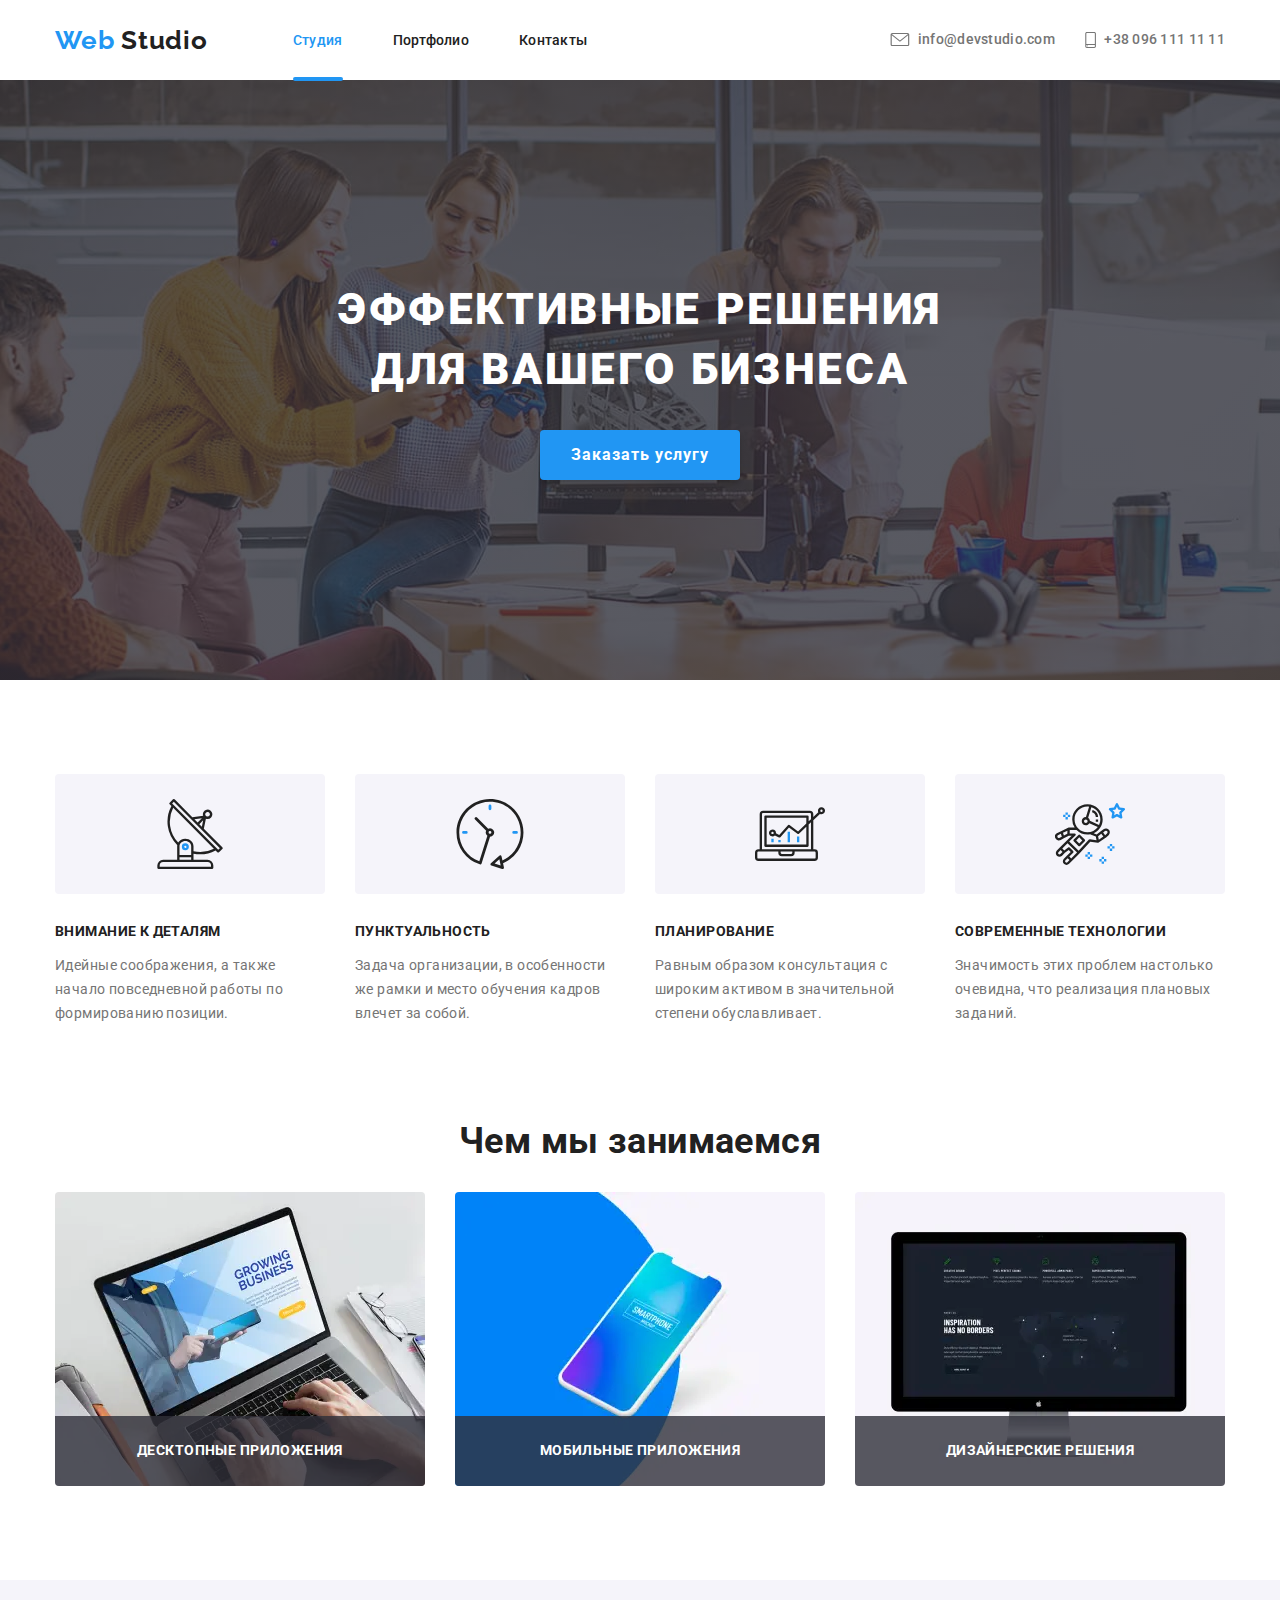
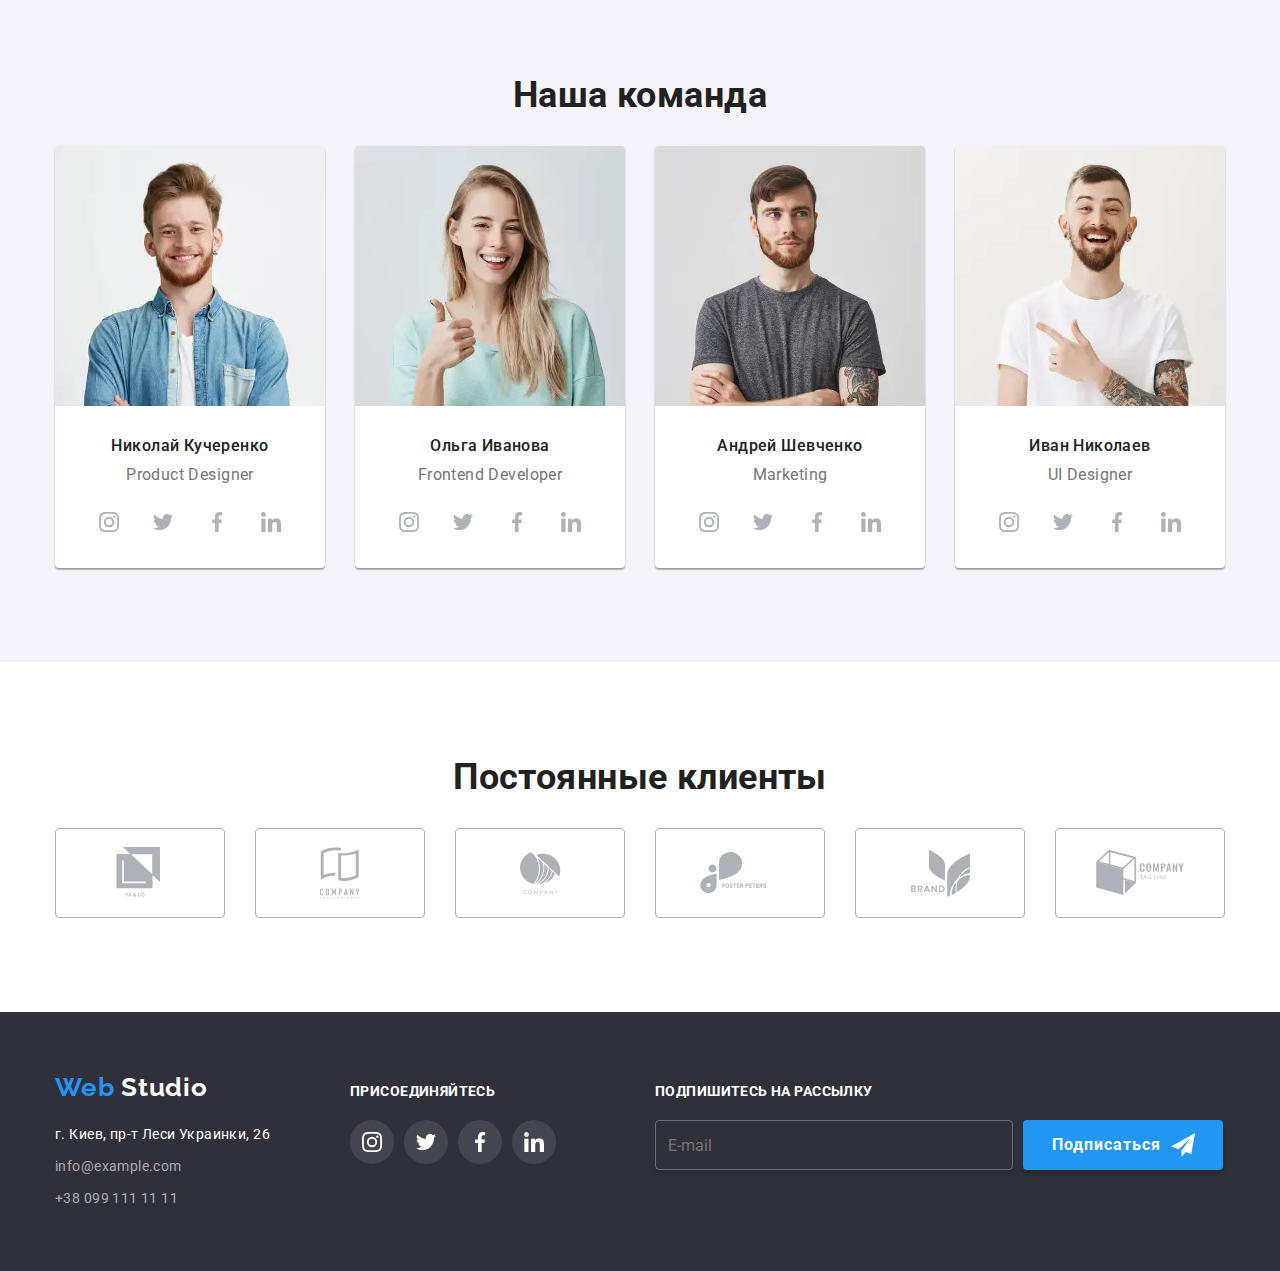
==== index.html @ d432ac3d "Добавляет тип картинок в их теги" ====
<!DOCTYPE html>
<html lang="ru">
<head>
    <meta charset="UTF-8">
    <meta name="viewport" content="width=device-width, initial-scale=1.0">
    <link href="https://fonts.googleapis.com/css2?family=Raleway:wght@700&family=Roboto:wght@400;500;700;900&display=swap" rel="stylesheet">
    <link rel="stylesheet" href="./css/main.min.css">
    <title>Web Studio</title>
</head>
<body>
    <!-- Шапка сайта -->
    <header class="page-header">
        <div class="header__container container">
            <a href="./index.html" class="logo-header logo" id="back-to-web" aria-current="true">
                <span class="logo-style">Web </span>Studio</a>
            <button type="button" class="menu-button" aria-expanded="false" aria-controls="menu" data-menu-button>
                <svg
                  width="40"
                  height="40"
                  aria-label="Переключатель мобильного меню"
                >
                  <use class="icon-cross" href="./images/sprite.svg#icon-cross-menu"></use>
                  <use class="icon-menu" href="./images/sprite.svg#icon-burger-menu"></use>
                </svg>
            </button>
            <div class="menu" id="menu" data-menu>
                <nav class="nav">
                    <ul class="site-nav">
                        <li class="site-nav__item">
                            <a href="./index.html" aria-current="true" class="site-nav__link site-nav__link--current">
                                Студия
                            </a>
                        </li>
                        <li class="site-nav__item">
                            <a href="./portfolio.html" class="site-nav__link">
                                Портфолио
                            </a>
                        </li>
                        <li class="site-nav__item">
                            <a href="#" class="site-nav__link">
                                Контакты
                            </a>
                        </li>
                    </ul>
                </nav>
                <ul class="contacts">
                    <li class="contacts__item">
                        <a href="mailto:info@devstudio.com" class="contacts__link link-envelope" title="Отравить Email">
                            <svg class="icon-envelope icon-contacts" width="17" height="12">
                                <use href="./images/sprite.svg#icon-envelope"></use>
                            </svg>
                            info@devstudio.com
                        </a>
                    </li>
                    <li class="contacts__item">
                        <a href="tel:+380961111111" class="contacts__link link-smartphone" title="Позвонить">
                            <svg class="icon-smartphone icon-contacts" width="10" height="14.94">
                                <use href="./images/sprite.svg#icon-smartphone" class="use"></use>
                            </svg>                        
                            +38 096 111 11 11
                        </a>
                    </li>
                </ul>
            </div>
        </div>
    </header>
    <main>
    <!-- Герой -->
    <section class="hero">
        <div class="hero__container container">
            <div class="hero__content">
                <h1 class="hero__title">Эффективные решения<br> для вашего бизнеса</h1>
                <button class="button-primary" data-modal-open>Заказать услугу</button>
            </div>
        </div>
        <div class="backdrop is-hidden" data-modal>
            <div class="modal">
                <button class="close-button" data-modal-close>
                    <svg class="icon-close-btn" width="11" height="11">
                        <use href="./images/sprite.svg#icon-close-btn" class="use"></use>
                    </svg>
                </button>
                <form class="form"></form>
                    <b class="form__caption">
                     Оставьте свои данные, мы вам перезвоним
                    </b>
                    <div class="form__input-container">                    
                        <label class="form__field">
                            <input class="form__input" type="text" name="name" placeholder=" " autofocus/>
                            <span class="form__label">Имя</span>
                            <span class="icon-input">
                                <svg class="icon-person" width="18" height="18">
                                    <use href="./images/sprite.svg#icon-person" class="use"></use>
                                </svg>
                            </span>
                        </label>
                        <label class="form__field">
                            <input class="form__input" type="tel" name="tel" placeholder=" "/>
                            <span class="form__label">Телефон</span>
                            <span class="icon-input">
                                <svg class="icon-phone" width="18" height="18">
                                    <use href="./images/sprite.svg#icon-phone" class="use"></use>
                                </svg>
                            </span>
                        </label>
                        <label class="form__field">
                            <input class="form__input" type="email" name="email" placeholder=" " required/>
                            <span class="form__label">Почта</span>
                            <span class="icon-input">
                                <svg class="icon-email" width="18" height="18">
                                    <use href="./images/sprite.svg#icon-email" class="use"></use>
                                </svg>
                            </span>
                        </label>                        
                        <label class="form__field">
                            <textarea class="form__input comment" name="comment" placeholder=" "></textarea>
                            <span class="form__label comment__label">Комментарий</span>                            
                        </label>
                    </div>
                    <div class="form__checkbox-container">
                        <label class="form__field">
                            <input type="checkbox" name="policy" class="form__checkbox"/>
                            <span class="icon-checkbox"></span>
                            <span class="form__checkbox-label">Соглашаюсь с рассылкой и принимаю
                                <span>
                                <a href="#" class="policy">Условия договора</a>
                                </span>
                            </span> 
                        </label>
                    </div>
                    <button type="submit" class="button-primary">Отправить</button>
                </form>
            </div>
        </div>
    </section>
    <!-- Преимущества -->
    <section class="features__section section">
        <div class="features__container container">
            <h2 class="features__title section-title hidden-label">Наш подход</h2>
            <ul class="features__list">
                <li class="features__item">
                    <div class="icon-features">
                        <svg class="icon-antenna" width="70" height="70">
                            <use href="./images/sprite.svg#icon-antenna"></use>
                        </svg>
                    </div>
                    <h3 class="features__subtitle">Внимание к деталям</h3>
                    <p class="features__text">Идейные соображения, а также начало повседневной работы по формированию позиции.</p>
                </li>
                <li class="features__item">
                    <div class="icon-features">
                        <svg class="icon-clock" width="70" height="70">
                            <use href="./images/sprite.svg#icon-clock"></use>
                        </svg>
                    </div>                    
                    <h3 class="features__subtitle">Пунктуальность</h3>
                    <p class="features__text">Задача организации, в особенности же рамки и место обучения кадров влечет за собой.</p>
                </li>
                <li class="features__item">
                    <div class="icon-features">
                        <svg class="icon-diagram" width="70" height="70">
                            <use href="./images/sprite.svg#icon-diagram"></use>
                        </svg>
                    </div>                    
                    <h3 class="features__subtitle">Планирование</h3>
                    <p class="features__text">Равным образом консультация с широким активом в значительной степени обуславливает.</p>
                </li>
                <li class="features__item">
                    <div class="icon-features">
                        <svg class="icon-astronaut" width="70" height="70">
                            <use href="./images/sprite.svg#icon-astronaut"></use>
                        </svg>
                    </div>                    
                    <h3 class="features__subtitle">Современные технологии</h3>
                    <p class="features__text">Значимость этих проблем настолько очевидна, что реализация плановых заданий.</p>
                </li>
            </ul>
            </div>
    </section>
    <!-- Виды услуг -->
    <section class="work__section section">
        <div class="work__container container">
            <h2 class="work__title section-title">Чем мы занимаемся</h2>
            <ul class="work__list">
                <li class="work__item">                    
                    <picture>
                        <source type="image/webp"
                            srcset="./images/desktop/webp/laptop-370.webp 1x,
                                    ./images/desktop/webp/laptop-370@2x.webp 2x,
                                    ./images/desktop/webp/laptop-370@3x.webp 3x"
                            media="(min-width: 1200px)"/>
                        <source type="image/jpeg"
                            srcset="./images/desktop/jpg/laptop-370.jpg 1x,
                                    ./images/desktop/jpg/laptop-370@2x.jpg 2x,
                                    ./images/desktop/jpg/laptop-370@3x.jpg 3x"
                            media="(min-width: 1200px)"/>
                        <img src="./images/desktop/jpg/laptop-370.jpg" alt="Ноутбук в работе" class="work__img"/>
                    </picture>
                    <h3 class="work__subtitle">Десктопные приложения</h3>
                </li>
                <li class="work__item">
                    <picture>
                        <source type="image/webp"
                            srcset="./images/desktop/webp/cellphone-370.webp 1x,
                                    ./images/desktop/webp/cellphone-370@2x.webp 2x,
                                    ./images/desktop/webp/cellphone-370@3x.webp 3x"
                            media="(min-width: 1200px)"/>
                        <source type="image/jpeg"
                            srcset="./images/desktop/jpg/cellphone-370.jpg 1x,
                                    ./images/desktop/jpg/cellphone-370@2x.jpg 2x,
                                    ./images/desktop/jpg/cellphone-370@3x.jpg 3x"
                            media="(min-width: 1200px)"/>
                        <img src="./images/desktop/jpg/cellphone-370.jpg" alt="Мобильный телефон" class="work__img"/>
                    </picture>
                    <h3 class="work__subtitle">Мобильные приложения</h3>
                </li>
                <li class="work__item">
                    <picture>
                        <source type="image/webp"
                            srcset="./images/desktop/webp/design-370.webp 1x,
                                    ./images/desktop/webp/design-370@2x.webp 2x,
                                    ./images/desktop/webp/design-370@3x.webp 3x"
                            media="(min-width: 1200px)"/>
                        <source type="image/jpeg"
                            srcset="./images/desktop/jpg/design-370.jpg 1x,
                                    ./images/desktop/jpg/design-370@2x.jpg 2x,
                                    ./images/desktop/jpg/design-370@3x.jpg 3x"
                            media="(min-width: 1200px)"/>
                        <img src="./images/desktop/jpg/design-370.jpg" alt="Дизайн проекта на мониторе" class="work__img"/>
                    </picture>
                    <h3 class="work__subtitle">Дизайнерские решения</h3>
                </li>
            </ul>
        </div>
    </section>
    <!-- Члены команды веб студии -->
    <section class="team-members__section section">
        <div class="team-members__container container">
            <h2 class="team-members__title section-title">Наша команда</h2>
            <ul class="team-members__list">
                <li class="team-members__item">
                    <picture>
                        <source type="image/webp"
                            srcset="./images/mobile/webp/kucherenko-450.webp 1x, 
                                    ./images/mobile/webp/kucherenko-450@2x.webp 2x,
                                    ./images/mobile/webp/kucherenko-450@3x.webp 3x"
                            media="(max-width: 767px)"/>        
                        <source type="image/jpeg"
                            srcset="./images/mobile/jpg/kucherenko-450.jpg 1x, 
                                    ./images/mobile/jpg/kucherenko-450@2x.jpg 2x,
                                    ./images/mobile/jpg/kucherenko-450@3x.jpg 3x"
                            media="(max-width: 767px)"/>
                        <source type="image/webp"
                            srcset="./images/tablet/webp/kucherenko-354.webp 1x, 
                                    ./images/tablet/webp/kucherenko-354@2x.webp 2x,
                                    ./images/tablet/webp/kucherenko-354@3x.webp 3x"
                            media="(max-width: 1199px)"/>        
                        <source type="image/jpeg"
                            srcset="./images/tablet/jpg/kucherenko-354.jpg 1x,
                                    ./images/tablet/jpg/kucherenko-354@2x.jpg 2x,
                                    ./images/tablet/jpg/kucherenko-354@3x.jpg 3x"
                            media="(max-width: 1199px)"/>
                        <source type="image/webp"
                            srcset="./images/desktop/webp/kucherenko-270.webp 1x, 
                                    ./images/desktop/webp/kucherenko-270@2x.webp 2x,
                                    ./images/desktop/webp/kucherenko-270@3x.webp 3x"
                            media="(min-width: 1200px)"/>        
                        <source type="image/jpeg"
                            srcset="./images/desktop/jpg/kucherenko-270.jpg 1x,
                                    ./images/desktop/jpg/kucherenko-270@2x.jpg 2x,
                                    ./images/desktop/jpg/kucherenko-270@3x.jpg 3x"
                            media="(min-width: 1200px)"/>
                        <img src="./images/mobile/jpg/kucherenko-450.jpg" alt="Фото Николая Кучеренко" class="team-members__pic"/>
                    </picture>
                    <div class="team-members__content">
                        <h3 class="team-members__name">Николай Кучеренко</h3>
                        <p lang="en" class="team-members__pos">Product Designer</p>
                        <ul class="socials">
                            <li class="socials__item">
                                <a href="https://www.instagram.com/" target="_blank" aria-label="Профиль Instagram" title="Профиль Instagram" class="socials__link">
                                    <svg class="icon-socials" width="44" height="44">
                                        <use href="./images/sprite.svg#icon-instagram">
                                            <p class="hidden-label">Профиль Instagram</p>
                                        </use>
                                    </svg>
                                </a>
                            </li>
                            <li class="socials__item">
                                <a href="https://twitter.com/" target="_blank" aria-label="Профиль Twitter" title="Профиль Twitter" class="socials__link">
                                    <svg class="icon-socials" width="44" height="44">
                                        <use href="./images/sprite.svg#icon-twitter">
                                            <p class="hidden-label">Профиль Twitter</p>
                                        </use>
                                    </svg> 
                                </a>
                            </li>
                            <li class="socials__item">
                                <a href="https://www.facebook.com/" target="_blank" aria-label="Профиль Facebook" title="Профиль Facebook" class="socials__link">
                                    <svg class="icon-socials" width="44" height="44">
                                        <use href="./images/sprite.svg#icon-facebook">
                                            <p class="hidden-label">Профиль Facebook</p>
                                        </use>
                                    </svg>
                                </a>
                            </li>
                            <li class="socials__item">
                                <a href="https://www.linkedin.com/" target="_blank" aria-label="Профиль Linkedin" title="Профиль Linkedin" class="socials__link">
                                    <svg class="icon-socials" width="44" height="44">
                                        <use href="./images/sprite.svg#icon-linkedin">
                                            <p class="hidden-label">Профиль Linkedin</p>
                                        </use>
                                    </svg>
                                </a>
                            </li>
                        </ul>
                    </div>
                </li>
                <li class="team-members__item">
                    <picture>
                        <source type="image/webp"
                            srcset="./images/mobile/webp/ivanova-450.webp 1x, 
                                    ./images/mobile/webp/ivanova-450@2x.webp 2x,
                                    ./images/mobile/webp/ivanova-450@3x.webp 3x"
                            media="(max-width: 767px)"/>        
                        <source type="image/jpeg"
                            srcset="./images/mobile/jpg/ivanova-450.jpg 1x, 
                                    ./images/mobile/jpg/ivanova-450@2x.jpg 2x,
                                    ./images/mobile/jpg/ivanova-450@3x.jpg 3x"
                            media="(max-width: 767px)"/>
                        <source type="image/webp"
                            srcset="./images/tablet/webp/ivanova-354.webp 1x, 
                                    ./images/tablet/webp/ivanova-354@2x.webp 2x,
                                    ./images/tablet/webp/ivanova-354@3x.webp 3x"
                            media="(max-width: 1199px)"/>        
                        <source type="image/jpeg"
                            srcset="./images/tablet/jpg/ivanova-354.jpg 1x,
                                    ./images/tablet/jpg/ivanova-354@2x.jpg 2x,
                                    ./images/tablet/jpg/ivanova-354@3x.jpg 3x"
                            media="(max-width: 1199px)"/>
                        <source type="image/webp"
                            srcset="./images/desktop/webp/ivanova-270.webp 1x, 
                                    ./images/desktop/webp/ivanova-270@2x.webp 2x,
                                    ./images/desktop/webp/ivanova-270@3x.webp 3x"
                            media="(min-width: 1200px)"/>
                        <source type="image/jpeg"
                            srcset="./images/desktop/jpg/ivanova-270.jpg 1x,
                                    ./images/desktop/jpg/ivanova-270@2x.jpg 2x,
                                    ./images/desktop/jpg/ivanova-270@3x.jpg 3x"
                            media="(min-width: 1200px)"/>
                        <img src="./images/mobile/jpg/ivanova-450.jpg" alt="Фото Ольги Ивановой" class="team-members__pic"/>
                    </picture>
                    <div class="team-members__content">
                        <h3 class="team-members__name">Ольга Иванова</h3>
                        <p lang="en" class="team-members__pos">Frontend Developer</p>
                        <ul class="socials">
                            <li class="socials__item">
                                <a href="https://www.instagram.com/" target="_blank" aria-label="Профиль Instagram" title="Профиль Instagram" class="socials__link">
                                    <svg class="icon-socials" width="44" height="44">
                                        <use href="./images/sprite.svg#icon-instagram">
                                            <p class="hidden-label">Профиль Instagram</p>
                                        </use>
                                    </svg>
                                </a>
                            </li>
                            <li class="socials__item">
                                <a href="https://twitter.com/" target="_blank" aria-label="Профиль Twitter" title="Профиль Twitter" class="socials__link">
                                    <svg class="icon-socials" width="44" height="44">
                                        <use href="./images/sprite.svg#icon-twitter">
                                            <p class="hidden-label">Профиль Twitter</p>
                                        </use>
                                    </svg> 
                                </a>
                            </li>
                            <li class="socials__item">
                                <a href="https://www.facebook.com/" target="_blank" aria-label="Профиль Facebook" title="Профиль Facebook" class="socials__link">
                                    <svg class="icon-socials" width="44" height="44">
                                        <use href="./images/sprite.svg#icon-facebook">
                                            <p class="hidden-label">Профиль Facebook</p>
                                        </use>
                                    </svg>
                                </a>
                            </li>
                            <li class="socials__item">
                                <a href="https://www.linkedin.com/" target="_blank" aria-label="Профиль Linkedin" title="Профиль Linkedin" class="socials__link">
                                    <svg class="icon-socials" width="44" height="44">
                                        <use href="./images/sprite.svg#icon-linkedin">
                                            <p class="hidden-label">Профиль Linkedin</p>
                                        </use>
                                    </svg>
                                </a>
                            </li>
                        </ul>
                    </div>  
                </li>
                <li class="team-members__item">
                    <picture>
                        <source type="image/webp"
                            srcset="./images/mobile/webp/shevchenko-450.webp 1x, 
                                    ./images/mobile/webp/shevchenko-450@2x.webp 2x,
                                    ./images/mobile/webp/shevchenko-450@3x.webp 3x"
                            media="(max-width: 767px)"/>        
                        <source type="image/jpeg"
                            srcset="./images/mobile/jpg/shevchenko-450.jpg 1x, 
                                    ./images/mobile/jpg/shevchenko-450@2x.jpg 2x,
                                    ./images/mobile/jpg/shevchenko-450@3x.jpg 3x"
                            media="(max-width: 767px)"/>
                        <source type="image/webp"
                            srcset="./images/tablet/webp/shevchenko-354.webp 1x, 
                                    ./images/tablet/webp/shevchenko-354@2x.webp 2x,
                                    ./images/tablet/webp/shevchenko-354@3x.webp 3x"
                            media="(max-width: 1199px)"/>        
                        <source type="image/jpeg"
                            srcset="./images/tablet/jpg/shevchenko-354.jpg 1x,
                                    ./images/tablet/jpg/shevchenko-354@2x.jpg 2x,
                                    ./images/tablet/jpg/shevchenko-354@3x.jpg 3x"
                            media="(max-width: 1199px)"/>
                        <source type="image/webp"
                            srcset="./images/desktop/webp/shevchenko-270.webp 1x, 
                                    ./images/desktop/webp/shevchenko-270@2x.webp 2x,
                                    ./images/desktop/webp/shevchenko-270@3x.webp 3x"
                            media="(min-width: 1200px)"/>
                        <source type="image/jpeg"
                            srcset="./images/desktop/jpg/shevchenko-270.jpg 1x,
                                    ./images/desktop/jpg/shevchenko-270@2x.jpg 2x,
                                    ./images/desktop/jpg/shevchenko-270@3x.jpg 3x"
                            media="(min-width: 1200px)"/>
                        <img src="./images/mobile/jpg/shevchenko-450.jpg" alt="Фото Андрея Шевченко" class="team-members__pic"/>
                    </picture>
                    <div class="team-members__content">
                        <h3 class="team-members__name">Андрей Шевченко</h3>
                        <p lang="en" class="team-members__pos">Marketing</p>
                        <ul class="socials">
                            <li class="socials__item">
                                <a href="https://www.instagram.com/" target="_blank" aria-label="Профиль Instagram" title="Профиль Instagram" class="socials__link">
                                    <svg class="icon-socials" width="44" height="44">
                                        <use href="./images/sprite.svg#icon-instagram">
                                            <p class="hidden-label">Профиль Instagram</p>
                                        </use>
                                    </svg>
                                </a>
                            </li>
                            <li class="socials__item">
                                <a href="https://twitter.com/" target="_blank" aria-label="Профиль Twitter" title="Профиль Twitter" class="socials__link">
                                    <svg class="icon-socials" width="44" height="44">
                                        <use href="./images/sprite.svg#icon-twitter">
                                            <p class="hidden-label">Профиль Twitter</p>
                                        </use>
                                    </svg> 
                                </a>
                            </li>
                            <li class="socials__item">
                                <a href="https://www.facebook.com/" target="_blank" aria-label="Профиль Facebook" title="Профиль Facebook" class="socials__link">
                                    <svg class="icon-socials" width="44" height="44">
                                        <use href="./images/sprite.svg#icon-facebook">
                                            <p class="hidden-label">Профиль Facebook</p>
                                        </use>
                                    </svg>
                                </a>
                            </li>
                            <li class="socials__item">
                                <a href="https://www.linkedin.com/" target="_blank" aria-label="Профиль Linkedin" title="Профиль Linkedin" class="socials__link">
                                    <svg class="icon-socials" width="44" height="44">
                                        <use href="./images/sprite.svg#icon-linkedin">
                                            <p class="hidden-label">Профиль Linkedin</p>
                                        </use>
                                    </svg>
                                </a>
                            </li>
                        </ul>
                    </div>
                </li>
                <li class="team-members__item">
                    <picture>
                        <source type="image/webp"
                            srcset="./images/mobile/webp/nikolaev-450.webp 1x, 
                                    ./images/mobile/webp/nikolaev-450@2x.webp 2x,
                                    ./images/mobile/webp/nikolaev-450@3x.webp 3x"
                            media="(max-width: 767px)"/>        
                        <source type="image/jpeg"
                            srcset="./images/mobile/jpg/nikolaev-450.jpg 1x, 
                                    ./images/mobile/jpg/nikolaev-450@2x.jpg 2x,
                                    ./images/mobile/jpg/nikolaev-450@3x.jpg 3x"
                            media="(max-width: 767px)"/>
                        <source type="image/webp"
                            srcset="./images/tablet/webp/nikolaev-354.webp 1x, 
                                    ./images/tablet/webp/nikolaev-354@2x.webp 2x,
                                    ./images/tablet/webp/nikolaev-354@3x.webp 3x"
                            media="(max-width: 1199px)"/>        
                        <source type="image/jpeg"
                            srcset="./images/tablet/jpg/nikolaev-354.jpg 1x,
                                    ./images/tablet/jpg/nikolaev-354@2x.jpg 2x,
                                    ./images/tablet/jpg/nikolaev-354@3x.jpg 3x"
                            media="(max-width: 1199px)"/>
                        <source type="image/webp"
                            srcset="./images/desktop/webp/nikolaev-270.webp 1x, 
                                    ./images/desktop/webp/nikolaev-270@2x.webp 2x,
                                    ./images/desktop/webp/nikolaev-270@3x.webp 3x"
                            media="(min-width: 1200px)"/>
                        <source type="image/jpeg"
                            srcset="./images/desktop/jpg/nikolaev-270.jpg 1x,
                                    ./images/desktop/jpg/nikolaev-270@2x.jpg 2x,
                                    ./images/desktop/jpg/nikolaev-270@3x.jpg 3x"
                            media="(min-width: 1200px)"/>
                        <img src="./images/mobile/jpg/nikolaev-450.jpg" alt="Фото Ивана Николаева" class="team-members__pic"/>
                    </picture>
                    <div class="team-members__content"/>
                        <h3 class="team-members__name">Иван Николаев</h3>
                        <p lang="en" class="team-members__pos">UI Designer</p>
                        <ul class="socials">
                            <li class="socials__item">
                                <a href="https://www.instagram.com/" target="_blank" aria-label="Профиль Instagram" title="Профиль Instagram" class="socials__link">
                                    <svg class="icon-socials" width="44" height="44">
                                        <use href="./images/sprite.svg#icon-instagram">
                                            <p class="hidden-label">Профиль Instagram</p>
                                        </use>
                                    </svg>
                                </a>
                            </li>
                            <li class="socials__item">
                                <a href="https://twitter.com/" target="_blank" aria-label="Профиль Twitter" title="Профиль Twitter" class="socials__link">
                                    <svg class="icon-socials" width="44" height="44">
                                        <use href="./images/sprite.svg#icon-twitter">
                                            <p class="hidden-label">Профиль Twitter</p>
                                        </use>
                                    </svg> 
                                </a>
                            </li>
                            <li class="socials__item">
                                <a href="https://www.facebook.com/" target="_blank" aria-label="Профиль Facebook" title="Профиль Facebook" class="socials__link">
                                    <svg class="icon-socials" width="44" height="44">
                                        <use href="./images/sprite.svg#icon-facebook">
                                            <p class="hidden-label">Профиль Facebook</p>
                                        </use>
                                    </svg>
                                </a>
                            </li>
                            <li class="socials__item">
                                <a href="https://www.linkedin.com/" target="_blank" aria-label="Профиль Linkedin" title="Профиль Linkedin" class="socials__link">
                                    <svg class="icon-socials" width="44" height="44">
                                        <use href="./images/sprite.svg#icon-linkedin">
                                            <p class="hidden-label">Профиль Linkedin</p>
                                        </use>
                                    </svg>
                                </a>
                            </li>
                        </ul>
                    </div>
                </li>
            </ul>
        </div>
    </section>
    <!-- Клиенты веб студии -->
    <section class="clients__section section">
        <div class="clients__container container">
            <h2 class="clients__title section-title">Постоянные клиенты</h2>
            <ul class="clients__list">
                <li class="clients__item">
                    <a href="" aria-label="YA & CO" class="clients__rectangle" title="YA & CO">
                        <svg class="icon-clients" width="49" height="53">
                            <use href="./images/sprite.svg#icon-client1">
                                <p class="hidden-label">Наш клиент YA & CO</p>
                            </use>
                        </svg>
                    </a>
                </li>
                <li class="clients__item">
                    <a href="" aria-label="Company tagline here" class="clients__rectangle" title="Company tagline here">
                        <svg class="icon-clients" width="40" height="52">
                            <use href="./images/sprite.svg#icon-client2">
                                <p class="hidden-label">Наш клиент tagline here</p>
                            </use>
                        </svg>
                    </a>
                </li>
                <li class="clients__item">
                    <a href="" aria-label="Company" class="clients__rectangle" title="Company">
                        <svg class="icon-clients" width="41" height="42.6">
                            <use href="./images/sprite.svg#icon-client3">
                                <p class="hidden-label">Наш клиент Company</p>
                            </use>
                        </svg>
                    </a>
                </li>
                <li class="clients__item">
                    <a href="" aria-label="Foster Peters" class="clients__rectangle" title="Foster Peters">
                        <svg class="icon-clients" width="79.66" height="42.02">
                            <use href="./images/sprite.svg#icon-client4">
                                <p class="hidden-label">Наш клиент Foster Peters</p>
                            </use>
                        </svg>
                    </a>
                </li>
                <li class="clients__item">
                    <a href="" aria-label="Brand" class="clients__rectangle" title="Brand">
                        <svg class="icon-clients" width="59" height="47">
                            <use href="./images/sprite.svg#icon-client5">
                                <p class="hidden-label">Наш клиент Brand</p>
                            </use>
                        </svg>
                    </a>
                </li>
                <li class="clients__item">
                    <a href="" aria-label="Company Tag Line" class="clients__rectangle" title="Company Tag Line">
                        <svg class="icon-clients" width="88.48" height="45.44">
                            <use href="./images/sprite.svg#icon-client6">
                                <p class="hidden-label">Наш клиент Company Tag Line</p>
                            </use>
                        </svg>
                    </a>
                </li>
            </ul>
        </div>
    </section>
    </main>
    <!-- Связь с веб студией -->
    <footer class="page-footer">
        <div class="footer__container container">
            <div class="footer__content">
                <div class="content-top">
                    <div class="footer__address">
                        <a href="#back-to-web" class="logo-footer logo" aria-current="true">
                            <span class="logo-style">Web </span>Studio
                        </a>
                        <address class="address">
                            <a href="https://goo.gl/maps/ZH45Ejz193mU29eU7" target="_blank" class="address__location address__item">г. Киев, пр-т Леси Украинки, 26</a>
                            <a href="mailto:info@example.com" class="address__item">info@example.com</a>
                            <a href="tel:+380991111111" class="address__item">+38 099 111 11 11</a>
                        </address>
                    </div>
                    <div class="footer__socials">
                        <b class="footer__signup-title">Присоединяйтесь</b>    
                        <ul class="socials">
                            <li class="socials__item">
                                <a href="https://www.instagram.com/" target="_blank" aria-label="Логотип Instagram" title="Подписывайтесь в Instagram" class="socials__link ftr-insta-icon">
                                    <svg class="icon-socials" width="44" height="44">
                                        <use href="./images/sprite.svg#icon-instagram-ftr">
                                            <p class="hidden-label">Подписывайтесь в Instagram</p>
                                        </use>
                                    </svg>
                                </a>
                            </li>
                            <li class="socials__item">
                                <a href="https://twitter.com/" target="_blank" aria-label="Логотип Twitter" title="Подписывайтесь в Twitter" class="socials__link ftr-twit-icon">
                                    <svg class="icon-socials" width="44" height="44">
                                        <use href="./images/sprite.svg#icon-twitter-ftr">
                                            <p class="hidden-label">Подписывайтесь в Twitter</p>
                                        </use>
                                    </svg>
                                </a>
                            </li>
                            <li class="socials__item">
                                <a href="https://www.facebook.com/" target="_blank" aria-label="Логотип Facebook" title="Подписывайтесь в Facebook" class="socials__link ftr-fb-icon">
                                    <svg class="icon-socials" width="44" height="44">
                                        <use href="./images/sprite.svg#icon-facebook-ftr">
                                            <p class="hidden-label">Подписывайтесь в Facebook</p>
                                        </use>
                                    </svg>
                                </a>
                            </li>
                            <li class="socials__item">
                                <a href="https://www.linkedin.com/" target="_blank" aria-label="Логотип Linkedin" title="Подписывайтесь в Linkedin" class="socials__link ftr-link-icon">
                                    <svg class="icon-socials" width="44" height="44">
                                        <use href="./images/sprite.svg#icon-linkedin-ftr">
                                            <p class="hidden-label">Подписывайтесь в Linkedin</p>
                                        </use>
                                    </svg>
                                </a>
                            </li>
                        </ul>
                    </div>
                </div>
                <div class="footer__subscription">
                    <label class="footer__label">
                        <b class="footer__signup-title">Подпишитесь на рассылку</b>
                        <input type="email" name="email" placeholder="E-mail" autocomplete="off" class="footer__email">
                        <button type="submit" class="button-primary">
                            Подписаться
                            <svg class="icon-plane" width="24" height="24">
                                <use href="./images/sprite.svg#icon-plane"></use>
                            </svg>
                        </button>
                    </label>
                </div>
            </div>
        </div>
    </footer>
    <!-- <script>
        const { height: pageHeaderHeight } = document
          .querySelector(".page-header")
          .getBoundingClientRect();
  
        document.body.style.paddingTop = `${pageHeaderHeight}px`;
      </script> -->
      <script src="./js/menu.js"></script>
      <script src="./js/modal.js"></script>
</body>
</html>
---- css/main.min.css ----
/*! modern-normalize v0.6.0 | MIT License | https://github.com/sindresorhus/modern-normalize */*,*::before,*::after{-webkit-box-sizing:border-box;box-sizing:border-box}:root{-moz-tab-size:4;-o-tab-size:4;tab-size:4}html{line-height:1.15;-webkit-text-size-adjust:100%}body{margin:0}body{font-family:system-ui,-apple-system,"Segoe UI",Roboto,Helvetica,Arial,sans-serif,"Apple Color Emoji","Segoe UI Emoji"}hr{height:0}abbr[title]{-webkit-text-decoration:underline dotted;text-decoration:underline dotted}b,strong{font-weight:bolder}code,kbd,samp,pre{font-family:SFMono-Regular, Consolas, "Liberation Mono", Menlo, monospace;font-size:1em}small{font-size:80%}sub,sup{font-size:75%;line-height:0;position:relative;vertical-align:baseline}sub{bottom:-0.25em}sup{top:-0.5em}button,input,optgroup,select,textarea{font-family:inherit;font-size:100%;line-height:1.15;margin:0}button,select{text-transform:none}button,[type="button"],[type="reset"],[type="submit"]{-webkit-appearance:button}button::-moz-focus-inner,[type="button"]::-moz-focus-inner,[type="reset"]::-moz-focus-inner,[type="submit"]::-moz-focus-inner{border-style:none;padding:0}button:-moz-focusring,[type="button"]:-moz-focusring,[type="reset"]:-moz-focusring,[type="submit"]:-moz-focusring{outline:1px dotted ButtonText}fieldset{padding:0.35em 0.75em 0.625em}legend{padding:0}progress{vertical-align:baseline}[type="number"]::-webkit-inner-spin-button,[type="number"]::-webkit-outer-spin-button{height:auto}[type="search"]{-webkit-appearance:textfield;outline-offset:-2px}[type="search"]::-webkit-search-decoration{-webkit-appearance:none}::-webkit-file-upload-button{-webkit-appearance:button;font:inherit}summary{display:list-item}html{-webkit-box-sizing:border-box;box-sizing:border-box}*,*::before,*::after{-webkit-box-sizing:inherit;box-sizing:inherit}body{margin:0;font-family:"Roboto",sans-serif;font-weight:400;font-size:14px;letter-spacing:0.03em;line-height:1.14;color:#212121;background-color:#fff}img{display:block;max-width:100%;height:auto}.site-nav,.contacts,.features__list,.work__list,.team-members__list,.socials,.clients__list,.filter__list,.product__list{list-style:none;margin:0;padding-left:0}.site-nav__link,.link-envelope,.link-smartphone,.contacts__link,.clients__rectangle,.address__item,.product__link{text-decoration:none;color:#212121}.button-primary,.button-secondary{display:inline-block;font-size:16px;text-decoration:none;text-align:center;cursor:pointer;border-radius:4px;border-color:transparent}.features__title,.hidden-label,.portfolio__title{position:absolute !important;clip:rect(1px 1px 1px 1px);clip:rect(1px, 1px, 1px, 1px);padding:0 !important;border:0 !important;height:1px !important;width:1px !important;overflow:hidden}.features__subtitle,.work__subtitle,.footer__signup-title{margin-top:0;font-size:inherit;font-weight:700;text-transform:uppercase}.section{padding-top:60px;padding-bottom:60px}@media screen and (min-width: 1200px){.section{padding-top:94px;padding-bottom:94px}}.section-title{margin-top:0;margin-bottom:30px;font-weight:700;font-size:28px;line-height:1.18;text-align:center;color:#212121}@media screen and (min-width: 1200px){.section-title{font-size:36px;line-height:1.17}}.container{margin-left:auto;margin-right:auto;padding-left:15px;padding-right:15px}@media screen and (min-width: 480px){.container{width:480px}}@media screen and (min-width: 768px){.container{width:768px}}@media screen and (min-width: 1200px){.container{width:1200px}}.logo{font-family:"Raleway",sans-serif;font-weight:700;font-size:26px;line-height:1.19;letter-spacing:0.03em;text-decoration:none;color:#212121}.page-header{position:relative;height:60px}@media screen and (min-width: 768px){.page-header{height:80px}}.header__container{display:-webkit-box;display:-ms-flexbox;display:flex;-webkit-box-pack:justify;-ms-flex-pack:justify;justify-content:space-between;margin-top:0;padding-top:0;padding-bottom:0;font-weight:500;letter-spacing:0.02em}.header-border{border-bottom:1px solid #ECECEC}.logo-header{display:block;padding-top:15px;padding-bottom:16px}@media screen and (min-width: 768px){.logo-header{padding-top:25px;padding-bottom:24px;margin-right:80px}}@media screen and (min-width: 1200px){.logo-header{margin-right:85px}}.logo-style{color:#2196F3}.menu-button{display:-webkit-inline-box;display:-ms-inline-flexbox;display:inline-flex;-ms-flex-item-align:center;align-self:center;margin:0;padding:0;border:none;background-color:transparent;-webkit-transition:250ms cubic-bezier(0.4, 0, 0.2, 1);transition:250ms cubic-bezier(0.4, 0, 0.2, 1)}.menu-button:hover,.menu-button:focus{fill:#2196F3;-webkit-transition:250ms cubic-bezier(0.4, 0, 0.2, 1);transition:250ms cubic-bezier(0.4, 0, 0.2, 1)}@media screen and (min-width: 768px){.menu-button{display:none}}.menu-button .icon-cross{display:none}.menu-button.is-open .icon-cross{display:block}.menu-button.is-open .icon-menu{display:none}.menu{margin:0;text-align:center}@media screen and (max-width: 767px){.menu{display:none;position:absolute;z-index:999;top:100%;left:0;width:100%;padding-top:60px;padding-bottom:60px;border-top:1px solid #ECECEC;background-color:#fff;-webkit-box-shadow:0px 1px 3px rgba(0,0,0,0.16),0px 2px 4px rgba(0,0,0,0.08),0px 4px 8px rgba(0,0,0,0.04);box-shadow:0px 1px 3px rgba(0,0,0,0.16),0px 2px 4px rgba(0,0,0,0.08),0px 4px 8px rgba(0,0,0,0.04)}.menu.is-open{display:block}}@media screen and (min-width: 768px){.menu{display:-webkit-box;display:-ms-flexbox;display:flex;-webkit-box-pack:justify;-ms-flex-pack:justify;justify-content:space-between;-webkit-box-flex:1;-ms-flex-positive:1;flex-grow:1}}@media screen and (max-width: 767px){.site-nav{margin-bottom:60px}}@media screen and (min-width: 768px){.site-nav{display:-webkit-box;display:-ms-flexbox;display:flex}}.site-nav__item:not(:last-child){margin-bottom:40px}@media screen and (min-width: 768px){.site-nav__item:not(:last-child){margin-bottom:0;margin-right:50px}}.site-nav__link{-webkit-transition:250ms cubic-bezier(0.4, 0, 0.2, 1);transition:250ms cubic-bezier(0.4, 0, 0.2, 1)}@media screen and (min-width: 768px){.site-nav__link{display:-webkit-box;display:-ms-flexbox;display:flex;padding-top:33px;padding-bottom:32px}}.site-nav__link:hover,.site-nav__link:focus{color:#2196F3;-webkit-transition:250ms cubic-bezier(0.4, 0, 0.2, 1);transition:250ms cubic-bezier(0.4, 0, 0.2, 1)}.site-nav__link--current{position:relative;color:#2196F3}.site-nav__link--current::before{content:'';position:absolute;display:block;width:100%;height:4px;left:0;bottom:-8px;border-radius:2px;background-color:#2196F3}@media screen and (min-width: 768px){.site-nav__link--current::before{bottom:0}}@media screen and (min-width: 768px){.contacts{display:block;margin-left:auto;text-align:start}}@media screen and (min-width: 1200px){.contacts{display:-webkit-box;display:-ms-flexbox;display:flex;margin-top:0;margin-bottom:0}}@media screen and (max-width: 767px){.contacts__item:not(:last-child){margin-bottom:16px}}@media screen and (min-width: 1200px){.contacts__item:not(:last-child){margin-right:30px}}@media screen and (min-width: 768px) and (max-width: 1199px){.link-envelope{display:block;padding-bottom:5px;padding-top:19px}}@media screen and (min-width: 768px) and (max-width: 1199px){.link-smartphone{display:block;padding-top:5px;padding-bottom:19px}}.contacts__link{color:#757575;-webkit-transition:250ms cubic-bezier(0.4, 0, 0.2, 1);transition:250ms cubic-bezier(0.4, 0, 0.2, 1)}@media screen and (min-width: 1200px){.contacts__link{display:block;padding-top:32px;padding-bottom:31px}}.contacts__link:hover,.contacts__link:focus{color:#2196F3;-webkit-transition:250ms cubic-bezier(0.4, 0, 0.2, 1);transition:250ms cubic-bezier(0.4, 0, 0.2, 1)}.contacts__link:hover .icon-contacts,.contacts__link:focus .icon-contacts{color:#2196F3;fill:#2196F3;-webkit-transition:250ms cubic-bezier(0.4, 0, 0.2, 1);transition:250ms cubic-bezier(0.4, 0, 0.2, 1)}.icon-contacts{display:inline-block;vertical-align:middle;margin-right:5px;fill:#757575;-webkit-transition:250ms cubic-bezier(0.4, 0, 0.2, 1);transition:250ms cubic-bezier(0.4, 0, 0.2, 1)}.icon-envelope{width:20px;height:14px}.icon-smartphone{width:11px;height:16px}.hero{max-width:480px;height:400px;margin-right:auto;margin-left:auto;text-align:center;background-color:#2F303A;background-repeat:no-repeat;background-position:center;background-size:cover}@media screen and (max-width: 767px){.hero{background-image:-webkit-gradient(linear, left top, right top, from(rgba(47,48,58,0.8)), to(rgba(47,48,58,0.8))),url(../images/mobile/jpg/hero-480.jpg);background-image:linear-gradient(to right, rgba(47,48,58,0.8), rgba(47,48,58,0.8)),url(../images/mobile/jpg/hero-480.jpg)}}@media screen and (max-width: 767px) and (min-device-pixel-ratio: 2), screen and (max-width: 767px) and (-webkit-min-device-pixel-ratio: 2), screen and (max-width: 767px) and (min-resolution: 192dpi), screen and (max-width: 767px) and (min-resolution: 2dppx){.hero{background-image:-webkit-gradient(linear, left top, right top, from(rgba(47,48,58,0.8)), to(rgba(47,48,58,0.8))),url(../images/mobile/jpg/hero-480@2x.jpg);background-image:linear-gradient(to right, rgba(47,48,58,0.8), rgba(47,48,58,0.8)),url(../images/mobile/jpg/hero-480@2x.jpg)}}@media screen and (max-width: 767px) and (min-device-pixel-ratio: 3), screen and (max-width: 767px) and (-webkit-min-device-pixel-ratio: 3), screen and (max-width: 767px) and (min-resolution: 288dpi), screen and (max-width: 767px) and (min-resolution: 3dppx){.hero{background-image:-webkit-gradient(linear, left top, right top, from(rgba(47,48,58,0.8)), to(rgba(47,48,58,0.8))),url(../images/mobile/jpg/hero-480@3x.jpg);background-image:linear-gradient(to right, rgba(47,48,58,0.8), rgba(47,48,58,0.8)),url(../images/mobile/jpg/hero-480@3x.jpg)}}@media screen and (min-width: 768px) and (max-width: 1199px){.hero{max-width:768px;background-image:-webkit-gradient(linear, left top, right top, from(rgba(47,48,58,0.8)), to(rgba(47,48,58,0.8))),url(../images/tablet/jpg/hero-768.jpg);background-image:linear-gradient(to right, rgba(47,48,58,0.8), rgba(47,48,58,0.8)),url(../images/tablet/jpg/hero-768.jpg)}}@media screen and (min-width: 768px) and (max-width: 1199px) and (min-device-pixel-ratio: 2), screen and (min-width: 768px) and (max-width: 1199px) and (-webkit-min-device-pixel-ratio: 2), screen and (min-width: 768px) and (max-width: 1199px) and (min-resolution: 192dpi), screen and (min-width: 768px) and (max-width: 1199px) and (min-resolution: 2dppx){.hero{background-image:-webkit-gradient(linear, left top, right top, from(rgba(47,48,58,0.8)), to(rgba(47,48,58,0.8))),url(../images/tablet/jpg/hero-768@2x.jpg);background-image:linear-gradient(to right, rgba(47,48,58,0.8), rgba(47,48,58,0.8)),url(../images/tablet/jpg/hero-768@2x.jpg)}}@media screen and (min-width: 768px) and (max-width: 1199px) and (min-device-pixel-ratio: 3), screen and (min-width: 768px) and (max-width: 1199px) and (-webkit-min-device-pixel-ratio: 3), screen and (min-width: 768px) and (max-width: 1199px) and (min-resolution: 288dpi), screen and (min-width: 768px) and (max-width: 1199px) and (min-resolution: 3dppx){.hero{background-image:-webkit-gradient(linear, left top, right top, from(rgba(47,48,58,0.8)), to(rgba(47,48,58,0.8))),url(../images/tablet/jpg/hero-768@3x.jpg);background-image:linear-gradient(to right, rgba(47,48,58,0.8), rgba(47,48,58,0.8)),url(../images/tablet/jpg/hero-768@3x.jpg)}}@media screen and (min-width: 1200px){.hero{max-width:1600px;height:600px;background-image:-webkit-gradient(linear, left top, right top, from(rgba(47,48,58,0.8)), to(rgba(47,48,58,0.8))),url(../images/desktop/jpg/hero-1600.jpg);background-image:linear-gradient(to right, rgba(47,48,58,0.8), rgba(47,48,58,0.8)),url(../images/desktop/jpg/hero-1600.jpg)}}@media screen and (min-width: 1200px) and (min-device-pixel-ratio: 2), screen and (min-width: 1200px) and (-webkit-min-device-pixel-ratio: 2), screen and (min-width: 1200px) and (min-resolution: 192dpi), screen and (min-width: 1200px) and (min-resolution: 2dppx){.hero{background-image:-webkit-gradient(linear, left top, right top, from(rgba(47,48,58,0.8)), to(rgba(47,48,58,0.8))),url(../images/desktop/jpg/hero-1600@2x.jpg);background-image:linear-gradient(to right, rgba(47,48,58,0.8), rgba(47,48,58,0.8)),url(../images/desktop/jpg/hero-1600@2x.jpg)}}@media screen and (min-width: 1200px) and (min-device-pixel-ratio: 3), screen and (min-width: 1200px) and (-webkit-min-device-pixel-ratio: 3), screen and (min-width: 1200px) and (min-resolution: 288dpi), screen and (min-width: 1200px) and (min-resolution: 3dppx){.hero{background-image:-webkit-gradient(linear, left top, right top, from(rgba(47,48,58,0.8)), to(rgba(47,48,58,0.8))),url(../images/desktop/jpg/hero-1600@3x.jpg);background-image:linear-gradient(to right, rgba(47,48,58,0.8), rgba(47,48,58,0.8)),url(../images/desktop/jpg/hero-1600@3x.jpg)}}.hero__container{display:-webkit-box;display:-ms-flexbox;display:flex;-webkit-box-align:center;-ms-flex-align:center;align-items:center;-webkit-box-pack:center;-ms-flex-pack:center;justify-content:center;margin-bottom:0;height:100%;width:100%;color:#fff}.hero__title{margin-top:0;margin-bottom:30px;font-weight:900;font-size:26px;line-height:1.62;letter-spacing:0.06em;text-transform:uppercase}@media screen and (min-width: 1200px){.hero__title{font-size:44px;line-height:1.36}}.button-primary{display:-webkit-inline-box;display:-ms-inline-flexbox;display:inline-flex;-webkit-box-align:center;-ms-flex-align:center;align-items:center;-webkit-box-pack:center;-ms-flex-pack:center;justify-content:center;padding-top:10px;padding-bottom:10px;width:200px;height:50px;font-weight:700;line-height:1.87;letter-spacing:0.06em;vertical-align:middle;color:#fff;background-color:#2196F3;-webkit-box-shadow:0px 4px 4px rgba(0,0,0,0.15);box-shadow:0px 4px 4px rgba(0,0,0,0.15);-webkit-transition:250ms cubic-bezier(0.4, 0, 0.2, 1);transition:250ms cubic-bezier(0.4, 0, 0.2, 1)}.button-primary:hover,.button-primary:focus{background-color:#088bf7;-webkit-transition:250ms cubic-bezier(0.4, 0, 0.2, 1);transition:250ms cubic-bezier(0.4, 0, 0.2, 1)}.backdrop{position:fixed;z-index:999;top:0;left:0;width:100%;height:100%;background-color:rgba(0,0,0,0.5);opacity:1;-webkit-transition:opacity 250ms cubic-bezier(0.4, 0, 0.2, 1);transition:opacity 250ms cubic-bezier(0.4, 0, 0.2, 1);overflow-y:scroll}.backdrop.is-hidden{opacity:0;pointer-events:none}.backdrop.is-hidden .modal{-webkit-transform:translate(-50%, -50%) scale(1.1);transform:translate(-50%, -50%) scale(1.1)}.modal{position:absolute;top:50%;left:50%;padding:40px;width:calc(100% - (2 * 15px));min-height:581px;background-color:#fff;-webkit-box-shadow:0px 2px 1px rgba(0,0,0,0.2),0px 1px 1px rgba(0,0,0,0.14),0px 1px 3px rgba(0,0,0,0.12);box-shadow:0px 2px 1px rgba(0,0,0,0.2),0px 1px 1px rgba(0,0,0,0.14),0px 1px 3px rgba(0,0,0,0.12);border-radius:4px;-webkit-transform:translate(-50%, -50%) scale(1);transform:translate(-50%, -50%) scale(1);-webkit-transition:-webkit-transform 250ms cubic-bezier(0.4, 0, 0.2, 1);transition:-webkit-transform 250ms cubic-bezier(0.4, 0, 0.2, 1);transition:transform 250ms cubic-bezier(0.4, 0, 0.2, 1);transition:transform 250ms cubic-bezier(0.4, 0, 0.2, 1), -webkit-transform 250ms cubic-bezier(0.4, 0, 0.2, 1)}@media screen and (min-width: 480px){.modal{max-width:450px}}@media screen and (min-width: 1200px){.modal{max-width:528px}}.close-button{position:absolute;top:0;right:0;display:-webkit-box;display:-ms-flexbox;display:flex;-webkit-box-align:center;-ms-flex-align:center;align-items:center;-webkit-box-pack:center;-ms-flex-pack:center;justify-content:center;width:30px;height:30px;cursor:pointer;border-radius:50%;border:1px solid rgba(0,0,0,0.1);background-color:#fff;-webkit-transform:translate(-25%, 25%) scale(1);transform:translate(-25%, 25%) scale(1);-webkit-transition:-webkit-transform 250ms cubic-bezier(0.4, 0, 0.2, 1);transition:-webkit-transform 250ms cubic-bezier(0.4, 0, 0.2, 1);transition:transform 250ms cubic-bezier(0.4, 0, 0.2, 1);transition:transform 250ms cubic-bezier(0.4, 0, 0.2, 1), -webkit-transform 250ms cubic-bezier(0.4, 0, 0.2, 1)}.icon-close-btn{display:inline-block;width:11px;height:11px;fill:currentColor;-webkit-transform:scale(1);transform:scale(1);-webkit-transition:fill 250ms cubic-bezier(0.4, 0, 0.2, 1),-webkit-transform 250ms cubic-bezier(0.4, 0, 0.2, 1);transition:fill 250ms cubic-bezier(0.4, 0, 0.2, 1),-webkit-transform 250ms cubic-bezier(0.4, 0, 0.2, 1);transition:transform 250ms cubic-bezier(0.4, 0, 0.2, 1),fill 250ms cubic-bezier(0.4, 0, 0.2, 1);transition:transform 250ms cubic-bezier(0.4, 0, 0.2, 1),fill 250ms cubic-bezier(0.4, 0, 0.2, 1),-webkit-transform 250ms cubic-bezier(0.4, 0, 0.2, 1)}.close-button:hover .icon-close-btn,.close-button:focus .icon-close-btn{fill:#2196F3;-webkit-transform:scale(1.2);transform:scale(1.2);-webkit-transition:fill 250ms cubic-bezier(0.4, 0, 0.2, 1),-webkit-transform 250ms cubic-bezier(0.4, 0, 0.2, 1);transition:fill 250ms cubic-bezier(0.4, 0, 0.2, 1),-webkit-transform 250ms cubic-bezier(0.4, 0, 0.2, 1);transition:transform 250ms cubic-bezier(0.4, 0, 0.2, 1),fill 250ms cubic-bezier(0.4, 0, 0.2, 1);transition:transform 250ms cubic-bezier(0.4, 0, 0.2, 1),fill 250ms cubic-bezier(0.4, 0, 0.2, 1),-webkit-transform 250ms cubic-bezier(0.4, 0, 0.2, 1)}.form__caption{display:inline-block;margin-top:0;margin-bottom:30px;font-weight:700;font-size:20px;line-height:1.15;text-align:center;letter-spacing:0.03em}.form__input-container{margin-bottom:20px}.form__field{position:relative;display:block}.form__field:not(:last-child){margin-bottom:28px}.form__label{position:absolute;top:12px;left:42px;margin-bottom:0;font-size:14px;letter-spacing:0.01em;color:#757575;pointer-events:none;-webkit-transform-origin:left;transform-origin:left;-webkit-transform:translateY(0) scale(1);transform:translateY(0) scale(1);-webkit-transition:color 250ms cubic-bezier(0.4, 0, 0.2, 1),-webkit-transform 250ms cubic-bezier(0.4, 0, 0.2, 1);transition:color 250ms cubic-bezier(0.4, 0, 0.2, 1),-webkit-transform 250ms cubic-bezier(0.4, 0, 0.2, 1);transition:transform 250ms cubic-bezier(0.4, 0, 0.2, 1),color 250ms cubic-bezier(0.4, 0, 0.2, 1);transition:transform 250ms cubic-bezier(0.4, 0, 0.2, 1),color 250ms cubic-bezier(0.4, 0, 0.2, 1),-webkit-transform 250ms cubic-bezier(0.4, 0, 0.2, 1)}.form__input:hover+.form__label,.form__input:focus+.form__label,.form__input:not(:placeholder-shown)+.form__label{color:#2196F3;-webkit-transform:translate(-26px, -32px) scale(0.86);transform:translate(-26px, -32px) scale(0.86);-webkit-transition:color 250ms cubic-bezier(0.4, 0, 0.2, 1),-webkit-transform 250ms cubic-bezier(0.4, 0, 0.2, 1);transition:color 250ms cubic-bezier(0.4, 0, 0.2, 1),-webkit-transform 250ms cubic-bezier(0.4, 0, 0.2, 1);transition:transform 250ms cubic-bezier(0.4, 0, 0.2, 1),color 250ms cubic-bezier(0.4, 0, 0.2, 1);transition:transform 250ms cubic-bezier(0.4, 0, 0.2, 1),color 250ms cubic-bezier(0.4, 0, 0.2, 1),-webkit-transform 250ms cubic-bezier(0.4, 0, 0.2, 1)}.icon-input{position:absolute;top:10px;left:16px;pointer-events:none;-webkit-transition:250ms cubic-bezier(0.4, 0, 0.2, 1);transition:250ms cubic-bezier(0.4, 0, 0.2, 1)}.form__input:hover ~ .icon-input,.form__input:focus ~ .icon-input,.form__input:not(:placeholder-shown) ~ .icon-input{fill:#2196F3;-webkit-transition:250ms cubic-bezier(0.4, 0, 0.2, 1);transition:250ms cubic-bezier(0.4, 0, 0.2, 1)}.form__input{padding:12px 16px 12px 42px;width:100%;height:40px;border:1px solid rgba(33,33,33,0.2);border-radius:4px;-webkit-transition:250ms cubic-bezier(0.4, 0, 0.2, 1);transition:250ms cubic-bezier(0.4, 0, 0.2, 1)}.form__input:hover,.form__input:focus,.form__input:not(:placeholder-shown){border-color:#2196F3;-webkit-transition:250ms cubic-bezier(0.4, 0, 0.2, 1);transition:250ms cubic-bezier(0.4, 0, 0.2, 1)}.comment{padding:12px 16px;margin-bottom:0;resize:none;min-height:120px}.comment__label{left:16px}.form__input:hover+.comment__label,.form__input:focus+.comment__label,.form__input:not(:placeholder-shown)+.comment__label{-webkit-transform:translateY(-32px) scale(0.86);transform:translateY(-32px) scale(0.86);-webkit-transition:-webkit-transform 250ms cubic-bezier(0.4, 0, 0.2, 1);transition:-webkit-transform 250ms cubic-bezier(0.4, 0, 0.2, 1);transition:transform 250ms cubic-bezier(0.4, 0, 0.2, 1);transition:transform 250ms cubic-bezier(0.4, 0, 0.2, 1), -webkit-transform 250ms cubic-bezier(0.4, 0, 0.2, 1)}.form__checkbox-container{margin-bottom:30px}.form__checkbox{position:absolute;width:1px;height:1px;margin:-1px;border:0;padding:0;clip:rect(0 0 0 0);overflow:hidden}.icon-checkbox{display:inline-block;margin-right:5px;width:15px;height:15px;border:2px solid #212121;border-radius:2px;vertical-align:sub;-webkit-transition:-webkit-transform 250ms cubic-bezier(0.4, 0, 0.2, 1);transition:-webkit-transform 250ms cubic-bezier(0.4, 0, 0.2, 1);transition:transform 250ms cubic-bezier(0.4, 0, 0.2, 1);transition:transform 250ms cubic-bezier(0.4, 0, 0.2, 1), -webkit-transform 250ms cubic-bezier(0.4, 0, 0.2, 1)}.form__checkbox:checked+.icon-checkbox{background-image:url(../images/checkbox.svg);background-size:contain;background-origin:border-box;border-color:transparent;-webkit-transform:scale(1.2);transform:scale(1.2);-webkit-transition:-webkit-transform 250ms cubic-bezier(0.4, 0, 0.2, 1);transition:-webkit-transform 250ms cubic-bezier(0.4, 0, 0.2, 1);transition:transform 250ms cubic-bezier(0.4, 0, 0.2, 1);transition:transform 250ms cubic-bezier(0.4, 0, 0.2, 1), -webkit-transform 250ms cubic-bezier(0.4, 0, 0.2, 1)}.form__checkbox-label{font-size:12px;line-height:1.16;letter-spacing:0.03em;color:#757575}@media screen and (min-width: 1200px){.form__checkbox-label{font-size:14px;line-height:1.71}}.policy{color:#2196F3}@media screen and (min-width: 768px){.features__list{display:-webkit-box;display:-ms-flexbox;display:flex;-ms-flex-wrap:wrap;flex-wrap:wrap}}.features__item{display:block}.features__item:not(:last-child){margin-bottom:30px}@media screen and (min-width: 768px) and (max-width: 1199px){.features__item{width:calc((100% - 30px) / 2);margin-right:30px;margin-bottom:30px}.features__item:nth-child(2n){margin-right:0}.features__item:nth-last-child(-n+2){margin-bottom:0}}@media screen and (min-width: 1200px){.features__item{width:calc((100% - 90px) / 4)}.features__item:not(:last-child){margin-right:30px;margin-bottom:0}}.features__subtitle{margin-bottom:10px;text-align:center;color:#212121}@media screen and (min-width: 768px){.features__subtitle{text-align:start}}.icon-features{display:-webkit-box;display:-ms-flexbox;display:flex;-webkit-box-orient:horizontal;-webkit-box-direction:normal;-ms-flex-direction:row;flex-direction:row;-webkit-box-align:center;-ms-flex-align:center;align-items:center;-webkit-box-pack:center;-ms-flex-pack:center;justify-content:center;margin-bottom:30px;width:100%;height:120px;background-color:#F5F4FA;border-radius:4px}.features__text{margin-bottom:0;line-height:1.71;color:#757575}.work__section{display:none;padding-top:0}@media screen and (min-width: 1200px){.work__section{display:-webkit-box;display:-ms-flexbox;display:flex}}.work__list{display:-webkit-box;display:-ms-flexbox;display:flex;margin-right:auto;margin-left:auto}.work__item{position:relative;margin-bottom:0}.work__item:not(:last-child){margin-right:30px}.work__img{display:block;border-radius:4px}.work__subtitle{position:absolute;bottom:0;left:0;margin-bottom:0;padding-top:27px;padding-bottom:27px;width:370px;min-height:70px;border-radius:0px 0px 4px 4px;text-align:center;color:#fff;background:rgba(47,48,58,0.8)}.team-members__section{background-color:#F5F4FA}.team-members__list{font-size:16px;line-height:1.19}@media screen and (min-width: 768px){.team-members__list{display:-webkit-box;display:-ms-flexbox;display:flex;-ms-flex-wrap:wrap;flex-wrap:wrap}}.team-members__item{display:-webkit-box;display:-ms-flexbox;display:flex;-webkit-box-orient:vertical;-webkit-box-direction:normal;-ms-flex-direction:column;flex-direction:column;-webkit-box-align:center;-ms-flex-align:center;align-items:center;width:100%;-webkit-box-shadow:0px 2px 1px rgba(0,0,0,0.2),0px 1px 1px rgba(0,0,0,0.14),0px 1px 3px rgba(0,0,0,0.12);box-shadow:0px 2px 1px rgba(0,0,0,0.2),0px 1px 1px rgba(0,0,0,0.14),0px 1px 3px rgba(0,0,0,0.12);border-radius:4px;background-color:#fff}.team-members__item:not(:last-child){margin-bottom:30px}@media screen and (min-width: 768px) and (max-width: 1199px){.team-members__item{width:calc((100% - 30px) / 2);margin-right:30px;margin-bottom:30px}.team-members__item:nth-child(2n){margin-right:0}.team-members__item:nth-last-child(-n+2){margin-bottom:0}}@media screen and (min-width: 1200px){.team-members__item{width:calc((100% - 90px) / 4)}.team-members__item:not(:last-child){margin-right:30px;margin-bottom:0}}.team-members__pic{border-top-right-radius:4px;border-top-left-radius:4px}.team-members__content{-webkit-box-align:center;-ms-flex-align:center;align-items:center;padding-top:30px;padding-bottom:24px;text-align:center}.team-members__name{margin-top:0;margin-bottom:10px;font-size:inherit;font-weight:500;color:.team-members__name primary-text-color}.team-members__pos{margin-top:0;margin-bottom:16px;color:#757575}.socials{display:-webkit-box;display:-ms-flexbox;display:flex;-webkit-box-pack:center;-ms-flex-pack:center;justify-content:center}.socials__item{width:44px;height:44px}.socials__item:not(:last-child){margin-right:10px}.socials__link{display:inline-block;height:44px;width:44px;border-radius:50%;-webkit-transition:250ms cubic-bezier(0.4, 0, 0.2, 1);transition:250ms cubic-bezier(0.4, 0, 0.2, 1)}.socials__link:hover,.socials__link:focus{background-color:#2196F3;-webkit-transition:250ms cubic-bezier(0.4, 0, 0.2, 1);transition:250ms cubic-bezier(0.4, 0, 0.2, 1)}.socials__link:hover .icon-socials,.socials__link:focus .icon-socials{border-radius:50%;background-color:#2196F3;fill:#fff;-webkit-transition:fill 250ms cubic-bezier(0.4, 0, 0.2, 1) background-color 250ms cubic-bezier(0.4, 0, 0.2, 1);transition:fill 250ms cubic-bezier(0.4, 0, 0.2, 1) background-color 250ms cubic-bezier(0.4, 0, 0.2, 1)}.icon-socials{display:block;fill:#AFB1B8;-webkit-transition:fill 250ms cubic-bezier(0.4, 0, 0.2, 1);transition:fill 250ms cubic-bezier(0.4, 0, 0.2, 1)}.clients__list{display:-webkit-box;display:-ms-flexbox;display:flex;-ms-flex-wrap:wrap;flex-wrap:wrap}@media screen and (min-width: 1200px){.clients__list{-ms-flex-wrap:unset;flex-wrap:unset}}.clients__item{display:block;margin-right:30px;margin-bottom:30px}@media screen and (max-width: 767px){.clients__item{width:calc((100% - 30px) / 2)}.clients__item:nth-child(2n){margin-right:0}.clients__item:nth-last-child(-n+2){margin-bottom:0}}@media screen and (min-width: 768px){.clients__item{width:calc((100% - (30px * 2)) / 3)}.clients__item:nth-child(3n){margin-right:0}.clients__item:nth-last-child(-n+3){margin-bottom:0}}@media screen and (min-width: 1200px){.clients__item{margin:0}.clients__item:not(:last-child){margin-right:30px}}.clients__rectangle{display:-webkit-box;display:-ms-flexbox;display:flex;-webkit-box-align:center;-ms-flex-align:center;align-items:center;-webkit-box-pack:center;-ms-flex-pack:center;justify-content:center;width:100%;height:90px;border-radius:4px;border:1px solid #AFB1B8;-webkit-transition:250ms cubic-bezier(0.4, 0, 0.2, 1);transition:250ms cubic-bezier(0.4, 0, 0.2, 1)}.clients__rectangle:hover,.clients__rectangle:focus{border-color:#2196F3;-webkit-transition:250ms cubic-bezier(0.4, 0, 0.2, 1);transition:250ms cubic-bezier(0.4, 0, 0.2, 1)}.clients__rectangle:hover .icon-clients,.clients__rectangle:focus .icon-clients{border-color:#2196F3;fill:#2196F3;-webkit-transition:250ms cubic-bezier(0.4, 0, 0.2, 1);transition:250ms cubic-bezier(0.4, 0, 0.2, 1)}.icon-clients{display:inline-block;fill:#AFB1B8;-webkit-transition:250ms cubic-bezier(0.4, 0, 0.2, 1);transition:250ms cubic-bezier(0.4, 0, 0.2, 1)}.page-footer{background:#2F303A}.footer__container{padding-top:60px;padding-bottom:60px}.footer__content{display:block;text-align:center}@media screen and (min-width: 1200px){.footer__content{display:-webkit-box;display:-ms-flexbox;display:flex;-webkit-box-align:baseline;-ms-flex-align:baseline;align-items:baseline}}@media screen and (min-width: 768px) and (max-width: 1199px){.content-top{display:-webkit-box;display:-ms-flexbox;display:flex;-webkit-box-align:baseline;-ms-flex-align:baseline;align-items:baseline;-webkit-box-pack:center;-ms-flex-pack:center;justify-content:center;margin-bottom:60px;width:100%}}@media screen and (min-width: 1200px){.content-top{display:-webkit-box;display:-ms-flexbox;display:flex;-webkit-box-align:baseline;-ms-flex-align:baseline;align-items:baseline;text-align:initial}}.logo-footer{display:block;margin-bottom:20px;color:#fff}.footer__address{display:block}@media screen and (max-width: 767px){.footer__address{margin-bottom:60px}}@media screen and (min-width: 768px) and (max-width: 1199px){.footer__address{margin-right:165px}}@media screen and (min-width: 1200px){.footer__address{margin-right:80px}}.address{display:block;-webkit-box-align:center;-ms-flex-align:center;align-items:center}.address__item{display:block;font-style:normal;line-height:1.71;color:rgba(255,255,255,0.6)}.address__item:not(:last-child){margin-bottom:8px}.address__location{color:#fff}@media screen and (max-width: 767px){.footer__socials{margin-bottom:60px}}.icon-plane{width:24px;height:24px;margin-left:10px;vertical-align:middle;fill:#fff}.footer__signup-title{display:block;margin-bottom:20px;text-align:center;color:#fff}@media screen and (min-width: 1200px){.footer__signup-title{text-align:initial}}.footer__subscription{display:block;-webkit-box-align:start;-ms-flex-align:start;align-items:flex-start}@media screen and (min-width: 1200px){.footer__subscription{margin-left:99px}}.footer__label{display:-webkit-box;display:-ms-flexbox;display:flex;-webkit-box-orient:vertical;-webkit-box-direction:normal;-ms-flex-direction:column;flex-direction:column;-webkit-box-align:center;-ms-flex-align:center;align-items:center;width:100%}@media screen and (min-width: 1200px){.footer__label{display:block}}.footer__email{vertical-align:middle;padding:18px 12px;margin-bottom:20px;width:100%;height:50px;font-size:16px;line-height:1.87;border:1px solid rgba(255,255,255,0.3);border-radius:4px;-webkit-box-shadow:0px 4px 4px rgba(0,0,0,0.15);box-shadow:0px 4px 4px rgba(0,0,0,0.15);color:rgba(255,255,255,0.6);background-color:unset}@media screen and (min-width: 768px){.footer__email{max-width:450px}}@media screen and (min-width: 1200px){.footer__email{width:358px;margin-bottom:0;margin-right:7px}}.filter__list{display:-webkit-box;display:-ms-flexbox;display:flex;-ms-flex-wrap:wrap;flex-wrap:wrap;margin-right:auto;margin-left:auto;margin-bottom:40px}@media screen and (min-width: 768px){.filter__list{-ms-flex-wrap:unset;flex-wrap:unset;-webkit-box-pack:center;-ms-flex-pack:center;justify-content:center;margin-bottom:50px}}.button-secondary{display:inline-block;padding-right:22px;padding-left:22px;height:38px;font-weight:500;line-height:1.62;letter-spacing:0.03em;color:#212121;background-color:#F5F4FA;-webkit-transition:250ms cubic-bezier(0.4, 0, 0.2, 1);transition:250ms cubic-bezier(0.4, 0, 0.2, 1)}.button-secondary:hover,.button-secondary:focus{color:#fff;background-color:#2196F3;-webkit-box-shadow:0px 2px 2px rgba(0,0,0,0.12),0px 1px 2px rgba(0,0,0,0.08),0px 3px 1px rgba(0,0,0,0.1);box-shadow:0px 2px 2px rgba(0,0,0,0.12),0px 1px 2px rgba(0,0,0,0.08),0px 3px 1px rgba(0,0,0,0.1);-webkit-transition:250ms cubic-bezier(0.4, 0, 0.2, 1);transition:250ms cubic-bezier(0.4, 0, 0.2, 1)}.button-secondary:not(:last-child){margin-right:8px}.button-secondary:not(:nth-last-child(-n+2)){margin-bottom:15px}.product__list{margin-right:auto;margin-left:auto}@media screen and (min-width: 768px){.product__list{display:-webkit-box;display:-ms-flexbox;display:flex;-ms-flex-wrap:wrap;flex-wrap:wrap;-webkit-box-align:center;-ms-flex-align:center;align-items:center}}.product__item{width:100%;padding:0;background:#fff;border-radius:5px;-webkit-transition:250ms cubic-bezier(0.4, 0, 0.2, 1);transition:250ms cubic-bezier(0.4, 0, 0.2, 1)}.product__item:not(:last-child){margin-bottom:30px}.product__item:hover,.product__item:focus{-webkit-box-shadow:1px 4px 6px rgba(0,0,0,0.16),0px 4px 4px rgba(0,0,0,0.06),0px 1px 1px rgba(0,0,0,0.12);box-shadow:1px 4px 6px rgba(0,0,0,0.16),0px 4px 4px rgba(0,0,0,0.06),0px 1px 1px rgba(0,0,0,0.12);-webkit-transition:-webkit-transform 250ms cubic-bezier(0.4, 0, 0.2, 1);transition:-webkit-transform 250ms cubic-bezier(0.4, 0, 0.2, 1);transition:transform 250ms cubic-bezier(0.4, 0, 0.2, 1);transition:transform 250ms cubic-bezier(0.4, 0, 0.2, 1), -webkit-transform 250ms cubic-bezier(0.4, 0, 0.2, 1)}@media screen and (min-width: 768px){.product__item{margin-right:30px;margin-bottom:30px}}@media screen and (min-width: 768px) and (max-width: 1199px){.product__item{width:calc((100% - 30px) / 2)}.product__item:nth-child(2n){margin-right:0}.product__item:nth-last-child(-n+1){margin-bottom:0}}@media screen and (min-width: 1200px){.product__item{width:calc((100% - (30px * 2)) / 3)}.product__item:nth-child(3n){margin-right:0}.product__item:nth-last-child(-n+3){margin-bottom:0}}.product__link{display:block}.product__wrap{position:relative;overflow:hidden}.product__wrap::before{display:inline-block;position:absolute;content:"";top:0;left:0;height:100%;width:100%;border-top-right-radius:5px;border-top-left-radius:5px;background:rgba(33,150,243,0.9);-webkit-transform:translateY(100%);transform:translateY(100%);-webkit-transition:-webkit-transform 250ms cubic-bezier(0.4, 0, 0.2, 1);transition:-webkit-transform 250ms cubic-bezier(0.4, 0, 0.2, 1);transition:transform 250ms cubic-bezier(0.4, 0, 0.2, 1);transition:transform 250ms cubic-bezier(0.4, 0, 0.2, 1), -webkit-transform 250ms cubic-bezier(0.4, 0, 0.2, 1)}.product__link:hover .product__wrap::before,.product__link:focus .product__wrap::before{-webkit-transform:translateY(0);transform:translateY(0);-webkit-transition:-webkit-transform 250ms cubic-bezier(0.4, 0, 0.2, 1);transition:-webkit-transform 250ms cubic-bezier(0.4, 0, 0.2, 1);transition:transform 250ms cubic-bezier(0.4, 0, 0.2, 1);transition:transform 250ms cubic-bezier(0.4, 0, 0.2, 1), -webkit-transform 250ms cubic-bezier(0.4, 0, 0.2, 1)}.product__img{display:block;border-top-right-radius:5px;border-top-left-radius:5px}.product__thumb{position:absolute;top:0;left:0;display:-webkit-box;display:-ms-flexbox;display:flex;-webkit-box-align:center;-ms-flex-align:center;align-items:center;padding:63px 24px;margin:0;width:100%;height:100%;font-size:18px;line-height:1.56;color:#fff;-webkit-transform:translateY(100%);transform:translateY(100%);-webkit-transition:-webkit-transform 250ms cubic-bezier(0.4, 0, 0.2, 1);transition:-webkit-transform 250ms cubic-bezier(0.4, 0, 0.2, 1);transition:transform 250ms cubic-bezier(0.4, 0, 0.2, 1);transition:transform 250ms cubic-bezier(0.4, 0, 0.2, 1), -webkit-transform 250ms cubic-bezier(0.4, 0, 0.2, 1)}.product__link:hover .product__thumb,.product__link:focus .product__thumb{-webkit-transform:translateY(0);transform:translateY(0);-webkit-transition:-webkit-transform 250ms cubic-bezier(0.4, 0, 0.2, 1);transition:-webkit-transform 250ms cubic-bezier(0.4, 0, 0.2, 1);transition:transform 250ms cubic-bezier(0.4, 0, 0.2, 1);transition:transform 250ms cubic-bezier(0.4, 0, 0.2, 1), -webkit-transform 250ms cubic-bezier(0.4, 0, 0.2, 1)}.product__meta{display:block;padding:20px 24px;border:1px solid #eee;border-top:none;border-bottom-right-radius:5px;border-bottom-left-radius:5px}.product__name{margin-top:0;margin-bottom:4px;font-weight:700;font-size:18px;line-height:2;letter-spacing:0.06em;color:#212121}.product__desc{margin:0;font-size:16px;line-height:1.87;color:#757575}
/*# sourceMappingURL=main.min.css.map */
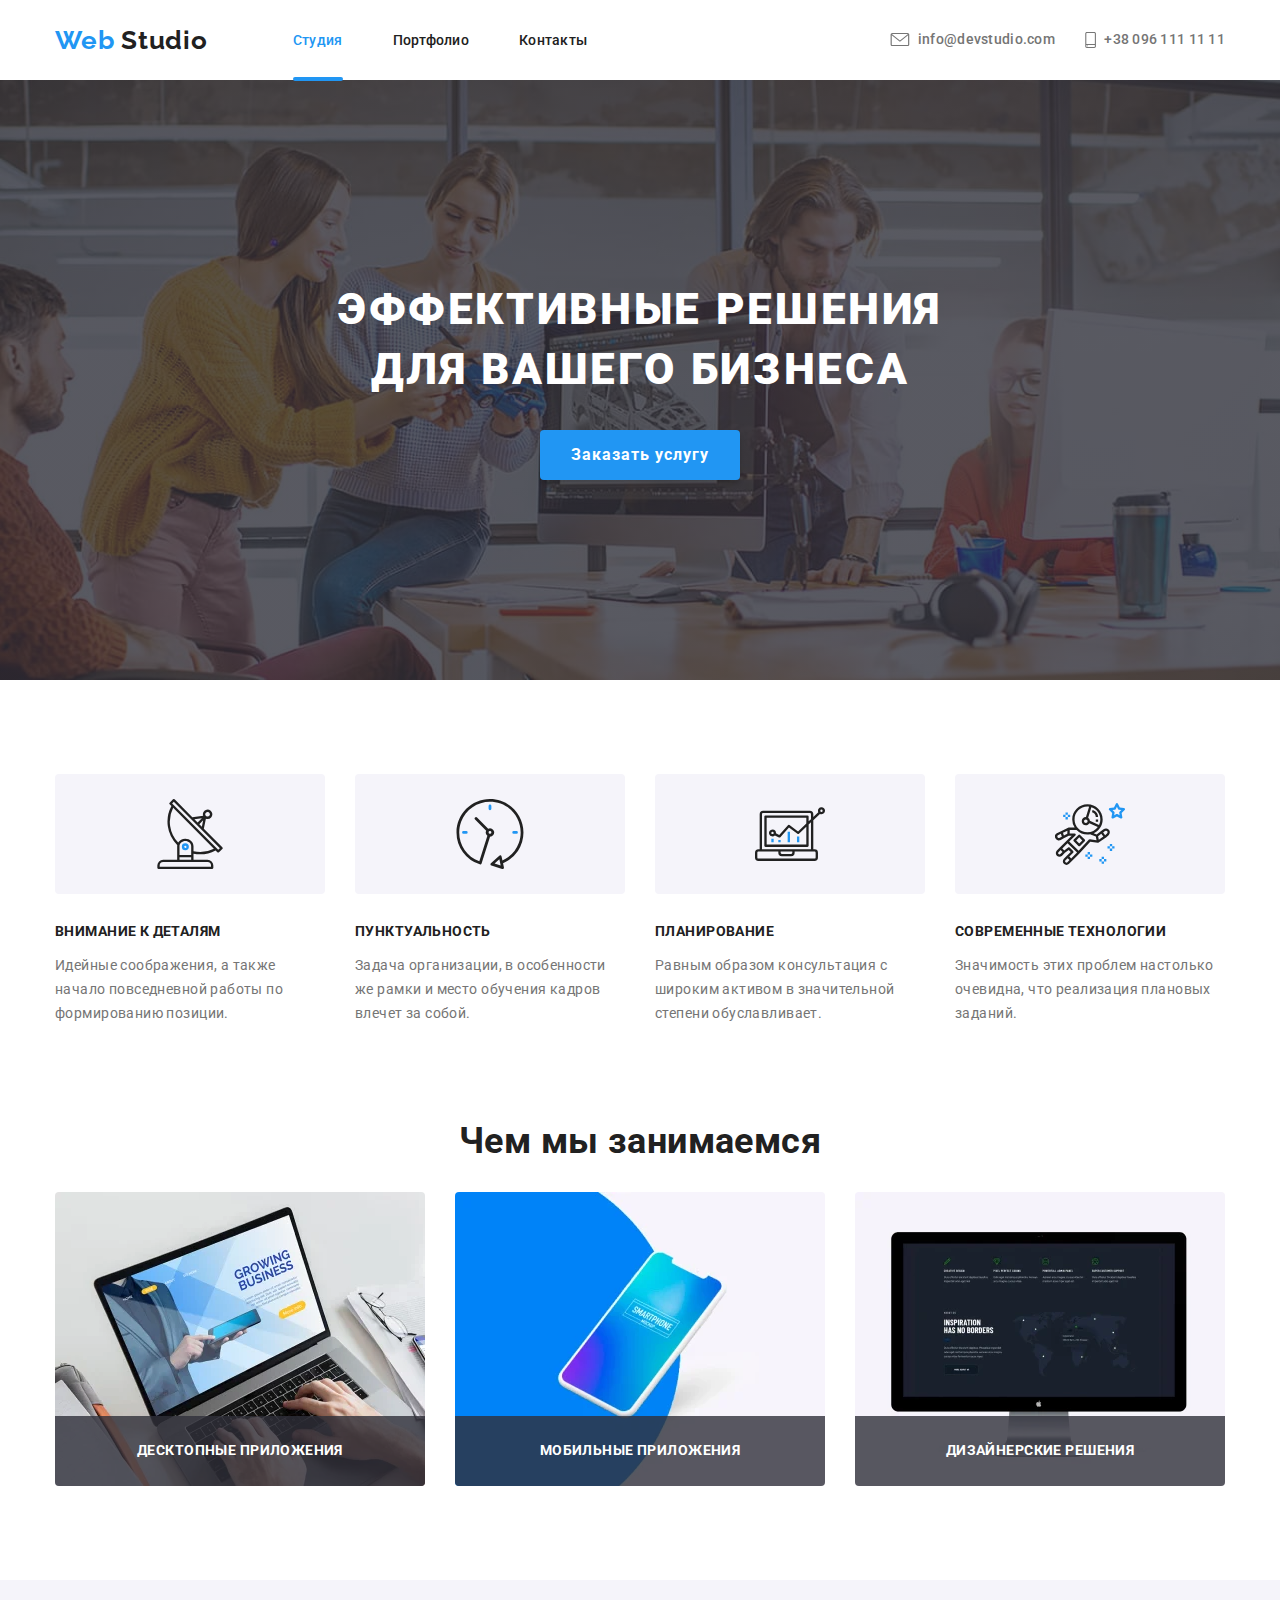
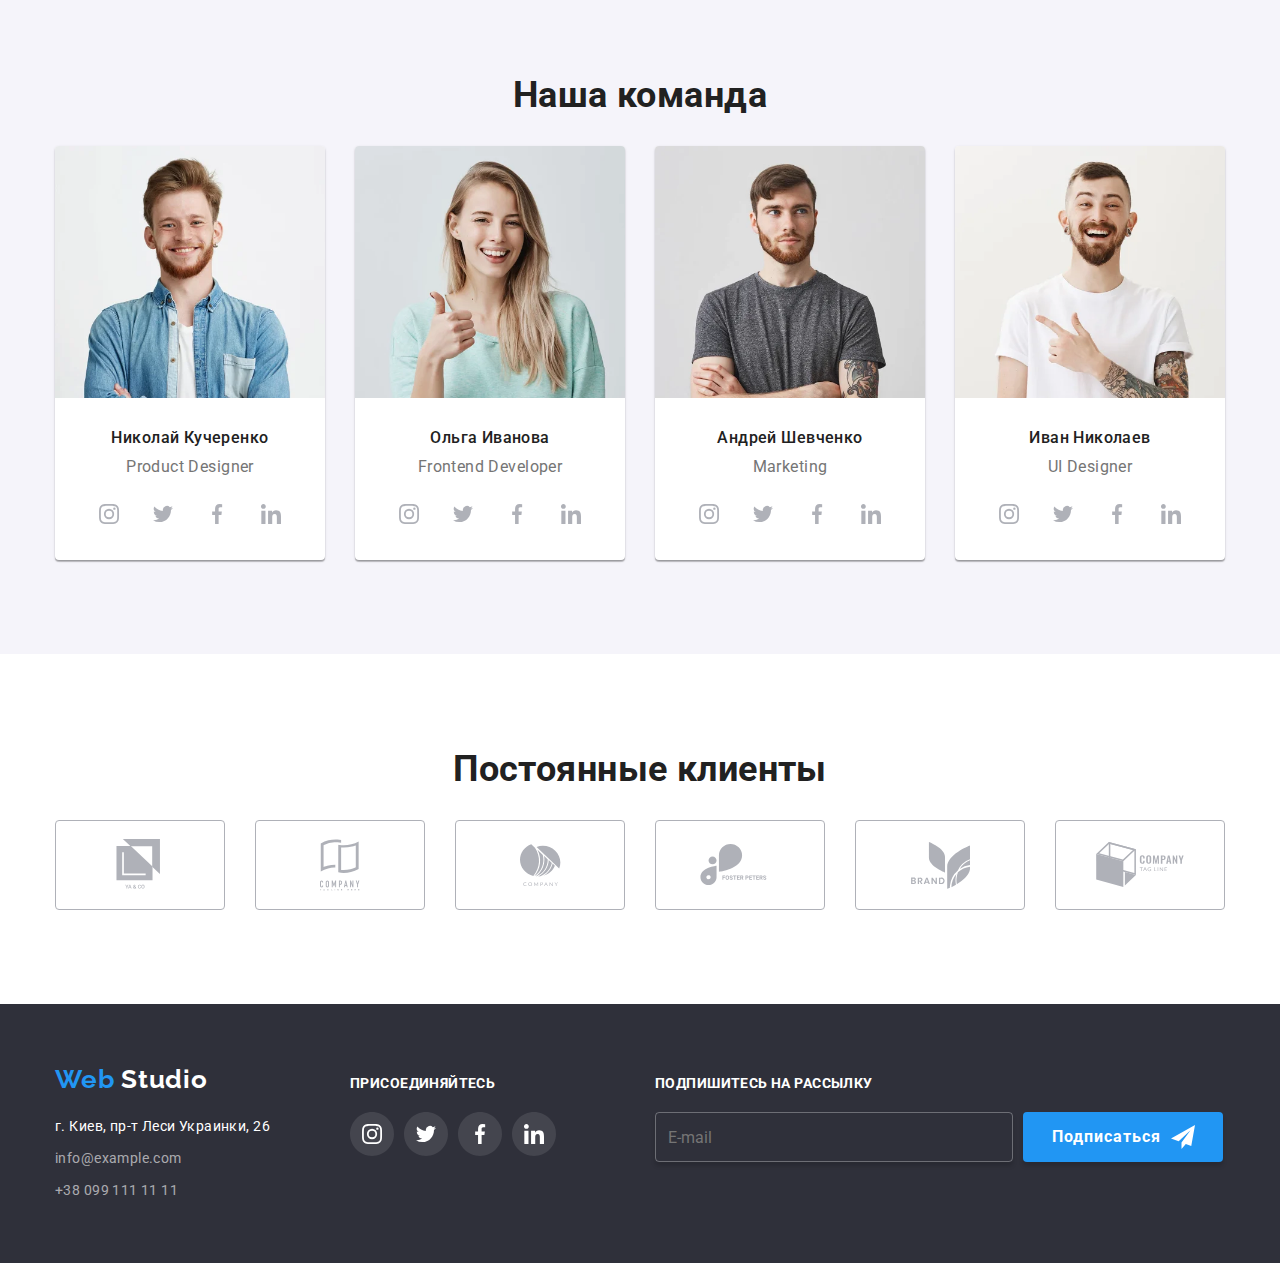
==== commit ed6ba9fe: "Заменяет картинки с разными пропорциями на одинаковые" ====
--- a/index.html
+++ b/index.html
@@ -70,7 +70,7 @@
         <div class="hero__container container">
             <div class="hero__content">
                 <h1 class="hero__title">Эффективные решения<br> для вашего бизнеса</h1>
-                <button class="button-primary" data-modal-open>Заказать услугу</button>
+                <button class="button-primary hero__button" data-modal-open>Заказать услугу</button>
             </div>
         </div>
         <div class="backdrop is-hidden" data-modal>
@@ -119,7 +119,7 @@
                     </div>
                     <div class="form__checkbox-container">
                         <label class="form__field">
-                            <input type="checkbox" name="policy" class="form__checkbox"/>
+                            <input type="checkbox" name="policy" class="form__checkbox" id="checkbox"/>
                             <span class="icon-checkbox"></span>
                             <span class="form__checkbox-label">Соглашаюсь с рассылкой и принимаю
                                 <span>
@@ -128,7 +128,7 @@
                             </span> 
                         </label>
                     </div>
-                    <button type="submit" class="button-primary">Отправить</button>
+                    <button type="submit" class="button-primary send-button" id="send" disabled>Отправить</button>
                 </form>
             </div>
         </div>
@@ -185,48 +185,66 @@
                 <li class="work__item">                    
                     <picture>
                         <source type="image/webp"
-                            srcset="./images/desktop/webp/laptop-370.webp 1x,
-                                    ./images/desktop/webp/laptop-370@2x.webp 2x,
-                                    ./images/desktop/webp/laptop-370@3x.webp 3x"
-                            media="(min-width: 1200px)"/>
+                            srcset="./images/desktop-apps-370.webp 1x,
+                                    ./images/desktop-apps-370@2x.webp 2x,
+                                    ./images/desktop-apps-370@3x.webp 3x"/>
                         <source type="image/jpeg"
-                            srcset="./images/desktop/jpg/laptop-370.jpg 1x,
-                                    ./images/desktop/jpg/laptop-370@2x.jpg 2x,
-                                    ./images/desktop/jpg/laptop-370@3x.jpg 3x"
-                            media="(min-width: 1200px)"/>
-                        <img src="./images/desktop/jpg/laptop-370.jpg" alt="Ноутбук в работе" class="work__img"/>
+                            srcset="./images/desktop-apps-370.jpg 1x,
+                                    ./images/desktop-apps-370@2x.jpg 2x,
+                                    ./images/desktop-apps-370@3x.jpg 3x"/>
+                        <img alt="Ноутбук в работе" class="work__img" 
+                            src="./images/desktop-apps-370.jpg"
+                            srcset="./images/desktop-apps-370.webp 370w,
+                                    ./images/desktop-apps-370@2x.webp 740w,
+                                    ./images/desktop-apps-370@3x.webp 1110w,
+                                    ./images/desktop-apps-370.jpg 370w,
+                                    ./images/desktop-apps-370@2x.jpg 740w,
+                                    ./images/desktop-apps-370@3x.jpg 1110w"
+                            sizes="33vw"/>
                     </picture>
                     <h3 class="work__subtitle">Десктопные приложения</h3>
                 </li>
                 <li class="work__item">
                     <picture>
                         <source type="image/webp"
-                            srcset="./images/desktop/webp/cellphone-370.webp 1x,
-                                    ./images/desktop/webp/cellphone-370@2x.webp 2x,
-                                    ./images/desktop/webp/cellphone-370@3x.webp 3x"
-                            media="(min-width: 1200px)"/>
+                            srcset="./images/mobile-apps-370.webp 1x,
+                                    ./images/mobile-apps-370@2x.webp 2x,
+                                    ./images/mobile-apps-370@3x.webp 3x"/>
                         <source type="image/jpeg"
-                            srcset="./images/desktop/jpg/cellphone-370.jpg 1x,
-                                    ./images/desktop/jpg/cellphone-370@2x.jpg 2x,
-                                    ./images/desktop/jpg/cellphone-370@3x.jpg 3x"
-                            media="(min-width: 1200px)"/>
-                        <img src="./images/desktop/jpg/cellphone-370.jpg" alt="Мобильный телефон" class="work__img"/>
+                            srcset="./images/mobile-apps-370.jpg 1x,
+                                    ./images/mobile-apps-370@2x.jpg 2x,
+                                    ./images/mobile-apps-370@3x.jpg 3x""/>
+                        <img alt="Мобильный телефон" class="work__img"
+                            src="./images/mobile-apps-370.jpg"
+                            srcset="./images/mobile-apps-370.webp 370w,
+                                    ./images/mobile-apps-370@2x.webp 740w,
+                                    ./images/mobile-apps-370@3x.webp 1110w,
+                                    ./images/mobile-apps-370.jpg 370w,
+                                    ./images/mobile-apps-370@2x.jpg 740w,
+                                    ./images/mobile-apps-370@3x.jpg 1110w"
+                            sizes="33vw"/>
                     </picture>
                     <h3 class="work__subtitle">Мобильные приложения</h3>
                 </li>
                 <li class="work__item">
                     <picture>
                         <source type="image/webp"
-                            srcset="./images/desktop/webp/design-370.webp 1x,
-                                    ./images/desktop/webp/design-370@2x.webp 2x,
-                                    ./images/desktop/webp/design-370@3x.webp 3x"
-                            media="(min-width: 1200px)"/>
+                            srcset="./images/design-370.webp 1x,
+                                    ./images/design-370@2x.webp 2x,
+                                    ./images/design-370@3x.webp 3x"/>
                         <source type="image/jpeg"
-                            srcset="./images/desktop/jpg/design-370.jpg 1x,
-                                    ./images/desktop/jpg/design-370@2x.jpg 2x,
-                                    ./images/desktop/jpg/design-370@3x.jpg 3x"
-                            media="(min-width: 1200px)"/>
-                        <img src="./images/desktop/jpg/design-370.jpg" alt="Дизайн проекта на мониторе" class="work__img"/>
+                            srcset="./images/design-370.jpg 1x,
+                                    ./images/design-370@2x.jpg 2x,
+                                    ./images/design-370@3x.jpg 3x"/>
+                        <img alt="Дизайн проекта на мониторе" class="work__img"
+                            src="./images/design-370.jpg"
+                            srcset="./images/design-370.webp 370w,
+                                    ./images/design-370@2x.webp 740w,
+                                    ./images/design-370@3x.webp 1110w,
+                                    ./images/design-370.jpg 370w,
+                                    ./images/design-370@2x.jpg 740w,
+                                    ./images/design-370@3x.jpg 1110w"
+                            sizes="33vw"/>
                     </picture>
                     <h3 class="work__subtitle">Дизайнерские решения</h3>
                 </li>
@@ -241,36 +259,22 @@
                 <li class="team-members__item">
                     <picture>
                         <source type="image/webp"
-                            srcset="./images/mobile/webp/kucherenko-450.webp 1x, 
-                                    ./images/mobile/webp/kucherenko-450@2x.webp 2x,
-                                    ./images/mobile/webp/kucherenko-450@3x.webp 3x"
-                            media="(max-width: 767px)"/>        
+                            srcset="./images/kucherenko-450.webp 1x, 
+                                    ./images/kucherenko-450@2x.webp 2x,
+                                    ./images/kucherenko-450@3x.webp 3x"/>
                         <source type="image/jpeg"
-                            srcset="./images/mobile/jpg/kucherenko-450.jpg 1x, 
-                                    ./images/mobile/jpg/kucherenko-450@2x.jpg 2x,
-                                    ./images/mobile/jpg/kucherenko-450@3x.jpg 3x"
-                            media="(max-width: 767px)"/>
-                        <source type="image/webp"
-                            srcset="./images/tablet/webp/kucherenko-354.webp 1x, 
-                                    ./images/tablet/webp/kucherenko-354@2x.webp 2x,
-                                    ./images/tablet/webp/kucherenko-354@3x.webp 3x"
-                            media="(max-width: 1199px)"/>        
-                        <source type="image/jpeg"
-                            srcset="./images/tablet/jpg/kucherenko-354.jpg 1x,
-                                    ./images/tablet/jpg/kucherenko-354@2x.jpg 2x,
-                                    ./images/tablet/jpg/kucherenko-354@3x.jpg 3x"
-                            media="(max-width: 1199px)"/>
-                        <source type="image/webp"
-                            srcset="./images/desktop/webp/kucherenko-270.webp 1x, 
-                                    ./images/desktop/webp/kucherenko-270@2x.webp 2x,
-                                    ./images/desktop/webp/kucherenko-270@3x.webp 3x"
-                            media="(min-width: 1200px)"/>        
-                        <source type="image/jpeg"
-                            srcset="./images/desktop/jpg/kucherenko-270.jpg 1x,
-                                    ./images/desktop/jpg/kucherenko-270@2x.jpg 2x,
-                                    ./images/desktop/jpg/kucherenko-270@3x.jpg 3x"
-                            media="(min-width: 1200px)"/>
-                        <img src="./images/mobile/jpg/kucherenko-450.jpg" alt="Фото Николая Кучеренко" class="team-members__pic"/>
+                            srcset="./images/kucherenko-450.jpg 1x, 
+                                    ./images/kucherenko-450@2x.jpg 2x,
+                                    ./images/kucherenko-450@3x.jpg 3x"/>
+                        <img alt="Фото Николая Кучеренко" class="team-members__pic"
+                            src="./images/kucherenko-450.jpg" 
+                            srcset="./images/kucherenko-450.webp 450w,
+                                    ./images/kucherenko-450@2x.webp 900w,
+                                    ./images/kucherenko-450@3x.webp 1350w,
+                                    ./images/kucherenko-450.jpg 450w,
+                                    ./images/kucherenko-450@2x.jpg 900w,
+                                    ./images/kucherenko-450@3x.jpg 1350w"
+                            sizes="(min-width: 1200px) 25vw, (min-width: 768px) 50vw, 100vw"/>
                     </picture>
                     <div class="team-members__content">
                         <h3 class="team-members__name">Николай Кучеренко</h3>
@@ -318,36 +322,22 @@
                 <li class="team-members__item">
                     <picture>
                         <source type="image/webp"
-                            srcset="./images/mobile/webp/ivanova-450.webp 1x, 
-                                    ./images/mobile/webp/ivanova-450@2x.webp 2x,
-                                    ./images/mobile/webp/ivanova-450@3x.webp 3x"
-                            media="(max-width: 767px)"/>        
+                            srcset="./images/ivanova-450.webp 1x, 
+                                    ./images/ivanova-450@2x.webp 2x,
+                                    ./images/ivanova-450@3x.webp 3x"/>
                         <source type="image/jpeg"
-                            srcset="./images/mobile/jpg/ivanova-450.jpg 1x, 
-                                    ./images/mobile/jpg/ivanova-450@2x.jpg 2x,
-                                    ./images/mobile/jpg/ivanova-450@3x.jpg 3x"
-                            media="(max-width: 767px)"/>
-                        <source type="image/webp"
-                            srcset="./images/tablet/webp/ivanova-354.webp 1x, 
-                                    ./images/tablet/webp/ivanova-354@2x.webp 2x,
-                                    ./images/tablet/webp/ivanova-354@3x.webp 3x"
-                            media="(max-width: 1199px)"/>        
-                        <source type="image/jpeg"
-                            srcset="./images/tablet/jpg/ivanova-354.jpg 1x,
-                                    ./images/tablet/jpg/ivanova-354@2x.jpg 2x,
-                                    ./images/tablet/jpg/ivanova-354@3x.jpg 3x"
-                            media="(max-width: 1199px)"/>
-                        <source type="image/webp"
-                            srcset="./images/desktop/webp/ivanova-270.webp 1x, 
-                                    ./images/desktop/webp/ivanova-270@2x.webp 2x,
-                                    ./images/desktop/webp/ivanova-270@3x.webp 3x"
-                            media="(min-width: 1200px)"/>
-                        <source type="image/jpeg"
-                            srcset="./images/desktop/jpg/ivanova-270.jpg 1x,
-                                    ./images/desktop/jpg/ivanova-270@2x.jpg 2x,
-                                    ./images/desktop/jpg/ivanova-270@3x.jpg 3x"
-                            media="(min-width: 1200px)"/>
-                        <img src="./images/mobile/jpg/ivanova-450.jpg" alt="Фото Ольги Ивановой" class="team-members__pic"/>
+                            srcset="./images/ivanova-450.jpg 1x, 
+                                    ./images/ivanova-450@2x.jpg 2x,
+                                    ./images/ivanova-450@3x.jpg 3x"/>
+                        <img alt="Фото Ольги Ивановой" class="team-members__pic"
+                            src="./images/ivanova-450.jpg" 
+                            srcset="./images/ivanova-450.webp 450w,
+                                    ./images/ivanova-450@2x.webp 900w,
+                                    ./images/ivanova-450@3x.webp 1350w,
+                                    ./images/ivanova-450.jpg 450w,
+                                    ./images/ivanova-450@2x.jpg 900w,
+                                    ./images/ivanova-450@3x.jpg 1350w"
+                            sizes="(min-width: 1200px) 25vw, (min-width: 768px) 50vw, 100vw"/>
                     </picture>
                     <div class="team-members__content">
                         <h3 class="team-members__name">Ольга Иванова</h3>
@@ -395,36 +385,22 @@
                 <li class="team-members__item">
                     <picture>
                         <source type="image/webp"
-                            srcset="./images/mobile/webp/shevchenko-450.webp 1x, 
-                                    ./images/mobile/webp/shevchenko-450@2x.webp 2x,
-                                    ./images/mobile/webp/shevchenko-450@3x.webp 3x"
-                            media="(max-width: 767px)"/>        
+                            srcset="./images/shevchenko-450.webp 1x, 
+                                    ./images/shevchenko-450@2x.webp 2x,
+                                    ./images/shevchenko-450@3x.webp 3x"/>
                         <source type="image/jpeg"
-                            srcset="./images/mobile/jpg/shevchenko-450.jpg 1x, 
-                                    ./images/mobile/jpg/shevchenko-450@2x.jpg 2x,
-                                    ./images/mobile/jpg/shevchenko-450@3x.jpg 3x"
-                            media="(max-width: 767px)"/>
-                        <source type="image/webp"
-                            srcset="./images/tablet/webp/shevchenko-354.webp 1x, 
-                                    ./images/tablet/webp/shevchenko-354@2x.webp 2x,
-                                    ./images/tablet/webp/shevchenko-354@3x.webp 3x"
-                            media="(max-width: 1199px)"/>        
-                        <source type="image/jpeg"
-                            srcset="./images/tablet/jpg/shevchenko-354.jpg 1x,
-                                    ./images/tablet/jpg/shevchenko-354@2x.jpg 2x,
-                                    ./images/tablet/jpg/shevchenko-354@3x.jpg 3x"
-                            media="(max-width: 1199px)"/>
-                        <source type="image/webp"
-                            srcset="./images/desktop/webp/shevchenko-270.webp 1x, 
-                                    ./images/desktop/webp/shevchenko-270@2x.webp 2x,
-                                    ./images/desktop/webp/shevchenko-270@3x.webp 3x"
-                            media="(min-width: 1200px)"/>
-                        <source type="image/jpeg"
-                            srcset="./images/desktop/jpg/shevchenko-270.jpg 1x,
-                                    ./images/desktop/jpg/shevchenko-270@2x.jpg 2x,
-                                    ./images/desktop/jpg/shevchenko-270@3x.jpg 3x"
-                            media="(min-width: 1200px)"/>
-                        <img src="./images/mobile/jpg/shevchenko-450.jpg" alt="Фото Андрея Шевченко" class="team-members__pic"/>
+                            srcset="./images/shevchenko-450.jpg 1x, 
+                                    ./images/shevchenko-450@2x.jpg 2x,
+                                    ./images/shevchenko-450@3x.jpg 3x"/>
+                        <img alt="Фото Андрея Шевченко" class="team-members__pic"
+                            src="./images/shevchenko-450.jpg"
+                            srcset="./images/shevchenko-450.webp 450w,
+                                    ./images/shevchenko-450@2x.webp 900w,
+                                    ./images/shevchenko-450@3x.webp 1350w,
+                                    ./images/shevchenko-450.jpg 450w,
+                                    ./images/shevchenko-450@2x.jpg 900w,
+                                    ./images/shevchenko-450@3x.jpg 1350w"
+                            sizes="(min-width: 1200px) 25vw, (min-width: 768px) 50vw, 100vw"/>
                     </picture>
                     <div class="team-members__content">
                         <h3 class="team-members__name">Андрей Шевченко</h3>
@@ -472,36 +448,22 @@
                 <li class="team-members__item">
                     <picture>
                         <source type="image/webp"
-                            srcset="./images/mobile/webp/nikolaev-450.webp 1x, 
-                                    ./images/mobile/webp/nikolaev-450@2x.webp 2x,
-                                    ./images/mobile/webp/nikolaev-450@3x.webp 3x"
-                            media="(max-width: 767px)"/>        
+                            srcset="./images/nikolaev-450.webp 1x, 
+                                    ./images/nikolaev-450@2x.webp 2x,
+                                    ./images/nikolaev-450@3x.webp 3x"/>
                         <source type="image/jpeg"
-                            srcset="./images/mobile/jpg/nikolaev-450.jpg 1x, 
-                                    ./images/mobile/jpg/nikolaev-450@2x.jpg 2x,
-                                    ./images/mobile/jpg/nikolaev-450@3x.jpg 3x"
-                            media="(max-width: 767px)"/>
-                        <source type="image/webp"
-                            srcset="./images/tablet/webp/nikolaev-354.webp 1x, 
-                                    ./images/tablet/webp/nikolaev-354@2x.webp 2x,
-                                    ./images/tablet/webp/nikolaev-354@3x.webp 3x"
-                            media="(max-width: 1199px)"/>        
-                        <source type="image/jpeg"
-                            srcset="./images/tablet/jpg/nikolaev-354.jpg 1x,
-                                    ./images/tablet/jpg/nikolaev-354@2x.jpg 2x,
-                                    ./images/tablet/jpg/nikolaev-354@3x.jpg 3x"
-                            media="(max-width: 1199px)"/>
-                        <source type="image/webp"
-                            srcset="./images/desktop/webp/nikolaev-270.webp 1x, 
-                                    ./images/desktop/webp/nikolaev-270@2x.webp 2x,
-                                    ./images/desktop/webp/nikolaev-270@3x.webp 3x"
-                            media="(min-width: 1200px)"/>
-                        <source type="image/jpeg"
-                            srcset="./images/desktop/jpg/nikolaev-270.jpg 1x,
-                                    ./images/desktop/jpg/nikolaev-270@2x.jpg 2x,
-                                    ./images/desktop/jpg/nikolaev-270@3x.jpg 3x"
-                            media="(min-width: 1200px)"/>
-                        <img src="./images/mobile/jpg/nikolaev-450.jpg" alt="Фото Ивана Николаева" class="team-members__pic"/>
+                            srcset="./images/nikolaev-450.jpg 1x, 
+                                    ./images/nikolaev-450@2x.jpg 2x,
+                                    ./images/nikolaev-450@3x.jpg 3x"/>
+                        <img alt="Фото Ивана Николаева" class="team-members__pic"
+                            src="./images/nikolaev-450.jpg" 
+                            srcset="./images/nikolaev-450.webp 450w,
+                                    ./images/nikolaev-450@2x.webp 900w,
+                                    ./images/nikolaev-450@3x.webp 1350w,
+                                    ./images/nikolaev-450.jpg 450w,
+                                    ./images/nikolaev-450@2x.jpg 900w,
+                                    ./images/nikolaev-450@3x.jpg 1350w"
+                            sizes="(min-width: 1200px) 25vw, (min-width: 768px) 50vw, 100vw"/>
                     </picture>
                     <div class="team-members__content"/>
                         <h3 class="team-members__name">Иван Николаев</h3>
--- a/css/main.min.css
+++ b/css/main.min.css
@@ -1,2 +1,2 @@
-/*! modern-normalize v0.6.0 | MIT License | https://github.com/sindresorhus/modern-normalize */*,*::before,*::after{-webkit-box-sizing:border-box;box-sizing:border-box}:root{-moz-tab-size:4;-o-tab-size:4;tab-size:4}html{line-height:1.15;-webkit-text-size-adjust:100%}body{margin:0}body{font-family:system-ui,-apple-system,"Segoe UI",Roboto,Helvetica,Arial,sans-serif,"Apple Color Emoji","Segoe UI Emoji"}hr{height:0}abbr[title]{-webkit-text-decoration:underline dotted;text-decoration:underline dotted}b,strong{font-weight:bolder}code,kbd,samp,pre{font-family:SFMono-Regular, Consolas, "Liberation Mono", Menlo, monospace;font-size:1em}small{font-size:80%}sub,sup{font-size:75%;line-height:0;position:relative;vertical-align:baseline}sub{bottom:-0.25em}sup{top:-0.5em}button,input,optgroup,select,textarea{font-family:inherit;font-size:100%;line-height:1.15;margin:0}button,select{text-transform:none}button,[type="button"],[type="reset"],[type="submit"]{-webkit-appearance:button}button::-moz-focus-inner,[type="button"]::-moz-focus-inner,[type="reset"]::-moz-focus-inner,[type="submit"]::-moz-focus-inner{border-style:none;padding:0}button:-moz-focusring,[type="button"]:-moz-focusring,[type="reset"]:-moz-focusring,[type="submit"]:-moz-focusring{outline:1px dotted ButtonText}fieldset{padding:0.35em 0.75em 0.625em}legend{padding:0}progress{vertical-align:baseline}[type="number"]::-webkit-inner-spin-button,[type="number"]::-webkit-outer-spin-button{height:auto}[type="search"]{-webkit-appearance:textfield;outline-offset:-2px}[type="search"]::-webkit-search-decoration{-webkit-appearance:none}::-webkit-file-upload-button{-webkit-appearance:button;font:inherit}summary{display:list-item}html{-webkit-box-sizing:border-box;box-sizing:border-box}*,*::before,*::after{-webkit-box-sizing:inherit;box-sizing:inherit}body{margin:0;font-family:"Roboto",sans-serif;font-weight:400;font-size:14px;letter-spacing:0.03em;line-height:1.14;color:#212121;background-color:#fff}img{display:block;max-width:100%;height:auto}.site-nav,.contacts,.features__list,.work__list,.team-members__list,.socials,.clients__list,.filter__list,.product__list{list-style:none;margin:0;padding-left:0}.site-nav__link,.link-envelope,.link-smartphone,.contacts__link,.clients__rectangle,.address__item,.product__link{text-decoration:none;color:#212121}.button-primary,.button-secondary{display:inline-block;font-size:16px;text-decoration:none;text-align:center;cursor:pointer;border-radius:4px;border-color:transparent}.features__title,.hidden-label,.portfolio__title{position:absolute !important;clip:rect(1px 1px 1px 1px);clip:rect(1px, 1px, 1px, 1px);padding:0 !important;border:0 !important;height:1px !important;width:1px !important;overflow:hidden}.features__subtitle,.work__subtitle,.footer__signup-title{margin-top:0;font-size:inherit;font-weight:700;text-transform:uppercase}.section{padding-top:60px;padding-bottom:60px}@media screen and (min-width: 1200px){.section{padding-top:94px;padding-bottom:94px}}.section-title{margin-top:0;margin-bottom:30px;font-weight:700;font-size:28px;line-height:1.18;text-align:center;color:#212121}@media screen and (min-width: 1200px){.section-title{font-size:36px;line-height:1.17}}.container{margin-left:auto;margin-right:auto;padding-left:15px;padding-right:15px}@media screen and (min-width: 480px){.container{width:480px}}@media screen and (min-width: 768px){.container{width:768px}}@media screen and (min-width: 1200px){.container{width:1200px}}.logo{font-family:"Raleway",sans-serif;font-weight:700;font-size:26px;line-height:1.19;letter-spacing:0.03em;text-decoration:none;color:#212121}.page-header{position:relative;height:60px}@media screen and (min-width: 768px){.page-header{height:80px}}.header__container{display:-webkit-box;display:-ms-flexbox;display:flex;-webkit-box-pack:justify;-ms-flex-pack:justify;justify-content:space-between;margin-top:0;padding-top:0;padding-bottom:0;font-weight:500;letter-spacing:0.02em}.header-border{border-bottom:1px solid #ECECEC}.logo-header{display:block;padding-top:15px;padding-bottom:16px}@media screen and (min-width: 768px){.logo-header{padding-top:25px;padding-bottom:24px;margin-right:80px}}@media screen and (min-width: 1200px){.logo-header{margin-right:85px}}.logo-style{color:#2196F3}.menu-button{display:-webkit-inline-box;display:-ms-inline-flexbox;display:inline-flex;-ms-flex-item-align:center;align-self:center;margin:0;padding:0;border:none;background-color:transparent;-webkit-transition:250ms cubic-bezier(0.4, 0, 0.2, 1);transition:250ms cubic-bezier(0.4, 0, 0.2, 1)}.menu-button:hover,.menu-button:focus{fill:#2196F3;-webkit-transition:250ms cubic-bezier(0.4, 0, 0.2, 1);transition:250ms cubic-bezier(0.4, 0, 0.2, 1)}@media screen and (min-width: 768px){.menu-button{display:none}}.menu-button .icon-cross{display:none}.menu-button.is-open .icon-cross{display:block}.menu-button.is-open .icon-menu{display:none}.menu{margin:0;text-align:center}@media screen and (max-width: 767px){.menu{display:none;position:absolute;z-index:999;top:100%;left:0;width:100%;padding-top:60px;padding-bottom:60px;border-top:1px solid #ECECEC;background-color:#fff;-webkit-box-shadow:0px 1px 3px rgba(0,0,0,0.16),0px 2px 4px rgba(0,0,0,0.08),0px 4px 8px rgba(0,0,0,0.04);box-shadow:0px 1px 3px rgba(0,0,0,0.16),0px 2px 4px rgba(0,0,0,0.08),0px 4px 8px rgba(0,0,0,0.04)}.menu.is-open{display:block}}@media screen and (min-width: 768px){.menu{display:-webkit-box;display:-ms-flexbox;display:flex;-webkit-box-pack:justify;-ms-flex-pack:justify;justify-content:space-between;-webkit-box-flex:1;-ms-flex-positive:1;flex-grow:1}}@media screen and (max-width: 767px){.site-nav{margin-bottom:60px}}@media screen and (min-width: 768px){.site-nav{display:-webkit-box;display:-ms-flexbox;display:flex}}.site-nav__item:not(:last-child){margin-bottom:40px}@media screen and (min-width: 768px){.site-nav__item:not(:last-child){margin-bottom:0;margin-right:50px}}.site-nav__link{-webkit-transition:250ms cubic-bezier(0.4, 0, 0.2, 1);transition:250ms cubic-bezier(0.4, 0, 0.2, 1)}@media screen and (min-width: 768px){.site-nav__link{display:-webkit-box;display:-ms-flexbox;display:flex;padding-top:33px;padding-bottom:32px}}.site-nav__link:hover,.site-nav__link:focus{color:#2196F3;-webkit-transition:250ms cubic-bezier(0.4, 0, 0.2, 1);transition:250ms cubic-bezier(0.4, 0, 0.2, 1)}.site-nav__link--current{position:relative;color:#2196F3}.site-nav__link--current::before{content:'';position:absolute;display:block;width:100%;height:4px;left:0;bottom:-8px;border-radius:2px;background-color:#2196F3}@media screen and (min-width: 768px){.site-nav__link--current::before{bottom:0}}@media screen and (min-width: 768px){.contacts{display:block;margin-left:auto;text-align:start}}@media screen and (min-width: 1200px){.contacts{display:-webkit-box;display:-ms-flexbox;display:flex;margin-top:0;margin-bottom:0}}@media screen and (max-width: 767px){.contacts__item:not(:last-child){margin-bottom:16px}}@media screen and (min-width: 1200px){.contacts__item:not(:last-child){margin-right:30px}}@media screen and (min-width: 768px) and (max-width: 1199px){.link-envelope{display:block;padding-bottom:5px;padding-top:19px}}@media screen and (min-width: 768px) and (max-width: 1199px){.link-smartphone{display:block;padding-top:5px;padding-bottom:19px}}.contacts__link{color:#757575;-webkit-transition:250ms cubic-bezier(0.4, 0, 0.2, 1);transition:250ms cubic-bezier(0.4, 0, 0.2, 1)}@media screen and (min-width: 1200px){.contacts__link{display:block;padding-top:32px;padding-bottom:31px}}.contacts__link:hover,.contacts__link:focus{color:#2196F3;-webkit-transition:250ms cubic-bezier(0.4, 0, 0.2, 1);transition:250ms cubic-bezier(0.4, 0, 0.2, 1)}.contacts__link:hover .icon-contacts,.contacts__link:focus .icon-contacts{color:#2196F3;fill:#2196F3;-webkit-transition:250ms cubic-bezier(0.4, 0, 0.2, 1);transition:250ms cubic-bezier(0.4, 0, 0.2, 1)}.icon-contacts{display:inline-block;vertical-align:middle;margin-right:5px;fill:#757575;-webkit-transition:250ms cubic-bezier(0.4, 0, 0.2, 1);transition:250ms cubic-bezier(0.4, 0, 0.2, 1)}.icon-envelope{width:20px;height:14px}.icon-smartphone{width:11px;height:16px}.hero{max-width:480px;height:400px;margin-right:auto;margin-left:auto;text-align:center;background-color:#2F303A;background-repeat:no-repeat;background-position:center;background-size:cover}@media screen and (max-width: 767px){.hero{background-image:-webkit-gradient(linear, left top, right top, from(rgba(47,48,58,0.8)), to(rgba(47,48,58,0.8))),url(../images/mobile/jpg/hero-480.jpg);background-image:linear-gradient(to right, rgba(47,48,58,0.8), rgba(47,48,58,0.8)),url(../images/mobile/jpg/hero-480.jpg)}}@media screen and (max-width: 767px) and (min-device-pixel-ratio: 2), screen and (max-width: 767px) and (-webkit-min-device-pixel-ratio: 2), screen and (max-width: 767px) and (min-resolution: 192dpi), screen and (max-width: 767px) and (min-resolution: 2dppx){.hero{background-image:-webkit-gradient(linear, left top, right top, from(rgba(47,48,58,0.8)), to(rgba(47,48,58,0.8))),url(../images/mobile/jpg/hero-480@2x.jpg);background-image:linear-gradient(to right, rgba(47,48,58,0.8), rgba(47,48,58,0.8)),url(../images/mobile/jpg/hero-480@2x.jpg)}}@media screen and (max-width: 767px) and (min-device-pixel-ratio: 3), screen and (max-width: 767px) and (-webkit-min-device-pixel-ratio: 3), screen and (max-width: 767px) and (min-resolution: 288dpi), screen and (max-width: 767px) and (min-resolution: 3dppx){.hero{background-image:-webkit-gradient(linear, left top, right top, from(rgba(47,48,58,0.8)), to(rgba(47,48,58,0.8))),url(../images/mobile/jpg/hero-480@3x.jpg);background-image:linear-gradient(to right, rgba(47,48,58,0.8), rgba(47,48,58,0.8)),url(../images/mobile/jpg/hero-480@3x.jpg)}}@media screen and (min-width: 768px) and (max-width: 1199px){.hero{max-width:768px;background-image:-webkit-gradient(linear, left top, right top, from(rgba(47,48,58,0.8)), to(rgba(47,48,58,0.8))),url(../images/tablet/jpg/hero-768.jpg);background-image:linear-gradient(to right, rgba(47,48,58,0.8), rgba(47,48,58,0.8)),url(../images/tablet/jpg/hero-768.jpg)}}@media screen and (min-width: 768px) and (max-width: 1199px) and (min-device-pixel-ratio: 2), screen and (min-width: 768px) and (max-width: 1199px) and (-webkit-min-device-pixel-ratio: 2), screen and (min-width: 768px) and (max-width: 1199px) and (min-resolution: 192dpi), screen and (min-width: 768px) and (max-width: 1199px) and (min-resolution: 2dppx){.hero{background-image:-webkit-gradient(linear, left top, right top, from(rgba(47,48,58,0.8)), to(rgba(47,48,58,0.8))),url(../images/tablet/jpg/hero-768@2x.jpg);background-image:linear-gradient(to right, rgba(47,48,58,0.8), rgba(47,48,58,0.8)),url(../images/tablet/jpg/hero-768@2x.jpg)}}@media screen and (min-width: 768px) and (max-width: 1199px) and (min-device-pixel-ratio: 3), screen and (min-width: 768px) and (max-width: 1199px) and (-webkit-min-device-pixel-ratio: 3), screen and (min-width: 768px) and (max-width: 1199px) and (min-resolution: 288dpi), screen and (min-width: 768px) and (max-width: 1199px) and (min-resolution: 3dppx){.hero{background-image:-webkit-gradient(linear, left top, right top, from(rgba(47,48,58,0.8)), to(rgba(47,48,58,0.8))),url(../images/tablet/jpg/hero-768@3x.jpg);background-image:linear-gradient(to right, rgba(47,48,58,0.8), rgba(47,48,58,0.8)),url(../images/tablet/jpg/hero-768@3x.jpg)}}@media screen and (min-width: 1200px){.hero{max-width:1600px;height:600px;background-image:-webkit-gradient(linear, left top, right top, from(rgba(47,48,58,0.8)), to(rgba(47,48,58,0.8))),url(../images/desktop/jpg/hero-1600.jpg);background-image:linear-gradient(to right, rgba(47,48,58,0.8), rgba(47,48,58,0.8)),url(../images/desktop/jpg/hero-1600.jpg)}}@media screen and (min-width: 1200px) and (min-device-pixel-ratio: 2), screen and (min-width: 1200px) and (-webkit-min-device-pixel-ratio: 2), screen and (min-width: 1200px) and (min-resolution: 192dpi), screen and (min-width: 1200px) and (min-resolution: 2dppx){.hero{background-image:-webkit-gradient(linear, left top, right top, from(rgba(47,48,58,0.8)), to(rgba(47,48,58,0.8))),url(../images/desktop/jpg/hero-1600@2x.jpg);background-image:linear-gradient(to right, rgba(47,48,58,0.8), rgba(47,48,58,0.8)),url(../images/desktop/jpg/hero-1600@2x.jpg)}}@media screen and (min-width: 1200px) and (min-device-pixel-ratio: 3), screen and (min-width: 1200px) and (-webkit-min-device-pixel-ratio: 3), screen and (min-width: 1200px) and (min-resolution: 288dpi), screen and (min-width: 1200px) and (min-resolution: 3dppx){.hero{background-image:-webkit-gradient(linear, left top, right top, from(rgba(47,48,58,0.8)), to(rgba(47,48,58,0.8))),url(../images/desktop/jpg/hero-1600@3x.jpg);background-image:linear-gradient(to right, rgba(47,48,58,0.8), rgba(47,48,58,0.8)),url(../images/desktop/jpg/hero-1600@3x.jpg)}}.hero__container{display:-webkit-box;display:-ms-flexbox;display:flex;-webkit-box-align:center;-ms-flex-align:center;align-items:center;-webkit-box-pack:center;-ms-flex-pack:center;justify-content:center;margin-bottom:0;height:100%;width:100%;color:#fff}.hero__title{margin-top:0;margin-bottom:30px;font-weight:900;font-size:26px;line-height:1.62;letter-spacing:0.06em;text-transform:uppercase}@media screen and (min-width: 1200px){.hero__title{font-size:44px;line-height:1.36}}.button-primary{display:-webkit-inline-box;display:-ms-inline-flexbox;display:inline-flex;-webkit-box-align:center;-ms-flex-align:center;align-items:center;-webkit-box-pack:center;-ms-flex-pack:center;justify-content:center;padding-top:10px;padding-bottom:10px;width:200px;height:50px;font-weight:700;line-height:1.87;letter-spacing:0.06em;vertical-align:middle;color:#fff;background-color:#2196F3;-webkit-box-shadow:0px 4px 4px rgba(0,0,0,0.15);box-shadow:0px 4px 4px rgba(0,0,0,0.15);-webkit-transition:250ms cubic-bezier(0.4, 0, 0.2, 1);transition:250ms cubic-bezier(0.4, 0, 0.2, 1)}.button-primary:hover,.button-primary:focus{background-color:#088bf7;-webkit-transition:250ms cubic-bezier(0.4, 0, 0.2, 1);transition:250ms cubic-bezier(0.4, 0, 0.2, 1)}.backdrop{position:fixed;z-index:999;top:0;left:0;width:100%;height:100%;background-color:rgba(0,0,0,0.5);opacity:1;-webkit-transition:opacity 250ms cubic-bezier(0.4, 0, 0.2, 1);transition:opacity 250ms cubic-bezier(0.4, 0, 0.2, 1);overflow-y:scroll}.backdrop.is-hidden{opacity:0;pointer-events:none}.backdrop.is-hidden .modal{-webkit-transform:translate(-50%, -50%) scale(1.1);transform:translate(-50%, -50%) scale(1.1)}.modal{position:absolute;top:50%;left:50%;padding:40px;width:calc(100% - (2 * 15px));min-height:581px;background-color:#fff;-webkit-box-shadow:0px 2px 1px rgba(0,0,0,0.2),0px 1px 1px rgba(0,0,0,0.14),0px 1px 3px rgba(0,0,0,0.12);box-shadow:0px 2px 1px rgba(0,0,0,0.2),0px 1px 1px rgba(0,0,0,0.14),0px 1px 3px rgba(0,0,0,0.12);border-radius:4px;-webkit-transform:translate(-50%, -50%) scale(1);transform:translate(-50%, -50%) scale(1);-webkit-transition:-webkit-transform 250ms cubic-bezier(0.4, 0, 0.2, 1);transition:-webkit-transform 250ms cubic-bezier(0.4, 0, 0.2, 1);transition:transform 250ms cubic-bezier(0.4, 0, 0.2, 1);transition:transform 250ms cubic-bezier(0.4, 0, 0.2, 1), -webkit-transform 250ms cubic-bezier(0.4, 0, 0.2, 1)}@media screen and (min-width: 480px){.modal{max-width:450px}}@media screen and (min-width: 1200px){.modal{max-width:528px}}.close-button{position:absolute;top:0;right:0;display:-webkit-box;display:-ms-flexbox;display:flex;-webkit-box-align:center;-ms-flex-align:center;align-items:center;-webkit-box-pack:center;-ms-flex-pack:center;justify-content:center;width:30px;height:30px;cursor:pointer;border-radius:50%;border:1px solid rgba(0,0,0,0.1);background-color:#fff;-webkit-transform:translate(-25%, 25%) scale(1);transform:translate(-25%, 25%) scale(1);-webkit-transition:-webkit-transform 250ms cubic-bezier(0.4, 0, 0.2, 1);transition:-webkit-transform 250ms cubic-bezier(0.4, 0, 0.2, 1);transition:transform 250ms cubic-bezier(0.4, 0, 0.2, 1);transition:transform 250ms cubic-bezier(0.4, 0, 0.2, 1), -webkit-transform 250ms cubic-bezier(0.4, 0, 0.2, 1)}.icon-close-btn{display:inline-block;width:11px;height:11px;fill:currentColor;-webkit-transform:scale(1);transform:scale(1);-webkit-transition:fill 250ms cubic-bezier(0.4, 0, 0.2, 1),-webkit-transform 250ms cubic-bezier(0.4, 0, 0.2, 1);transition:fill 250ms cubic-bezier(0.4, 0, 0.2, 1),-webkit-transform 250ms cubic-bezier(0.4, 0, 0.2, 1);transition:transform 250ms cubic-bezier(0.4, 0, 0.2, 1),fill 250ms cubic-bezier(0.4, 0, 0.2, 1);transition:transform 250ms cubic-bezier(0.4, 0, 0.2, 1),fill 250ms cubic-bezier(0.4, 0, 0.2, 1),-webkit-transform 250ms cubic-bezier(0.4, 0, 0.2, 1)}.close-button:hover .icon-close-btn,.close-button:focus .icon-close-btn{fill:#2196F3;-webkit-transform:scale(1.2);transform:scale(1.2);-webkit-transition:fill 250ms cubic-bezier(0.4, 0, 0.2, 1),-webkit-transform 250ms cubic-bezier(0.4, 0, 0.2, 1);transition:fill 250ms cubic-bezier(0.4, 0, 0.2, 1),-webkit-transform 250ms cubic-bezier(0.4, 0, 0.2, 1);transition:transform 250ms cubic-bezier(0.4, 0, 0.2, 1),fill 250ms cubic-bezier(0.4, 0, 0.2, 1);transition:transform 250ms cubic-bezier(0.4, 0, 0.2, 1),fill 250ms cubic-bezier(0.4, 0, 0.2, 1),-webkit-transform 250ms cubic-bezier(0.4, 0, 0.2, 1)}.form__caption{display:inline-block;margin-top:0;margin-bottom:30px;font-weight:700;font-size:20px;line-height:1.15;text-align:center;letter-spacing:0.03em}.form__input-container{margin-bottom:20px}.form__field{position:relative;display:block}.form__field:not(:last-child){margin-bottom:28px}.form__label{position:absolute;top:12px;left:42px;margin-bottom:0;font-size:14px;letter-spacing:0.01em;color:#757575;pointer-events:none;-webkit-transform-origin:left;transform-origin:left;-webkit-transform:translateY(0) scale(1);transform:translateY(0) scale(1);-webkit-transition:color 250ms cubic-bezier(0.4, 0, 0.2, 1),-webkit-transform 250ms cubic-bezier(0.4, 0, 0.2, 1);transition:color 250ms cubic-bezier(0.4, 0, 0.2, 1),-webkit-transform 250ms cubic-bezier(0.4, 0, 0.2, 1);transition:transform 250ms cubic-bezier(0.4, 0, 0.2, 1),color 250ms cubic-bezier(0.4, 0, 0.2, 1);transition:transform 250ms cubic-bezier(0.4, 0, 0.2, 1),color 250ms cubic-bezier(0.4, 0, 0.2, 1),-webkit-transform 250ms cubic-bezier(0.4, 0, 0.2, 1)}.form__input:hover+.form__label,.form__input:focus+.form__label,.form__input:not(:placeholder-shown)+.form__label{color:#2196F3;-webkit-transform:translate(-26px, -32px) scale(0.86);transform:translate(-26px, -32px) scale(0.86);-webkit-transition:color 250ms cubic-bezier(0.4, 0, 0.2, 1),-webkit-transform 250ms cubic-bezier(0.4, 0, 0.2, 1);transition:color 250ms cubic-bezier(0.4, 0, 0.2, 1),-webkit-transform 250ms cubic-bezier(0.4, 0, 0.2, 1);transition:transform 250ms cubic-bezier(0.4, 0, 0.2, 1),color 250ms cubic-bezier(0.4, 0, 0.2, 1);transition:transform 250ms cubic-bezier(0.4, 0, 0.2, 1),color 250ms cubic-bezier(0.4, 0, 0.2, 1),-webkit-transform 250ms cubic-bezier(0.4, 0, 0.2, 1)}.icon-input{position:absolute;top:10px;left:16px;pointer-events:none;-webkit-transition:250ms cubic-bezier(0.4, 0, 0.2, 1);transition:250ms cubic-bezier(0.4, 0, 0.2, 1)}.form__input:hover ~ .icon-input,.form__input:focus ~ .icon-input,.form__input:not(:placeholder-shown) ~ .icon-input{fill:#2196F3;-webkit-transition:250ms cubic-bezier(0.4, 0, 0.2, 1);transition:250ms cubic-bezier(0.4, 0, 0.2, 1)}.form__input{padding:12px 16px 12px 42px;width:100%;height:40px;border:1px solid rgba(33,33,33,0.2);border-radius:4px;-webkit-transition:250ms cubic-bezier(0.4, 0, 0.2, 1);transition:250ms cubic-bezier(0.4, 0, 0.2, 1)}.form__input:hover,.form__input:focus,.form__input:not(:placeholder-shown){border-color:#2196F3;-webkit-transition:250ms cubic-bezier(0.4, 0, 0.2, 1);transition:250ms cubic-bezier(0.4, 0, 0.2, 1)}.comment{padding:12px 16px;margin-bottom:0;resize:none;min-height:120px}.comment__label{left:16px}.form__input:hover+.comment__label,.form__input:focus+.comment__label,.form__input:not(:placeholder-shown)+.comment__label{-webkit-transform:translateY(-32px) scale(0.86);transform:translateY(-32px) scale(0.86);-webkit-transition:-webkit-transform 250ms cubic-bezier(0.4, 0, 0.2, 1);transition:-webkit-transform 250ms cubic-bezier(0.4, 0, 0.2, 1);transition:transform 250ms cubic-bezier(0.4, 0, 0.2, 1);transition:transform 250ms cubic-bezier(0.4, 0, 0.2, 1), -webkit-transform 250ms cubic-bezier(0.4, 0, 0.2, 1)}.form__checkbox-container{margin-bottom:30px}.form__checkbox{position:absolute;width:1px;height:1px;margin:-1px;border:0;padding:0;clip:rect(0 0 0 0);overflow:hidden}.icon-checkbox{display:inline-block;margin-right:5px;width:15px;height:15px;border:2px solid #212121;border-radius:2px;vertical-align:sub;-webkit-transition:-webkit-transform 250ms cubic-bezier(0.4, 0, 0.2, 1);transition:-webkit-transform 250ms cubic-bezier(0.4, 0, 0.2, 1);transition:transform 250ms cubic-bezier(0.4, 0, 0.2, 1);transition:transform 250ms cubic-bezier(0.4, 0, 0.2, 1), -webkit-transform 250ms cubic-bezier(0.4, 0, 0.2, 1)}.form__checkbox:checked+.icon-checkbox{background-image:url(../images/checkbox.svg);background-size:contain;background-origin:border-box;border-color:transparent;-webkit-transform:scale(1.2);transform:scale(1.2);-webkit-transition:-webkit-transform 250ms cubic-bezier(0.4, 0, 0.2, 1);transition:-webkit-transform 250ms cubic-bezier(0.4, 0, 0.2, 1);transition:transform 250ms cubic-bezier(0.4, 0, 0.2, 1);transition:transform 250ms cubic-bezier(0.4, 0, 0.2, 1), -webkit-transform 250ms cubic-bezier(0.4, 0, 0.2, 1)}.form__checkbox-label{font-size:12px;line-height:1.16;letter-spacing:0.03em;color:#757575}@media screen and (min-width: 1200px){.form__checkbox-label{font-size:14px;line-height:1.71}}.policy{color:#2196F3}@media screen and (min-width: 768px){.features__list{display:-webkit-box;display:-ms-flexbox;display:flex;-ms-flex-wrap:wrap;flex-wrap:wrap}}.features__item{display:block}.features__item:not(:last-child){margin-bottom:30px}@media screen and (min-width: 768px) and (max-width: 1199px){.features__item{width:calc((100% - 30px) / 2);margin-right:30px;margin-bottom:30px}.features__item:nth-child(2n){margin-right:0}.features__item:nth-last-child(-n+2){margin-bottom:0}}@media screen and (min-width: 1200px){.features__item{width:calc((100% - 90px) / 4)}.features__item:not(:last-child){margin-right:30px;margin-bottom:0}}.features__subtitle{margin-bottom:10px;text-align:center;color:#212121}@media screen and (min-width: 768px){.features__subtitle{text-align:start}}.icon-features{display:-webkit-box;display:-ms-flexbox;display:flex;-webkit-box-orient:horizontal;-webkit-box-direction:normal;-ms-flex-direction:row;flex-direction:row;-webkit-box-align:center;-ms-flex-align:center;align-items:center;-webkit-box-pack:center;-ms-flex-pack:center;justify-content:center;margin-bottom:30px;width:100%;height:120px;background-color:#F5F4FA;border-radius:4px}.features__text{margin-bottom:0;line-height:1.71;color:#757575}.work__section{display:none;padding-top:0}@media screen and (min-width: 1200px){.work__section{display:-webkit-box;display:-ms-flexbox;display:flex}}.work__list{display:-webkit-box;display:-ms-flexbox;display:flex;margin-right:auto;margin-left:auto}.work__item{position:relative;margin-bottom:0}.work__item:not(:last-child){margin-right:30px}.work__img{display:block;border-radius:4px}.work__subtitle{position:absolute;bottom:0;left:0;margin-bottom:0;padding-top:27px;padding-bottom:27px;width:370px;min-height:70px;border-radius:0px 0px 4px 4px;text-align:center;color:#fff;background:rgba(47,48,58,0.8)}.team-members__section{background-color:#F5F4FA}.team-members__list{font-size:16px;line-height:1.19}@media screen and (min-width: 768px){.team-members__list{display:-webkit-box;display:-ms-flexbox;display:flex;-ms-flex-wrap:wrap;flex-wrap:wrap}}.team-members__item{display:-webkit-box;display:-ms-flexbox;display:flex;-webkit-box-orient:vertical;-webkit-box-direction:normal;-ms-flex-direction:column;flex-direction:column;-webkit-box-align:center;-ms-flex-align:center;align-items:center;width:100%;-webkit-box-shadow:0px 2px 1px rgba(0,0,0,0.2),0px 1px 1px rgba(0,0,0,0.14),0px 1px 3px rgba(0,0,0,0.12);box-shadow:0px 2px 1px rgba(0,0,0,0.2),0px 1px 1px rgba(0,0,0,0.14),0px 1px 3px rgba(0,0,0,0.12);border-radius:4px;background-color:#fff}.team-members__item:not(:last-child){margin-bottom:30px}@media screen and (min-width: 768px) and (max-width: 1199px){.team-members__item{width:calc((100% - 30px) / 2);margin-right:30px;margin-bottom:30px}.team-members__item:nth-child(2n){margin-right:0}.team-members__item:nth-last-child(-n+2){margin-bottom:0}}@media screen and (min-width: 1200px){.team-members__item{width:calc((100% - 90px) / 4)}.team-members__item:not(:last-child){margin-right:30px;margin-bottom:0}}.team-members__pic{border-top-right-radius:4px;border-top-left-radius:4px}.team-members__content{-webkit-box-align:center;-ms-flex-align:center;align-items:center;padding-top:30px;padding-bottom:24px;text-align:center}.team-members__name{margin-top:0;margin-bottom:10px;font-size:inherit;font-weight:500;color:.team-members__name primary-text-color}.team-members__pos{margin-top:0;margin-bottom:16px;color:#757575}.socials{display:-webkit-box;display:-ms-flexbox;display:flex;-webkit-box-pack:center;-ms-flex-pack:center;justify-content:center}.socials__item{width:44px;height:44px}.socials__item:not(:last-child){margin-right:10px}.socials__link{display:inline-block;height:44px;width:44px;border-radius:50%;-webkit-transition:250ms cubic-bezier(0.4, 0, 0.2, 1);transition:250ms cubic-bezier(0.4, 0, 0.2, 1)}.socials__link:hover,.socials__link:focus{background-color:#2196F3;-webkit-transition:250ms cubic-bezier(0.4, 0, 0.2, 1);transition:250ms cubic-bezier(0.4, 0, 0.2, 1)}.socials__link:hover .icon-socials,.socials__link:focus .icon-socials{border-radius:50%;background-color:#2196F3;fill:#fff;-webkit-transition:fill 250ms cubic-bezier(0.4, 0, 0.2, 1) background-color 250ms cubic-bezier(0.4, 0, 0.2, 1);transition:fill 250ms cubic-bezier(0.4, 0, 0.2, 1) background-color 250ms cubic-bezier(0.4, 0, 0.2, 1)}.icon-socials{display:block;fill:#AFB1B8;-webkit-transition:fill 250ms cubic-bezier(0.4, 0, 0.2, 1);transition:fill 250ms cubic-bezier(0.4, 0, 0.2, 1)}.clients__list{display:-webkit-box;display:-ms-flexbox;display:flex;-ms-flex-wrap:wrap;flex-wrap:wrap}@media screen and (min-width: 1200px){.clients__list{-ms-flex-wrap:unset;flex-wrap:unset}}.clients__item{display:block;margin-right:30px;margin-bottom:30px}@media screen and (max-width: 767px){.clients__item{width:calc((100% - 30px) / 2)}.clients__item:nth-child(2n){margin-right:0}.clients__item:nth-last-child(-n+2){margin-bottom:0}}@media screen and (min-width: 768px){.clients__item{width:calc((100% - (30px * 2)) / 3)}.clients__item:nth-child(3n){margin-right:0}.clients__item:nth-last-child(-n+3){margin-bottom:0}}@media screen and (min-width: 1200px){.clients__item{margin:0}.clients__item:not(:last-child){margin-right:30px}}.clients__rectangle{display:-webkit-box;display:-ms-flexbox;display:flex;-webkit-box-align:center;-ms-flex-align:center;align-items:center;-webkit-box-pack:center;-ms-flex-pack:center;justify-content:center;width:100%;height:90px;border-radius:4px;border:1px solid #AFB1B8;-webkit-transition:250ms cubic-bezier(0.4, 0, 0.2, 1);transition:250ms cubic-bezier(0.4, 0, 0.2, 1)}.clients__rectangle:hover,.clients__rectangle:focus{border-color:#2196F3;-webkit-transition:250ms cubic-bezier(0.4, 0, 0.2, 1);transition:250ms cubic-bezier(0.4, 0, 0.2, 1)}.clients__rectangle:hover .icon-clients,.clients__rectangle:focus .icon-clients{border-color:#2196F3;fill:#2196F3;-webkit-transition:250ms cubic-bezier(0.4, 0, 0.2, 1);transition:250ms cubic-bezier(0.4, 0, 0.2, 1)}.icon-clients{display:inline-block;fill:#AFB1B8;-webkit-transition:250ms cubic-bezier(0.4, 0, 0.2, 1);transition:250ms cubic-bezier(0.4, 0, 0.2, 1)}.page-footer{background:#2F303A}.footer__container{padding-top:60px;padding-bottom:60px}.footer__content{display:block;text-align:center}@media screen and (min-width: 1200px){.footer__content{display:-webkit-box;display:-ms-flexbox;display:flex;-webkit-box-align:baseline;-ms-flex-align:baseline;align-items:baseline}}@media screen and (min-width: 768px) and (max-width: 1199px){.content-top{display:-webkit-box;display:-ms-flexbox;display:flex;-webkit-box-align:baseline;-ms-flex-align:baseline;align-items:baseline;-webkit-box-pack:center;-ms-flex-pack:center;justify-content:center;margin-bottom:60px;width:100%}}@media screen and (min-width: 1200px){.content-top{display:-webkit-box;display:-ms-flexbox;display:flex;-webkit-box-align:baseline;-ms-flex-align:baseline;align-items:baseline;text-align:initial}}.logo-footer{display:block;margin-bottom:20px;color:#fff}.footer__address{display:block}@media screen and (max-width: 767px){.footer__address{margin-bottom:60px}}@media screen and (min-width: 768px) and (max-width: 1199px){.footer__address{margin-right:165px}}@media screen and (min-width: 1200px){.footer__address{margin-right:80px}}.address{display:block;-webkit-box-align:center;-ms-flex-align:center;align-items:center}.address__item{display:block;font-style:normal;line-height:1.71;color:rgba(255,255,255,0.6)}.address__item:not(:last-child){margin-bottom:8px}.address__location{color:#fff}@media screen and (max-width: 767px){.footer__socials{margin-bottom:60px}}.icon-plane{width:24px;height:24px;margin-left:10px;vertical-align:middle;fill:#fff}.footer__signup-title{display:block;margin-bottom:20px;text-align:center;color:#fff}@media screen and (min-width: 1200px){.footer__signup-title{text-align:initial}}.footer__subscription{display:block;-webkit-box-align:start;-ms-flex-align:start;align-items:flex-start}@media screen and (min-width: 1200px){.footer__subscription{margin-left:99px}}.footer__label{display:-webkit-box;display:-ms-flexbox;display:flex;-webkit-box-orient:vertical;-webkit-box-direction:normal;-ms-flex-direction:column;flex-direction:column;-webkit-box-align:center;-ms-flex-align:center;align-items:center;width:100%}@media screen and (min-width: 1200px){.footer__label{display:block}}.footer__email{vertical-align:middle;padding:18px 12px;margin-bottom:20px;width:100%;height:50px;font-size:16px;line-height:1.87;border:1px solid rgba(255,255,255,0.3);border-radius:4px;-webkit-box-shadow:0px 4px 4px rgba(0,0,0,0.15);box-shadow:0px 4px 4px rgba(0,0,0,0.15);color:rgba(255,255,255,0.6);background-color:unset}@media screen and (min-width: 768px){.footer__email{max-width:450px}}@media screen and (min-width: 1200px){.footer__email{width:358px;margin-bottom:0;margin-right:7px}}.filter__list{display:-webkit-box;display:-ms-flexbox;display:flex;-ms-flex-wrap:wrap;flex-wrap:wrap;margin-right:auto;margin-left:auto;margin-bottom:40px}@media screen and (min-width: 768px){.filter__list{-ms-flex-wrap:unset;flex-wrap:unset;-webkit-box-pack:center;-ms-flex-pack:center;justify-content:center;margin-bottom:50px}}.button-secondary{display:inline-block;padding-right:22px;padding-left:22px;height:38px;font-weight:500;line-height:1.62;letter-spacing:0.03em;color:#212121;background-color:#F5F4FA;-webkit-transition:250ms cubic-bezier(0.4, 0, 0.2, 1);transition:250ms cubic-bezier(0.4, 0, 0.2, 1)}.button-secondary:hover,.button-secondary:focus{color:#fff;background-color:#2196F3;-webkit-box-shadow:0px 2px 2px rgba(0,0,0,0.12),0px 1px 2px rgba(0,0,0,0.08),0px 3px 1px rgba(0,0,0,0.1);box-shadow:0px 2px 2px rgba(0,0,0,0.12),0px 1px 2px rgba(0,0,0,0.08),0px 3px 1px rgba(0,0,0,0.1);-webkit-transition:250ms cubic-bezier(0.4, 0, 0.2, 1);transition:250ms cubic-bezier(0.4, 0, 0.2, 1)}.button-secondary:not(:last-child){margin-right:8px}.button-secondary:not(:nth-last-child(-n+2)){margin-bottom:15px}.product__list{margin-right:auto;margin-left:auto}@media screen and (min-width: 768px){.product__list{display:-webkit-box;display:-ms-flexbox;display:flex;-ms-flex-wrap:wrap;flex-wrap:wrap;-webkit-box-align:center;-ms-flex-align:center;align-items:center}}.product__item{width:100%;padding:0;background:#fff;border-radius:5px;-webkit-transition:250ms cubic-bezier(0.4, 0, 0.2, 1);transition:250ms cubic-bezier(0.4, 0, 0.2, 1)}.product__item:not(:last-child){margin-bottom:30px}.product__item:hover,.product__item:focus{-webkit-box-shadow:1px 4px 6px rgba(0,0,0,0.16),0px 4px 4px rgba(0,0,0,0.06),0px 1px 1px rgba(0,0,0,0.12);box-shadow:1px 4px 6px rgba(0,0,0,0.16),0px 4px 4px rgba(0,0,0,0.06),0px 1px 1px rgba(0,0,0,0.12);-webkit-transition:-webkit-transform 250ms cubic-bezier(0.4, 0, 0.2, 1);transition:-webkit-transform 250ms cubic-bezier(0.4, 0, 0.2, 1);transition:transform 250ms cubic-bezier(0.4, 0, 0.2, 1);transition:transform 250ms cubic-bezier(0.4, 0, 0.2, 1), -webkit-transform 250ms cubic-bezier(0.4, 0, 0.2, 1)}@media screen and (min-width: 768px){.product__item{margin-right:30px;margin-bottom:30px}}@media screen and (min-width: 768px) and (max-width: 1199px){.product__item{width:calc((100% - 30px) / 2)}.product__item:nth-child(2n){margin-right:0}.product__item:nth-last-child(-n+1){margin-bottom:0}}@media screen and (min-width: 1200px){.product__item{width:calc((100% - (30px * 2)) / 3)}.product__item:nth-child(3n){margin-right:0}.product__item:nth-last-child(-n+3){margin-bottom:0}}.product__link{display:block}.product__wrap{position:relative;overflow:hidden}.product__wrap::before{display:inline-block;position:absolute;content:"";top:0;left:0;height:100%;width:100%;border-top-right-radius:5px;border-top-left-radius:5px;background:rgba(33,150,243,0.9);-webkit-transform:translateY(100%);transform:translateY(100%);-webkit-transition:-webkit-transform 250ms cubic-bezier(0.4, 0, 0.2, 1);transition:-webkit-transform 250ms cubic-bezier(0.4, 0, 0.2, 1);transition:transform 250ms cubic-bezier(0.4, 0, 0.2, 1);transition:transform 250ms cubic-bezier(0.4, 0, 0.2, 1), -webkit-transform 250ms cubic-bezier(0.4, 0, 0.2, 1)}.product__link:hover .product__wrap::before,.product__link:focus .product__wrap::before{-webkit-transform:translateY(0);transform:translateY(0);-webkit-transition:-webkit-transform 250ms cubic-bezier(0.4, 0, 0.2, 1);transition:-webkit-transform 250ms cubic-bezier(0.4, 0, 0.2, 1);transition:transform 250ms cubic-bezier(0.4, 0, 0.2, 1);transition:transform 250ms cubic-bezier(0.4, 0, 0.2, 1), -webkit-transform 250ms cubic-bezier(0.4, 0, 0.2, 1)}.product__img{display:block;border-top-right-radius:5px;border-top-left-radius:5px}.product__thumb{position:absolute;top:0;left:0;display:-webkit-box;display:-ms-flexbox;display:flex;-webkit-box-align:center;-ms-flex-align:center;align-items:center;padding:63px 24px;margin:0;width:100%;height:100%;font-size:18px;line-height:1.56;color:#fff;-webkit-transform:translateY(100%);transform:translateY(100%);-webkit-transition:-webkit-transform 250ms cubic-bezier(0.4, 0, 0.2, 1);transition:-webkit-transform 250ms cubic-bezier(0.4, 0, 0.2, 1);transition:transform 250ms cubic-bezier(0.4, 0, 0.2, 1);transition:transform 250ms cubic-bezier(0.4, 0, 0.2, 1), -webkit-transform 250ms cubic-bezier(0.4, 0, 0.2, 1)}.product__link:hover .product__thumb,.product__link:focus .product__thumb{-webkit-transform:translateY(0);transform:translateY(0);-webkit-transition:-webkit-transform 250ms cubic-bezier(0.4, 0, 0.2, 1);transition:-webkit-transform 250ms cubic-bezier(0.4, 0, 0.2, 1);transition:transform 250ms cubic-bezier(0.4, 0, 0.2, 1);transition:transform 250ms cubic-bezier(0.4, 0, 0.2, 1), -webkit-transform 250ms cubic-bezier(0.4, 0, 0.2, 1)}.product__meta{display:block;padding:20px 24px;border:1px solid #eee;border-top:none;border-bottom-right-radius:5px;border-bottom-left-radius:5px}.product__name{margin-top:0;margin-bottom:4px;font-weight:700;font-size:18px;line-height:2;letter-spacing:0.06em;color:#212121}.product__desc{margin:0;font-size:16px;line-height:1.87;color:#757575}
+/*! modern-normalize v0.6.0 | MIT License | https://github.com/sindresorhus/modern-normalize */*,*::before,*::after{-webkit-box-sizing:border-box;box-sizing:border-box}:root{-moz-tab-size:4;-o-tab-size:4;tab-size:4}html{line-height:1.15;-webkit-text-size-adjust:100%}body{margin:0}body{font-family:system-ui,-apple-system,"Segoe UI",Roboto,Helvetica,Arial,sans-serif,"Apple Color Emoji","Segoe UI Emoji"}hr{height:0}abbr[title]{-webkit-text-decoration:underline dotted;text-decoration:underline dotted}b,strong{font-weight:bolder}code,kbd,samp,pre{font-family:SFMono-Regular, Consolas, "Liberation Mono", Menlo, monospace;font-size:1em}small{font-size:80%}sub,sup{font-size:75%;line-height:0;position:relative;vertical-align:baseline}sub{bottom:-0.25em}sup{top:-0.5em}button,input,optgroup,select,textarea{font-family:inherit;font-size:100%;line-height:1.15;margin:0}button,select{text-transform:none}button,[type="button"],[type="reset"],[type="submit"]{-webkit-appearance:button}button::-moz-focus-inner,[type="button"]::-moz-focus-inner,[type="reset"]::-moz-focus-inner,[type="submit"]::-moz-focus-inner{border-style:none;padding:0}button:-moz-focusring,[type="button"]:-moz-focusring,[type="reset"]:-moz-focusring,[type="submit"]:-moz-focusring{outline:1px dotted ButtonText}fieldset{padding:0.35em 0.75em 0.625em}legend{padding:0}progress{vertical-align:baseline}[type="number"]::-webkit-inner-spin-button,[type="number"]::-webkit-outer-spin-button{height:auto}[type="search"]{-webkit-appearance:textfield;outline-offset:-2px}[type="search"]::-webkit-search-decoration{-webkit-appearance:none}::-webkit-file-upload-button{-webkit-appearance:button;font:inherit}summary{display:list-item}html{-webkit-box-sizing:border-box;box-sizing:border-box}*,*::before,*::after{-webkit-box-sizing:inherit;box-sizing:inherit}body{margin:0;font-family:"Roboto",sans-serif;font-weight:400;font-size:14px;letter-spacing:0.03em;line-height:1.14;color:#212121;background-color:#fff}img{display:block;max-width:100%;height:auto}.site-nav,.contacts,.features__list,.work__list,.team-members__list,.socials,.clients__list,.filter__list,.product__list{list-style:none;margin:0;padding-left:0}.site-nav__link,.link-envelope,.link-smartphone,.contacts__link,.clients__rectangle,.address__item,.product__link{text-decoration:none;color:#212121}.button-primary,.button-secondary{display:inline-block;font-size:16px;text-decoration:none;text-align:center;cursor:pointer;border-radius:4px;border-color:transparent}.features__title,.hidden-label,.portfolio__title{position:absolute !important;clip:rect(1px 1px 1px 1px);clip:rect(1px, 1px, 1px, 1px);padding:0 !important;border:0 !important;height:1px !important;width:1px !important;overflow:hidden}.features__subtitle,.work__subtitle,.footer__signup-title{margin-top:0;font-size:inherit;font-weight:700;text-transform:uppercase}.section{padding-top:60px;padding-bottom:60px}@media screen and (min-width: 1200px){.section{padding-top:94px;padding-bottom:94px}}.section-title{margin-top:0;margin-bottom:30px;font-weight:700;font-size:28px;line-height:1.18;text-align:center;color:#212121}@media screen and (min-width: 1200px){.section-title{font-size:36px;line-height:1.17}}.container{margin-left:auto;margin-right:auto;padding-left:15px;padding-right:15px}@media screen and (min-width: 480px){.container{width:480px}}@media screen and (min-width: 768px){.container{width:768px}}@media screen and (min-width: 1200px){.container{width:1200px}}.logo{font-family:"Raleway",sans-serif;font-weight:700;font-size:26px;line-height:1.19;letter-spacing:0.03em;text-decoration:none;color:#212121}.page-header{position:relative;height:60px}@media screen and (min-width: 768px){.page-header{height:80px}}.header__container{display:-webkit-box;display:-ms-flexbox;display:flex;-webkit-box-pack:justify;-ms-flex-pack:justify;justify-content:space-between;margin-top:0;padding-top:0;padding-bottom:0;font-weight:500;letter-spacing:0.02em}.header-border{border-bottom:1px solid #ECECEC}.logo-header{display:block;padding-top:15px;padding-bottom:16px}@media screen and (min-width: 768px){.logo-header{padding-top:25px;padding-bottom:24px;margin-right:80px}}@media screen and (min-width: 1200px){.logo-header{margin-right:85px}}.logo-style{color:#2196F3}.menu-button{display:-webkit-inline-box;display:-ms-inline-flexbox;display:inline-flex;-ms-flex-item-align:center;align-self:center;margin:0;padding:0;border:none;background-color:transparent;fill:currentColor;cursor:pointer;-webkit-transform:rotate(0deg);transform:rotate(0deg);-webkit-transition:fill 250ms cubic-bezier(0.4, 0, 0.2, 1),-webkit-transform 250ms cubic-bezier(0.4, 0, 0.2, 1);transition:fill 250ms cubic-bezier(0.4, 0, 0.2, 1),-webkit-transform 250ms cubic-bezier(0.4, 0, 0.2, 1);transition:fill 250ms cubic-bezier(0.4, 0, 0.2, 1),transform 250ms cubic-bezier(0.4, 0, 0.2, 1);transition:fill 250ms cubic-bezier(0.4, 0, 0.2, 1),transform 250ms cubic-bezier(0.4, 0, 0.2, 1),-webkit-transform 250ms cubic-bezier(0.4, 0, 0.2, 1)}.menu-button:hover,.menu-button:focus{fill:#2196F3;-webkit-transform:rotate(180deg);transform:rotate(180deg);-webkit-transition:fill 250ms cubic-bezier(0.4, 0, 0.2, 1),-webkit-transform 250ms cubic-bezier(0.4, 0, 0.2, 1);transition:fill 250ms cubic-bezier(0.4, 0, 0.2, 1),-webkit-transform 250ms cubic-bezier(0.4, 0, 0.2, 1);transition:fill 250ms cubic-bezier(0.4, 0, 0.2, 1),transform 250ms cubic-bezier(0.4, 0, 0.2, 1);transition:fill 250ms cubic-bezier(0.4, 0, 0.2, 1),transform 250ms cubic-bezier(0.4, 0, 0.2, 1),-webkit-transform 250ms cubic-bezier(0.4, 0, 0.2, 1)}@media screen and (min-width: 768px){.menu-button{display:none}}.menu-button .icon-cross{display:none}.menu-button.is-open .icon-cross{display:block}.menu-button.is-open .icon-menu{display:none}.menu{margin:0;text-align:center}@media screen and (max-width: 767px){.menu{display:none;position:absolute;z-index:999;top:100%;left:0;width:100%;padding-top:60px;padding-bottom:60px;font-weight:500;font-size:18px;line-height:1.17;letter-spacing:0.02em;border-top:1px solid #ECECEC;background-color:#fff;-webkit-box-shadow:0px 1px 3px rgba(0,0,0,0.16),0px 2px 4px rgba(0,0,0,0.08),0px 4px 8px rgba(0,0,0,0.04);box-shadow:0px 1px 3px rgba(0,0,0,0.16),0px 2px 4px rgba(0,0,0,0.08),0px 4px 8px rgba(0,0,0,0.04)}.menu.is-open{display:block}}@media screen and (min-width: 768px){.menu{display:-webkit-box;display:-ms-flexbox;display:flex;-webkit-box-pack:justify;-ms-flex-pack:justify;justify-content:space-between;-webkit-box-flex:1;-ms-flex-positive:1;flex-grow:1}}@media screen and (max-width: 767px){.site-nav{margin-bottom:60px}}@media screen and (min-width: 768px){.site-nav{display:-webkit-box;display:-ms-flexbox;display:flex}}@media screen and (max-width: 767px){.site-nav__item:not(:last-child){margin-bottom:40px}}@media screen and (min-width: 768px){.site-nav__item:not(:last-child){margin-right:50px}}.site-nav__link{padding-top:10px;padding-bottom:10px;-webkit-transition:250ms cubic-bezier(0.4, 0, 0.2, 1);transition:250ms cubic-bezier(0.4, 0, 0.2, 1)}@media screen and (min-width: 768px){.site-nav__link{display:-webkit-box;display:-ms-flexbox;display:flex;padding-top:33px;padding-bottom:32px}}.site-nav__link:hover,.site-nav__link:focus{color:#2196F3;-webkit-transition:250ms cubic-bezier(0.4, 0, 0.2, 1);transition:250ms cubic-bezier(0.4, 0, 0.2, 1)}.site-nav__link--current{position:relative;color:#2196F3}.site-nav__link--current::before{content:'';position:absolute;display:block;width:100%;height:4px;left:0;bottom:0;border-radius:2px;background-color:#2196F3}@media screen and (min-width: 768px){.contacts{display:block;margin-left:auto;text-align:start}}@media screen and (min-width: 1200px){.contacts{display:-webkit-box;display:-ms-flexbox;display:flex;margin-top:0;margin-bottom:0}}@media screen and (max-width: 767px){.contacts__item{padding-top:8px;padding-bottom:8px}}@media screen and (min-width: 1200px){.contacts__item:not(:last-child){margin-right:30px}}@media screen and (min-width: 768px) and (max-width: 1199px){.link-envelope{display:block;padding-bottom:5px;padding-top:19px}}@media screen and (min-width: 768px) and (max-width: 1199px){.link-smartphone{display:block;padding-top:5px;padding-bottom:19px}}.contacts__link{color:#757575;-webkit-transition:250ms cubic-bezier(0.4, 0, 0.2, 1);transition:250ms cubic-bezier(0.4, 0, 0.2, 1)}@media screen and (min-width: 1200px){.contacts__link{display:block;padding-top:32px;padding-bottom:31px}}.contacts__link:hover,.contacts__link:focus{color:#2196F3;-webkit-transition:250ms cubic-bezier(0.4, 0, 0.2, 1);transition:250ms cubic-bezier(0.4, 0, 0.2, 1)}.contacts__link:hover .icon-contacts,.contacts__link:focus .icon-contacts{color:#2196F3;fill:#2196F3;-webkit-transition:250ms cubic-bezier(0.4, 0, 0.2, 1);transition:250ms cubic-bezier(0.4, 0, 0.2, 1)}.icon-contacts{display:inline-block;vertical-align:middle;margin-right:5px;fill:#757575;-webkit-transition:250ms cubic-bezier(0.4, 0, 0.2, 1);transition:250ms cubic-bezier(0.4, 0, 0.2, 1)}.icon-envelope{width:20px;height:14px}.icon-smartphone{width:11px;height:16px}.hero{max-width:480px;height:400px;margin-right:auto;margin-left:auto;text-align:center;background-color:#2F303A;background-repeat:no-repeat;background-position:center;background-size:cover}@media screen and (max-width: 480px){.hero{background-image:-webkit-gradient(linear, left top, right top, from(rgba(47,48,58,0.8)), to(rgba(47,48,58,0.8))),url(../images/hero-480.jpg);background-image:linear-gradient(to right, rgba(47,48,58,0.8), rgba(47,48,58,0.8)),url(../images/hero-480.jpg)}}@media screen and (max-width: 480px) and (min-device-pixel-ratio: 2), screen and (max-width: 480px) and (-webkit-min-device-pixel-ratio: 2), screen and (max-width: 480px) and (min-resolution: 192dpi), screen and (max-width: 480px) and (min-resolution: 2dppx){.hero{background-image:-webkit-gradient(linear, left top, right top, from(rgba(47,48,58,0.8)), to(rgba(47,48,58,0.8))),url(../images/hero-480@2x.jpg);background-image:linear-gradient(to right, rgba(47,48,58,0.8), rgba(47,48,58,0.8)),url(../images/hero-480@2x.jpg)}}@media screen and (max-width: 480px) and (min-device-pixel-ratio: 3), screen and (max-width: 480px) and (-webkit-min-device-pixel-ratio: 3), screen and (max-width: 480px) and (min-resolution: 288dpi), screen and (max-width: 480px) and (min-resolution: 3dppx){.hero{background-image:-webkit-gradient(linear, left top, right top, from(rgba(47,48,58,0.8)), to(rgba(47,48,58,0.8))),url(../images/hero-480@3x.jpg);background-image:linear-gradient(to right, rgba(47,48,58,0.8), rgba(47,48,58,0.8)),url(../images/hero-480@3x.jpg)}}@media screen and (min-width: 481px) and (max-width: 1199px){.hero{max-width:768px;background-image:-webkit-gradient(linear, left top, right top, from(rgba(47,48,58,0.8)), to(rgba(47,48,58,0.8))),url(../images/hero-768.jpg);background-image:linear-gradient(to right, rgba(47,48,58,0.8), rgba(47,48,58,0.8)),url(../images/hero-768.jpg)}}@media screen and (min-width: 481px) and (max-width: 1199px) and (min-device-pixel-ratio: 2), screen and (min-width: 481px) and (max-width: 1199px) and (-webkit-min-device-pixel-ratio: 2), screen and (min-width: 481px) and (max-width: 1199px) and (min-resolution: 192dpi), screen and (min-width: 481px) and (max-width: 1199px) and (min-resolution: 2dppx){.hero{background-image:-webkit-gradient(linear, left top, right top, from(rgba(47,48,58,0.8)), to(rgba(47,48,58,0.8))),url(../images/hero-768@2x.jpg);background-image:linear-gradient(to right, rgba(47,48,58,0.8), rgba(47,48,58,0.8)),url(../images/hero-768@2x.jpg)}}@media screen and (min-width: 481px) and (max-width: 1199px) and (min-device-pixel-ratio: 3), screen and (min-width: 481px) and (max-width: 1199px) and (-webkit-min-device-pixel-ratio: 3), screen and (min-width: 481px) and (max-width: 1199px) and (min-resolution: 288dpi), screen and (min-width: 481px) and (max-width: 1199px) and (min-resolution: 3dppx){.hero{background-image:-webkit-gradient(linear, left top, right top, from(rgba(47,48,58,0.8)), to(rgba(47,48,58,0.8))),url(../images/hero-768@3x.jpg);background-image:linear-gradient(to right, rgba(47,48,58,0.8), rgba(47,48,58,0.8)),url(../images/hero-768@3x.jpg)}}@media screen and (min-width: 769px){.hero{max-width:1600px;height:400px;background-image:-webkit-gradient(linear, left top, right top, from(rgba(47,48,58,0.8)), to(rgba(47,48,58,0.8))),url(../images/hero-1600.jpg);background-image:linear-gradient(to right, rgba(47,48,58,0.8), rgba(47,48,58,0.8)),url(../images/hero-1600.jpg)}}@media screen and (min-width: 769px) and (min-width: 1200px){.hero{height:600px}}@media screen and (min-width: 769px) and (min-device-pixel-ratio: 2), screen and (min-width: 769px) and (-webkit-min-device-pixel-ratio: 2), screen and (min-width: 769px) and (min-resolution: 192dpi), screen and (min-width: 769px) and (min-resolution: 2dppx){.hero{background-image:-webkit-gradient(linear, left top, right top, from(rgba(47,48,58,0.8)), to(rgba(47,48,58,0.8))),url(../images/hero-1600@2x.jpg);background-image:linear-gradient(to right, rgba(47,48,58,0.8), rgba(47,48,58,0.8)),url(../images/hero-1600@2x.jpg)}}@media screen and (min-width: 769px) and (min-device-pixel-ratio: 3), screen and (min-width: 769px) and (-webkit-min-device-pixel-ratio: 3), screen and (min-width: 769px) and (min-resolution: 288dpi), screen and (min-width: 769px) and (min-resolution: 3dppx){.hero{background-image:-webkit-gradient(linear, left top, right top, from(rgba(47,48,58,0.8)), to(rgba(47,48,58,0.8))),url(../images/hero-1600@3x.jpg);background-image:linear-gradient(to right, rgba(47,48,58,0.8), rgba(47,48,58,0.8)),url(../images/hero-1600@3x.jpg)}}.hero__container{display:-webkit-box;display:-ms-flexbox;display:flex;-webkit-box-align:center;-ms-flex-align:center;align-items:center;-webkit-box-pack:center;-ms-flex-pack:center;justify-content:center;margin-bottom:0;height:100%;width:100%;color:#fff}.hero__title{margin-top:0;margin-bottom:30px;font-weight:900;font-size:26px;line-height:1.62;letter-spacing:0.06em;text-transform:uppercase}@media screen and (min-width: 1200px){.hero__title{font-size:44px;line-height:1.36}}.button-primary{display:-webkit-inline-box;display:-ms-inline-flexbox;display:inline-flex;-webkit-box-align:center;-ms-flex-align:center;align-items:center;-webkit-box-pack:center;-ms-flex-pack:center;justify-content:center;padding-top:10px;padding-bottom:10px;width:200px;height:50px;font-weight:700;line-height:1.87;letter-spacing:0.06em;vertical-align:middle;color:#fff;background-color:#2196F3;-webkit-box-shadow:0px 4px 4px rgba(0,0,0,0.15);box-shadow:0px 4px 4px rgba(0,0,0,0.15);-webkit-transition:250ms cubic-bezier(0.4, 0, 0.2, 1);transition:250ms cubic-bezier(0.4, 0, 0.2, 1)}.button-primary:hover,.button-primary:focus{background-color:#088bf7;-webkit-transition:250ms cubic-bezier(0.4, 0, 0.2, 1);transition:250ms cubic-bezier(0.4, 0, 0.2, 1)}.backdrop{position:fixed;z-index:999;top:0;left:0;width:100%;height:100%;padding:15px;background-color:rgba(0,0,0,0.5);opacity:1;-webkit-transition:opacity 250ms cubic-bezier(0.4, 0, 0.2, 1);transition:opacity 250ms cubic-bezier(0.4, 0, 0.2, 1);overflow-y:scroll}.backdrop.is-hidden{opacity:0;pointer-events:none}.backdrop.is-hidden .modal{-webkit-transform:translate(0%, 0%) scale(1.1);transform:translate(0%, 0%) scale(1.1)}@media screen and (min-width: 480px){.backdrop.is-hidden .modal{-webkit-transform:translate(-50%, -50%) scale(1.1);transform:translate(-50%, -50%) scale(1.1)}}.modal{position:relative;padding:40px;margin:0;width:100%;min-height:581px;background-color:#fff;-webkit-box-shadow:0px 2px 1px rgba(0,0,0,0.2),0px 1px 1px rgba(0,0,0,0.14),0px 1px 3px rgba(0,0,0,0.12);box-shadow:0px 2px 1px rgba(0,0,0,0.2),0px 1px 1px rgba(0,0,0,0.14),0px 1px 3px rgba(0,0,0,0.12);border-radius:4px;-webkit-transition:-webkit-transform 250ms cubic-bezier(0.4, 0, 0.2, 1);transition:-webkit-transform 250ms cubic-bezier(0.4, 0, 0.2, 1);transition:transform 250ms cubic-bezier(0.4, 0, 0.2, 1);transition:transform 250ms cubic-bezier(0.4, 0, 0.2, 1), -webkit-transform 250ms cubic-bezier(0.4, 0, 0.2, 1)}@media screen and (min-width: 480px){.modal{position:absolute;top:50%;left:50%;max-width:450px;-webkit-transform:translate(-50%, -50%) scale(1);transform:translate(-50%, -50%) scale(1)}}@media screen and (min-width: 1200px){.modal{max-width:528px}}.close-button{position:absolute;top:0;right:0;display:-webkit-box;display:-ms-flexbox;display:flex;-webkit-box-align:center;-ms-flex-align:center;align-items:center;-webkit-box-pack:center;-ms-flex-pack:center;justify-content:center;width:30px;height:30px;cursor:pointer;border-radius:50%;border:1px solid rgba(0,0,0,0.1);background-color:#fff;-webkit-transform:translate(-25%, 25%) scale(1);transform:translate(-25%, 25%) scale(1);-webkit-transition:-webkit-transform 250ms cubic-bezier(0.4, 0, 0.2, 1);transition:-webkit-transform 250ms cubic-bezier(0.4, 0, 0.2, 1);transition:transform 250ms cubic-bezier(0.4, 0, 0.2, 1);transition:transform 250ms cubic-bezier(0.4, 0, 0.2, 1), -webkit-transform 250ms cubic-bezier(0.4, 0, 0.2, 1)}.icon-close-btn{display:inline-block;width:11px;height:11px;fill:currentColor;-webkit-transform:scale(1) rotate(0deg);transform:scale(1) rotate(0deg);-webkit-transition:fill 250ms cubic-bezier(0.4, 0, 0.2, 1),-webkit-transform 250ms cubic-bezier(0.4, 0, 0.2, 1);transition:fill 250ms cubic-bezier(0.4, 0, 0.2, 1),-webkit-transform 250ms cubic-bezier(0.4, 0, 0.2, 1);transition:transform 250ms cubic-bezier(0.4, 0, 0.2, 1),fill 250ms cubic-bezier(0.4, 0, 0.2, 1);transition:transform 250ms cubic-bezier(0.4, 0, 0.2, 1),fill 250ms cubic-bezier(0.4, 0, 0.2, 1),-webkit-transform 250ms cubic-bezier(0.4, 0, 0.2, 1)}.close-button:hover .icon-close-btn,.close-button:focus .icon-close-btn{fill:#2196F3;-webkit-transform:scale(1.2) rotate(180deg);transform:scale(1.2) rotate(180deg);-webkit-transition:fill 250ms cubic-bezier(0.4, 0, 0.2, 1),-webkit-transform 250ms cubic-bezier(0.4, 0, 0.2, 1);transition:fill 250ms cubic-bezier(0.4, 0, 0.2, 1),-webkit-transform 250ms cubic-bezier(0.4, 0, 0.2, 1);transition:transform 250ms cubic-bezier(0.4, 0, 0.2, 1),fill 250ms cubic-bezier(0.4, 0, 0.2, 1);transition:transform 250ms cubic-bezier(0.4, 0, 0.2, 1),fill 250ms cubic-bezier(0.4, 0, 0.2, 1),-webkit-transform 250ms cubic-bezier(0.4, 0, 0.2, 1)}.form__caption{display:inline-block;margin-top:0;margin-bottom:30px;font-weight:700;font-size:20px;line-height:1.15;text-align:center;letter-spacing:0.03em}.form__input-container{margin-bottom:20px}.form__field{position:relative;display:block}.form__field:not(:last-child){margin-bottom:28px}.form__label{position:absolute;top:12px;left:42px;margin-bottom:0;font-size:14px;letter-spacing:0.01em;color:#757575;pointer-events:none;-webkit-transform-origin:left;transform-origin:left;-webkit-transform:translateY(0) scale(1);transform:translateY(0) scale(1);-webkit-transition:color 250ms cubic-bezier(0.4, 0, 0.2, 1),-webkit-transform 250ms cubic-bezier(0.4, 0, 0.2, 1);transition:color 250ms cubic-bezier(0.4, 0, 0.2, 1),-webkit-transform 250ms cubic-bezier(0.4, 0, 0.2, 1);transition:transform 250ms cubic-bezier(0.4, 0, 0.2, 1),color 250ms cubic-bezier(0.4, 0, 0.2, 1);transition:transform 250ms cubic-bezier(0.4, 0, 0.2, 1),color 250ms cubic-bezier(0.4, 0, 0.2, 1),-webkit-transform 250ms cubic-bezier(0.4, 0, 0.2, 1)}.form__input:hover+.form__label,.form__input:focus+.form__label,.form__input:not(:placeholder-shown)+.form__label{color:#2196F3;-webkit-transform:translate(-26px, -32px) scale(0.86);transform:translate(-26px, -32px) scale(0.86);-webkit-transition:color 250ms cubic-bezier(0.4, 0, 0.2, 1),-webkit-transform 250ms cubic-bezier(0.4, 0, 0.2, 1);transition:color 250ms cubic-bezier(0.4, 0, 0.2, 1),-webkit-transform 250ms cubic-bezier(0.4, 0, 0.2, 1);transition:transform 250ms cubic-bezier(0.4, 0, 0.2, 1),color 250ms cubic-bezier(0.4, 0, 0.2, 1);transition:transform 250ms cubic-bezier(0.4, 0, 0.2, 1),color 250ms cubic-bezier(0.4, 0, 0.2, 1),-webkit-transform 250ms cubic-bezier(0.4, 0, 0.2, 1)}.icon-input{position:absolute;top:10px;left:16px;pointer-events:none;-webkit-transition:250ms cubic-bezier(0.4, 0, 0.2, 1);transition:250ms cubic-bezier(0.4, 0, 0.2, 1)}.form__input:hover ~ .icon-input,.form__input:focus ~ .icon-input,.form__input:not(:placeholder-shown) ~ .icon-input{fill:#2196F3;-webkit-transition:250ms cubic-bezier(0.4, 0, 0.2, 1);transition:250ms cubic-bezier(0.4, 0, 0.2, 1)}.form__input{padding:12px 16px 12px 42px;width:100%;height:40px;border:1px solid rgba(33,33,33,0.2);border-radius:4px;-webkit-transition:250ms cubic-bezier(0.4, 0, 0.2, 1);transition:250ms cubic-bezier(0.4, 0, 0.2, 1)}.form__input:hover,.form__input:focus,.form__input:not(:placeholder-shown){border-color:#2196F3;-webkit-transition:250ms cubic-bezier(0.4, 0, 0.2, 1);transition:250ms cubic-bezier(0.4, 0, 0.2, 1)}.comment{padding:12px 16px;margin-bottom:0;resize:none;min-height:120px}.comment__label{left:16px}.form__input:hover+.comment__label,.form__input:focus+.comment__label,.form__input:not(:placeholder-shown)+.comment__label{-webkit-transform:translateY(-32px) scale(0.86);transform:translateY(-32px) scale(0.86);-webkit-transition:-webkit-transform 250ms cubic-bezier(0.4, 0, 0.2, 1);transition:-webkit-transform 250ms cubic-bezier(0.4, 0, 0.2, 1);transition:transform 250ms cubic-bezier(0.4, 0, 0.2, 1);transition:transform 250ms cubic-bezier(0.4, 0, 0.2, 1), -webkit-transform 250ms cubic-bezier(0.4, 0, 0.2, 1)}.form__checkbox-container{margin-bottom:30px}.form__checkbox{position:absolute;width:1px;height:1px;margin:-1px;border:0;padding:0;clip:rect(0 0 0 0);overflow:hidden}.icon-checkbox{display:inline-block;margin-right:5px;width:15px;height:15px;border:2px solid #212121;border-radius:2px;vertical-align:sub;-webkit-transition:-webkit-transform 250ms cubic-bezier(0.4, 0, 0.2, 1);transition:-webkit-transform 250ms cubic-bezier(0.4, 0, 0.2, 1);transition:transform 250ms cubic-bezier(0.4, 0, 0.2, 1);transition:transform 250ms cubic-bezier(0.4, 0, 0.2, 1), -webkit-transform 250ms cubic-bezier(0.4, 0, 0.2, 1)}.form__checkbox:checked+.icon-checkbox{background-image:url(../images/checkbox.svg);background-size:contain;background-origin:border-box;border-color:transparent;-webkit-transform:scale(1.2);transform:scale(1.2);-webkit-transition:-webkit-transform 250ms cubic-bezier(0.4, 0, 0.2, 1);transition:-webkit-transform 250ms cubic-bezier(0.4, 0, 0.2, 1);transition:transform 250ms cubic-bezier(0.4, 0, 0.2, 1);transition:transform 250ms cubic-bezier(0.4, 0, 0.2, 1), -webkit-transform 250ms cubic-bezier(0.4, 0, 0.2, 1)}.form__checkbox-label{font-size:12px;line-height:1.16;letter-spacing:0.03em;color:#757575}@media screen and (min-width: 1200px){.form__checkbox-label{font-size:14px;line-height:1.71}}.policy{color:#2196F3}.send-button:disabled{color:#757575;background-color:#AFB1B8;pointer-events:none;-webkit-box-shadow:none;box-shadow:none}@media screen and (min-width: 768px){.features__list{display:-webkit-box;display:-ms-flexbox;display:flex;-ms-flex-wrap:wrap;flex-wrap:wrap}}.features__item{display:block}.features__item:not(:last-child){margin-bottom:30px}@media screen and (min-width: 768px) and (max-width: 1199px){.features__item{width:calc((100% - 30px) / 2);margin-right:30px;margin-bottom:30px}.features__item:nth-child(2n){margin-right:0}.features__item:nth-last-child(-n+2){margin-bottom:0}}@media screen and (min-width: 1200px){.features__item{width:calc((100% - 90px) / 4)}.features__item:not(:last-child){margin-right:30px;margin-bottom:0}}.features__subtitle{margin-bottom:10px;text-align:center;color:#212121}@media screen and (min-width: 768px){.features__subtitle{text-align:start}}.icon-features{display:-webkit-box;display:-ms-flexbox;display:flex;-webkit-box-orient:horizontal;-webkit-box-direction:normal;-ms-flex-direction:row;flex-direction:row;-webkit-box-align:center;-ms-flex-align:center;align-items:center;-webkit-box-pack:center;-ms-flex-pack:center;justify-content:center;margin-bottom:30px;width:100%;height:120px;background-color:#F5F4FA;border-radius:4px}.features__text{margin-bottom:0;line-height:1.71;color:#757575}.work__section{display:none;padding-top:0}@media screen and (min-width: 1200px){.work__section{display:-webkit-box;display:-ms-flexbox;display:flex}}.work__list{display:-webkit-box;display:-ms-flexbox;display:flex;margin-right:auto;margin-left:auto}.work__item{position:relative;margin-bottom:0}.work__item:not(:last-child){margin-right:30px}.work__img{display:block;border-radius:4px}.work__subtitle{position:absolute;bottom:0;left:0;margin-bottom:0;padding-top:27px;padding-bottom:27px;width:370px;min-height:70px;border-radius:0px 0px 4px 4px;text-align:center;color:#fff;background:rgba(47,48,58,0.8)}.team-members__section{background-color:#F5F4FA}.team-members__list{font-size:16px;line-height:1.19}@media screen and (min-width: 768px){.team-members__list{display:-webkit-box;display:-ms-flexbox;display:flex;-ms-flex-wrap:wrap;flex-wrap:wrap}}.team-members__item{display:-webkit-box;display:-ms-flexbox;display:flex;-webkit-box-orient:vertical;-webkit-box-direction:normal;-ms-flex-direction:column;flex-direction:column;-webkit-box-align:center;-ms-flex-align:center;align-items:center;width:100%;-webkit-box-shadow:0px 2px 1px rgba(0,0,0,0.2),0px 1px 1px rgba(0,0,0,0.14),0px 1px 3px rgba(0,0,0,0.12);box-shadow:0px 2px 1px rgba(0,0,0,0.2),0px 1px 1px rgba(0,0,0,0.14),0px 1px 3px rgba(0,0,0,0.12);border-radius:4px;background-color:#fff}.team-members__item:not(:last-child){margin-bottom:30px}@media screen and (min-width: 768px) and (max-width: 1199px){.team-members__item{width:calc((100% - 30px) / 2);margin-right:30px;margin-bottom:30px}.team-members__item:nth-child(2n){margin-right:0}.team-members__item:nth-last-child(-n+2){margin-bottom:0}}@media screen and (min-width: 1200px){.team-members__item{width:calc((100% - 90px) / 4)}.team-members__item:not(:last-child){margin-right:30px;margin-bottom:0}}.team-members__pic{border-top-right-radius:4px;border-top-left-radius:4px}.team-members__content{-webkit-box-align:center;-ms-flex-align:center;align-items:center;padding-top:30px;padding-bottom:24px;text-align:center}.team-members__name{margin-top:0;margin-bottom:10px;font-size:inherit;font-weight:500;color:.team-members__name primary-text-color}.team-members__pos{margin-top:0;margin-bottom:16px;color:#757575}.socials{display:-webkit-box;display:-ms-flexbox;display:flex;-webkit-box-pack:center;-ms-flex-pack:center;justify-content:center}.socials__item{width:44px;height:44px}.socials__item:not(:last-child){margin-right:10px}.socials__link{display:inline-block;height:44px;width:44px;border-radius:50%;-webkit-transition:250ms cubic-bezier(0.4, 0, 0.2, 1);transition:250ms cubic-bezier(0.4, 0, 0.2, 1)}.socials__link:hover,.socials__link:focus{background-color:#2196F3;-webkit-transition:250ms cubic-bezier(0.4, 0, 0.2, 1);transition:250ms cubic-bezier(0.4, 0, 0.2, 1)}.socials__link:hover .icon-socials,.socials__link:focus .icon-socials{border-radius:50%;background-color:#2196F3;fill:#fff;-webkit-transition:fill 250ms cubic-bezier(0.4, 0, 0.2, 1) background-color 250ms cubic-bezier(0.4, 0, 0.2, 1);transition:fill 250ms cubic-bezier(0.4, 0, 0.2, 1) background-color 250ms cubic-bezier(0.4, 0, 0.2, 1)}.icon-socials{display:block;fill:#AFB1B8;-webkit-transition:fill 250ms cubic-bezier(0.4, 0, 0.2, 1);transition:fill 250ms cubic-bezier(0.4, 0, 0.2, 1)}.clients__list{display:-webkit-box;display:-ms-flexbox;display:flex;-ms-flex-wrap:wrap;flex-wrap:wrap}@media screen and (min-width: 1200px){.clients__list{-ms-flex-wrap:unset;flex-wrap:unset}}.clients__item{display:block;margin-right:30px;margin-bottom:30px}@media screen and (max-width: 767px){.clients__item{width:calc((100% - 30px) / 2)}.clients__item:nth-child(2n){margin-right:0}.clients__item:nth-last-child(-n+2){margin-bottom:0}}@media screen and (min-width: 768px){.clients__item{width:calc((100% - (30px * 2)) / 3)}.clients__item:nth-child(3n){margin-right:0}.clients__item:nth-last-child(-n+3){margin-bottom:0}}@media screen and (min-width: 1200px){.clients__item{margin:0}.clients__item:not(:last-child){margin-right:30px}}.clients__rectangle{display:-webkit-box;display:-ms-flexbox;display:flex;-webkit-box-align:center;-ms-flex-align:center;align-items:center;-webkit-box-pack:center;-ms-flex-pack:center;justify-content:center;width:100%;height:90px;border-radius:4px;border:1px solid #AFB1B8;-webkit-transition:250ms cubic-bezier(0.4, 0, 0.2, 1);transition:250ms cubic-bezier(0.4, 0, 0.2, 1)}.clients__rectangle:hover,.clients__rectangle:focus{border-color:#2196F3;-webkit-transition:250ms cubic-bezier(0.4, 0, 0.2, 1);transition:250ms cubic-bezier(0.4, 0, 0.2, 1)}.clients__rectangle:hover .icon-clients,.clients__rectangle:focus .icon-clients{border-color:#2196F3;fill:#2196F3;-webkit-transition:250ms cubic-bezier(0.4, 0, 0.2, 1);transition:250ms cubic-bezier(0.4, 0, 0.2, 1)}.icon-clients{display:inline-block;fill:#AFB1B8;-webkit-transition:250ms cubic-bezier(0.4, 0, 0.2, 1);transition:250ms cubic-bezier(0.4, 0, 0.2, 1)}.page-footer{background:#2F303A}.footer__container{padding-top:60px;padding-bottom:60px}.footer__content{display:block;text-align:center}@media screen and (min-width: 1200px){.footer__content{display:-webkit-box;display:-ms-flexbox;display:flex;-webkit-box-align:baseline;-ms-flex-align:baseline;align-items:baseline}}@media screen and (min-width: 768px) and (max-width: 1199px){.content-top{display:-webkit-box;display:-ms-flexbox;display:flex;-webkit-box-align:baseline;-ms-flex-align:baseline;align-items:baseline;-webkit-box-pack:center;-ms-flex-pack:center;justify-content:center;margin-bottom:60px;width:100%}}@media screen and (min-width: 1200px){.content-top{display:-webkit-box;display:-ms-flexbox;display:flex;-webkit-box-align:baseline;-ms-flex-align:baseline;align-items:baseline;text-align:initial}}.logo-footer{display:block;margin-bottom:20px;color:#fff}.footer__address{display:block}@media screen and (max-width: 767px){.footer__address{margin-bottom:60px}}@media screen and (min-width: 768px) and (max-width: 1199px){.footer__address{margin-right:165px}}@media screen and (min-width: 1200px){.footer__address{margin-right:80px}}.address{display:block;-webkit-box-align:center;-ms-flex-align:center;align-items:center}.address__item{display:block;font-style:normal;line-height:1.71;color:rgba(255,255,255,0.6)}.address__item:not(:last-child){margin-bottom:8px}.address__location{color:#fff}@media screen and (max-width: 767px){.footer__socials{margin-bottom:60px}}.icon-plane{width:24px;height:24px;margin-left:10px;vertical-align:middle;fill:#fff}.footer__signup-title{display:block;margin-bottom:20px;text-align:center;color:#fff}@media screen and (min-width: 1200px){.footer__signup-title{text-align:initial}}.footer__subscription{display:block;-webkit-box-align:start;-ms-flex-align:start;align-items:flex-start}@media screen and (min-width: 1200px){.footer__subscription{margin-left:99px}}.footer__label{display:-webkit-box;display:-ms-flexbox;display:flex;-webkit-box-orient:vertical;-webkit-box-direction:normal;-ms-flex-direction:column;flex-direction:column;-webkit-box-align:center;-ms-flex-align:center;align-items:center;width:100%}@media screen and (min-width: 1200px){.footer__label{display:block}}.footer__email{vertical-align:middle;padding:18px 12px;margin-bottom:20px;width:100%;height:50px;font-size:16px;line-height:1.87;border:1px solid rgba(255,255,255,0.3);border-radius:4px;-webkit-box-shadow:0px 4px 4px rgba(0,0,0,0.15);box-shadow:0px 4px 4px rgba(0,0,0,0.15);color:rgba(255,255,255,0.6);background-color:unset}@media screen and (min-width: 768px){.footer__email{max-width:450px}}@media screen and (min-width: 1200px){.footer__email{width:358px;margin-bottom:0;margin-right:7px}}.filter__list{display:-webkit-box;display:-ms-flexbox;display:flex;-ms-flex-wrap:wrap;flex-wrap:wrap;margin-right:auto;margin-left:auto;margin-bottom:40px}@media screen and (min-width: 768px){.filter__list{-ms-flex-wrap:unset;flex-wrap:unset;-webkit-box-pack:center;-ms-flex-pack:center;justify-content:center;margin-bottom:50px}}.button-secondary{display:inline-block;padding-right:22px;padding-left:22px;height:38px;font-weight:500;line-height:1.62;letter-spacing:0.03em;color:#212121;background-color:#F5F4FA;-webkit-transition:250ms cubic-bezier(0.4, 0, 0.2, 1);transition:250ms cubic-bezier(0.4, 0, 0.2, 1)}.button-secondary:hover,.button-secondary:focus{color:#fff;background-color:#2196F3;-webkit-box-shadow:0px 2px 2px rgba(0,0,0,0.12),0px 1px 2px rgba(0,0,0,0.08),0px 3px 1px rgba(0,0,0,0.1);box-shadow:0px 2px 2px rgba(0,0,0,0.12),0px 1px 2px rgba(0,0,0,0.08),0px 3px 1px rgba(0,0,0,0.1);-webkit-transition:250ms cubic-bezier(0.4, 0, 0.2, 1);transition:250ms cubic-bezier(0.4, 0, 0.2, 1)}.button-secondary:not(:last-child){margin-right:8px}.button-secondary:not(:nth-last-child(-n+2)){margin-bottom:15px}.product__list{margin-right:auto;margin-left:auto}@media screen and (min-width: 768px){.product__list{display:-webkit-box;display:-ms-flexbox;display:flex;-ms-flex-wrap:wrap;flex-wrap:wrap;-webkit-box-align:center;-ms-flex-align:center;align-items:center}}.product__item{width:100%;padding:0;background:#fff;border-radius:5px;-webkit-transition:250ms cubic-bezier(0.4, 0, 0.2, 1);transition:250ms cubic-bezier(0.4, 0, 0.2, 1)}.product__item:not(:last-child){margin-bottom:30px}.product__item:hover,.product__item:focus{-webkit-box-shadow:1px 4px 6px rgba(0,0,0,0.16),0px 4px 4px rgba(0,0,0,0.06),0px 1px 1px rgba(0,0,0,0.12);box-shadow:1px 4px 6px rgba(0,0,0,0.16),0px 4px 4px rgba(0,0,0,0.06),0px 1px 1px rgba(0,0,0,0.12);-webkit-transition:-webkit-transform 250ms cubic-bezier(0.4, 0, 0.2, 1);transition:-webkit-transform 250ms cubic-bezier(0.4, 0, 0.2, 1);transition:transform 250ms cubic-bezier(0.4, 0, 0.2, 1);transition:transform 250ms cubic-bezier(0.4, 0, 0.2, 1), -webkit-transform 250ms cubic-bezier(0.4, 0, 0.2, 1)}@media screen and (min-width: 768px){.product__item{margin-right:30px;margin-bottom:30px}}@media screen and (min-width: 768px) and (max-width: 1199px){.product__item{width:calc((100% - 30px) / 2)}.product__item:nth-child(2n){margin-right:0}.product__item:nth-last-child(-n+1){margin-bottom:0}}@media screen and (min-width: 1200px){.product__item{width:calc((100% - (30px * 2)) / 3)}.product__item:nth-child(3n){margin-right:0}.product__item:nth-last-child(-n+3){margin-bottom:0}}.product__link{display:block}.product__wrap{position:relative;overflow:hidden}.product__wrap::before{display:inline-block;position:absolute;content:"";top:0;left:0;height:100%;width:100%;border-top-right-radius:5px;border-top-left-radius:5px;background:rgba(33,150,243,0.9);-webkit-transform:translateY(100%);transform:translateY(100%);-webkit-transition:-webkit-transform 250ms cubic-bezier(0.4, 0, 0.2, 1);transition:-webkit-transform 250ms cubic-bezier(0.4, 0, 0.2, 1);transition:transform 250ms cubic-bezier(0.4, 0, 0.2, 1);transition:transform 250ms cubic-bezier(0.4, 0, 0.2, 1), -webkit-transform 250ms cubic-bezier(0.4, 0, 0.2, 1)}.product__link:hover .product__wrap::before,.product__link:focus .product__wrap::before{-webkit-transform:translateY(0);transform:translateY(0);-webkit-transition:-webkit-transform 250ms cubic-bezier(0.4, 0, 0.2, 1);transition:-webkit-transform 250ms cubic-bezier(0.4, 0, 0.2, 1);transition:transform 250ms cubic-bezier(0.4, 0, 0.2, 1);transition:transform 250ms cubic-bezier(0.4, 0, 0.2, 1), -webkit-transform 250ms cubic-bezier(0.4, 0, 0.2, 1)}.product__img{display:block;border-top-right-radius:5px;border-top-left-radius:5px}.product__thumb{position:absolute;top:0;left:0;display:-webkit-box;display:-ms-flexbox;display:flex;-webkit-box-align:center;-ms-flex-align:center;align-items:center;padding:63px 24px;margin:0;width:100%;height:100%;font-size:18px;line-height:1.56;color:#fff;-webkit-transform:translateY(100%);transform:translateY(100%);-webkit-transition:-webkit-transform 250ms cubic-bezier(0.4, 0, 0.2, 1);transition:-webkit-transform 250ms cubic-bezier(0.4, 0, 0.2, 1);transition:transform 250ms cubic-bezier(0.4, 0, 0.2, 1);transition:transform 250ms cubic-bezier(0.4, 0, 0.2, 1), -webkit-transform 250ms cubic-bezier(0.4, 0, 0.2, 1)}.product__link:hover .product__thumb,.product__link:focus .product__thumb{-webkit-transform:translateY(0);transform:translateY(0);-webkit-transition:-webkit-transform 250ms cubic-bezier(0.4, 0, 0.2, 1);transition:-webkit-transform 250ms cubic-bezier(0.4, 0, 0.2, 1);transition:transform 250ms cubic-bezier(0.4, 0, 0.2, 1);transition:transform 250ms cubic-bezier(0.4, 0, 0.2, 1), -webkit-transform 250ms cubic-bezier(0.4, 0, 0.2, 1)}.product__meta{display:block;padding:20px 24px;border:1px solid #eee;border-top:none;border-bottom-right-radius:5px;border-bottom-left-radius:5px}.product__name{margin-top:0;margin-bottom:4px;font-weight:700;font-size:18px;line-height:2;letter-spacing:0.06em;color:#212121}.product__desc{margin:0;font-size:16px;line-height:1.87;color:#757575}
 /*# sourceMappingURL=main.min.css.map */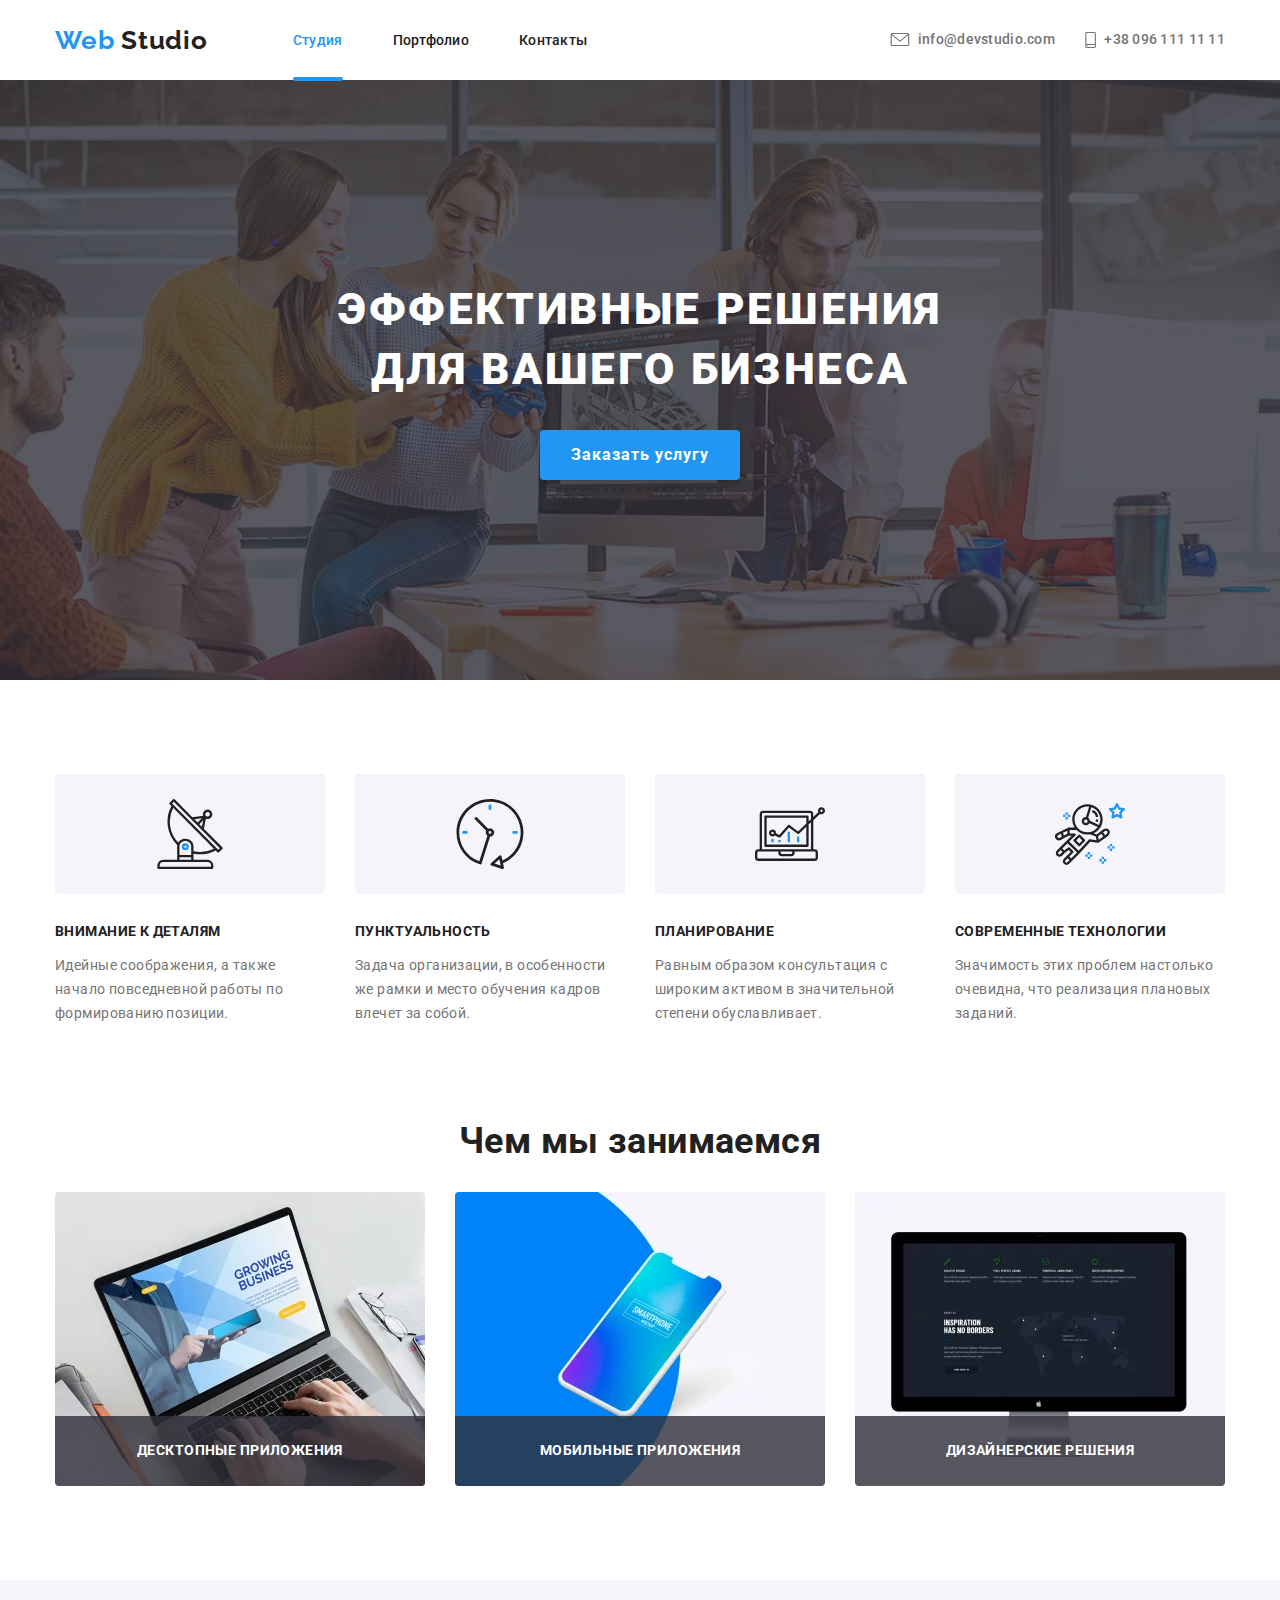
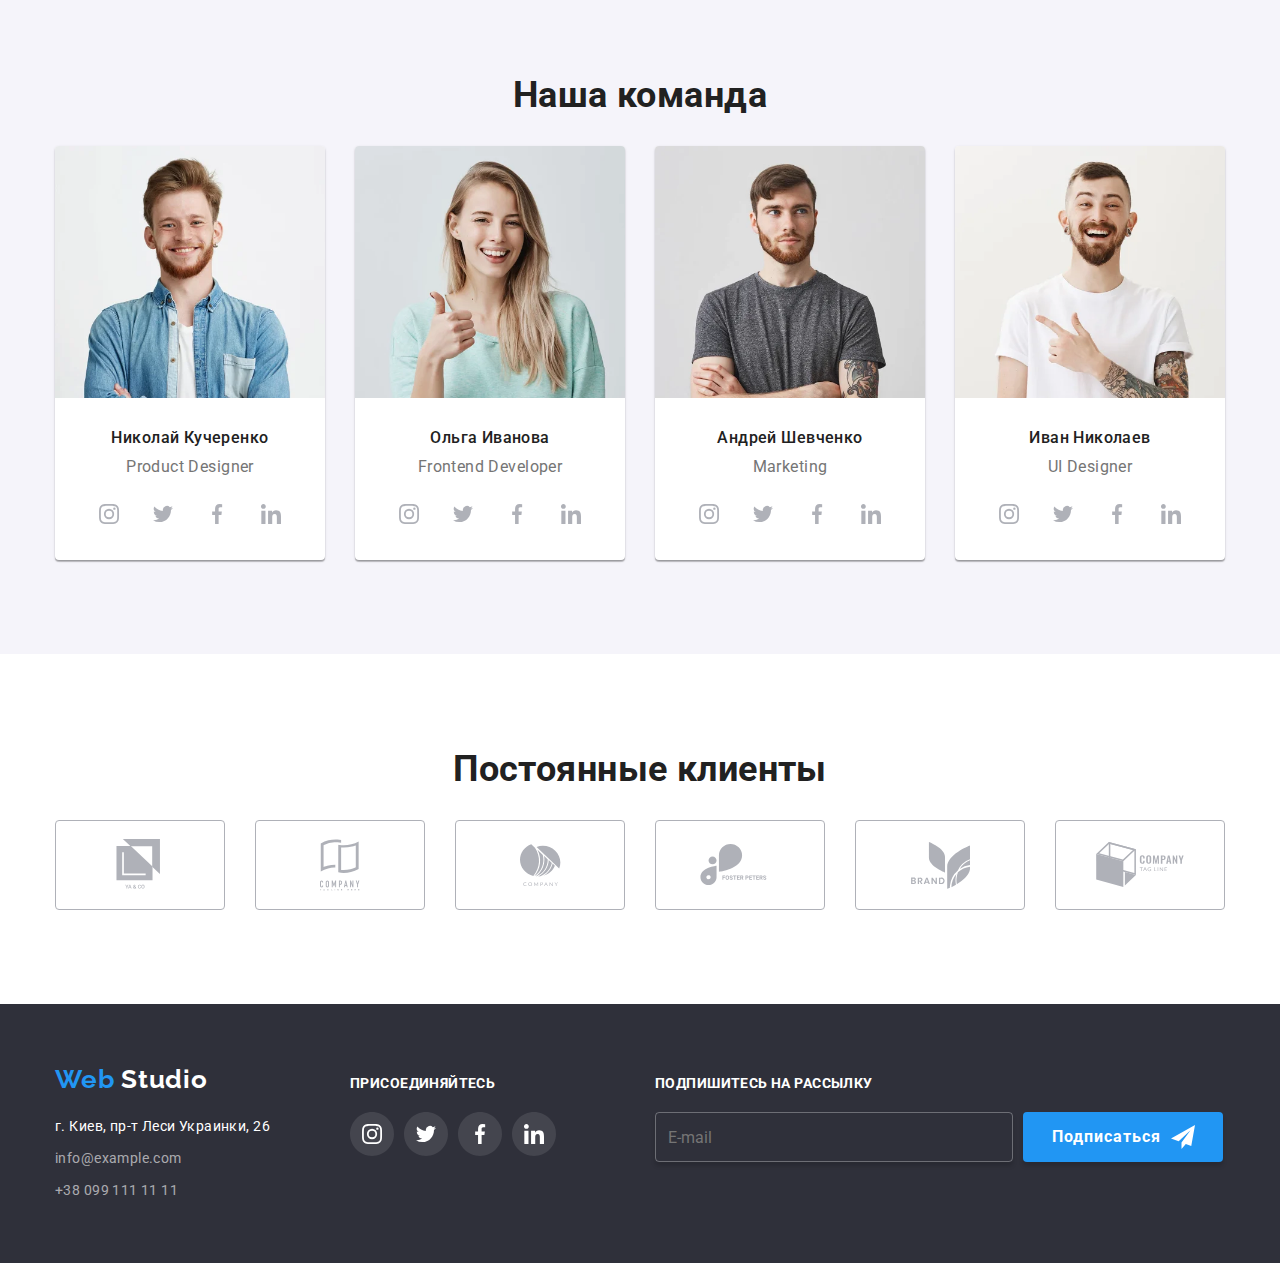
==== commit fadb9926: "Заменяет фоновый рисунок героя на лучший качеством" ====
--- a/index.html
+++ b/index.html
@@ -86,7 +86,7 @@
                     </b>
                     <div class="form__input-container">                    
                         <label class="form__field">
-                            <input class="form__input" type="text" name="name" placeholder=" " autofocus/>
+                            <input class="form__input" type="text" name="name" placeholder=" " autofocus required/>
                             <span class="form__label">Имя</span>
                             <span class="icon-input">
                                 <svg class="icon-person" width="18" height="18">
@@ -95,7 +95,7 @@
                             </span>
                         </label>
                         <label class="form__field">
-                            <input class="form__input" type="tel" name="tel" placeholder=" "/>
+                            <input class="form__input" type="tel" name="tel" placeholder=" " required/>
                             <span class="form__label">Телефон</span>
                             <span class="icon-input">
                                 <svg class="icon-phone" width="18" height="18">
@@ -185,21 +185,21 @@
                 <li class="work__item">                    
                     <picture>
                         <source type="image/webp"
-                            srcset="./images/desktop-apps-370.webp 1x,
-                                    ./images/desktop-apps-370@2x.webp 2x,
-                                    ./images/desktop-apps-370@3x.webp 3x"/>
+                            srcset="./images/work/desktop-apps-370.webp 1x,
+                                    ./images/work/desktop-apps-370@2x.webp 2x,
+                                    ./images/work/desktop-apps-370@3x.webp 3x"/>
                         <source type="image/jpeg"
-                            srcset="./images/desktop-apps-370.jpg 1x,
-                                    ./images/desktop-apps-370@2x.jpg 2x,
-                                    ./images/desktop-apps-370@3x.jpg 3x"/>
+                            srcset="./images/work/desktop-apps-370.jpg 1x,
+                                    ./images/work/desktop-apps-370@2x.jpg 2x,
+                                    ./images/work/desktop-apps-370@3x.jpg 3x"/>
                         <img alt="Ноутбук в работе" class="work__img" 
-                            src="./images/desktop-apps-370.jpg"
-                            srcset="./images/desktop-apps-370.webp 370w,
-                                    ./images/desktop-apps-370@2x.webp 740w,
-                                    ./images/desktop-apps-370@3x.webp 1110w,
-                                    ./images/desktop-apps-370.jpg 370w,
-                                    ./images/desktop-apps-370@2x.jpg 740w,
-                                    ./images/desktop-apps-370@3x.jpg 1110w"
+                            src="./images/work/desktop-apps-370.jpg"
+                            srcset="./images/work/desktop-apps-370.webp 370w,
+                                    ./images/work/desktop-apps-370@2x.webp 740w,
+                                    ./images/work/desktop-apps-370@3x.webp 1110w,
+                                    ./images/work/desktop-apps-370.jpg 370w,
+                                    ./images/work/desktop-apps-370@2x.jpg 740w,
+                                    ./images/work/desktop-apps-370@3x.jpg 1110w"
                             sizes="33vw"/>
                     </picture>
                     <h3 class="work__subtitle">Десктопные приложения</h3>
@@ -207,21 +207,21 @@
                 <li class="work__item">
                     <picture>
                         <source type="image/webp"
-                            srcset="./images/mobile-apps-370.webp 1x,
-                                    ./images/mobile-apps-370@2x.webp 2x,
-                                    ./images/mobile-apps-370@3x.webp 3x"/>
+                            srcset="./images/work/mobile-apps-370.webp 1x,
+                                    ./images/work/mobile-apps-370@2x.webp 2x,
+                                    ./imageswork/mobile-apps-370@3x.webp 3x"/>
                         <source type="image/jpeg"
-                            srcset="./images/mobile-apps-370.jpg 1x,
-                                    ./images/mobile-apps-370@2x.jpg 2x,
-                                    ./images/mobile-apps-370@3x.jpg 3x""/>
+                            srcset="./images/work/mobile-apps-370.jpg 1x,
+                                    ./images/work/mobile-apps-370@2x.jpg 2x,
+                                    ./images/work/mobile-apps-370@3x.jpg 3x""/>
                         <img alt="Мобильный телефон" class="work__img"
-                            src="./images/mobile-apps-370.jpg"
-                            srcset="./images/mobile-apps-370.webp 370w,
-                                    ./images/mobile-apps-370@2x.webp 740w,
-                                    ./images/mobile-apps-370@3x.webp 1110w,
-                                    ./images/mobile-apps-370.jpg 370w,
-                                    ./images/mobile-apps-370@2x.jpg 740w,
-                                    ./images/mobile-apps-370@3x.jpg 1110w"
+                            src="./images/work/mobile-apps-370.jpg"
+                            srcset="./images/work/mobile-apps-370.webp 370w,
+                                    ./images/work/mobile-apps-370@2x.webp 740w,
+                                    ./images/work/mobile-apps-370@3x.webp 1110w,
+                                    ./images/work/mobile-apps-370.jpg 370w,
+                                    ./images/work/mobile-apps-370@2x.jpg 740w,
+                                    ./images/work/mobile-apps-370@3x.jpg 1110w"
                             sizes="33vw"/>
                     </picture>
                     <h3 class="work__subtitle">Мобильные приложения</h3>
@@ -229,21 +229,21 @@
                 <li class="work__item">
                     <picture>
                         <source type="image/webp"
-                            srcset="./images/design-370.webp 1x,
-                                    ./images/design-370@2x.webp 2x,
-                                    ./images/design-370@3x.webp 3x"/>
+                            srcset="./images/work/design-370.webp 1x,
+                                    ./images/work/design-370@2x.webp 2x,
+                                    ./images/work/design-370@3x.webp 3x"/>
                         <source type="image/jpeg"
-                            srcset="./images/design-370.jpg 1x,
-                                    ./images/design-370@2x.jpg 2x,
-                                    ./images/design-370@3x.jpg 3x"/>
+                            srcset="./images/work/design-370.jpg 1x,
+                                    ./images/work/design-370@2x.jpg 2x,
+                                    ./images/work/design-370@3x.jpg 3x"/>
                         <img alt="Дизайн проекта на мониторе" class="work__img"
-                            src="./images/design-370.jpg"
-                            srcset="./images/design-370.webp 370w,
-                                    ./images/design-370@2x.webp 740w,
-                                    ./images/design-370@3x.webp 1110w,
-                                    ./images/design-370.jpg 370w,
-                                    ./images/design-370@2x.jpg 740w,
-                                    ./images/design-370@3x.jpg 1110w"
+                            src="./images/work/design-370.jpg"
+                            srcset="./images/work/design-370.webp 370w,
+                                    ./images/work/design-370@2x.webp 740w,
+                                    ./images/work/design-370@3x.webp 1110w,
+                                    ./images/work/design-370.jpg 370w,
+                                    ./images/work/design-370@2x.jpg 740w,
+                                    ./images/work/design-370@3x.jpg 1110w"
                             sizes="33vw"/>
                     </picture>
                     <h3 class="work__subtitle">Дизайнерские решения</h3>
@@ -259,21 +259,21 @@
                 <li class="team-members__item">
                     <picture>
                         <source type="image/webp"
-                            srcset="./images/kucherenko-450.webp 1x, 
-                                    ./images/kucherenko-450@2x.webp 2x,
-                                    ./images/kucherenko-450@3x.webp 3x"/>
+                            srcset="./images/team/kucherenko-450.webp 1x, 
+                                    ./images/team/kucherenko-450@2x.webp 2x,
+                                    ./images/team/kucherenko-450@3x.webp 3x"/>
                         <source type="image/jpeg"
-                            srcset="./images/kucherenko-450.jpg 1x, 
-                                    ./images/kucherenko-450@2x.jpg 2x,
-                                    ./images/kucherenko-450@3x.jpg 3x"/>
+                            srcset="./images/team/kucherenko-450.jpg 1x, 
+                                    ./images/team/kucherenko-450@2x.jpg 2x,
+                                    ./images/team/kucherenko-450@3x.jpg 3x"/>
                         <img alt="Фото Николая Кучеренко" class="team-members__pic"
-                            src="./images/kucherenko-450.jpg" 
-                            srcset="./images/kucherenko-450.webp 450w,
-                                    ./images/kucherenko-450@2x.webp 900w,
-                                    ./images/kucherenko-450@3x.webp 1350w,
-                                    ./images/kucherenko-450.jpg 450w,
-                                    ./images/kucherenko-450@2x.jpg 900w,
-                                    ./images/kucherenko-450@3x.jpg 1350w"
+                            src="./images/team/kucherenko-450.jpg" 
+                            srcset="./images/team/kucherenko-450.webp 450w,
+                                    ./images/team/kucherenko-450@2x.webp 900w,
+                                    ./images/team/kucherenko-450@3x.webp 1350w,
+                                    ./images/team/kucherenko-450.jpg 450w,
+                                    ./images/team/kucherenko-450@2x.jpg 900w,
+                                    ./images/team/kucherenko-450@3x.jpg 1350w"
                             sizes="(min-width: 1200px) 25vw, (min-width: 768px) 50vw, 100vw"/>
                     </picture>
                     <div class="team-members__content">
@@ -322,21 +322,21 @@
                 <li class="team-members__item">
                     <picture>
                         <source type="image/webp"
-                            srcset="./images/ivanova-450.webp 1x, 
-                                    ./images/ivanova-450@2x.webp 2x,
-                                    ./images/ivanova-450@3x.webp 3x"/>
+                            srcset="./images/team/ivanova-450.webp 1x, 
+                                    ./images/team/ivanova-450@2x.webp 2x,
+                                    ./images/team/ivanova-450@3x.webp 3x"/>
                         <source type="image/jpeg"
-                            srcset="./images/ivanova-450.jpg 1x, 
-                                    ./images/ivanova-450@2x.jpg 2x,
-                                    ./images/ivanova-450@3x.jpg 3x"/>
+                            srcset="./images/team/ivanova-450.jpg 1x, 
+                                    ./images/team/ivanova-450@2x.jpg 2x,
+                                    ./images/team/ivanova-450@3x.jpg 3x"/>
                         <img alt="Фото Ольги Ивановой" class="team-members__pic"
-                            src="./images/ivanova-450.jpg" 
-                            srcset="./images/ivanova-450.webp 450w,
-                                    ./images/ivanova-450@2x.webp 900w,
-                                    ./images/ivanova-450@3x.webp 1350w,
-                                    ./images/ivanova-450.jpg 450w,
-                                    ./images/ivanova-450@2x.jpg 900w,
-                                    ./images/ivanova-450@3x.jpg 1350w"
+                            src="./images/team/ivanova-450.jpg" 
+                            srcset="./images/team/ivanova-450.webp 450w,
+                                    ./images/team/ivanova-450@2x.webp 900w,
+                                    ./images/team/ivanova-450@3x.webp 1350w,
+                                    ./images/team/ivanova-450.jpg 450w,
+                                    ./images/team/ivanova-450@2x.jpg 900w,
+                                    ./images/team/ivanova-450@3x.jpg 1350w"
                             sizes="(min-width: 1200px) 25vw, (min-width: 768px) 50vw, 100vw"/>
                     </picture>
                     <div class="team-members__content">
@@ -385,21 +385,21 @@
                 <li class="team-members__item">
                     <picture>
                         <source type="image/webp"
-                            srcset="./images/shevchenko-450.webp 1x, 
-                                    ./images/shevchenko-450@2x.webp 2x,
-                                    ./images/shevchenko-450@3x.webp 3x"/>
+                            srcset="./images/team/shevchenko-450.webp 1x, 
+                                    ./images/team/shevchenko-450@2x.webp 2x,
+                                    ./images/team/shevchenko-450@3x.webp 3x"/>
                         <source type="image/jpeg"
-                            srcset="./images/shevchenko-450.jpg 1x, 
-                                    ./images/shevchenko-450@2x.jpg 2x,
-                                    ./images/shevchenko-450@3x.jpg 3x"/>
+                            srcset="./images/team/shevchenko-450.jpg 1x, 
+                                    ./images/team/shevchenko-450@2x.jpg 2x,
+                                    ./images/team/shevchenko-450@3x.jpg 3x"/>
                         <img alt="Фото Андрея Шевченко" class="team-members__pic"
-                            src="./images/shevchenko-450.jpg"
-                            srcset="./images/shevchenko-450.webp 450w,
-                                    ./images/shevchenko-450@2x.webp 900w,
-                                    ./images/shevchenko-450@3x.webp 1350w,
-                                    ./images/shevchenko-450.jpg 450w,
-                                    ./images/shevchenko-450@2x.jpg 900w,
-                                    ./images/shevchenko-450@3x.jpg 1350w"
+                            src="./images/team/shevchenko-450.jpg"
+                            srcset="./images/team/shevchenko-450.webp 450w,
+                                    ./images/team/shevchenko-450@2x.webp 900w,
+                                    ./images/team/shevchenko-450@3x.webp 1350w,
+                                    ./images/team/shevchenko-450.jpg 450w,
+                                    ./images/team/shevchenko-450@2x.jpg 900w,
+                                    ./images/team/shevchenko-450@3x.jpg 1350w"
                             sizes="(min-width: 1200px) 25vw, (min-width: 768px) 50vw, 100vw"/>
                     </picture>
                     <div class="team-members__content">
@@ -448,21 +448,21 @@
                 <li class="team-members__item">
                     <picture>
                         <source type="image/webp"
-                            srcset="./images/nikolaev-450.webp 1x, 
-                                    ./images/nikolaev-450@2x.webp 2x,
-                                    ./images/nikolaev-450@3x.webp 3x"/>
+                            srcset="./images/team/nikolaev-450.webp 1x, 
+                                    ./images/team/nikolaev-450@2x.webp 2x,
+                                    ./images/team/nikolaev-450@3x.webp 3x"/>
                         <source type="image/jpeg"
-                            srcset="./images/nikolaev-450.jpg 1x, 
-                                    ./images/nikolaev-450@2x.jpg 2x,
-                                    ./images/nikolaev-450@3x.jpg 3x"/>
+                            srcset="./images/team/nikolaev-450.jpg 1x, 
+                                    ./images/team/nikolaev-450@2x.jpg 2x,
+                                    ./images/team/nikolaev-450@3x.jpg 3x"/>
                         <img alt="Фото Ивана Николаева" class="team-members__pic"
-                            src="./images/nikolaev-450.jpg" 
-                            srcset="./images/nikolaev-450.webp 450w,
-                                    ./images/nikolaev-450@2x.webp 900w,
-                                    ./images/nikolaev-450@3x.webp 1350w,
-                                    ./images/nikolaev-450.jpg 450w,
-                                    ./images/nikolaev-450@2x.jpg 900w,
-                                    ./images/nikolaev-450@3x.jpg 1350w"
+                            src="./images/team/nikolaev-450.jpg" 
+                            srcset="./images/team/nikolaev-450.webp 450w,
+                                    ./images/team/nikolaev-450@2x.webp 900w,
+                                    ./images/team/nikolaev-450@3x.webp 1350w,
+                                    ./images/team/nikolaev-450.jpg 450w,
+                                    ./images/team/nikolaev-450@2x.jpg 900w,
+                                    ./images/team/nikolaev-450@3x.jpg 1350w"
                             sizes="(min-width: 1200px) 25vw, (min-width: 768px) 50vw, 100vw"/>
                     </picture>
                     <div class="team-members__content"/>
--- a/css/main.min.css
+++ b/css/main.min.css
@@ -1,2 +1,2 @@
-/*! modern-normalize v0.6.0 | MIT License | https://github.com/sindresorhus/modern-normalize */*,*::before,*::after{-webkit-box-sizing:border-box;box-sizing:border-box}:root{-moz-tab-size:4;-o-tab-size:4;tab-size:4}html{line-height:1.15;-webkit-text-size-adjust:100%}body{margin:0}body{font-family:system-ui,-apple-system,"Segoe UI",Roboto,Helvetica,Arial,sans-serif,"Apple Color Emoji","Segoe UI Emoji"}hr{height:0}abbr[title]{-webkit-text-decoration:underline dotted;text-decoration:underline dotted}b,strong{font-weight:bolder}code,kbd,samp,pre{font-family:SFMono-Regular, Consolas, "Liberation Mono", Menlo, monospace;font-size:1em}small{font-size:80%}sub,sup{font-size:75%;line-height:0;position:relative;vertical-align:baseline}sub{bottom:-0.25em}sup{top:-0.5em}button,input,optgroup,select,textarea{font-family:inherit;font-size:100%;line-height:1.15;margin:0}button,select{text-transform:none}button,[type="button"],[type="reset"],[type="submit"]{-webkit-appearance:button}button::-moz-focus-inner,[type="button"]::-moz-focus-inner,[type="reset"]::-moz-focus-inner,[type="submit"]::-moz-focus-inner{border-style:none;padding:0}button:-moz-focusring,[type="button"]:-moz-focusring,[type="reset"]:-moz-focusring,[type="submit"]:-moz-focusring{outline:1px dotted ButtonText}fieldset{padding:0.35em 0.75em 0.625em}legend{padding:0}progress{vertical-align:baseline}[type="number"]::-webkit-inner-spin-button,[type="number"]::-webkit-outer-spin-button{height:auto}[type="search"]{-webkit-appearance:textfield;outline-offset:-2px}[type="search"]::-webkit-search-decoration{-webkit-appearance:none}::-webkit-file-upload-button{-webkit-appearance:button;font:inherit}summary{display:list-item}html{-webkit-box-sizing:border-box;box-sizing:border-box}*,*::before,*::after{-webkit-box-sizing:inherit;box-sizing:inherit}body{margin:0;font-family:"Roboto",sans-serif;font-weight:400;font-size:14px;letter-spacing:0.03em;line-height:1.14;color:#212121;background-color:#fff}img{display:block;max-width:100%;height:auto}.site-nav,.contacts,.features__list,.work__list,.team-members__list,.socials,.clients__list,.filter__list,.product__list{list-style:none;margin:0;padding-left:0}.site-nav__link,.link-envelope,.link-smartphone,.contacts__link,.clients__rectangle,.address__item,.product__link{text-decoration:none;color:#212121}.button-primary,.button-secondary{display:inline-block;font-size:16px;text-decoration:none;text-align:center;cursor:pointer;border-radius:4px;border-color:transparent}.features__title,.hidden-label,.portfolio__title{position:absolute !important;clip:rect(1px 1px 1px 1px);clip:rect(1px, 1px, 1px, 1px);padding:0 !important;border:0 !important;height:1px !important;width:1px !important;overflow:hidden}.features__subtitle,.work__subtitle,.footer__signup-title{margin-top:0;font-size:inherit;font-weight:700;text-transform:uppercase}.section{padding-top:60px;padding-bottom:60px}@media screen and (min-width: 1200px){.section{padding-top:94px;padding-bottom:94px}}.section-title{margin-top:0;margin-bottom:30px;font-weight:700;font-size:28px;line-height:1.18;text-align:center;color:#212121}@media screen and (min-width: 1200px){.section-title{font-size:36px;line-height:1.17}}.container{margin-left:auto;margin-right:auto;padding-left:15px;padding-right:15px}@media screen and (min-width: 480px){.container{width:480px}}@media screen and (min-width: 768px){.container{width:768px}}@media screen and (min-width: 1200px){.container{width:1200px}}.logo{font-family:"Raleway",sans-serif;font-weight:700;font-size:26px;line-height:1.19;letter-spacing:0.03em;text-decoration:none;color:#212121}.page-header{position:relative;height:60px}@media screen and (min-width: 768px){.page-header{height:80px}}.header__container{display:-webkit-box;display:-ms-flexbox;display:flex;-webkit-box-pack:justify;-ms-flex-pack:justify;justify-content:space-between;margin-top:0;padding-top:0;padding-bottom:0;font-weight:500;letter-spacing:0.02em}.header-border{border-bottom:1px solid #ECECEC}.logo-header{display:block;padding-top:15px;padding-bottom:16px}@media screen and (min-width: 768px){.logo-header{padding-top:25px;padding-bottom:24px;margin-right:80px}}@media screen and (min-width: 1200px){.logo-header{margin-right:85px}}.logo-style{color:#2196F3}.menu-button{display:-webkit-inline-box;display:-ms-inline-flexbox;display:inline-flex;-ms-flex-item-align:center;align-self:center;margin:0;padding:0;border:none;background-color:transparent;fill:currentColor;cursor:pointer;-webkit-transform:rotate(0deg);transform:rotate(0deg);-webkit-transition:fill 250ms cubic-bezier(0.4, 0, 0.2, 1),-webkit-transform 250ms cubic-bezier(0.4, 0, 0.2, 1);transition:fill 250ms cubic-bezier(0.4, 0, 0.2, 1),-webkit-transform 250ms cubic-bezier(0.4, 0, 0.2, 1);transition:fill 250ms cubic-bezier(0.4, 0, 0.2, 1),transform 250ms cubic-bezier(0.4, 0, 0.2, 1);transition:fill 250ms cubic-bezier(0.4, 0, 0.2, 1),transform 250ms cubic-bezier(0.4, 0, 0.2, 1),-webkit-transform 250ms cubic-bezier(0.4, 0, 0.2, 1)}.menu-button:hover,.menu-button:focus{fill:#2196F3;-webkit-transform:rotate(180deg);transform:rotate(180deg);-webkit-transition:fill 250ms cubic-bezier(0.4, 0, 0.2, 1),-webkit-transform 250ms cubic-bezier(0.4, 0, 0.2, 1);transition:fill 250ms cubic-bezier(0.4, 0, 0.2, 1),-webkit-transform 250ms cubic-bezier(0.4, 0, 0.2, 1);transition:fill 250ms cubic-bezier(0.4, 0, 0.2, 1),transform 250ms cubic-bezier(0.4, 0, 0.2, 1);transition:fill 250ms cubic-bezier(0.4, 0, 0.2, 1),transform 250ms cubic-bezier(0.4, 0, 0.2, 1),-webkit-transform 250ms cubic-bezier(0.4, 0, 0.2, 1)}@media screen and (min-width: 768px){.menu-button{display:none}}.menu-button .icon-cross{display:none}.menu-button.is-open .icon-cross{display:block}.menu-button.is-open .icon-menu{display:none}.menu{margin:0;text-align:center}@media screen and (max-width: 767px){.menu{display:none;position:absolute;z-index:999;top:100%;left:0;width:100%;padding-top:60px;padding-bottom:60px;font-weight:500;font-size:18px;line-height:1.17;letter-spacing:0.02em;border-top:1px solid #ECECEC;background-color:#fff;-webkit-box-shadow:0px 1px 3px rgba(0,0,0,0.16),0px 2px 4px rgba(0,0,0,0.08),0px 4px 8px rgba(0,0,0,0.04);box-shadow:0px 1px 3px rgba(0,0,0,0.16),0px 2px 4px rgba(0,0,0,0.08),0px 4px 8px rgba(0,0,0,0.04)}.menu.is-open{display:block}}@media screen and (min-width: 768px){.menu{display:-webkit-box;display:-ms-flexbox;display:flex;-webkit-box-pack:justify;-ms-flex-pack:justify;justify-content:space-between;-webkit-box-flex:1;-ms-flex-positive:1;flex-grow:1}}@media screen and (max-width: 767px){.site-nav{margin-bottom:60px}}@media screen and (min-width: 768px){.site-nav{display:-webkit-box;display:-ms-flexbox;display:flex}}@media screen and (max-width: 767px){.site-nav__item:not(:last-child){margin-bottom:40px}}@media screen and (min-width: 768px){.site-nav__item:not(:last-child){margin-right:50px}}.site-nav__link{padding-top:10px;padding-bottom:10px;-webkit-transition:250ms cubic-bezier(0.4, 0, 0.2, 1);transition:250ms cubic-bezier(0.4, 0, 0.2, 1)}@media screen and (min-width: 768px){.site-nav__link{display:-webkit-box;display:-ms-flexbox;display:flex;padding-top:33px;padding-bottom:32px}}.site-nav__link:hover,.site-nav__link:focus{color:#2196F3;-webkit-transition:250ms cubic-bezier(0.4, 0, 0.2, 1);transition:250ms cubic-bezier(0.4, 0, 0.2, 1)}.site-nav__link--current{position:relative;color:#2196F3}.site-nav__link--current::before{content:'';position:absolute;display:block;width:100%;height:4px;left:0;bottom:0;border-radius:2px;background-color:#2196F3}@media screen and (min-width: 768px){.contacts{display:block;margin-left:auto;text-align:start}}@media screen and (min-width: 1200px){.contacts{display:-webkit-box;display:-ms-flexbox;display:flex;margin-top:0;margin-bottom:0}}@media screen and (max-width: 767px){.contacts__item{padding-top:8px;padding-bottom:8px}}@media screen and (min-width: 1200px){.contacts__item:not(:last-child){margin-right:30px}}@media screen and (min-width: 768px) and (max-width: 1199px){.link-envelope{display:block;padding-bottom:5px;padding-top:19px}}@media screen and (min-width: 768px) and (max-width: 1199px){.link-smartphone{display:block;padding-top:5px;padding-bottom:19px}}.contacts__link{color:#757575;-webkit-transition:250ms cubic-bezier(0.4, 0, 0.2, 1);transition:250ms cubic-bezier(0.4, 0, 0.2, 1)}@media screen and (min-width: 1200px){.contacts__link{display:block;padding-top:32px;padding-bottom:31px}}.contacts__link:hover,.contacts__link:focus{color:#2196F3;-webkit-transition:250ms cubic-bezier(0.4, 0, 0.2, 1);transition:250ms cubic-bezier(0.4, 0, 0.2, 1)}.contacts__link:hover .icon-contacts,.contacts__link:focus .icon-contacts{color:#2196F3;fill:#2196F3;-webkit-transition:250ms cubic-bezier(0.4, 0, 0.2, 1);transition:250ms cubic-bezier(0.4, 0, 0.2, 1)}.icon-contacts{display:inline-block;vertical-align:middle;margin-right:5px;fill:#757575;-webkit-transition:250ms cubic-bezier(0.4, 0, 0.2, 1);transition:250ms cubic-bezier(0.4, 0, 0.2, 1)}.icon-envelope{width:20px;height:14px}.icon-smartphone{width:11px;height:16px}.hero{max-width:480px;height:400px;margin-right:auto;margin-left:auto;text-align:center;background-color:#2F303A;background-repeat:no-repeat;background-position:center;background-size:cover}@media screen and (max-width: 480px){.hero{background-image:-webkit-gradient(linear, left top, right top, from(rgba(47,48,58,0.8)), to(rgba(47,48,58,0.8))),url(../images/hero-480.jpg);background-image:linear-gradient(to right, rgba(47,48,58,0.8), rgba(47,48,58,0.8)),url(../images/hero-480.jpg)}}@media screen and (max-width: 480px) and (min-device-pixel-ratio: 2), screen and (max-width: 480px) and (-webkit-min-device-pixel-ratio: 2), screen and (max-width: 480px) and (min-resolution: 192dpi), screen and (max-width: 480px) and (min-resolution: 2dppx){.hero{background-image:-webkit-gradient(linear, left top, right top, from(rgba(47,48,58,0.8)), to(rgba(47,48,58,0.8))),url(../images/hero-480@2x.jpg);background-image:linear-gradient(to right, rgba(47,48,58,0.8), rgba(47,48,58,0.8)),url(../images/hero-480@2x.jpg)}}@media screen and (max-width: 480px) and (min-device-pixel-ratio: 3), screen and (max-width: 480px) and (-webkit-min-device-pixel-ratio: 3), screen and (max-width: 480px) and (min-resolution: 288dpi), screen and (max-width: 480px) and (min-resolution: 3dppx){.hero{background-image:-webkit-gradient(linear, left top, right top, from(rgba(47,48,58,0.8)), to(rgba(47,48,58,0.8))),url(../images/hero-480@3x.jpg);background-image:linear-gradient(to right, rgba(47,48,58,0.8), rgba(47,48,58,0.8)),url(../images/hero-480@3x.jpg)}}@media screen and (min-width: 481px) and (max-width: 1199px){.hero{max-width:768px;background-image:-webkit-gradient(linear, left top, right top, from(rgba(47,48,58,0.8)), to(rgba(47,48,58,0.8))),url(../images/hero-768.jpg);background-image:linear-gradient(to right, rgba(47,48,58,0.8), rgba(47,48,58,0.8)),url(../images/hero-768.jpg)}}@media screen and (min-width: 481px) and (max-width: 1199px) and (min-device-pixel-ratio: 2), screen and (min-width: 481px) and (max-width: 1199px) and (-webkit-min-device-pixel-ratio: 2), screen and (min-width: 481px) and (max-width: 1199px) and (min-resolution: 192dpi), screen and (min-width: 481px) and (max-width: 1199px) and (min-resolution: 2dppx){.hero{background-image:-webkit-gradient(linear, left top, right top, from(rgba(47,48,58,0.8)), to(rgba(47,48,58,0.8))),url(../images/hero-768@2x.jpg);background-image:linear-gradient(to right, rgba(47,48,58,0.8), rgba(47,48,58,0.8)),url(../images/hero-768@2x.jpg)}}@media screen and (min-width: 481px) and (max-width: 1199px) and (min-device-pixel-ratio: 3), screen and (min-width: 481px) and (max-width: 1199px) and (-webkit-min-device-pixel-ratio: 3), screen and (min-width: 481px) and (max-width: 1199px) and (min-resolution: 288dpi), screen and (min-width: 481px) and (max-width: 1199px) and (min-resolution: 3dppx){.hero{background-image:-webkit-gradient(linear, left top, right top, from(rgba(47,48,58,0.8)), to(rgba(47,48,58,0.8))),url(../images/hero-768@3x.jpg);background-image:linear-gradient(to right, rgba(47,48,58,0.8), rgba(47,48,58,0.8)),url(../images/hero-768@3x.jpg)}}@media screen and (min-width: 769px){.hero{max-width:1600px;height:400px;background-image:-webkit-gradient(linear, left top, right top, from(rgba(47,48,58,0.8)), to(rgba(47,48,58,0.8))),url(../images/hero-1600.jpg);background-image:linear-gradient(to right, rgba(47,48,58,0.8), rgba(47,48,58,0.8)),url(../images/hero-1600.jpg)}}@media screen and (min-width: 769px) and (min-width: 1200px){.hero{height:600px}}@media screen and (min-width: 769px) and (min-device-pixel-ratio: 2), screen and (min-width: 769px) and (-webkit-min-device-pixel-ratio: 2), screen and (min-width: 769px) and (min-resolution: 192dpi), screen and (min-width: 769px) and (min-resolution: 2dppx){.hero{background-image:-webkit-gradient(linear, left top, right top, from(rgba(47,48,58,0.8)), to(rgba(47,48,58,0.8))),url(../images/hero-1600@2x.jpg);background-image:linear-gradient(to right, rgba(47,48,58,0.8), rgba(47,48,58,0.8)),url(../images/hero-1600@2x.jpg)}}@media screen and (min-width: 769px) and (min-device-pixel-ratio: 3), screen and (min-width: 769px) and (-webkit-min-device-pixel-ratio: 3), screen and (min-width: 769px) and (min-resolution: 288dpi), screen and (min-width: 769px) and (min-resolution: 3dppx){.hero{background-image:-webkit-gradient(linear, left top, right top, from(rgba(47,48,58,0.8)), to(rgba(47,48,58,0.8))),url(../images/hero-1600@3x.jpg);background-image:linear-gradient(to right, rgba(47,48,58,0.8), rgba(47,48,58,0.8)),url(../images/hero-1600@3x.jpg)}}.hero__container{display:-webkit-box;display:-ms-flexbox;display:flex;-webkit-box-align:center;-ms-flex-align:center;align-items:center;-webkit-box-pack:center;-ms-flex-pack:center;justify-content:center;margin-bottom:0;height:100%;width:100%;color:#fff}.hero__title{margin-top:0;margin-bottom:30px;font-weight:900;font-size:26px;line-height:1.62;letter-spacing:0.06em;text-transform:uppercase}@media screen and (min-width: 1200px){.hero__title{font-size:44px;line-height:1.36}}.button-primary{display:-webkit-inline-box;display:-ms-inline-flexbox;display:inline-flex;-webkit-box-align:center;-ms-flex-align:center;align-items:center;-webkit-box-pack:center;-ms-flex-pack:center;justify-content:center;padding-top:10px;padding-bottom:10px;width:200px;height:50px;font-weight:700;line-height:1.87;letter-spacing:0.06em;vertical-align:middle;color:#fff;background-color:#2196F3;-webkit-box-shadow:0px 4px 4px rgba(0,0,0,0.15);box-shadow:0px 4px 4px rgba(0,0,0,0.15);-webkit-transition:250ms cubic-bezier(0.4, 0, 0.2, 1);transition:250ms cubic-bezier(0.4, 0, 0.2, 1)}.button-primary:hover,.button-primary:focus{background-color:#088bf7;-webkit-transition:250ms cubic-bezier(0.4, 0, 0.2, 1);transition:250ms cubic-bezier(0.4, 0, 0.2, 1)}.backdrop{position:fixed;z-index:999;top:0;left:0;width:100%;height:100%;padding:15px;background-color:rgba(0,0,0,0.5);opacity:1;-webkit-transition:opacity 250ms cubic-bezier(0.4, 0, 0.2, 1);transition:opacity 250ms cubic-bezier(0.4, 0, 0.2, 1);overflow-y:scroll}.backdrop.is-hidden{opacity:0;pointer-events:none}.backdrop.is-hidden .modal{-webkit-transform:translate(0%, 0%) scale(1.1);transform:translate(0%, 0%) scale(1.1)}@media screen and (min-width: 480px){.backdrop.is-hidden .modal{-webkit-transform:translate(-50%, -50%) scale(1.1);transform:translate(-50%, -50%) scale(1.1)}}.modal{position:relative;padding:40px;margin:0;width:100%;min-height:581px;background-color:#fff;-webkit-box-shadow:0px 2px 1px rgba(0,0,0,0.2),0px 1px 1px rgba(0,0,0,0.14),0px 1px 3px rgba(0,0,0,0.12);box-shadow:0px 2px 1px rgba(0,0,0,0.2),0px 1px 1px rgba(0,0,0,0.14),0px 1px 3px rgba(0,0,0,0.12);border-radius:4px;-webkit-transition:-webkit-transform 250ms cubic-bezier(0.4, 0, 0.2, 1);transition:-webkit-transform 250ms cubic-bezier(0.4, 0, 0.2, 1);transition:transform 250ms cubic-bezier(0.4, 0, 0.2, 1);transition:transform 250ms cubic-bezier(0.4, 0, 0.2, 1), -webkit-transform 250ms cubic-bezier(0.4, 0, 0.2, 1)}@media screen and (min-width: 480px){.modal{position:absolute;top:50%;left:50%;max-width:450px;-webkit-transform:translate(-50%, -50%) scale(1);transform:translate(-50%, -50%) scale(1)}}@media screen and (min-width: 1200px){.modal{max-width:528px}}.close-button{position:absolute;top:0;right:0;display:-webkit-box;display:-ms-flexbox;display:flex;-webkit-box-align:center;-ms-flex-align:center;align-items:center;-webkit-box-pack:center;-ms-flex-pack:center;justify-content:center;width:30px;height:30px;cursor:pointer;border-radius:50%;border:1px solid rgba(0,0,0,0.1);background-color:#fff;-webkit-transform:translate(-25%, 25%) scale(1);transform:translate(-25%, 25%) scale(1);-webkit-transition:-webkit-transform 250ms cubic-bezier(0.4, 0, 0.2, 1);transition:-webkit-transform 250ms cubic-bezier(0.4, 0, 0.2, 1);transition:transform 250ms cubic-bezier(0.4, 0, 0.2, 1);transition:transform 250ms cubic-bezier(0.4, 0, 0.2, 1), -webkit-transform 250ms cubic-bezier(0.4, 0, 0.2, 1)}.icon-close-btn{display:inline-block;width:11px;height:11px;fill:currentColor;-webkit-transform:scale(1) rotate(0deg);transform:scale(1) rotate(0deg);-webkit-transition:fill 250ms cubic-bezier(0.4, 0, 0.2, 1),-webkit-transform 250ms cubic-bezier(0.4, 0, 0.2, 1);transition:fill 250ms cubic-bezier(0.4, 0, 0.2, 1),-webkit-transform 250ms cubic-bezier(0.4, 0, 0.2, 1);transition:transform 250ms cubic-bezier(0.4, 0, 0.2, 1),fill 250ms cubic-bezier(0.4, 0, 0.2, 1);transition:transform 250ms cubic-bezier(0.4, 0, 0.2, 1),fill 250ms cubic-bezier(0.4, 0, 0.2, 1),-webkit-transform 250ms cubic-bezier(0.4, 0, 0.2, 1)}.close-button:hover .icon-close-btn,.close-button:focus .icon-close-btn{fill:#2196F3;-webkit-transform:scale(1.2) rotate(180deg);transform:scale(1.2) rotate(180deg);-webkit-transition:fill 250ms cubic-bezier(0.4, 0, 0.2, 1),-webkit-transform 250ms cubic-bezier(0.4, 0, 0.2, 1);transition:fill 250ms cubic-bezier(0.4, 0, 0.2, 1),-webkit-transform 250ms cubic-bezier(0.4, 0, 0.2, 1);transition:transform 250ms cubic-bezier(0.4, 0, 0.2, 1),fill 250ms cubic-bezier(0.4, 0, 0.2, 1);transition:transform 250ms cubic-bezier(0.4, 0, 0.2, 1),fill 250ms cubic-bezier(0.4, 0, 0.2, 1),-webkit-transform 250ms cubic-bezier(0.4, 0, 0.2, 1)}.form__caption{display:inline-block;margin-top:0;margin-bottom:30px;font-weight:700;font-size:20px;line-height:1.15;text-align:center;letter-spacing:0.03em}.form__input-container{margin-bottom:20px}.form__field{position:relative;display:block}.form__field:not(:last-child){margin-bottom:28px}.form__label{position:absolute;top:12px;left:42px;margin-bottom:0;font-size:14px;letter-spacing:0.01em;color:#757575;pointer-events:none;-webkit-transform-origin:left;transform-origin:left;-webkit-transform:translateY(0) scale(1);transform:translateY(0) scale(1);-webkit-transition:color 250ms cubic-bezier(0.4, 0, 0.2, 1),-webkit-transform 250ms cubic-bezier(0.4, 0, 0.2, 1);transition:color 250ms cubic-bezier(0.4, 0, 0.2, 1),-webkit-transform 250ms cubic-bezier(0.4, 0, 0.2, 1);transition:transform 250ms cubic-bezier(0.4, 0, 0.2, 1),color 250ms cubic-bezier(0.4, 0, 0.2, 1);transition:transform 250ms cubic-bezier(0.4, 0, 0.2, 1),color 250ms cubic-bezier(0.4, 0, 0.2, 1),-webkit-transform 250ms cubic-bezier(0.4, 0, 0.2, 1)}.form__input:hover+.form__label,.form__input:focus+.form__label,.form__input:not(:placeholder-shown)+.form__label{color:#2196F3;-webkit-transform:translate(-26px, -32px) scale(0.86);transform:translate(-26px, -32px) scale(0.86);-webkit-transition:color 250ms cubic-bezier(0.4, 0, 0.2, 1),-webkit-transform 250ms cubic-bezier(0.4, 0, 0.2, 1);transition:color 250ms cubic-bezier(0.4, 0, 0.2, 1),-webkit-transform 250ms cubic-bezier(0.4, 0, 0.2, 1);transition:transform 250ms cubic-bezier(0.4, 0, 0.2, 1),color 250ms cubic-bezier(0.4, 0, 0.2, 1);transition:transform 250ms cubic-bezier(0.4, 0, 0.2, 1),color 250ms cubic-bezier(0.4, 0, 0.2, 1),-webkit-transform 250ms cubic-bezier(0.4, 0, 0.2, 1)}.icon-input{position:absolute;top:10px;left:16px;pointer-events:none;-webkit-transition:250ms cubic-bezier(0.4, 0, 0.2, 1);transition:250ms cubic-bezier(0.4, 0, 0.2, 1)}.form__input:hover ~ .icon-input,.form__input:focus ~ .icon-input,.form__input:not(:placeholder-shown) ~ .icon-input{fill:#2196F3;-webkit-transition:250ms cubic-bezier(0.4, 0, 0.2, 1);transition:250ms cubic-bezier(0.4, 0, 0.2, 1)}.form__input{padding:12px 16px 12px 42px;width:100%;height:40px;border:1px solid rgba(33,33,33,0.2);border-radius:4px;-webkit-transition:250ms cubic-bezier(0.4, 0, 0.2, 1);transition:250ms cubic-bezier(0.4, 0, 0.2, 1)}.form__input:hover,.form__input:focus,.form__input:not(:placeholder-shown){border-color:#2196F3;-webkit-transition:250ms cubic-bezier(0.4, 0, 0.2, 1);transition:250ms cubic-bezier(0.4, 0, 0.2, 1)}.comment{padding:12px 16px;margin-bottom:0;resize:none;min-height:120px}.comment__label{left:16px}.form__input:hover+.comment__label,.form__input:focus+.comment__label,.form__input:not(:placeholder-shown)+.comment__label{-webkit-transform:translateY(-32px) scale(0.86);transform:translateY(-32px) scale(0.86);-webkit-transition:-webkit-transform 250ms cubic-bezier(0.4, 0, 0.2, 1);transition:-webkit-transform 250ms cubic-bezier(0.4, 0, 0.2, 1);transition:transform 250ms cubic-bezier(0.4, 0, 0.2, 1);transition:transform 250ms cubic-bezier(0.4, 0, 0.2, 1), -webkit-transform 250ms cubic-bezier(0.4, 0, 0.2, 1)}.form__checkbox-container{margin-bottom:30px}.form__checkbox{position:absolute;width:1px;height:1px;margin:-1px;border:0;padding:0;clip:rect(0 0 0 0);overflow:hidden}.icon-checkbox{display:inline-block;margin-right:5px;width:15px;height:15px;border:2px solid #212121;border-radius:2px;vertical-align:sub;-webkit-transition:-webkit-transform 250ms cubic-bezier(0.4, 0, 0.2, 1);transition:-webkit-transform 250ms cubic-bezier(0.4, 0, 0.2, 1);transition:transform 250ms cubic-bezier(0.4, 0, 0.2, 1);transition:transform 250ms cubic-bezier(0.4, 0, 0.2, 1), -webkit-transform 250ms cubic-bezier(0.4, 0, 0.2, 1)}.form__checkbox:checked+.icon-checkbox{background-image:url(../images/checkbox.svg);background-size:contain;background-origin:border-box;border-color:transparent;-webkit-transform:scale(1.2);transform:scale(1.2);-webkit-transition:-webkit-transform 250ms cubic-bezier(0.4, 0, 0.2, 1);transition:-webkit-transform 250ms cubic-bezier(0.4, 0, 0.2, 1);transition:transform 250ms cubic-bezier(0.4, 0, 0.2, 1);transition:transform 250ms cubic-bezier(0.4, 0, 0.2, 1), -webkit-transform 250ms cubic-bezier(0.4, 0, 0.2, 1)}.form__checkbox-label{font-size:12px;line-height:1.16;letter-spacing:0.03em;color:#757575}@media screen and (min-width: 1200px){.form__checkbox-label{font-size:14px;line-height:1.71}}.policy{color:#2196F3}.send-button:disabled{color:#757575;background-color:#AFB1B8;pointer-events:none;-webkit-box-shadow:none;box-shadow:none}@media screen and (min-width: 768px){.features__list{display:-webkit-box;display:-ms-flexbox;display:flex;-ms-flex-wrap:wrap;flex-wrap:wrap}}.features__item{display:block}.features__item:not(:last-child){margin-bottom:30px}@media screen and (min-width: 768px) and (max-width: 1199px){.features__item{width:calc((100% - 30px) / 2);margin-right:30px;margin-bottom:30px}.features__item:nth-child(2n){margin-right:0}.features__item:nth-last-child(-n+2){margin-bottom:0}}@media screen and (min-width: 1200px){.features__item{width:calc((100% - 90px) / 4)}.features__item:not(:last-child){margin-right:30px;margin-bottom:0}}.features__subtitle{margin-bottom:10px;text-align:center;color:#212121}@media screen and (min-width: 768px){.features__subtitle{text-align:start}}.icon-features{display:-webkit-box;display:-ms-flexbox;display:flex;-webkit-box-orient:horizontal;-webkit-box-direction:normal;-ms-flex-direction:row;flex-direction:row;-webkit-box-align:center;-ms-flex-align:center;align-items:center;-webkit-box-pack:center;-ms-flex-pack:center;justify-content:center;margin-bottom:30px;width:100%;height:120px;background-color:#F5F4FA;border-radius:4px}.features__text{margin-bottom:0;line-height:1.71;color:#757575}.work__section{display:none;padding-top:0}@media screen and (min-width: 1200px){.work__section{display:-webkit-box;display:-ms-flexbox;display:flex}}.work__list{display:-webkit-box;display:-ms-flexbox;display:flex;margin-right:auto;margin-left:auto}.work__item{position:relative;margin-bottom:0}.work__item:not(:last-child){margin-right:30px}.work__img{display:block;border-radius:4px}.work__subtitle{position:absolute;bottom:0;left:0;margin-bottom:0;padding-top:27px;padding-bottom:27px;width:370px;min-height:70px;border-radius:0px 0px 4px 4px;text-align:center;color:#fff;background:rgba(47,48,58,0.8)}.team-members__section{background-color:#F5F4FA}.team-members__list{font-size:16px;line-height:1.19}@media screen and (min-width: 768px){.team-members__list{display:-webkit-box;display:-ms-flexbox;display:flex;-ms-flex-wrap:wrap;flex-wrap:wrap}}.team-members__item{display:-webkit-box;display:-ms-flexbox;display:flex;-webkit-box-orient:vertical;-webkit-box-direction:normal;-ms-flex-direction:column;flex-direction:column;-webkit-box-align:center;-ms-flex-align:center;align-items:center;width:100%;-webkit-box-shadow:0px 2px 1px rgba(0,0,0,0.2),0px 1px 1px rgba(0,0,0,0.14),0px 1px 3px rgba(0,0,0,0.12);box-shadow:0px 2px 1px rgba(0,0,0,0.2),0px 1px 1px rgba(0,0,0,0.14),0px 1px 3px rgba(0,0,0,0.12);border-radius:4px;background-color:#fff}.team-members__item:not(:last-child){margin-bottom:30px}@media screen and (min-width: 768px) and (max-width: 1199px){.team-members__item{width:calc((100% - 30px) / 2);margin-right:30px;margin-bottom:30px}.team-members__item:nth-child(2n){margin-right:0}.team-members__item:nth-last-child(-n+2){margin-bottom:0}}@media screen and (min-width: 1200px){.team-members__item{width:calc((100% - 90px) / 4)}.team-members__item:not(:last-child){margin-right:30px;margin-bottom:0}}.team-members__pic{border-top-right-radius:4px;border-top-left-radius:4px}.team-members__content{-webkit-box-align:center;-ms-flex-align:center;align-items:center;padding-top:30px;padding-bottom:24px;text-align:center}.team-members__name{margin-top:0;margin-bottom:10px;font-size:inherit;font-weight:500;color:.team-members__name primary-text-color}.team-members__pos{margin-top:0;margin-bottom:16px;color:#757575}.socials{display:-webkit-box;display:-ms-flexbox;display:flex;-webkit-box-pack:center;-ms-flex-pack:center;justify-content:center}.socials__item{width:44px;height:44px}.socials__item:not(:last-child){margin-right:10px}.socials__link{display:inline-block;height:44px;width:44px;border-radius:50%;-webkit-transition:250ms cubic-bezier(0.4, 0, 0.2, 1);transition:250ms cubic-bezier(0.4, 0, 0.2, 1)}.socials__link:hover,.socials__link:focus{background-color:#2196F3;-webkit-transition:250ms cubic-bezier(0.4, 0, 0.2, 1);transition:250ms cubic-bezier(0.4, 0, 0.2, 1)}.socials__link:hover .icon-socials,.socials__link:focus .icon-socials{border-radius:50%;background-color:#2196F3;fill:#fff;-webkit-transition:fill 250ms cubic-bezier(0.4, 0, 0.2, 1) background-color 250ms cubic-bezier(0.4, 0, 0.2, 1);transition:fill 250ms cubic-bezier(0.4, 0, 0.2, 1) background-color 250ms cubic-bezier(0.4, 0, 0.2, 1)}.icon-socials{display:block;fill:#AFB1B8;-webkit-transition:fill 250ms cubic-bezier(0.4, 0, 0.2, 1);transition:fill 250ms cubic-bezier(0.4, 0, 0.2, 1)}.clients__list{display:-webkit-box;display:-ms-flexbox;display:flex;-ms-flex-wrap:wrap;flex-wrap:wrap}@media screen and (min-width: 1200px){.clients__list{-ms-flex-wrap:unset;flex-wrap:unset}}.clients__item{display:block;margin-right:30px;margin-bottom:30px}@media screen and (max-width: 767px){.clients__item{width:calc((100% - 30px) / 2)}.clients__item:nth-child(2n){margin-right:0}.clients__item:nth-last-child(-n+2){margin-bottom:0}}@media screen and (min-width: 768px){.clients__item{width:calc((100% - (30px * 2)) / 3)}.clients__item:nth-child(3n){margin-right:0}.clients__item:nth-last-child(-n+3){margin-bottom:0}}@media screen and (min-width: 1200px){.clients__item{margin:0}.clients__item:not(:last-child){margin-right:30px}}.clients__rectangle{display:-webkit-box;display:-ms-flexbox;display:flex;-webkit-box-align:center;-ms-flex-align:center;align-items:center;-webkit-box-pack:center;-ms-flex-pack:center;justify-content:center;width:100%;height:90px;border-radius:4px;border:1px solid #AFB1B8;-webkit-transition:250ms cubic-bezier(0.4, 0, 0.2, 1);transition:250ms cubic-bezier(0.4, 0, 0.2, 1)}.clients__rectangle:hover,.clients__rectangle:focus{border-color:#2196F3;-webkit-transition:250ms cubic-bezier(0.4, 0, 0.2, 1);transition:250ms cubic-bezier(0.4, 0, 0.2, 1)}.clients__rectangle:hover .icon-clients,.clients__rectangle:focus .icon-clients{border-color:#2196F3;fill:#2196F3;-webkit-transition:250ms cubic-bezier(0.4, 0, 0.2, 1);transition:250ms cubic-bezier(0.4, 0, 0.2, 1)}.icon-clients{display:inline-block;fill:#AFB1B8;-webkit-transition:250ms cubic-bezier(0.4, 0, 0.2, 1);transition:250ms cubic-bezier(0.4, 0, 0.2, 1)}.page-footer{background:#2F303A}.footer__container{padding-top:60px;padding-bottom:60px}.footer__content{display:block;text-align:center}@media screen and (min-width: 1200px){.footer__content{display:-webkit-box;display:-ms-flexbox;display:flex;-webkit-box-align:baseline;-ms-flex-align:baseline;align-items:baseline}}@media screen and (min-width: 768px) and (max-width: 1199px){.content-top{display:-webkit-box;display:-ms-flexbox;display:flex;-webkit-box-align:baseline;-ms-flex-align:baseline;align-items:baseline;-webkit-box-pack:center;-ms-flex-pack:center;justify-content:center;margin-bottom:60px;width:100%}}@media screen and (min-width: 1200px){.content-top{display:-webkit-box;display:-ms-flexbox;display:flex;-webkit-box-align:baseline;-ms-flex-align:baseline;align-items:baseline;text-align:initial}}.logo-footer{display:block;margin-bottom:20px;color:#fff}.footer__address{display:block}@media screen and (max-width: 767px){.footer__address{margin-bottom:60px}}@media screen and (min-width: 768px) and (max-width: 1199px){.footer__address{margin-right:165px}}@media screen and (min-width: 1200px){.footer__address{margin-right:80px}}.address{display:block;-webkit-box-align:center;-ms-flex-align:center;align-items:center}.address__item{display:block;font-style:normal;line-height:1.71;color:rgba(255,255,255,0.6)}.address__item:not(:last-child){margin-bottom:8px}.address__location{color:#fff}@media screen and (max-width: 767px){.footer__socials{margin-bottom:60px}}.icon-plane{width:24px;height:24px;margin-left:10px;vertical-align:middle;fill:#fff}.footer__signup-title{display:block;margin-bottom:20px;text-align:center;color:#fff}@media screen and (min-width: 1200px){.footer__signup-title{text-align:initial}}.footer__subscription{display:block;-webkit-box-align:start;-ms-flex-align:start;align-items:flex-start}@media screen and (min-width: 1200px){.footer__subscription{margin-left:99px}}.footer__label{display:-webkit-box;display:-ms-flexbox;display:flex;-webkit-box-orient:vertical;-webkit-box-direction:normal;-ms-flex-direction:column;flex-direction:column;-webkit-box-align:center;-ms-flex-align:center;align-items:center;width:100%}@media screen and (min-width: 1200px){.footer__label{display:block}}.footer__email{vertical-align:middle;padding:18px 12px;margin-bottom:20px;width:100%;height:50px;font-size:16px;line-height:1.87;border:1px solid rgba(255,255,255,0.3);border-radius:4px;-webkit-box-shadow:0px 4px 4px rgba(0,0,0,0.15);box-shadow:0px 4px 4px rgba(0,0,0,0.15);color:rgba(255,255,255,0.6);background-color:unset}@media screen and (min-width: 768px){.footer__email{max-width:450px}}@media screen and (min-width: 1200px){.footer__email{width:358px;margin-bottom:0;margin-right:7px}}.filter__list{display:-webkit-box;display:-ms-flexbox;display:flex;-ms-flex-wrap:wrap;flex-wrap:wrap;margin-right:auto;margin-left:auto;margin-bottom:40px}@media screen and (min-width: 768px){.filter__list{-ms-flex-wrap:unset;flex-wrap:unset;-webkit-box-pack:center;-ms-flex-pack:center;justify-content:center;margin-bottom:50px}}.button-secondary{display:inline-block;padding-right:22px;padding-left:22px;height:38px;font-weight:500;line-height:1.62;letter-spacing:0.03em;color:#212121;background-color:#F5F4FA;-webkit-transition:250ms cubic-bezier(0.4, 0, 0.2, 1);transition:250ms cubic-bezier(0.4, 0, 0.2, 1)}.button-secondary:hover,.button-secondary:focus{color:#fff;background-color:#2196F3;-webkit-box-shadow:0px 2px 2px rgba(0,0,0,0.12),0px 1px 2px rgba(0,0,0,0.08),0px 3px 1px rgba(0,0,0,0.1);box-shadow:0px 2px 2px rgba(0,0,0,0.12),0px 1px 2px rgba(0,0,0,0.08),0px 3px 1px rgba(0,0,0,0.1);-webkit-transition:250ms cubic-bezier(0.4, 0, 0.2, 1);transition:250ms cubic-bezier(0.4, 0, 0.2, 1)}.button-secondary:not(:last-child){margin-right:8px}.button-secondary:not(:nth-last-child(-n+2)){margin-bottom:15px}.product__list{margin-right:auto;margin-left:auto}@media screen and (min-width: 768px){.product__list{display:-webkit-box;display:-ms-flexbox;display:flex;-ms-flex-wrap:wrap;flex-wrap:wrap;-webkit-box-align:center;-ms-flex-align:center;align-items:center}}.product__item{width:100%;padding:0;background:#fff;border-radius:5px;-webkit-transition:250ms cubic-bezier(0.4, 0, 0.2, 1);transition:250ms cubic-bezier(0.4, 0, 0.2, 1)}.product__item:not(:last-child){margin-bottom:30px}.product__item:hover,.product__item:focus{-webkit-box-shadow:1px 4px 6px rgba(0,0,0,0.16),0px 4px 4px rgba(0,0,0,0.06),0px 1px 1px rgba(0,0,0,0.12);box-shadow:1px 4px 6px rgba(0,0,0,0.16),0px 4px 4px rgba(0,0,0,0.06),0px 1px 1px rgba(0,0,0,0.12);-webkit-transition:-webkit-transform 250ms cubic-bezier(0.4, 0, 0.2, 1);transition:-webkit-transform 250ms cubic-bezier(0.4, 0, 0.2, 1);transition:transform 250ms cubic-bezier(0.4, 0, 0.2, 1);transition:transform 250ms cubic-bezier(0.4, 0, 0.2, 1), -webkit-transform 250ms cubic-bezier(0.4, 0, 0.2, 1)}@media screen and (min-width: 768px){.product__item{margin-right:30px;margin-bottom:30px}}@media screen and (min-width: 768px) and (max-width: 1199px){.product__item{width:calc((100% - 30px) / 2)}.product__item:nth-child(2n){margin-right:0}.product__item:nth-last-child(-n+1){margin-bottom:0}}@media screen and (min-width: 1200px){.product__item{width:calc((100% - (30px * 2)) / 3)}.product__item:nth-child(3n){margin-right:0}.product__item:nth-last-child(-n+3){margin-bottom:0}}.product__link{display:block}.product__wrap{position:relative;overflow:hidden}.product__wrap::before{display:inline-block;position:absolute;content:"";top:0;left:0;height:100%;width:100%;border-top-right-radius:5px;border-top-left-radius:5px;background:rgba(33,150,243,0.9);-webkit-transform:translateY(100%);transform:translateY(100%);-webkit-transition:-webkit-transform 250ms cubic-bezier(0.4, 0, 0.2, 1);transition:-webkit-transform 250ms cubic-bezier(0.4, 0, 0.2, 1);transition:transform 250ms cubic-bezier(0.4, 0, 0.2, 1);transition:transform 250ms cubic-bezier(0.4, 0, 0.2, 1), -webkit-transform 250ms cubic-bezier(0.4, 0, 0.2, 1)}.product__link:hover .product__wrap::before,.product__link:focus .product__wrap::before{-webkit-transform:translateY(0);transform:translateY(0);-webkit-transition:-webkit-transform 250ms cubic-bezier(0.4, 0, 0.2, 1);transition:-webkit-transform 250ms cubic-bezier(0.4, 0, 0.2, 1);transition:transform 250ms cubic-bezier(0.4, 0, 0.2, 1);transition:transform 250ms cubic-bezier(0.4, 0, 0.2, 1), -webkit-transform 250ms cubic-bezier(0.4, 0, 0.2, 1)}.product__img{display:block;border-top-right-radius:5px;border-top-left-radius:5px}.product__thumb{position:absolute;top:0;left:0;display:-webkit-box;display:-ms-flexbox;display:flex;-webkit-box-align:center;-ms-flex-align:center;align-items:center;padding:63px 24px;margin:0;width:100%;height:100%;font-size:18px;line-height:1.56;color:#fff;-webkit-transform:translateY(100%);transform:translateY(100%);-webkit-transition:-webkit-transform 250ms cubic-bezier(0.4, 0, 0.2, 1);transition:-webkit-transform 250ms cubic-bezier(0.4, 0, 0.2, 1);transition:transform 250ms cubic-bezier(0.4, 0, 0.2, 1);transition:transform 250ms cubic-bezier(0.4, 0, 0.2, 1), -webkit-transform 250ms cubic-bezier(0.4, 0, 0.2, 1)}.product__link:hover .product__thumb,.product__link:focus .product__thumb{-webkit-transform:translateY(0);transform:translateY(0);-webkit-transition:-webkit-transform 250ms cubic-bezier(0.4, 0, 0.2, 1);transition:-webkit-transform 250ms cubic-bezier(0.4, 0, 0.2, 1);transition:transform 250ms cubic-bezier(0.4, 0, 0.2, 1);transition:transform 250ms cubic-bezier(0.4, 0, 0.2, 1), -webkit-transform 250ms cubic-bezier(0.4, 0, 0.2, 1)}.product__meta{display:block;padding:20px 24px;border:1px solid #eee;border-top:none;border-bottom-right-radius:5px;border-bottom-left-radius:5px}.product__name{margin-top:0;margin-bottom:4px;font-weight:700;font-size:18px;line-height:2;letter-spacing:0.06em;color:#212121}.product__desc{margin:0;font-size:16px;line-height:1.87;color:#757575}
+/*! modern-normalize v0.6.0 | MIT License | https://github.com/sindresorhus/modern-normalize */*,*::before,*::after{-webkit-box-sizing:border-box;box-sizing:border-box}:root{-moz-tab-size:4;-o-tab-size:4;tab-size:4}html{line-height:1.15;-webkit-text-size-adjust:100%}body{margin:0}body{font-family:system-ui,-apple-system,"Segoe UI",Roboto,Helvetica,Arial,sans-serif,"Apple Color Emoji","Segoe UI Emoji"}hr{height:0}abbr[title]{-webkit-text-decoration:underline dotted;text-decoration:underline dotted}b,strong{font-weight:bolder}code,kbd,samp,pre{font-family:SFMono-Regular, Consolas, "Liberation Mono", Menlo, monospace;font-size:1em}small{font-size:80%}sub,sup{font-size:75%;line-height:0;position:relative;vertical-align:baseline}sub{bottom:-0.25em}sup{top:-0.5em}button,input,optgroup,select,textarea{font-family:inherit;font-size:100%;line-height:1.15;margin:0}button,select{text-transform:none}button,[type="button"],[type="reset"],[type="submit"]{-webkit-appearance:button}button::-moz-focus-inner,[type="button"]::-moz-focus-inner,[type="reset"]::-moz-focus-inner,[type="submit"]::-moz-focus-inner{border-style:none;padding:0}button:-moz-focusring,[type="button"]:-moz-focusring,[type="reset"]:-moz-focusring,[type="submit"]:-moz-focusring{outline:1px dotted ButtonText}fieldset{padding:0.35em 0.75em 0.625em}legend{padding:0}progress{vertical-align:baseline}[type="number"]::-webkit-inner-spin-button,[type="number"]::-webkit-outer-spin-button{height:auto}[type="search"]{-webkit-appearance:textfield;outline-offset:-2px}[type="search"]::-webkit-search-decoration{-webkit-appearance:none}::-webkit-file-upload-button{-webkit-appearance:button;font:inherit}summary{display:list-item}html{-webkit-box-sizing:border-box;box-sizing:border-box}*,*::before,*::after{-webkit-box-sizing:inherit;box-sizing:inherit}body{margin:0;font-family:"Roboto",sans-serif;font-weight:400;font-size:14px;letter-spacing:0.03em;line-height:1.14;color:#212121;background-color:#fff}img{display:block;max-width:100%;height:auto}.site-nav,.contacts,.features__list,.work__list,.team-members__list,.socials,.clients__list,.filter__list,.product__list{list-style:none;margin:0;padding-left:0}.site-nav__link,.link-envelope,.link-smartphone,.contacts__link,.clients__rectangle,.address__item,.product__link{text-decoration:none;color:#212121}.button-primary,.button-secondary{display:inline-block;font-size:16px;text-decoration:none;text-align:center;cursor:pointer;border-radius:4px;border-color:transparent}.features__title,.hidden-label,.portfolio__title{position:absolute !important;clip:rect(1px 1px 1px 1px);clip:rect(1px, 1px, 1px, 1px);padding:0 !important;border:0 !important;height:1px !important;width:1px !important;overflow:hidden}.features__subtitle,.work__subtitle,.footer__signup-title{margin-top:0;font-size:inherit;font-weight:700;text-transform:uppercase}.section{padding-top:60px;padding-bottom:60px}@media screen and (min-width: 1200px){.section{padding-top:94px;padding-bottom:94px}}.section-title{margin-top:0;margin-bottom:30px;font-weight:700;font-size:28px;line-height:1.18;text-align:center;color:#212121}@media screen and (min-width: 1200px){.section-title{font-size:36px;line-height:1.17}}.container{margin-left:auto;margin-right:auto;padding-left:15px;padding-right:15px}@media screen and (min-width: 480px){.container{width:480px}}@media screen and (min-width: 768px){.container{width:768px}}@media screen and (min-width: 1200px){.container{width:1200px}}.logo{font-family:"Raleway",sans-serif;font-weight:700;font-size:26px;line-height:1.19;letter-spacing:0.03em;text-decoration:none;color:#212121}.page-header{position:relative;height:60px}@media screen and (min-width: 768px){.page-header{height:80px}}.header__container{display:-webkit-box;display:-ms-flexbox;display:flex;-webkit-box-pack:justify;-ms-flex-pack:justify;justify-content:space-between;margin-top:0;padding-top:0;padding-bottom:0;font-weight:500;letter-spacing:0.02em}.header-border{border-bottom:1px solid #ECECEC}.logo-header{display:block;padding-top:15px;padding-bottom:16px}@media screen and (min-width: 768px){.logo-header{padding-top:25px;padding-bottom:24px;margin-right:80px}}@media screen and (min-width: 1200px){.logo-header{margin-right:85px}}.logo-style{color:#2196F3}.menu-button{display:-webkit-inline-box;display:-ms-inline-flexbox;display:inline-flex;-ms-flex-item-align:center;align-self:center;margin:0;padding:0;border:none;background-color:transparent;fill:currentColor;cursor:pointer;-webkit-transform:rotate(0deg);transform:rotate(0deg);-webkit-transition:fill 250ms cubic-bezier(0.4, 0, 0.2, 1),-webkit-transform 250ms cubic-bezier(0.4, 0, 0.2, 1);transition:fill 250ms cubic-bezier(0.4, 0, 0.2, 1),-webkit-transform 250ms cubic-bezier(0.4, 0, 0.2, 1);transition:fill 250ms cubic-bezier(0.4, 0, 0.2, 1),transform 250ms cubic-bezier(0.4, 0, 0.2, 1);transition:fill 250ms cubic-bezier(0.4, 0, 0.2, 1),transform 250ms cubic-bezier(0.4, 0, 0.2, 1),-webkit-transform 250ms cubic-bezier(0.4, 0, 0.2, 1)}.menu-button:hover,.menu-button:focus{fill:#2196F3;-webkit-transform:rotate(180deg);transform:rotate(180deg);-webkit-transition:fill 250ms cubic-bezier(0.4, 0, 0.2, 1),-webkit-transform 250ms cubic-bezier(0.4, 0, 0.2, 1);transition:fill 250ms cubic-bezier(0.4, 0, 0.2, 1),-webkit-transform 250ms cubic-bezier(0.4, 0, 0.2, 1);transition:fill 250ms cubic-bezier(0.4, 0, 0.2, 1),transform 250ms cubic-bezier(0.4, 0, 0.2, 1);transition:fill 250ms cubic-bezier(0.4, 0, 0.2, 1),transform 250ms cubic-bezier(0.4, 0, 0.2, 1),-webkit-transform 250ms cubic-bezier(0.4, 0, 0.2, 1)}@media screen and (min-width: 768px){.menu-button{display:none}}.menu-button .icon-cross{display:none}.menu-button.is-open .icon-cross{display:block}.menu-button.is-open .icon-menu{display:none}.menu{margin:0;text-align:center}@media screen and (max-width: 767px){.menu{display:none;position:absolute;z-index:999;top:100%;left:0;width:100%;padding-top:60px;padding-bottom:60px;font-weight:500;font-size:18px;line-height:1.17;letter-spacing:0.02em;border-top:1px solid #ECECEC;background-color:#fff;-webkit-box-shadow:0px 1px 3px rgba(0,0,0,0.16),0px 2px 4px rgba(0,0,0,0.08),0px 4px 8px rgba(0,0,0,0.04);box-shadow:0px 1px 3px rgba(0,0,0,0.16),0px 2px 4px rgba(0,0,0,0.08),0px 4px 8px rgba(0,0,0,0.04)}.menu.is-open{display:block}}@media screen and (min-width: 768px){.menu{display:-webkit-box;display:-ms-flexbox;display:flex;-webkit-box-pack:justify;-ms-flex-pack:justify;justify-content:space-between;-webkit-box-flex:1;-ms-flex-positive:1;flex-grow:1}}@media screen and (max-width: 767px){.site-nav{margin-bottom:60px}}@media screen and (min-width: 768px){.site-nav{display:-webkit-box;display:-ms-flexbox;display:flex}}@media screen and (max-width: 767px){.site-nav__item:not(:last-child){margin-bottom:40px}}@media screen and (min-width: 768px){.site-nav__item:not(:last-child){margin-right:50px}}.site-nav__link{padding-top:10px;padding-bottom:10px;-webkit-transition:250ms cubic-bezier(0.4, 0, 0.2, 1);transition:250ms cubic-bezier(0.4, 0, 0.2, 1)}@media screen and (min-width: 768px){.site-nav__link{display:-webkit-box;display:-ms-flexbox;display:flex;padding-top:33px;padding-bottom:32px}}.site-nav__link:hover,.site-nav__link:focus{color:#2196F3;-webkit-transition:250ms cubic-bezier(0.4, 0, 0.2, 1);transition:250ms cubic-bezier(0.4, 0, 0.2, 1)}.site-nav__link--current{position:relative;color:#2196F3}.site-nav__link--current::before{content:'';position:absolute;display:block;width:100%;height:4px;left:0;bottom:0;border-radius:2px;background-color:#2196F3}@media screen and (min-width: 768px){.contacts{display:block;margin-left:auto;text-align:start}}@media screen and (min-width: 1200px){.contacts{display:-webkit-box;display:-ms-flexbox;display:flex;margin-top:0;margin-bottom:0}}@media screen and (max-width: 767px){.contacts__item{padding-top:8px;padding-bottom:8px}}@media screen and (min-width: 1200px){.contacts__item:not(:last-child){margin-right:30px}}@media screen and (min-width: 768px) and (max-width: 1199px){.link-envelope{display:block;padding-bottom:5px;padding-top:19px}}@media screen and (min-width: 768px) and (max-width: 1199px){.link-smartphone{display:block;padding-top:5px;padding-bottom:19px}}.contacts__link{color:#757575;-webkit-transition:250ms cubic-bezier(0.4, 0, 0.2, 1);transition:250ms cubic-bezier(0.4, 0, 0.2, 1)}@media screen and (min-width: 1200px){.contacts__link{display:block;padding-top:32px;padding-bottom:31px}}.contacts__link:hover,.contacts__link:focus{color:#2196F3;-webkit-transition:250ms cubic-bezier(0.4, 0, 0.2, 1);transition:250ms cubic-bezier(0.4, 0, 0.2, 1)}.contacts__link:hover .icon-contacts,.contacts__link:focus .icon-contacts{color:#2196F3;fill:#2196F3;-webkit-transition:250ms cubic-bezier(0.4, 0, 0.2, 1);transition:250ms cubic-bezier(0.4, 0, 0.2, 1)}.icon-contacts{display:inline-block;vertical-align:middle;margin-right:5px;fill:#757575;-webkit-transition:250ms cubic-bezier(0.4, 0, 0.2, 1);transition:250ms cubic-bezier(0.4, 0, 0.2, 1)}.icon-envelope{width:20px;height:14px}.icon-smartphone{width:11px;height:16px}.hero{max-width:480px;height:400px;margin-right:auto;margin-left:auto;text-align:center;background-color:#2F303A;background-repeat:no-repeat;background-position:center;background-size:cover}@media screen and (max-width: 480px){.hero{background-image:-webkit-gradient(linear, left top, right top, from(rgba(47,48,58,0.8)), to(rgba(47,48,58,0.8))),url(../images/hero/hero-480.jpg);background-image:linear-gradient(to right, rgba(47,48,58,0.8), rgba(47,48,58,0.8)),url(../images/hero/hero-480.jpg)}}@media screen and (max-width: 480px) and (min-device-pixel-ratio: 2), screen and (max-width: 480px) and (-webkit-min-device-pixel-ratio: 2), screen and (max-width: 480px) and (min-resolution: 192dpi), screen and (max-width: 480px) and (min-resolution: 2dppx){.hero{background-image:-webkit-gradient(linear, left top, right top, from(rgba(47,48,58,0.8)), to(rgba(47,48,58,0.8))),url(../images/hero/hero-480@2x.jpg);background-image:linear-gradient(to right, rgba(47,48,58,0.8), rgba(47,48,58,0.8)),url(../images/hero/hero-480@2x.jpg)}}@media screen and (max-width: 480px) and (min-device-pixel-ratio: 3), screen and (max-width: 480px) and (-webkit-min-device-pixel-ratio: 3), screen and (max-width: 480px) and (min-resolution: 288dpi), screen and (max-width: 480px) and (min-resolution: 3dppx){.hero{background-image:-webkit-gradient(linear, left top, right top, from(rgba(47,48,58,0.8)), to(rgba(47,48,58,0.8))),url(../images/hero/hero-480@3x.jpg);background-image:linear-gradient(to right, rgba(47,48,58,0.8), rgba(47,48,58,0.8)),url(../images/hero/hero-480@3x.jpg)}}@media screen and (min-width: 481px) and (max-width: 1199px){.hero{max-width:768px;background-image:-webkit-gradient(linear, left top, right top, from(rgba(47,48,58,0.8)), to(rgba(47,48,58,0.8))),url(../images/hero/hero-768.jpg);background-image:linear-gradient(to right, rgba(47,48,58,0.8), rgba(47,48,58,0.8)),url(../images/hero/hero-768.jpg)}}@media screen and (min-width: 481px) and (max-width: 1199px) and (min-device-pixel-ratio: 2), screen and (min-width: 481px) and (max-width: 1199px) and (-webkit-min-device-pixel-ratio: 2), screen and (min-width: 481px) and (max-width: 1199px) and (min-resolution: 192dpi), screen and (min-width: 481px) and (max-width: 1199px) and (min-resolution: 2dppx){.hero{background-image:-webkit-gradient(linear, left top, right top, from(rgba(47,48,58,0.8)), to(rgba(47,48,58,0.8))),url(../images/hero/hero-768@2x.jpg);background-image:linear-gradient(to right, rgba(47,48,58,0.8), rgba(47,48,58,0.8)),url(../images/hero/hero-768@2x.jpg)}}@media screen and (min-width: 481px) and (max-width: 1199px) and (min-device-pixel-ratio: 3), screen and (min-width: 481px) and (max-width: 1199px) and (-webkit-min-device-pixel-ratio: 3), screen and (min-width: 481px) and (max-width: 1199px) and (min-resolution: 288dpi), screen and (min-width: 481px) and (max-width: 1199px) and (min-resolution: 3dppx){.hero{background-image:-webkit-gradient(linear, left top, right top, from(rgba(47,48,58,0.8)), to(rgba(47,48,58,0.8))),url(../images/hero/hero-768@3x.jpg);background-image:linear-gradient(to right, rgba(47,48,58,0.8), rgba(47,48,58,0.8)),url(../images/hero/hero-768@3x.jpg)}}@media screen and (min-width: 769px){.hero{max-width:1600px;height:400px;background-image:-webkit-gradient(linear, left top, right top, from(rgba(47,48,58,0.8)), to(rgba(47,48,58,0.8))),url(../images/hero/hero-1600.jpg);background-image:linear-gradient(to right, rgba(47,48,58,0.8), rgba(47,48,58,0.8)),url(../images/hero/hero-1600.jpg)}}@media screen and (min-width: 769px) and (min-width: 1200px){.hero{height:600px}}@media screen and (min-width: 769px) and (min-device-pixel-ratio: 2), screen and (min-width: 769px) and (-webkit-min-device-pixel-ratio: 2), screen and (min-width: 769px) and (min-resolution: 192dpi), screen and (min-width: 769px) and (min-resolution: 2dppx){.hero{background-image:-webkit-gradient(linear, left top, right top, from(rgba(47,48,58,0.8)), to(rgba(47,48,58,0.8))),url(../images/hero/hero-1600@2x.jpg);background-image:linear-gradient(to right, rgba(47,48,58,0.8), rgba(47,48,58,0.8)),url(../images/hero/hero-1600@2x.jpg)}}@media screen and (min-width: 769px) and (min-device-pixel-ratio: 3), screen and (min-width: 769px) and (-webkit-min-device-pixel-ratio: 3), screen and (min-width: 769px) and (min-resolution: 288dpi), screen and (min-width: 769px) and (min-resolution: 3dppx){.hero{background-image:-webkit-gradient(linear, left top, right top, from(rgba(47,48,58,0.8)), to(rgba(47,48,58,0.8))),url(../images/hero/hero-1600@3x.jpg);background-image:linear-gradient(to right, rgba(47,48,58,0.8), rgba(47,48,58,0.8)),url(../images/hero/hero-1600@3x.jpg)}}.hero__container{display:-webkit-box;display:-ms-flexbox;display:flex;-webkit-box-align:center;-ms-flex-align:center;align-items:center;-webkit-box-pack:center;-ms-flex-pack:center;justify-content:center;margin-bottom:0;height:100%;width:100%;color:#fff}.hero__title{margin-top:0;margin-bottom:30px;font-weight:900;font-size:26px;line-height:1.62;letter-spacing:0.06em;text-transform:uppercase}@media screen and (min-width: 1200px){.hero__title{font-size:44px;line-height:1.36}}.button-primary{display:-webkit-inline-box;display:-ms-inline-flexbox;display:inline-flex;-webkit-box-align:center;-ms-flex-align:center;align-items:center;-webkit-box-pack:center;-ms-flex-pack:center;justify-content:center;padding-top:10px;padding-bottom:10px;width:200px;height:50px;font-weight:700;line-height:1.87;letter-spacing:0.06em;vertical-align:middle;color:#fff;background-color:#2196F3;-webkit-box-shadow:0px 4px 4px rgba(0,0,0,0.15);box-shadow:0px 4px 4px rgba(0,0,0,0.15);-webkit-transition:250ms cubic-bezier(0.4, 0, 0.2, 1);transition:250ms cubic-bezier(0.4, 0, 0.2, 1)}.button-primary:hover,.button-primary:focus{background-color:#088bf7;-webkit-transition:250ms cubic-bezier(0.4, 0, 0.2, 1);transition:250ms cubic-bezier(0.4, 0, 0.2, 1)}.backdrop{position:fixed;z-index:999;top:0;left:0;width:100%;height:100%;padding:15px;background-color:rgba(0,0,0,0.5);opacity:1;-webkit-transition:opacity 250ms cubic-bezier(0.4, 0, 0.2, 1);transition:opacity 250ms cubic-bezier(0.4, 0, 0.2, 1);overflow-y:scroll}.backdrop.is-hidden{opacity:0;pointer-events:none}.backdrop.is-hidden .modal{-webkit-transform:translate(0%, 0%) scale(1.1);transform:translate(0%, 0%) scale(1.1)}@media screen and (min-width: 480px){.backdrop.is-hidden .modal{-webkit-transform:translate(-50%, -50%) scale(1.1);transform:translate(-50%, -50%) scale(1.1)}}.modal{position:relative;padding:40px;margin:0;width:100%;min-height:581px;background-color:#fff;-webkit-box-shadow:0px 2px 1px rgba(0,0,0,0.2),0px 1px 1px rgba(0,0,0,0.14),0px 1px 3px rgba(0,0,0,0.12);box-shadow:0px 2px 1px rgba(0,0,0,0.2),0px 1px 1px rgba(0,0,0,0.14),0px 1px 3px rgba(0,0,0,0.12);border-radius:4px;-webkit-transition:-webkit-transform 250ms cubic-bezier(0.4, 0, 0.2, 1);transition:-webkit-transform 250ms cubic-bezier(0.4, 0, 0.2, 1);transition:transform 250ms cubic-bezier(0.4, 0, 0.2, 1);transition:transform 250ms cubic-bezier(0.4, 0, 0.2, 1), -webkit-transform 250ms cubic-bezier(0.4, 0, 0.2, 1)}@media screen and (min-width: 480px){.modal{position:absolute;top:50%;left:50%;max-width:450px;-webkit-transform:translate(-50%, -50%) scale(1);transform:translate(-50%, -50%) scale(1)}}@media screen and (min-width: 1200px){.modal{max-width:528px}}.close-button{position:absolute;top:0;right:0;display:-webkit-box;display:-ms-flexbox;display:flex;-webkit-box-align:center;-ms-flex-align:center;align-items:center;-webkit-box-pack:center;-ms-flex-pack:center;justify-content:center;width:30px;height:30px;cursor:pointer;border-radius:50%;border:1px solid rgba(0,0,0,0.1);background-color:#fff;-webkit-transform:translate(-25%, 25%) scale(1);transform:translate(-25%, 25%) scale(1);-webkit-transition:-webkit-transform 250ms cubic-bezier(0.4, 0, 0.2, 1);transition:-webkit-transform 250ms cubic-bezier(0.4, 0, 0.2, 1);transition:transform 250ms cubic-bezier(0.4, 0, 0.2, 1);transition:transform 250ms cubic-bezier(0.4, 0, 0.2, 1), -webkit-transform 250ms cubic-bezier(0.4, 0, 0.2, 1)}.icon-close-btn{display:inline-block;width:11px;height:11px;fill:currentColor;-webkit-transform:scale(1) rotate(0deg);transform:scale(1) rotate(0deg);-webkit-transition:fill 250ms cubic-bezier(0.4, 0, 0.2, 1),-webkit-transform 250ms cubic-bezier(0.4, 0, 0.2, 1);transition:fill 250ms cubic-bezier(0.4, 0, 0.2, 1),-webkit-transform 250ms cubic-bezier(0.4, 0, 0.2, 1);transition:transform 250ms cubic-bezier(0.4, 0, 0.2, 1),fill 250ms cubic-bezier(0.4, 0, 0.2, 1);transition:transform 250ms cubic-bezier(0.4, 0, 0.2, 1),fill 250ms cubic-bezier(0.4, 0, 0.2, 1),-webkit-transform 250ms cubic-bezier(0.4, 0, 0.2, 1)}.close-button:hover .icon-close-btn,.close-button:focus .icon-close-btn{fill:#2196F3;-webkit-transform:scale(1.2) rotate(180deg);transform:scale(1.2) rotate(180deg);-webkit-transition:fill 250ms cubic-bezier(0.4, 0, 0.2, 1),-webkit-transform 250ms cubic-bezier(0.4, 0, 0.2, 1);transition:fill 250ms cubic-bezier(0.4, 0, 0.2, 1),-webkit-transform 250ms cubic-bezier(0.4, 0, 0.2, 1);transition:transform 250ms cubic-bezier(0.4, 0, 0.2, 1),fill 250ms cubic-bezier(0.4, 0, 0.2, 1);transition:transform 250ms cubic-bezier(0.4, 0, 0.2, 1),fill 250ms cubic-bezier(0.4, 0, 0.2, 1),-webkit-transform 250ms cubic-bezier(0.4, 0, 0.2, 1)}.form__caption{display:inline-block;margin-top:0;margin-bottom:30px;font-weight:700;font-size:20px;line-height:1.15;text-align:center;letter-spacing:0.03em}.form__input-container{margin-bottom:20px}.form__field{position:relative;display:block}.form__field:not(:last-child){margin-bottom:28px}.form__label{position:absolute;top:12px;left:42px;margin-bottom:0;font-size:14px;letter-spacing:0.01em;color:#757575;pointer-events:none;-webkit-transform-origin:left;transform-origin:left;-webkit-transform:translateY(0) scale(1);transform:translateY(0) scale(1);-webkit-transition:color 250ms cubic-bezier(0.4, 0, 0.2, 1),-webkit-transform 250ms cubic-bezier(0.4, 0, 0.2, 1);transition:color 250ms cubic-bezier(0.4, 0, 0.2, 1),-webkit-transform 250ms cubic-bezier(0.4, 0, 0.2, 1);transition:transform 250ms cubic-bezier(0.4, 0, 0.2, 1),color 250ms cubic-bezier(0.4, 0, 0.2, 1);transition:transform 250ms cubic-bezier(0.4, 0, 0.2, 1),color 250ms cubic-bezier(0.4, 0, 0.2, 1),-webkit-transform 250ms cubic-bezier(0.4, 0, 0.2, 1)}.form__input:hover+.form__label,.form__input:focus+.form__label,.form__input:not(:placeholder-shown)+.form__label{color:#2196F3;-webkit-transform:translate(-26px, -32px) scale(0.86);transform:translate(-26px, -32px) scale(0.86);-webkit-transition:color 250ms cubic-bezier(0.4, 0, 0.2, 1),-webkit-transform 250ms cubic-bezier(0.4, 0, 0.2, 1);transition:color 250ms cubic-bezier(0.4, 0, 0.2, 1),-webkit-transform 250ms cubic-bezier(0.4, 0, 0.2, 1);transition:transform 250ms cubic-bezier(0.4, 0, 0.2, 1),color 250ms cubic-bezier(0.4, 0, 0.2, 1);transition:transform 250ms cubic-bezier(0.4, 0, 0.2, 1),color 250ms cubic-bezier(0.4, 0, 0.2, 1),-webkit-transform 250ms cubic-bezier(0.4, 0, 0.2, 1)}.icon-input{position:absolute;top:10px;left:16px;pointer-events:none;-webkit-transition:250ms cubic-bezier(0.4, 0, 0.2, 1);transition:250ms cubic-bezier(0.4, 0, 0.2, 1)}.form__input:hover ~ .icon-input,.form__input:focus ~ .icon-input,.form__input:not(:placeholder-shown) ~ .icon-input{fill:#2196F3;-webkit-transition:250ms cubic-bezier(0.4, 0, 0.2, 1);transition:250ms cubic-bezier(0.4, 0, 0.2, 1)}.form__input{padding:12px 16px 12px 42px;width:100%;height:40px;border:1px solid rgba(33,33,33,0.2);border-radius:4px;-webkit-transition:250ms cubic-bezier(0.4, 0, 0.2, 1);transition:250ms cubic-bezier(0.4, 0, 0.2, 1)}.form__input:hover,.form__input:focus,.form__input:not(:placeholder-shown){border-color:#2196F3;-webkit-transition:250ms cubic-bezier(0.4, 0, 0.2, 1);transition:250ms cubic-bezier(0.4, 0, 0.2, 1)}.comment{padding:12px 16px;margin-bottom:0;resize:none;min-height:120px}.comment__label{left:16px}.form__input:hover+.comment__label,.form__input:focus+.comment__label,.form__input:not(:placeholder-shown)+.comment__label{-webkit-transform:translateY(-32px) scale(0.86);transform:translateY(-32px) scale(0.86);-webkit-transition:-webkit-transform 250ms cubic-bezier(0.4, 0, 0.2, 1);transition:-webkit-transform 250ms cubic-bezier(0.4, 0, 0.2, 1);transition:transform 250ms cubic-bezier(0.4, 0, 0.2, 1);transition:transform 250ms cubic-bezier(0.4, 0, 0.2, 1), -webkit-transform 250ms cubic-bezier(0.4, 0, 0.2, 1)}.form__checkbox-container{margin-bottom:30px}.form__checkbox{position:absolute;width:1px;height:1px;margin:-1px;border:0;padding:0;clip:rect(0 0 0 0);overflow:hidden}.icon-checkbox{display:inline-block;margin-right:5px;width:15px;height:15px;border:2px solid #212121;border-radius:2px;vertical-align:sub;-webkit-transition:-webkit-transform 250ms cubic-bezier(0.4, 0, 0.2, 1);transition:-webkit-transform 250ms cubic-bezier(0.4, 0, 0.2, 1);transition:transform 250ms cubic-bezier(0.4, 0, 0.2, 1);transition:transform 250ms cubic-bezier(0.4, 0, 0.2, 1), -webkit-transform 250ms cubic-bezier(0.4, 0, 0.2, 1)}.form__checkbox:checked+.icon-checkbox{background-image:url(../images/checkbox.svg);background-size:contain;background-origin:border-box;border-color:transparent;-webkit-transform:scale(1.2);transform:scale(1.2);-webkit-transition:-webkit-transform 250ms cubic-bezier(0.4, 0, 0.2, 1);transition:-webkit-transform 250ms cubic-bezier(0.4, 0, 0.2, 1);transition:transform 250ms cubic-bezier(0.4, 0, 0.2, 1);transition:transform 250ms cubic-bezier(0.4, 0, 0.2, 1), -webkit-transform 250ms cubic-bezier(0.4, 0, 0.2, 1)}.form__checkbox-label{font-size:12px;line-height:1.16;letter-spacing:0.03em;color:#757575}@media screen and (min-width: 1200px){.form__checkbox-label{font-size:14px;line-height:1.71}}.policy{color:#2196F3}.send-button:disabled{color:#757575;background-color:#AFB1B8;pointer-events:none;-webkit-box-shadow:none;box-shadow:none}@media screen and (min-width: 768px){.features__list{display:-webkit-box;display:-ms-flexbox;display:flex;-ms-flex-wrap:wrap;flex-wrap:wrap}}.features__item{display:block}.features__item:not(:last-child){margin-bottom:30px}@media screen and (min-width: 768px) and (max-width: 1199px){.features__item{width:calc((100% - 30px) / 2);margin-right:30px;margin-bottom:30px}.features__item:nth-child(2n){margin-right:0}.features__item:nth-last-child(-n+2){margin-bottom:0}}@media screen and (min-width: 1200px){.features__item{width:calc((100% - 90px) / 4)}.features__item:not(:last-child){margin-right:30px;margin-bottom:0}}.features__subtitle{margin-bottom:10px;text-align:center;color:#212121}@media screen and (min-width: 768px){.features__subtitle{text-align:start}}.icon-features{display:-webkit-box;display:-ms-flexbox;display:flex;-webkit-box-orient:horizontal;-webkit-box-direction:normal;-ms-flex-direction:row;flex-direction:row;-webkit-box-align:center;-ms-flex-align:center;align-items:center;-webkit-box-pack:center;-ms-flex-pack:center;justify-content:center;margin-bottom:30px;width:100%;height:120px;background-color:#F5F4FA;border-radius:4px}.features__text{margin-bottom:0;line-height:1.71;color:#757575}.work__section{display:none;padding-top:0}@media screen and (min-width: 1200px){.work__section{display:-webkit-box;display:-ms-flexbox;display:flex}}.work__list{display:-webkit-box;display:-ms-flexbox;display:flex;margin-right:auto;margin-left:auto}.work__item{position:relative;margin-bottom:0}.work__item:not(:last-child){margin-right:30px}.work__img{display:block;border-radius:4px}.work__subtitle{position:absolute;bottom:0;left:0;margin-bottom:0;padding-top:27px;padding-bottom:27px;width:370px;min-height:70px;border-radius:0px 0px 4px 4px;text-align:center;color:#fff;background:rgba(47,48,58,0.8)}.team-members__section{background-color:#F5F4FA}.team-members__list{font-size:16px;line-height:1.19}@media screen and (min-width: 768px){.team-members__list{display:-webkit-box;display:-ms-flexbox;display:flex;-ms-flex-wrap:wrap;flex-wrap:wrap}}.team-members__item{display:-webkit-box;display:-ms-flexbox;display:flex;-webkit-box-orient:vertical;-webkit-box-direction:normal;-ms-flex-direction:column;flex-direction:column;-webkit-box-align:center;-ms-flex-align:center;align-items:center;width:100%;-webkit-box-shadow:0px 2px 1px rgba(0,0,0,0.2),0px 1px 1px rgba(0,0,0,0.14),0px 1px 3px rgba(0,0,0,0.12);box-shadow:0px 2px 1px rgba(0,0,0,0.2),0px 1px 1px rgba(0,0,0,0.14),0px 1px 3px rgba(0,0,0,0.12);border-radius:4px;background-color:#fff}.team-members__item:not(:last-child){margin-bottom:30px}@media screen and (min-width: 768px) and (max-width: 1199px){.team-members__item{width:calc((100% - 30px) / 2);margin-right:30px;margin-bottom:30px}.team-members__item:nth-child(2n){margin-right:0}.team-members__item:nth-last-child(-n+2){margin-bottom:0}}@media screen and (min-width: 1200px){.team-members__item{width:calc((100% - 90px) / 4)}.team-members__item:not(:last-child){margin-right:30px;margin-bottom:0}}.team-members__pic{border-top-right-radius:4px;border-top-left-radius:4px}.team-members__content{-webkit-box-align:center;-ms-flex-align:center;align-items:center;padding-top:30px;padding-bottom:24px;text-align:center}.team-members__name{margin-top:0;margin-bottom:10px;font-size:inherit;font-weight:500;color:.team-members__name primary-text-color}.team-members__pos{margin-top:0;margin-bottom:16px;color:#757575}.socials{display:-webkit-box;display:-ms-flexbox;display:flex;-webkit-box-pack:center;-ms-flex-pack:center;justify-content:center}.socials__item{width:44px;height:44px}.socials__item:not(:last-child){margin-right:10px}.socials__link{display:inline-block;height:44px;width:44px;border-radius:50%;-webkit-transition:250ms cubic-bezier(0.4, 0, 0.2, 1);transition:250ms cubic-bezier(0.4, 0, 0.2, 1)}.socials__link:hover,.socials__link:focus{background-color:#2196F3;-webkit-transition:250ms cubic-bezier(0.4, 0, 0.2, 1);transition:250ms cubic-bezier(0.4, 0, 0.2, 1)}.socials__link:hover .icon-socials,.socials__link:focus .icon-socials{border-radius:50%;background-color:#2196F3;fill:#fff;-webkit-transition:fill 250ms cubic-bezier(0.4, 0, 0.2, 1) background-color 250ms cubic-bezier(0.4, 0, 0.2, 1);transition:fill 250ms cubic-bezier(0.4, 0, 0.2, 1) background-color 250ms cubic-bezier(0.4, 0, 0.2, 1)}.icon-socials{display:block;fill:#AFB1B8;-webkit-transition:fill 250ms cubic-bezier(0.4, 0, 0.2, 1);transition:fill 250ms cubic-bezier(0.4, 0, 0.2, 1)}.clients__list{display:-webkit-box;display:-ms-flexbox;display:flex;-ms-flex-wrap:wrap;flex-wrap:wrap}@media screen and (min-width: 1200px){.clients__list{-ms-flex-wrap:unset;flex-wrap:unset}}.clients__item{display:block;margin-right:30px;margin-bottom:30px}@media screen and (max-width: 767px){.clients__item{width:calc((100% - 30px) / 2)}.clients__item:nth-child(2n){margin-right:0}.clients__item:nth-last-child(-n+2){margin-bottom:0}}@media screen and (min-width: 768px){.clients__item{width:calc((100% - (30px * 2)) / 3)}.clients__item:nth-child(3n){margin-right:0}.clients__item:nth-last-child(-n+3){margin-bottom:0}}@media screen and (min-width: 1200px){.clients__item{margin:0}.clients__item:not(:last-child){margin-right:30px}}.clients__rectangle{display:-webkit-box;display:-ms-flexbox;display:flex;-webkit-box-align:center;-ms-flex-align:center;align-items:center;-webkit-box-pack:center;-ms-flex-pack:center;justify-content:center;width:100%;height:90px;border-radius:4px;border:1px solid #AFB1B8;-webkit-transition:250ms cubic-bezier(0.4, 0, 0.2, 1);transition:250ms cubic-bezier(0.4, 0, 0.2, 1)}.clients__rectangle:hover,.clients__rectangle:focus{border-color:#2196F3;-webkit-transition:250ms cubic-bezier(0.4, 0, 0.2, 1);transition:250ms cubic-bezier(0.4, 0, 0.2, 1)}.clients__rectangle:hover .icon-clients,.clients__rectangle:focus .icon-clients{border-color:#2196F3;fill:#2196F3;-webkit-transition:250ms cubic-bezier(0.4, 0, 0.2, 1);transition:250ms cubic-bezier(0.4, 0, 0.2, 1)}.icon-clients{display:inline-block;fill:#AFB1B8;-webkit-transition:250ms cubic-bezier(0.4, 0, 0.2, 1);transition:250ms cubic-bezier(0.4, 0, 0.2, 1)}.page-footer{background:#2F303A}.footer__container{padding-top:60px;padding-bottom:60px}.footer__content{display:block;text-align:center}@media screen and (min-width: 1200px){.footer__content{display:-webkit-box;display:-ms-flexbox;display:flex;-webkit-box-align:baseline;-ms-flex-align:baseline;align-items:baseline}}@media screen and (min-width: 768px) and (max-width: 1199px){.content-top{display:-webkit-box;display:-ms-flexbox;display:flex;-webkit-box-align:baseline;-ms-flex-align:baseline;align-items:baseline;-webkit-box-pack:center;-ms-flex-pack:center;justify-content:center;margin-bottom:60px;width:100%}}@media screen and (min-width: 1200px){.content-top{display:-webkit-box;display:-ms-flexbox;display:flex;-webkit-box-align:baseline;-ms-flex-align:baseline;align-items:baseline;text-align:initial}}.logo-footer{display:block;margin-bottom:20px;color:#fff}.footer__address{display:block}@media screen and (max-width: 767px){.footer__address{margin-bottom:60px}}@media screen and (min-width: 768px) and (max-width: 1199px){.footer__address{margin-right:165px}}@media screen and (min-width: 1200px){.footer__address{margin-right:80px}}.address{display:block;-webkit-box-align:center;-ms-flex-align:center;align-items:center}.address__item{display:block;font-style:normal;line-height:1.71;color:rgba(255,255,255,0.6)}.address__item:not(:last-child){margin-bottom:8px}.address__location{color:#fff}@media screen and (max-width: 767px){.footer__socials{margin-bottom:60px}}.icon-plane{width:24px;height:24px;margin-left:10px;vertical-align:middle;fill:#fff}.footer__signup-title{display:block;margin-bottom:20px;text-align:center;color:#fff}@media screen and (min-width: 1200px){.footer__signup-title{text-align:initial}}.footer__subscription{display:block;-webkit-box-align:start;-ms-flex-align:start;align-items:flex-start}@media screen and (min-width: 1200px){.footer__subscription{margin-left:99px}}.footer__label{display:-webkit-box;display:-ms-flexbox;display:flex;-webkit-box-orient:vertical;-webkit-box-direction:normal;-ms-flex-direction:column;flex-direction:column;-webkit-box-align:center;-ms-flex-align:center;align-items:center;width:100%}@media screen and (min-width: 1200px){.footer__label{display:block}}.footer__email{vertical-align:middle;padding:18px 12px;margin-bottom:20px;width:100%;height:50px;font-size:16px;line-height:1.87;border:1px solid rgba(255,255,255,0.3);border-radius:4px;-webkit-box-shadow:0px 4px 4px rgba(0,0,0,0.15);box-shadow:0px 4px 4px rgba(0,0,0,0.15);color:rgba(255,255,255,0.6);background-color:unset}@media screen and (min-width: 768px){.footer__email{max-width:450px}}@media screen and (min-width: 1200px){.footer__email{width:358px;margin-bottom:0;margin-right:7px}}.filter__list{display:-webkit-box;display:-ms-flexbox;display:flex;-ms-flex-wrap:wrap;flex-wrap:wrap;margin-right:auto;margin-left:auto;margin-bottom:40px}@media screen and (min-width: 768px){.filter__list{-ms-flex-wrap:unset;flex-wrap:unset;-webkit-box-pack:center;-ms-flex-pack:center;justify-content:center;margin-bottom:50px}}.button-secondary{display:inline-block;padding-right:22px;padding-left:22px;height:38px;font-weight:500;line-height:1.62;letter-spacing:0.03em;color:#212121;background-color:#F5F4FA;-webkit-transition:250ms cubic-bezier(0.4, 0, 0.2, 1);transition:250ms cubic-bezier(0.4, 0, 0.2, 1)}.button-secondary:hover,.button-secondary:focus{color:#fff;background-color:#2196F3;-webkit-box-shadow:0px 2px 2px rgba(0,0,0,0.12),0px 1px 2px rgba(0,0,0,0.08),0px 3px 1px rgba(0,0,0,0.1);box-shadow:0px 2px 2px rgba(0,0,0,0.12),0px 1px 2px rgba(0,0,0,0.08),0px 3px 1px rgba(0,0,0,0.1);-webkit-transition:250ms cubic-bezier(0.4, 0, 0.2, 1);transition:250ms cubic-bezier(0.4, 0, 0.2, 1)}.button-secondary:not(:last-child){margin-right:8px}.button-secondary:not(:nth-last-child(-n+2)){margin-bottom:15px}.product__list{margin-right:auto;margin-left:auto}@media screen and (min-width: 768px){.product__list{display:-webkit-box;display:-ms-flexbox;display:flex;-ms-flex-wrap:wrap;flex-wrap:wrap;-webkit-box-align:center;-ms-flex-align:center;align-items:center}}.product__item{width:100%;padding:0;background:#fff;border-radius:5px;-webkit-transition:250ms cubic-bezier(0.4, 0, 0.2, 1);transition:250ms cubic-bezier(0.4, 0, 0.2, 1)}.product__item:not(:last-child){margin-bottom:30px}.product__item:hover,.product__item:focus{-webkit-box-shadow:1px 4px 6px rgba(0,0,0,0.16),0px 4px 4px rgba(0,0,0,0.06),0px 1px 1px rgba(0,0,0,0.12);box-shadow:1px 4px 6px rgba(0,0,0,0.16),0px 4px 4px rgba(0,0,0,0.06),0px 1px 1px rgba(0,0,0,0.12);-webkit-transition:-webkit-transform 250ms cubic-bezier(0.4, 0, 0.2, 1);transition:-webkit-transform 250ms cubic-bezier(0.4, 0, 0.2, 1);transition:transform 250ms cubic-bezier(0.4, 0, 0.2, 1);transition:transform 250ms cubic-bezier(0.4, 0, 0.2, 1), -webkit-transform 250ms cubic-bezier(0.4, 0, 0.2, 1)}@media screen and (min-width: 768px){.product__item{margin-right:30px;margin-bottom:30px}}@media screen and (min-width: 768px) and (max-width: 1199px){.product__item{width:calc((100% - 30px) / 2)}.product__item:nth-child(2n){margin-right:0}.product__item:nth-last-child(-n+1){margin-bottom:0}}@media screen and (min-width: 1200px){.product__item{width:calc((100% - (30px * 2)) / 3)}.product__item:nth-child(3n){margin-right:0}.product__item:nth-last-child(-n+3){margin-bottom:0}}.product__link{display:block}.product__wrap{position:relative;overflow:hidden}.product__wrap::before{display:inline-block;position:absolute;content:"";top:0;left:0;height:100%;width:100%;border-top-right-radius:5px;border-top-left-radius:5px;background:rgba(33,150,243,0.9);-webkit-transform:translateY(101%);transform:translateY(101%);-webkit-transition:-webkit-transform 250ms cubic-bezier(0.4, 0, 0.2, 1);transition:-webkit-transform 250ms cubic-bezier(0.4, 0, 0.2, 1);transition:transform 250ms cubic-bezier(0.4, 0, 0.2, 1);transition:transform 250ms cubic-bezier(0.4, 0, 0.2, 1), -webkit-transform 250ms cubic-bezier(0.4, 0, 0.2, 1)}.product__link:hover .product__wrap::before,.product__link:focus .product__wrap::before{-webkit-transform:translateY(0);transform:translateY(0);-webkit-transition:-webkit-transform 250ms cubic-bezier(0.4, 0, 0.2, 1);transition:-webkit-transform 250ms cubic-bezier(0.4, 0, 0.2, 1);transition:transform 250ms cubic-bezier(0.4, 0, 0.2, 1);transition:transform 250ms cubic-bezier(0.4, 0, 0.2, 1), -webkit-transform 250ms cubic-bezier(0.4, 0, 0.2, 1)}.product__img{display:block;border-top-right-radius:5px;border-top-left-radius:5px}.product__thumb{position:absolute;top:0;left:0;display:-webkit-box;display:-ms-flexbox;display:flex;-webkit-box-align:center;-ms-flex-align:center;align-items:center;padding:63px 24px;margin:0;width:100%;height:100%;font-size:18px;line-height:1.56;color:#fff;-webkit-transform:translateY(100%);transform:translateY(100%);-webkit-transition:-webkit-transform 250ms cubic-bezier(0.4, 0, 0.2, 1);transition:-webkit-transform 250ms cubic-bezier(0.4, 0, 0.2, 1);transition:transform 250ms cubic-bezier(0.4, 0, 0.2, 1);transition:transform 250ms cubic-bezier(0.4, 0, 0.2, 1), -webkit-transform 250ms cubic-bezier(0.4, 0, 0.2, 1)}.product__link:hover .product__thumb,.product__link:focus .product__thumb{-webkit-transform:translateY(0);transform:translateY(0);-webkit-transition:-webkit-transform 250ms cubic-bezier(0.4, 0, 0.2, 1);transition:-webkit-transform 250ms cubic-bezier(0.4, 0, 0.2, 1);transition:transform 250ms cubic-bezier(0.4, 0, 0.2, 1);transition:transform 250ms cubic-bezier(0.4, 0, 0.2, 1), -webkit-transform 250ms cubic-bezier(0.4, 0, 0.2, 1)}.product__meta{display:block;padding:20px 24px;border:1px solid #eee;border-top:none;border-bottom-right-radius:5px;border-bottom-left-radius:5px}.product__name{margin-top:0;margin-bottom:4px;font-weight:700;font-size:18px;line-height:2;letter-spacing:0.06em;color:#212121}.product__desc{margin:0;font-size:16px;line-height:1.87;color:#757575}
 /*# sourceMappingURL=main.min.css.map */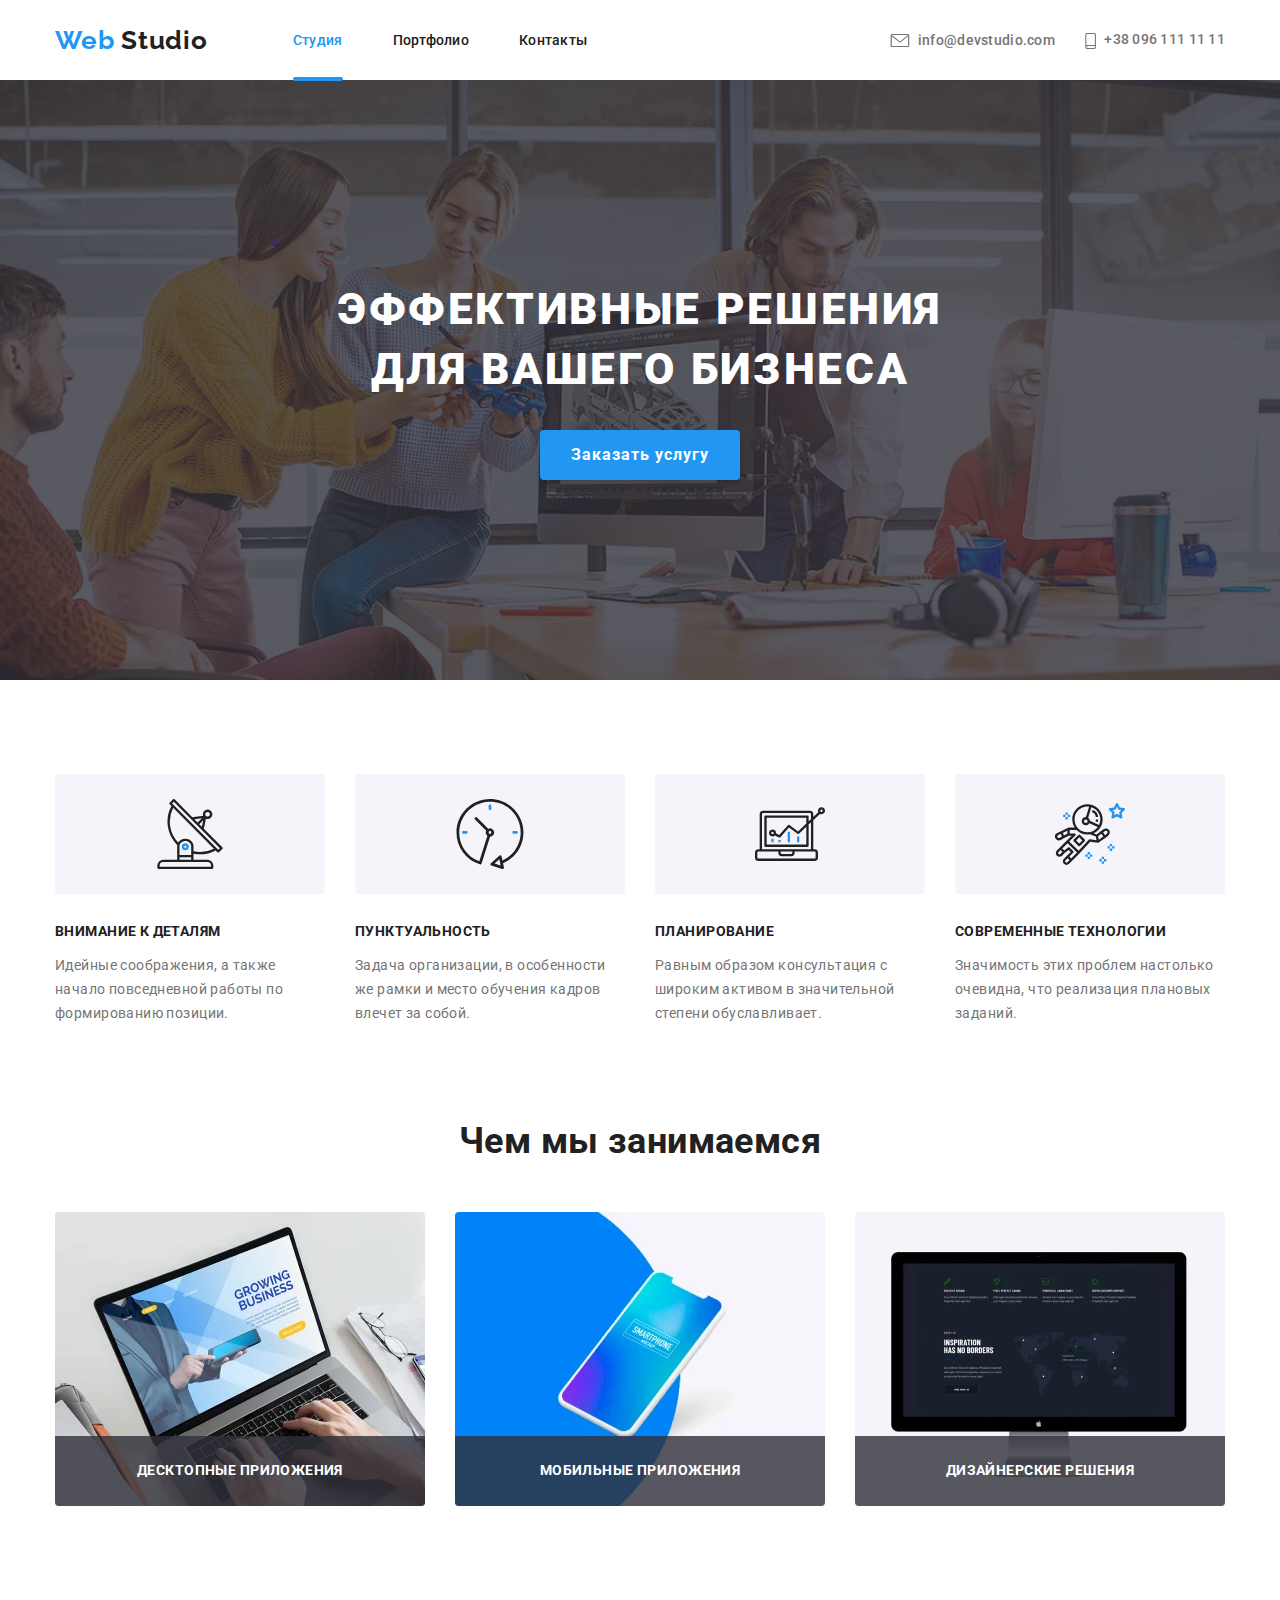
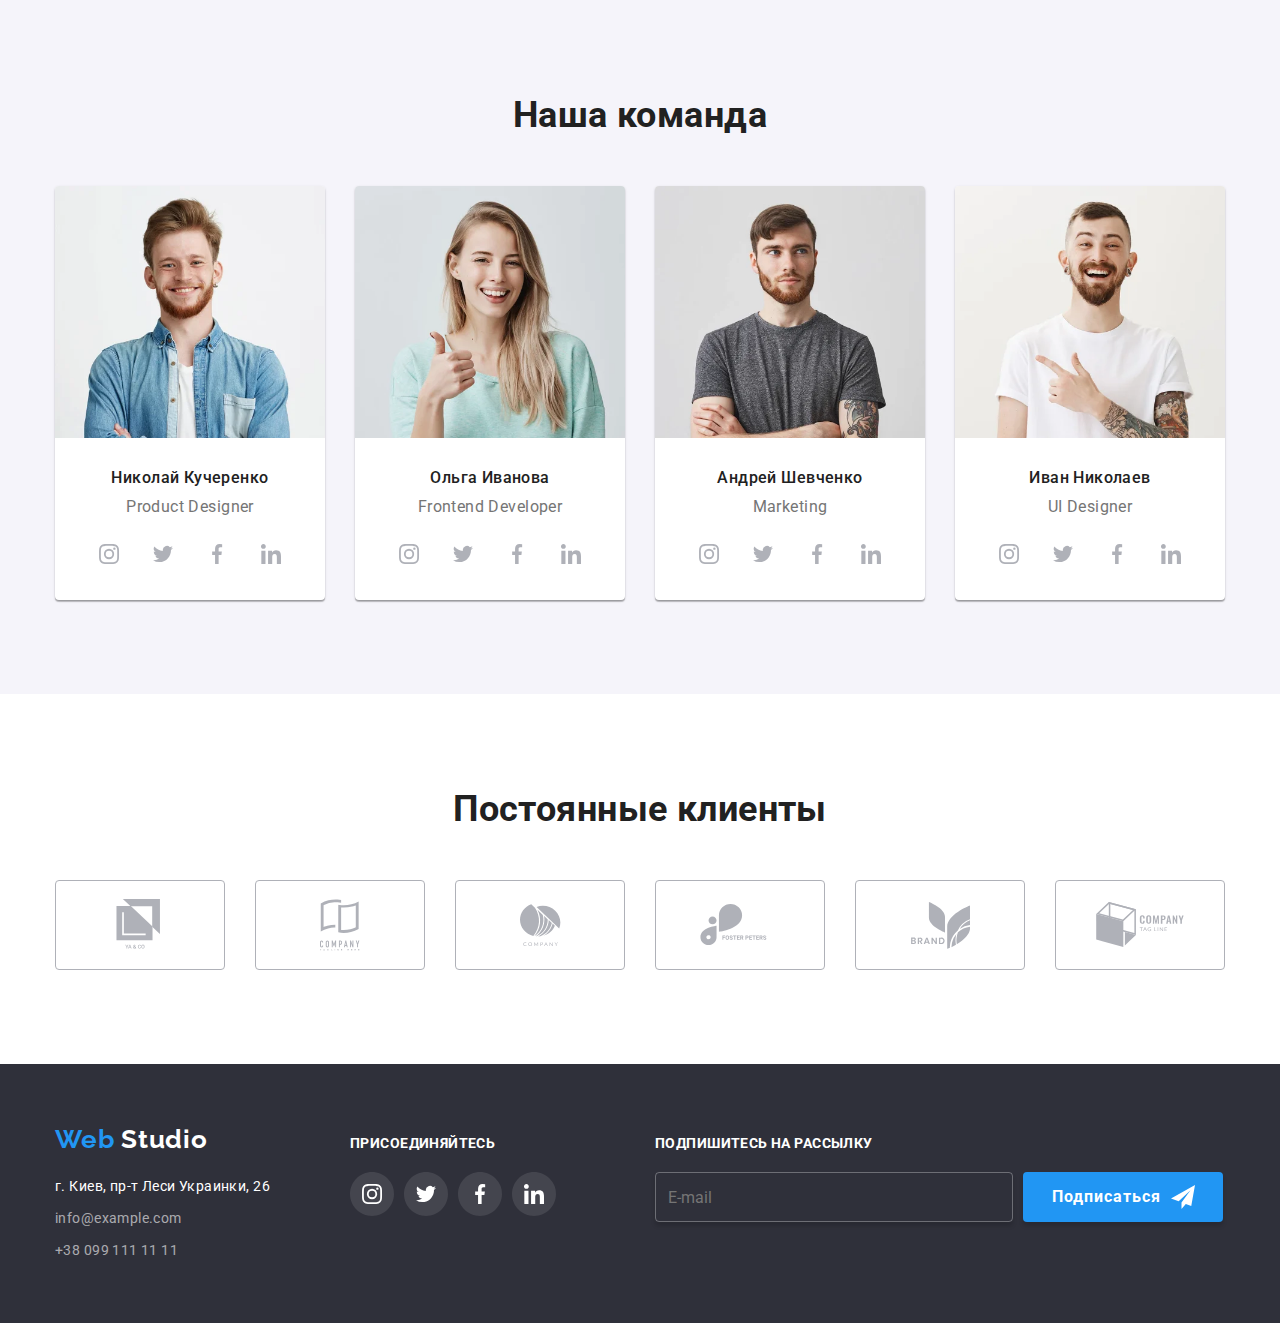
==== commit a626b32c: "Исправляет размер логотипа в мобильной и планшетной версиях и маржини элементов" ====
--- a/index.html
+++ b/index.html
@@ -45,7 +45,7 @@
                 </nav>
                 <ul class="contacts">
                     <li class="contacts__item">
-                        <a href="mailto:info@devstudio.com" class="contacts__link link-envelope" title="Отравить Email">
+                        <a href="mailto:info@devstudio.com" class="contacts__link link-email" title="Отравить Email">
                             <svg class="icon-envelope icon-contacts" width="17" height="12">
                                 <use href="./images/sprite.svg#icon-envelope"></use>
                             </svg>
@@ -53,7 +53,7 @@
                         </a>
                     </li>
                     <li class="contacts__item">
-                        <a href="tel:+380961111111" class="contacts__link link-smartphone" title="Позвонить">
+                        <a href="tel:+380961111111" class="contacts__link link-tel" title="Позвонить">
                             <svg class="icon-smartphone icon-contacts" width="10" height="14.94">
                                 <use href="./images/sprite.svg#icon-smartphone" class="use"></use>
                             </svg>                        
@@ -71,65 +71,6 @@
             <div class="hero__content">
                 <h1 class="hero__title">Эффективные решения<br> для вашего бизнеса</h1>
                 <button class="button-primary hero__button" data-modal-open>Заказать услугу</button>
-            </div>
-        </div>
-        <div class="backdrop is-hidden" data-modal>
-            <div class="modal">
-                <button class="close-button" data-modal-close>
-                    <svg class="icon-close-btn" width="11" height="11">
-                        <use href="./images/sprite.svg#icon-close-btn" class="use"></use>
-                    </svg>
-                </button>
-                <form class="form"></form>
-                    <b class="form__caption">
-                     Оставьте свои данные, мы вам перезвоним
-                    </b>
-                    <div class="form__input-container">                    
-                        <label class="form__field">
-                            <input class="form__input" type="text" name="name" placeholder=" " autofocus required/>
-                            <span class="form__label">Имя</span>
-                            <span class="icon-input">
-                                <svg class="icon-person" width="18" height="18">
-                                    <use href="./images/sprite.svg#icon-person" class="use"></use>
-                                </svg>
-                            </span>
-                        </label>
-                        <label class="form__field">
-                            <input class="form__input" type="tel" name="tel" placeholder=" " required/>
-                            <span class="form__label">Телефон</span>
-                            <span class="icon-input">
-                                <svg class="icon-phone" width="18" height="18">
-                                    <use href="./images/sprite.svg#icon-phone" class="use"></use>
-                                </svg>
-                            </span>
-                        </label>
-                        <label class="form__field">
-                            <input class="form__input" type="email" name="email" placeholder=" " required/>
-                            <span class="form__label">Почта</span>
-                            <span class="icon-input">
-                                <svg class="icon-email" width="18" height="18">
-                                    <use href="./images/sprite.svg#icon-email" class="use"></use>
-                                </svg>
-                            </span>
-                        </label>                        
-                        <label class="form__field">
-                            <textarea class="form__input comment" name="comment" placeholder=" "></textarea>
-                            <span class="form__label comment__label">Комментарий</span>                            
-                        </label>
-                    </div>
-                    <div class="form__checkbox-container">
-                        <label class="form__field">
-                            <input type="checkbox" name="policy" class="form__checkbox" id="checkbox"/>
-                            <span class="icon-checkbox"></span>
-                            <span class="form__checkbox-label">Соглашаюсь с рассылкой и принимаю
-                                <span>
-                                <a href="#" class="policy">Условия договора</a>
-                                </span>
-                            </span> 
-                        </label>
-                    </div>
-                    <button type="submit" class="button-primary send-button" id="send" disabled>Отправить</button>
-                </form>
             </div>
         </div>
     </section>
@@ -631,29 +572,84 @@
                         </ul>
                     </div>
                 </div>
-                <div class="footer__subscription">
-                    <label class="footer__label">
-                        <b class="footer__signup-title">Подпишитесь на рассылку</b>
-                        <input type="email" name="email" placeholder="E-mail" autocomplete="off" class="footer__email">
-                        <button type="submit" class="button-primary">
-                            Подписаться
-                            <svg class="icon-plane" width="24" height="24">
-                                <use href="./images/sprite.svg#icon-plane"></use>
-                            </svg>
-                        </button>
-                    </label>
+                <div class="footer__subscription"></div>
+                    <form>
+                        <label class="footer__label">
+                            <b class="footer__signup-title">Подпишитесь на рассылку</b>
+                            <input type="email" name="email" placeholder="E-mail" autocomplete="off" class="footer__email">
+                            <button type="submit" class="button-primary">
+                                Подписаться
+                                <svg class="icon-plane" width="24" height="24">
+                                    <use href="./images/sprite.svg#icon-plane"></use>
+                                </svg>
+                            </button>
+                        </label>
+                    </form>
                 </div>
             </div>
         </div>
     </footer>
-    <!-- <script>
-        const { height: pageHeaderHeight } = document
-          .querySelector(".page-header")
-          .getBoundingClientRect();
-  
-        document.body.style.paddingTop = `${pageHeaderHeight}px`;
-      </script> -->
-      <script src="./js/menu.js"></script>
-      <script src="./js/modal.js"></script>
+    <!-- Модальное окно Героя -->
+    <div class="backdrop is-hidden" data-modal>
+        <div class="modal">
+            <button class="close-button" data-modal-close>
+                <svg class="icon-close-btn" width="11" height="11">
+                    <use href="./images/sprite.svg#icon-close-btn" class="use"></use>
+                </svg>
+            </button>
+            <form class="form"></form>
+                <b class="form__caption">
+                 Оставьте свои данные, мы вам перезвоним
+                </b>
+                <div class="form__input-container">                    
+                    <label class="form__field">
+                        <input class="form__input" type="text" name="name" placeholder=" " autofocus required/>
+                        <span class="form__label">Имя</span>
+                        <span class="icon-input">
+                            <svg class="icon-person" width="18" height="18">
+                                <use href="./images/sprite.svg#icon-person" class="use"></use>
+                            </svg>
+                        </span>
+                    </label>
+                    <label class="form__field">
+                        <input class="form__input" type="tel" name="tel" placeholder=" " required/>
+                        <span class="form__label">Телефон</span>
+                        <span class="icon-input">
+                            <svg class="icon-phone" width="18" height="18">
+                                <use href="./images/sprite.svg#icon-phone" class="use"></use>
+                            </svg>
+                        </span>
+                    </label>
+                    <label class="form__field">
+                        <input class="form__input" type="email" name="email" placeholder=" " required/>
+                        <span class="form__label">Почта</span>
+                        <span class="icon-input">
+                            <svg class="icon-email" width="18" height="18">
+                                <use href="./images/sprite.svg#icon-email" class="use"></use>
+                            </svg>
+                        </span>
+                    </label>                        
+                    <label class="form__field">
+                        <textarea class="form__input comment" name="comment" placeholder=" "></textarea>
+                        <span class="form__label comment__label">Комментарий</span>                            
+                    </label>
+                </div>
+                <div class="form__checkbox-container">
+                    <label class="form__field">
+                        <input type="checkbox" name="policy" class="form__checkbox" id="checkbox"/>
+                        <span class="icon-checkbox"></span>
+                        <span class="form__checkbox-label">Соглашаюсь с рассылкой и принимаю
+                            <span>
+                            <a href="#" class="policy">Условия договора</a>
+                            </span>
+                        </span> 
+                    </label>
+                </div>
+                <button type="submit" class="button-primary send-button" id="send" disabled>Отправить</button>
+            </form>
+        </div>
+    </div>
+    <script src="./js/menu.js"></script>
+    <script src="./js/modal.js"></script>
 </body>
 </html>--- a/css/main.min.css
+++ b/css/main.min.css
@@ -1,2 +1,2 @@
-/*! modern-normalize v0.6.0 | MIT License | https://github.com/sindresorhus/modern-normalize */*,*::before,*::after{-webkit-box-sizing:border-box;box-sizing:border-box}:root{-moz-tab-size:4;-o-tab-size:4;tab-size:4}html{line-height:1.15;-webkit-text-size-adjust:100%}body{margin:0}body{font-family:system-ui,-apple-system,"Segoe UI",Roboto,Helvetica,Arial,sans-serif,"Apple Color Emoji","Segoe UI Emoji"}hr{height:0}abbr[title]{-webkit-text-decoration:underline dotted;text-decoration:underline dotted}b,strong{font-weight:bolder}code,kbd,samp,pre{font-family:SFMono-Regular, Consolas, "Liberation Mono", Menlo, monospace;font-size:1em}small{font-size:80%}sub,sup{font-size:75%;line-height:0;position:relative;vertical-align:baseline}sub{bottom:-0.25em}sup{top:-0.5em}button,input,optgroup,select,textarea{font-family:inherit;font-size:100%;line-height:1.15;margin:0}button,select{text-transform:none}button,[type="button"],[type="reset"],[type="submit"]{-webkit-appearance:button}button::-moz-focus-inner,[type="button"]::-moz-focus-inner,[type="reset"]::-moz-focus-inner,[type="submit"]::-moz-focus-inner{border-style:none;padding:0}button:-moz-focusring,[type="button"]:-moz-focusring,[type="reset"]:-moz-focusring,[type="submit"]:-moz-focusring{outline:1px dotted ButtonText}fieldset{padding:0.35em 0.75em 0.625em}legend{padding:0}progress{vertical-align:baseline}[type="number"]::-webkit-inner-spin-button,[type="number"]::-webkit-outer-spin-button{height:auto}[type="search"]{-webkit-appearance:textfield;outline-offset:-2px}[type="search"]::-webkit-search-decoration{-webkit-appearance:none}::-webkit-file-upload-button{-webkit-appearance:button;font:inherit}summary{display:list-item}html{-webkit-box-sizing:border-box;box-sizing:border-box}*,*::before,*::after{-webkit-box-sizing:inherit;box-sizing:inherit}body{margin:0;font-family:"Roboto",sans-serif;font-weight:400;font-size:14px;letter-spacing:0.03em;line-height:1.14;color:#212121;background-color:#fff}img{display:block;max-width:100%;height:auto}.site-nav,.contacts,.features__list,.work__list,.team-members__list,.socials,.clients__list,.filter__list,.product__list{list-style:none;margin:0;padding-left:0}.site-nav__link,.link-envelope,.link-smartphone,.contacts__link,.clients__rectangle,.address__item,.product__link{text-decoration:none;color:#212121}.button-primary,.button-secondary{display:inline-block;font-size:16px;text-decoration:none;text-align:center;cursor:pointer;border-radius:4px;border-color:transparent}.features__title,.hidden-label,.portfolio__title{position:absolute !important;clip:rect(1px 1px 1px 1px);clip:rect(1px, 1px, 1px, 1px);padding:0 !important;border:0 !important;height:1px !important;width:1px !important;overflow:hidden}.features__subtitle,.work__subtitle,.footer__signup-title{margin-top:0;font-size:inherit;font-weight:700;text-transform:uppercase}.section{padding-top:60px;padding-bottom:60px}@media screen and (min-width: 1200px){.section{padding-top:94px;padding-bottom:94px}}.section-title{margin-top:0;margin-bottom:30px;font-weight:700;font-size:28px;line-height:1.18;text-align:center;color:#212121}@media screen and (min-width: 1200px){.section-title{font-size:36px;line-height:1.17}}.container{margin-left:auto;margin-right:auto;padding-left:15px;padding-right:15px}@media screen and (min-width: 480px){.container{width:480px}}@media screen and (min-width: 768px){.container{width:768px}}@media screen and (min-width: 1200px){.container{width:1200px}}.logo{font-family:"Raleway",sans-serif;font-weight:700;font-size:26px;line-height:1.19;letter-spacing:0.03em;text-decoration:none;color:#212121}.page-header{position:relative;height:60px}@media screen and (min-width: 768px){.page-header{height:80px}}.header__container{display:-webkit-box;display:-ms-flexbox;display:flex;-webkit-box-pack:justify;-ms-flex-pack:justify;justify-content:space-between;margin-top:0;padding-top:0;padding-bottom:0;font-weight:500;letter-spacing:0.02em}.header-border{border-bottom:1px solid #ECECEC}.logo-header{display:block;padding-top:15px;padding-bottom:16px}@media screen and (min-width: 768px){.logo-header{padding-top:25px;padding-bottom:24px;margin-right:80px}}@media screen and (min-width: 1200px){.logo-header{margin-right:85px}}.logo-style{color:#2196F3}.menu-button{display:-webkit-inline-box;display:-ms-inline-flexbox;display:inline-flex;-ms-flex-item-align:center;align-self:center;margin:0;padding:0;border:none;background-color:transparent;fill:currentColor;cursor:pointer;-webkit-transform:rotate(0deg);transform:rotate(0deg);-webkit-transition:fill 250ms cubic-bezier(0.4, 0, 0.2, 1),-webkit-transform 250ms cubic-bezier(0.4, 0, 0.2, 1);transition:fill 250ms cubic-bezier(0.4, 0, 0.2, 1),-webkit-transform 250ms cubic-bezier(0.4, 0, 0.2, 1);transition:fill 250ms cubic-bezier(0.4, 0, 0.2, 1),transform 250ms cubic-bezier(0.4, 0, 0.2, 1);transition:fill 250ms cubic-bezier(0.4, 0, 0.2, 1),transform 250ms cubic-bezier(0.4, 0, 0.2, 1),-webkit-transform 250ms cubic-bezier(0.4, 0, 0.2, 1)}.menu-button:hover,.menu-button:focus{fill:#2196F3;-webkit-transform:rotate(180deg);transform:rotate(180deg);-webkit-transition:fill 250ms cubic-bezier(0.4, 0, 0.2, 1),-webkit-transform 250ms cubic-bezier(0.4, 0, 0.2, 1);transition:fill 250ms cubic-bezier(0.4, 0, 0.2, 1),-webkit-transform 250ms cubic-bezier(0.4, 0, 0.2, 1);transition:fill 250ms cubic-bezier(0.4, 0, 0.2, 1),transform 250ms cubic-bezier(0.4, 0, 0.2, 1);transition:fill 250ms cubic-bezier(0.4, 0, 0.2, 1),transform 250ms cubic-bezier(0.4, 0, 0.2, 1),-webkit-transform 250ms cubic-bezier(0.4, 0, 0.2, 1)}@media screen and (min-width: 768px){.menu-button{display:none}}.menu-button .icon-cross{display:none}.menu-button.is-open .icon-cross{display:block}.menu-button.is-open .icon-menu{display:none}.menu{margin:0;text-align:center}@media screen and (max-width: 767px){.menu{display:none;position:absolute;z-index:999;top:100%;left:0;width:100%;padding-top:60px;padding-bottom:60px;font-weight:500;font-size:18px;line-height:1.17;letter-spacing:0.02em;border-top:1px solid #ECECEC;background-color:#fff;-webkit-box-shadow:0px 1px 3px rgba(0,0,0,0.16),0px 2px 4px rgba(0,0,0,0.08),0px 4px 8px rgba(0,0,0,0.04);box-shadow:0px 1px 3px rgba(0,0,0,0.16),0px 2px 4px rgba(0,0,0,0.08),0px 4px 8px rgba(0,0,0,0.04)}.menu.is-open{display:block}}@media screen and (min-width: 768px){.menu{display:-webkit-box;display:-ms-flexbox;display:flex;-webkit-box-pack:justify;-ms-flex-pack:justify;justify-content:space-between;-webkit-box-flex:1;-ms-flex-positive:1;flex-grow:1}}@media screen and (max-width: 767px){.site-nav{margin-bottom:60px}}@media screen and (min-width: 768px){.site-nav{display:-webkit-box;display:-ms-flexbox;display:flex}}@media screen and (max-width: 767px){.site-nav__item:not(:last-child){margin-bottom:40px}}@media screen and (min-width: 768px){.site-nav__item:not(:last-child){margin-right:50px}}.site-nav__link{padding-top:10px;padding-bottom:10px;-webkit-transition:250ms cubic-bezier(0.4, 0, 0.2, 1);transition:250ms cubic-bezier(0.4, 0, 0.2, 1)}@media screen and (min-width: 768px){.site-nav__link{display:-webkit-box;display:-ms-flexbox;display:flex;padding-top:33px;padding-bottom:32px}}.site-nav__link:hover,.site-nav__link:focus{color:#2196F3;-webkit-transition:250ms cubic-bezier(0.4, 0, 0.2, 1);transition:250ms cubic-bezier(0.4, 0, 0.2, 1)}.site-nav__link--current{position:relative;color:#2196F3}.site-nav__link--current::before{content:'';position:absolute;display:block;width:100%;height:4px;left:0;bottom:0;border-radius:2px;background-color:#2196F3}@media screen and (min-width: 768px){.contacts{display:block;margin-left:auto;text-align:start}}@media screen and (min-width: 1200px){.contacts{display:-webkit-box;display:-ms-flexbox;display:flex;margin-top:0;margin-bottom:0}}@media screen and (max-width: 767px){.contacts__item{padding-top:8px;padding-bottom:8px}}@media screen and (min-width: 1200px){.contacts__item:not(:last-child){margin-right:30px}}@media screen and (min-width: 768px) and (max-width: 1199px){.link-envelope{display:block;padding-bottom:5px;padding-top:19px}}@media screen and (min-width: 768px) and (max-width: 1199px){.link-smartphone{display:block;padding-top:5px;padding-bottom:19px}}.contacts__link{color:#757575;-webkit-transition:250ms cubic-bezier(0.4, 0, 0.2, 1);transition:250ms cubic-bezier(0.4, 0, 0.2, 1)}@media screen and (min-width: 1200px){.contacts__link{display:block;padding-top:32px;padding-bottom:31px}}.contacts__link:hover,.contacts__link:focus{color:#2196F3;-webkit-transition:250ms cubic-bezier(0.4, 0, 0.2, 1);transition:250ms cubic-bezier(0.4, 0, 0.2, 1)}.contacts__link:hover .icon-contacts,.contacts__link:focus .icon-contacts{color:#2196F3;fill:#2196F3;-webkit-transition:250ms cubic-bezier(0.4, 0, 0.2, 1);transition:250ms cubic-bezier(0.4, 0, 0.2, 1)}.icon-contacts{display:inline-block;vertical-align:middle;margin-right:5px;fill:#757575;-webkit-transition:250ms cubic-bezier(0.4, 0, 0.2, 1);transition:250ms cubic-bezier(0.4, 0, 0.2, 1)}.icon-envelope{width:20px;height:14px}.icon-smartphone{width:11px;height:16px}.hero{max-width:480px;height:400px;margin-right:auto;margin-left:auto;text-align:center;background-color:#2F303A;background-repeat:no-repeat;background-position:center;background-size:cover}@media screen and (max-width: 480px){.hero{background-image:-webkit-gradient(linear, left top, right top, from(rgba(47,48,58,0.8)), to(rgba(47,48,58,0.8))),url(../images/hero/hero-480.jpg);background-image:linear-gradient(to right, rgba(47,48,58,0.8), rgba(47,48,58,0.8)),url(../images/hero/hero-480.jpg)}}@media screen and (max-width: 480px) and (min-device-pixel-ratio: 2), screen and (max-width: 480px) and (-webkit-min-device-pixel-ratio: 2), screen and (max-width: 480px) and (min-resolution: 192dpi), screen and (max-width: 480px) and (min-resolution: 2dppx){.hero{background-image:-webkit-gradient(linear, left top, right top, from(rgba(47,48,58,0.8)), to(rgba(47,48,58,0.8))),url(../images/hero/hero-480@2x.jpg);background-image:linear-gradient(to right, rgba(47,48,58,0.8), rgba(47,48,58,0.8)),url(../images/hero/hero-480@2x.jpg)}}@media screen and (max-width: 480px) and (min-device-pixel-ratio: 3), screen and (max-width: 480px) and (-webkit-min-device-pixel-ratio: 3), screen and (max-width: 480px) and (min-resolution: 288dpi), screen and (max-width: 480px) and (min-resolution: 3dppx){.hero{background-image:-webkit-gradient(linear, left top, right top, from(rgba(47,48,58,0.8)), to(rgba(47,48,58,0.8))),url(../images/hero/hero-480@3x.jpg);background-image:linear-gradient(to right, rgba(47,48,58,0.8), rgba(47,48,58,0.8)),url(../images/hero/hero-480@3x.jpg)}}@media screen and (min-width: 481px) and (max-width: 1199px){.hero{max-width:768px;background-image:-webkit-gradient(linear, left top, right top, from(rgba(47,48,58,0.8)), to(rgba(47,48,58,0.8))),url(../images/hero/hero-768.jpg);background-image:linear-gradient(to right, rgba(47,48,58,0.8), rgba(47,48,58,0.8)),url(../images/hero/hero-768.jpg)}}@media screen and (min-width: 481px) and (max-width: 1199px) and (min-device-pixel-ratio: 2), screen and (min-width: 481px) and (max-width: 1199px) and (-webkit-min-device-pixel-ratio: 2), screen and (min-width: 481px) and (max-width: 1199px) and (min-resolution: 192dpi), screen and (min-width: 481px) and (max-width: 1199px) and (min-resolution: 2dppx){.hero{background-image:-webkit-gradient(linear, left top, right top, from(rgba(47,48,58,0.8)), to(rgba(47,48,58,0.8))),url(../images/hero/hero-768@2x.jpg);background-image:linear-gradient(to right, rgba(47,48,58,0.8), rgba(47,48,58,0.8)),url(../images/hero/hero-768@2x.jpg)}}@media screen and (min-width: 481px) and (max-width: 1199px) and (min-device-pixel-ratio: 3), screen and (min-width: 481px) and (max-width: 1199px) and (-webkit-min-device-pixel-ratio: 3), screen and (min-width: 481px) and (max-width: 1199px) and (min-resolution: 288dpi), screen and (min-width: 481px) and (max-width: 1199px) and (min-resolution: 3dppx){.hero{background-image:-webkit-gradient(linear, left top, right top, from(rgba(47,48,58,0.8)), to(rgba(47,48,58,0.8))),url(../images/hero/hero-768@3x.jpg);background-image:linear-gradient(to right, rgba(47,48,58,0.8), rgba(47,48,58,0.8)),url(../images/hero/hero-768@3x.jpg)}}@media screen and (min-width: 769px){.hero{max-width:1600px;height:400px;background-image:-webkit-gradient(linear, left top, right top, from(rgba(47,48,58,0.8)), to(rgba(47,48,58,0.8))),url(../images/hero/hero-1600.jpg);background-image:linear-gradient(to right, rgba(47,48,58,0.8), rgba(47,48,58,0.8)),url(../images/hero/hero-1600.jpg)}}@media screen and (min-width: 769px) and (min-width: 1200px){.hero{height:600px}}@media screen and (min-width: 769px) and (min-device-pixel-ratio: 2), screen and (min-width: 769px) and (-webkit-min-device-pixel-ratio: 2), screen and (min-width: 769px) and (min-resolution: 192dpi), screen and (min-width: 769px) and (min-resolution: 2dppx){.hero{background-image:-webkit-gradient(linear, left top, right top, from(rgba(47,48,58,0.8)), to(rgba(47,48,58,0.8))),url(../images/hero/hero-1600@2x.jpg);background-image:linear-gradient(to right, rgba(47,48,58,0.8), rgba(47,48,58,0.8)),url(../images/hero/hero-1600@2x.jpg)}}@media screen and (min-width: 769px) and (min-device-pixel-ratio: 3), screen and (min-width: 769px) and (-webkit-min-device-pixel-ratio: 3), screen and (min-width: 769px) and (min-resolution: 288dpi), screen and (min-width: 769px) and (min-resolution: 3dppx){.hero{background-image:-webkit-gradient(linear, left top, right top, from(rgba(47,48,58,0.8)), to(rgba(47,48,58,0.8))),url(../images/hero/hero-1600@3x.jpg);background-image:linear-gradient(to right, rgba(47,48,58,0.8), rgba(47,48,58,0.8)),url(../images/hero/hero-1600@3x.jpg)}}.hero__container{display:-webkit-box;display:-ms-flexbox;display:flex;-webkit-box-align:center;-ms-flex-align:center;align-items:center;-webkit-box-pack:center;-ms-flex-pack:center;justify-content:center;margin-bottom:0;height:100%;width:100%;color:#fff}.hero__title{margin-top:0;margin-bottom:30px;font-weight:900;font-size:26px;line-height:1.62;letter-spacing:0.06em;text-transform:uppercase}@media screen and (min-width: 1200px){.hero__title{font-size:44px;line-height:1.36}}.button-primary{display:-webkit-inline-box;display:-ms-inline-flexbox;display:inline-flex;-webkit-box-align:center;-ms-flex-align:center;align-items:center;-webkit-box-pack:center;-ms-flex-pack:center;justify-content:center;padding-top:10px;padding-bottom:10px;width:200px;height:50px;font-weight:700;line-height:1.87;letter-spacing:0.06em;vertical-align:middle;color:#fff;background-color:#2196F3;-webkit-box-shadow:0px 4px 4px rgba(0,0,0,0.15);box-shadow:0px 4px 4px rgba(0,0,0,0.15);-webkit-transition:250ms cubic-bezier(0.4, 0, 0.2, 1);transition:250ms cubic-bezier(0.4, 0, 0.2, 1)}.button-primary:hover,.button-primary:focus{background-color:#088bf7;-webkit-transition:250ms cubic-bezier(0.4, 0, 0.2, 1);transition:250ms cubic-bezier(0.4, 0, 0.2, 1)}.backdrop{position:fixed;z-index:999;top:0;left:0;width:100%;height:100%;padding:15px;background-color:rgba(0,0,0,0.5);opacity:1;-webkit-transition:opacity 250ms cubic-bezier(0.4, 0, 0.2, 1);transition:opacity 250ms cubic-bezier(0.4, 0, 0.2, 1);overflow-y:scroll}.backdrop.is-hidden{opacity:0;pointer-events:none}.backdrop.is-hidden .modal{-webkit-transform:translate(0%, 0%) scale(1.1);transform:translate(0%, 0%) scale(1.1)}@media screen and (min-width: 480px){.backdrop.is-hidden .modal{-webkit-transform:translate(-50%, -50%) scale(1.1);transform:translate(-50%, -50%) scale(1.1)}}.modal{position:relative;padding:40px;margin:0;width:100%;min-height:581px;background-color:#fff;-webkit-box-shadow:0px 2px 1px rgba(0,0,0,0.2),0px 1px 1px rgba(0,0,0,0.14),0px 1px 3px rgba(0,0,0,0.12);box-shadow:0px 2px 1px rgba(0,0,0,0.2),0px 1px 1px rgba(0,0,0,0.14),0px 1px 3px rgba(0,0,0,0.12);border-radius:4px;-webkit-transition:-webkit-transform 250ms cubic-bezier(0.4, 0, 0.2, 1);transition:-webkit-transform 250ms cubic-bezier(0.4, 0, 0.2, 1);transition:transform 250ms cubic-bezier(0.4, 0, 0.2, 1);transition:transform 250ms cubic-bezier(0.4, 0, 0.2, 1), -webkit-transform 250ms cubic-bezier(0.4, 0, 0.2, 1)}@media screen and (min-width: 480px){.modal{position:absolute;top:50%;left:50%;max-width:450px;-webkit-transform:translate(-50%, -50%) scale(1);transform:translate(-50%, -50%) scale(1)}}@media screen and (min-width: 1200px){.modal{max-width:528px}}.close-button{position:absolute;top:0;right:0;display:-webkit-box;display:-ms-flexbox;display:flex;-webkit-box-align:center;-ms-flex-align:center;align-items:center;-webkit-box-pack:center;-ms-flex-pack:center;justify-content:center;width:30px;height:30px;cursor:pointer;border-radius:50%;border:1px solid rgba(0,0,0,0.1);background-color:#fff;-webkit-transform:translate(-25%, 25%) scale(1);transform:translate(-25%, 25%) scale(1);-webkit-transition:-webkit-transform 250ms cubic-bezier(0.4, 0, 0.2, 1);transition:-webkit-transform 250ms cubic-bezier(0.4, 0, 0.2, 1);transition:transform 250ms cubic-bezier(0.4, 0, 0.2, 1);transition:transform 250ms cubic-bezier(0.4, 0, 0.2, 1), -webkit-transform 250ms cubic-bezier(0.4, 0, 0.2, 1)}.icon-close-btn{display:inline-block;width:11px;height:11px;fill:currentColor;-webkit-transform:scale(1) rotate(0deg);transform:scale(1) rotate(0deg);-webkit-transition:fill 250ms cubic-bezier(0.4, 0, 0.2, 1),-webkit-transform 250ms cubic-bezier(0.4, 0, 0.2, 1);transition:fill 250ms cubic-bezier(0.4, 0, 0.2, 1),-webkit-transform 250ms cubic-bezier(0.4, 0, 0.2, 1);transition:transform 250ms cubic-bezier(0.4, 0, 0.2, 1),fill 250ms cubic-bezier(0.4, 0, 0.2, 1);transition:transform 250ms cubic-bezier(0.4, 0, 0.2, 1),fill 250ms cubic-bezier(0.4, 0, 0.2, 1),-webkit-transform 250ms cubic-bezier(0.4, 0, 0.2, 1)}.close-button:hover .icon-close-btn,.close-button:focus .icon-close-btn{fill:#2196F3;-webkit-transform:scale(1.2) rotate(180deg);transform:scale(1.2) rotate(180deg);-webkit-transition:fill 250ms cubic-bezier(0.4, 0, 0.2, 1),-webkit-transform 250ms cubic-bezier(0.4, 0, 0.2, 1);transition:fill 250ms cubic-bezier(0.4, 0, 0.2, 1),-webkit-transform 250ms cubic-bezier(0.4, 0, 0.2, 1);transition:transform 250ms cubic-bezier(0.4, 0, 0.2, 1),fill 250ms cubic-bezier(0.4, 0, 0.2, 1);transition:transform 250ms cubic-bezier(0.4, 0, 0.2, 1),fill 250ms cubic-bezier(0.4, 0, 0.2, 1),-webkit-transform 250ms cubic-bezier(0.4, 0, 0.2, 1)}.form__caption{display:inline-block;margin-top:0;margin-bottom:30px;font-weight:700;font-size:20px;line-height:1.15;text-align:center;letter-spacing:0.03em}.form__input-container{margin-bottom:20px}.form__field{position:relative;display:block}.form__field:not(:last-child){margin-bottom:28px}.form__label{position:absolute;top:12px;left:42px;margin-bottom:0;font-size:14px;letter-spacing:0.01em;color:#757575;pointer-events:none;-webkit-transform-origin:left;transform-origin:left;-webkit-transform:translateY(0) scale(1);transform:translateY(0) scale(1);-webkit-transition:color 250ms cubic-bezier(0.4, 0, 0.2, 1),-webkit-transform 250ms cubic-bezier(0.4, 0, 0.2, 1);transition:color 250ms cubic-bezier(0.4, 0, 0.2, 1),-webkit-transform 250ms cubic-bezier(0.4, 0, 0.2, 1);transition:transform 250ms cubic-bezier(0.4, 0, 0.2, 1),color 250ms cubic-bezier(0.4, 0, 0.2, 1);transition:transform 250ms cubic-bezier(0.4, 0, 0.2, 1),color 250ms cubic-bezier(0.4, 0, 0.2, 1),-webkit-transform 250ms cubic-bezier(0.4, 0, 0.2, 1)}.form__input:hover+.form__label,.form__input:focus+.form__label,.form__input:not(:placeholder-shown)+.form__label{color:#2196F3;-webkit-transform:translate(-26px, -32px) scale(0.86);transform:translate(-26px, -32px) scale(0.86);-webkit-transition:color 250ms cubic-bezier(0.4, 0, 0.2, 1),-webkit-transform 250ms cubic-bezier(0.4, 0, 0.2, 1);transition:color 250ms cubic-bezier(0.4, 0, 0.2, 1),-webkit-transform 250ms cubic-bezier(0.4, 0, 0.2, 1);transition:transform 250ms cubic-bezier(0.4, 0, 0.2, 1),color 250ms cubic-bezier(0.4, 0, 0.2, 1);transition:transform 250ms cubic-bezier(0.4, 0, 0.2, 1),color 250ms cubic-bezier(0.4, 0, 0.2, 1),-webkit-transform 250ms cubic-bezier(0.4, 0, 0.2, 1)}.icon-input{position:absolute;top:10px;left:16px;pointer-events:none;-webkit-transition:250ms cubic-bezier(0.4, 0, 0.2, 1);transition:250ms cubic-bezier(0.4, 0, 0.2, 1)}.form__input:hover ~ .icon-input,.form__input:focus ~ .icon-input,.form__input:not(:placeholder-shown) ~ .icon-input{fill:#2196F3;-webkit-transition:250ms cubic-bezier(0.4, 0, 0.2, 1);transition:250ms cubic-bezier(0.4, 0, 0.2, 1)}.form__input{padding:12px 16px 12px 42px;width:100%;height:40px;border:1px solid rgba(33,33,33,0.2);border-radius:4px;-webkit-transition:250ms cubic-bezier(0.4, 0, 0.2, 1);transition:250ms cubic-bezier(0.4, 0, 0.2, 1)}.form__input:hover,.form__input:focus,.form__input:not(:placeholder-shown){border-color:#2196F3;-webkit-transition:250ms cubic-bezier(0.4, 0, 0.2, 1);transition:250ms cubic-bezier(0.4, 0, 0.2, 1)}.comment{padding:12px 16px;margin-bottom:0;resize:none;min-height:120px}.comment__label{left:16px}.form__input:hover+.comment__label,.form__input:focus+.comment__label,.form__input:not(:placeholder-shown)+.comment__label{-webkit-transform:translateY(-32px) scale(0.86);transform:translateY(-32px) scale(0.86);-webkit-transition:-webkit-transform 250ms cubic-bezier(0.4, 0, 0.2, 1);transition:-webkit-transform 250ms cubic-bezier(0.4, 0, 0.2, 1);transition:transform 250ms cubic-bezier(0.4, 0, 0.2, 1);transition:transform 250ms cubic-bezier(0.4, 0, 0.2, 1), -webkit-transform 250ms cubic-bezier(0.4, 0, 0.2, 1)}.form__checkbox-container{margin-bottom:30px}.form__checkbox{position:absolute;width:1px;height:1px;margin:-1px;border:0;padding:0;clip:rect(0 0 0 0);overflow:hidden}.icon-checkbox{display:inline-block;margin-right:5px;width:15px;height:15px;border:2px solid #212121;border-radius:2px;vertical-align:sub;-webkit-transition:-webkit-transform 250ms cubic-bezier(0.4, 0, 0.2, 1);transition:-webkit-transform 250ms cubic-bezier(0.4, 0, 0.2, 1);transition:transform 250ms cubic-bezier(0.4, 0, 0.2, 1);transition:transform 250ms cubic-bezier(0.4, 0, 0.2, 1), -webkit-transform 250ms cubic-bezier(0.4, 0, 0.2, 1)}.form__checkbox:checked+.icon-checkbox{background-image:url(../images/checkbox.svg);background-size:contain;background-origin:border-box;border-color:transparent;-webkit-transform:scale(1.2);transform:scale(1.2);-webkit-transition:-webkit-transform 250ms cubic-bezier(0.4, 0, 0.2, 1);transition:-webkit-transform 250ms cubic-bezier(0.4, 0, 0.2, 1);transition:transform 250ms cubic-bezier(0.4, 0, 0.2, 1);transition:transform 250ms cubic-bezier(0.4, 0, 0.2, 1), -webkit-transform 250ms cubic-bezier(0.4, 0, 0.2, 1)}.form__checkbox-label{font-size:12px;line-height:1.16;letter-spacing:0.03em;color:#757575}@media screen and (min-width: 1200px){.form__checkbox-label{font-size:14px;line-height:1.71}}.policy{color:#2196F3}.send-button:disabled{color:#757575;background-color:#AFB1B8;pointer-events:none;-webkit-box-shadow:none;box-shadow:none}@media screen and (min-width: 768px){.features__list{display:-webkit-box;display:-ms-flexbox;display:flex;-ms-flex-wrap:wrap;flex-wrap:wrap}}.features__item{display:block}.features__item:not(:last-child){margin-bottom:30px}@media screen and (min-width: 768px) and (max-width: 1199px){.features__item{width:calc((100% - 30px) / 2);margin-right:30px;margin-bottom:30px}.features__item:nth-child(2n){margin-right:0}.features__item:nth-last-child(-n+2){margin-bottom:0}}@media screen and (min-width: 1200px){.features__item{width:calc((100% - 90px) / 4)}.features__item:not(:last-child){margin-right:30px;margin-bottom:0}}.features__subtitle{margin-bottom:10px;text-align:center;color:#212121}@media screen and (min-width: 768px){.features__subtitle{text-align:start}}.icon-features{display:-webkit-box;display:-ms-flexbox;display:flex;-webkit-box-orient:horizontal;-webkit-box-direction:normal;-ms-flex-direction:row;flex-direction:row;-webkit-box-align:center;-ms-flex-align:center;align-items:center;-webkit-box-pack:center;-ms-flex-pack:center;justify-content:center;margin-bottom:30px;width:100%;height:120px;background-color:#F5F4FA;border-radius:4px}.features__text{margin-bottom:0;line-height:1.71;color:#757575}.work__section{display:none;padding-top:0}@media screen and (min-width: 1200px){.work__section{display:-webkit-box;display:-ms-flexbox;display:flex}}.work__list{display:-webkit-box;display:-ms-flexbox;display:flex;margin-right:auto;margin-left:auto}.work__item{position:relative;margin-bottom:0}.work__item:not(:last-child){margin-right:30px}.work__img{display:block;border-radius:4px}.work__subtitle{position:absolute;bottom:0;left:0;margin-bottom:0;padding-top:27px;padding-bottom:27px;width:370px;min-height:70px;border-radius:0px 0px 4px 4px;text-align:center;color:#fff;background:rgba(47,48,58,0.8)}.team-members__section{background-color:#F5F4FA}.team-members__list{font-size:16px;line-height:1.19}@media screen and (min-width: 768px){.team-members__list{display:-webkit-box;display:-ms-flexbox;display:flex;-ms-flex-wrap:wrap;flex-wrap:wrap}}.team-members__item{display:-webkit-box;display:-ms-flexbox;display:flex;-webkit-box-orient:vertical;-webkit-box-direction:normal;-ms-flex-direction:column;flex-direction:column;-webkit-box-align:center;-ms-flex-align:center;align-items:center;width:100%;-webkit-box-shadow:0px 2px 1px rgba(0,0,0,0.2),0px 1px 1px rgba(0,0,0,0.14),0px 1px 3px rgba(0,0,0,0.12);box-shadow:0px 2px 1px rgba(0,0,0,0.2),0px 1px 1px rgba(0,0,0,0.14),0px 1px 3px rgba(0,0,0,0.12);border-radius:4px;background-color:#fff}.team-members__item:not(:last-child){margin-bottom:30px}@media screen and (min-width: 768px) and (max-width: 1199px){.team-members__item{width:calc((100% - 30px) / 2);margin-right:30px;margin-bottom:30px}.team-members__item:nth-child(2n){margin-right:0}.team-members__item:nth-last-child(-n+2){margin-bottom:0}}@media screen and (min-width: 1200px){.team-members__item{width:calc((100% - 90px) / 4)}.team-members__item:not(:last-child){margin-right:30px;margin-bottom:0}}.team-members__pic{border-top-right-radius:4px;border-top-left-radius:4px}.team-members__content{-webkit-box-align:center;-ms-flex-align:center;align-items:center;padding-top:30px;padding-bottom:24px;text-align:center}.team-members__name{margin-top:0;margin-bottom:10px;font-size:inherit;font-weight:500;color:.team-members__name primary-text-color}.team-members__pos{margin-top:0;margin-bottom:16px;color:#757575}.socials{display:-webkit-box;display:-ms-flexbox;display:flex;-webkit-box-pack:center;-ms-flex-pack:center;justify-content:center}.socials__item{width:44px;height:44px}.socials__item:not(:last-child){margin-right:10px}.socials__link{display:inline-block;height:44px;width:44px;border-radius:50%;-webkit-transition:250ms cubic-bezier(0.4, 0, 0.2, 1);transition:250ms cubic-bezier(0.4, 0, 0.2, 1)}.socials__link:hover,.socials__link:focus{background-color:#2196F3;-webkit-transition:250ms cubic-bezier(0.4, 0, 0.2, 1);transition:250ms cubic-bezier(0.4, 0, 0.2, 1)}.socials__link:hover .icon-socials,.socials__link:focus .icon-socials{border-radius:50%;background-color:#2196F3;fill:#fff;-webkit-transition:fill 250ms cubic-bezier(0.4, 0, 0.2, 1) background-color 250ms cubic-bezier(0.4, 0, 0.2, 1);transition:fill 250ms cubic-bezier(0.4, 0, 0.2, 1) background-color 250ms cubic-bezier(0.4, 0, 0.2, 1)}.icon-socials{display:block;fill:#AFB1B8;-webkit-transition:fill 250ms cubic-bezier(0.4, 0, 0.2, 1);transition:fill 250ms cubic-bezier(0.4, 0, 0.2, 1)}.clients__list{display:-webkit-box;display:-ms-flexbox;display:flex;-ms-flex-wrap:wrap;flex-wrap:wrap}@media screen and (min-width: 1200px){.clients__list{-ms-flex-wrap:unset;flex-wrap:unset}}.clients__item{display:block;margin-right:30px;margin-bottom:30px}@media screen and (max-width: 767px){.clients__item{width:calc((100% - 30px) / 2)}.clients__item:nth-child(2n){margin-right:0}.clients__item:nth-last-child(-n+2){margin-bottom:0}}@media screen and (min-width: 768px){.clients__item{width:calc((100% - (30px * 2)) / 3)}.clients__item:nth-child(3n){margin-right:0}.clients__item:nth-last-child(-n+3){margin-bottom:0}}@media screen and (min-width: 1200px){.clients__item{margin:0}.clients__item:not(:last-child){margin-right:30px}}.clients__rectangle{display:-webkit-box;display:-ms-flexbox;display:flex;-webkit-box-align:center;-ms-flex-align:center;align-items:center;-webkit-box-pack:center;-ms-flex-pack:center;justify-content:center;width:100%;height:90px;border-radius:4px;border:1px solid #AFB1B8;-webkit-transition:250ms cubic-bezier(0.4, 0, 0.2, 1);transition:250ms cubic-bezier(0.4, 0, 0.2, 1)}.clients__rectangle:hover,.clients__rectangle:focus{border-color:#2196F3;-webkit-transition:250ms cubic-bezier(0.4, 0, 0.2, 1);transition:250ms cubic-bezier(0.4, 0, 0.2, 1)}.clients__rectangle:hover .icon-clients,.clients__rectangle:focus .icon-clients{border-color:#2196F3;fill:#2196F3;-webkit-transition:250ms cubic-bezier(0.4, 0, 0.2, 1);transition:250ms cubic-bezier(0.4, 0, 0.2, 1)}.icon-clients{display:inline-block;fill:#AFB1B8;-webkit-transition:250ms cubic-bezier(0.4, 0, 0.2, 1);transition:250ms cubic-bezier(0.4, 0, 0.2, 1)}.page-footer{background:#2F303A}.footer__container{padding-top:60px;padding-bottom:60px}.footer__content{display:block;text-align:center}@media screen and (min-width: 1200px){.footer__content{display:-webkit-box;display:-ms-flexbox;display:flex;-webkit-box-align:baseline;-ms-flex-align:baseline;align-items:baseline}}@media screen and (min-width: 768px) and (max-width: 1199px){.content-top{display:-webkit-box;display:-ms-flexbox;display:flex;-webkit-box-align:baseline;-ms-flex-align:baseline;align-items:baseline;-webkit-box-pack:center;-ms-flex-pack:center;justify-content:center;margin-bottom:60px;width:100%}}@media screen and (min-width: 1200px){.content-top{display:-webkit-box;display:-ms-flexbox;display:flex;-webkit-box-align:baseline;-ms-flex-align:baseline;align-items:baseline;text-align:initial}}.logo-footer{display:block;margin-bottom:20px;color:#fff}.footer__address{display:block}@media screen and (max-width: 767px){.footer__address{margin-bottom:60px}}@media screen and (min-width: 768px) and (max-width: 1199px){.footer__address{margin-right:165px}}@media screen and (min-width: 1200px){.footer__address{margin-right:80px}}.address{display:block;-webkit-box-align:center;-ms-flex-align:center;align-items:center}.address__item{display:block;font-style:normal;line-height:1.71;color:rgba(255,255,255,0.6)}.address__item:not(:last-child){margin-bottom:8px}.address__location{color:#fff}@media screen and (max-width: 767px){.footer__socials{margin-bottom:60px}}.icon-plane{width:24px;height:24px;margin-left:10px;vertical-align:middle;fill:#fff}.footer__signup-title{display:block;margin-bottom:20px;text-align:center;color:#fff}@media screen and (min-width: 1200px){.footer__signup-title{text-align:initial}}.footer__subscription{display:block;-webkit-box-align:start;-ms-flex-align:start;align-items:flex-start}@media screen and (min-width: 1200px){.footer__subscription{margin-left:99px}}.footer__label{display:-webkit-box;display:-ms-flexbox;display:flex;-webkit-box-orient:vertical;-webkit-box-direction:normal;-ms-flex-direction:column;flex-direction:column;-webkit-box-align:center;-ms-flex-align:center;align-items:center;width:100%}@media screen and (min-width: 1200px){.footer__label{display:block}}.footer__email{vertical-align:middle;padding:18px 12px;margin-bottom:20px;width:100%;height:50px;font-size:16px;line-height:1.87;border:1px solid rgba(255,255,255,0.3);border-radius:4px;-webkit-box-shadow:0px 4px 4px rgba(0,0,0,0.15);box-shadow:0px 4px 4px rgba(0,0,0,0.15);color:rgba(255,255,255,0.6);background-color:unset}@media screen and (min-width: 768px){.footer__email{max-width:450px}}@media screen and (min-width: 1200px){.footer__email{width:358px;margin-bottom:0;margin-right:7px}}.filter__list{display:-webkit-box;display:-ms-flexbox;display:flex;-ms-flex-wrap:wrap;flex-wrap:wrap;margin-right:auto;margin-left:auto;margin-bottom:40px}@media screen and (min-width: 768px){.filter__list{-ms-flex-wrap:unset;flex-wrap:unset;-webkit-box-pack:center;-ms-flex-pack:center;justify-content:center;margin-bottom:50px}}.button-secondary{display:inline-block;padding-right:22px;padding-left:22px;height:38px;font-weight:500;line-height:1.62;letter-spacing:0.03em;color:#212121;background-color:#F5F4FA;-webkit-transition:250ms cubic-bezier(0.4, 0, 0.2, 1);transition:250ms cubic-bezier(0.4, 0, 0.2, 1)}.button-secondary:hover,.button-secondary:focus{color:#fff;background-color:#2196F3;-webkit-box-shadow:0px 2px 2px rgba(0,0,0,0.12),0px 1px 2px rgba(0,0,0,0.08),0px 3px 1px rgba(0,0,0,0.1);box-shadow:0px 2px 2px rgba(0,0,0,0.12),0px 1px 2px rgba(0,0,0,0.08),0px 3px 1px rgba(0,0,0,0.1);-webkit-transition:250ms cubic-bezier(0.4, 0, 0.2, 1);transition:250ms cubic-bezier(0.4, 0, 0.2, 1)}.button-secondary:not(:last-child){margin-right:8px}.button-secondary:not(:nth-last-child(-n+2)){margin-bottom:15px}.product__list{margin-right:auto;margin-left:auto}@media screen and (min-width: 768px){.product__list{display:-webkit-box;display:-ms-flexbox;display:flex;-ms-flex-wrap:wrap;flex-wrap:wrap;-webkit-box-align:center;-ms-flex-align:center;align-items:center}}.product__item{width:100%;padding:0;background:#fff;border-radius:5px;-webkit-transition:250ms cubic-bezier(0.4, 0, 0.2, 1);transition:250ms cubic-bezier(0.4, 0, 0.2, 1)}.product__item:not(:last-child){margin-bottom:30px}.product__item:hover,.product__item:focus{-webkit-box-shadow:1px 4px 6px rgba(0,0,0,0.16),0px 4px 4px rgba(0,0,0,0.06),0px 1px 1px rgba(0,0,0,0.12);box-shadow:1px 4px 6px rgba(0,0,0,0.16),0px 4px 4px rgba(0,0,0,0.06),0px 1px 1px rgba(0,0,0,0.12);-webkit-transition:-webkit-transform 250ms cubic-bezier(0.4, 0, 0.2, 1);transition:-webkit-transform 250ms cubic-bezier(0.4, 0, 0.2, 1);transition:transform 250ms cubic-bezier(0.4, 0, 0.2, 1);transition:transform 250ms cubic-bezier(0.4, 0, 0.2, 1), -webkit-transform 250ms cubic-bezier(0.4, 0, 0.2, 1)}@media screen and (min-width: 768px){.product__item{margin-right:30px;margin-bottom:30px}}@media screen and (min-width: 768px) and (max-width: 1199px){.product__item{width:calc((100% - 30px) / 2)}.product__item:nth-child(2n){margin-right:0}.product__item:nth-last-child(-n+1){margin-bottom:0}}@media screen and (min-width: 1200px){.product__item{width:calc((100% - (30px * 2)) / 3)}.product__item:nth-child(3n){margin-right:0}.product__item:nth-last-child(-n+3){margin-bottom:0}}.product__link{display:block}.product__wrap{position:relative;overflow:hidden}.product__wrap::before{display:inline-block;position:absolute;content:"";top:0;left:0;height:100%;width:100%;border-top-right-radius:5px;border-top-left-radius:5px;background:rgba(33,150,243,0.9);-webkit-transform:translateY(101%);transform:translateY(101%);-webkit-transition:-webkit-transform 250ms cubic-bezier(0.4, 0, 0.2, 1);transition:-webkit-transform 250ms cubic-bezier(0.4, 0, 0.2, 1);transition:transform 250ms cubic-bezier(0.4, 0, 0.2, 1);transition:transform 250ms cubic-bezier(0.4, 0, 0.2, 1), -webkit-transform 250ms cubic-bezier(0.4, 0, 0.2, 1)}.product__link:hover .product__wrap::before,.product__link:focus .product__wrap::before{-webkit-transform:translateY(0);transform:translateY(0);-webkit-transition:-webkit-transform 250ms cubic-bezier(0.4, 0, 0.2, 1);transition:-webkit-transform 250ms cubic-bezier(0.4, 0, 0.2, 1);transition:transform 250ms cubic-bezier(0.4, 0, 0.2, 1);transition:transform 250ms cubic-bezier(0.4, 0, 0.2, 1), -webkit-transform 250ms cubic-bezier(0.4, 0, 0.2, 1)}.product__img{display:block;border-top-right-radius:5px;border-top-left-radius:5px}.product__thumb{position:absolute;top:0;left:0;display:-webkit-box;display:-ms-flexbox;display:flex;-webkit-box-align:center;-ms-flex-align:center;align-items:center;padding:63px 24px;margin:0;width:100%;height:100%;font-size:18px;line-height:1.56;color:#fff;-webkit-transform:translateY(100%);transform:translateY(100%);-webkit-transition:-webkit-transform 250ms cubic-bezier(0.4, 0, 0.2, 1);transition:-webkit-transform 250ms cubic-bezier(0.4, 0, 0.2, 1);transition:transform 250ms cubic-bezier(0.4, 0, 0.2, 1);transition:transform 250ms cubic-bezier(0.4, 0, 0.2, 1), -webkit-transform 250ms cubic-bezier(0.4, 0, 0.2, 1)}.product__link:hover .product__thumb,.product__link:focus .product__thumb{-webkit-transform:translateY(0);transform:translateY(0);-webkit-transition:-webkit-transform 250ms cubic-bezier(0.4, 0, 0.2, 1);transition:-webkit-transform 250ms cubic-bezier(0.4, 0, 0.2, 1);transition:transform 250ms cubic-bezier(0.4, 0, 0.2, 1);transition:transform 250ms cubic-bezier(0.4, 0, 0.2, 1), -webkit-transform 250ms cubic-bezier(0.4, 0, 0.2, 1)}.product__meta{display:block;padding:20px 24px;border:1px solid #eee;border-top:none;border-bottom-right-radius:5px;border-bottom-left-radius:5px}.product__name{margin-top:0;margin-bottom:4px;font-weight:700;font-size:18px;line-height:2;letter-spacing:0.06em;color:#212121}.product__desc{margin:0;font-size:16px;line-height:1.87;color:#757575}
+/*! modern-normalize v0.6.0 | MIT License | https://github.com/sindresorhus/modern-normalize */*,*::before,*::after{-webkit-box-sizing:border-box;box-sizing:border-box}:root{-moz-tab-size:4;-o-tab-size:4;tab-size:4}html{line-height:1.15;-webkit-text-size-adjust:100%}body{margin:0}body{font-family:system-ui,-apple-system,"Segoe UI",Roboto,Helvetica,Arial,sans-serif,"Apple Color Emoji","Segoe UI Emoji"}hr{height:0}abbr[title]{-webkit-text-decoration:underline dotted;text-decoration:underline dotted}b,strong{font-weight:bolder}code,kbd,samp,pre{font-family:SFMono-Regular, Consolas, "Liberation Mono", Menlo, monospace;font-size:1em}small{font-size:80%}sub,sup{font-size:75%;line-height:0;position:relative;vertical-align:baseline}sub{bottom:-0.25em}sup{top:-0.5em}button,input,optgroup,select,textarea{font-family:inherit;font-size:100%;line-height:1.15;margin:0}button,select{text-transform:none}button,[type="button"],[type="reset"],[type="submit"]{-webkit-appearance:button}button::-moz-focus-inner,[type="button"]::-moz-focus-inner,[type="reset"]::-moz-focus-inner,[type="submit"]::-moz-focus-inner{border-style:none;padding:0}button:-moz-focusring,[type="button"]:-moz-focusring,[type="reset"]:-moz-focusring,[type="submit"]:-moz-focusring{outline:1px dotted ButtonText}fieldset{padding:0.35em 0.75em 0.625em}legend{padding:0}progress{vertical-align:baseline}[type="number"]::-webkit-inner-spin-button,[type="number"]::-webkit-outer-spin-button{height:auto}[type="search"]{-webkit-appearance:textfield;outline-offset:-2px}[type="search"]::-webkit-search-decoration{-webkit-appearance:none}::-webkit-file-upload-button{-webkit-appearance:button;font:inherit}summary{display:list-item}html{-webkit-box-sizing:border-box;box-sizing:border-box}*,*::before,*::after{-webkit-box-sizing:inherit;box-sizing:inherit}body{margin:0;font-family:"Roboto",sans-serif;font-weight:400;font-size:14px;letter-spacing:0.03em;line-height:1.14;color:#212121;background-color:#fff}img{display:block;max-width:100%;height:auto}.site-nav,.contacts,.features__list,.work__list,.team-members__list,.socials,.clients__list,.filter__list,.product__list{list-style:none;margin:0;padding-left:0}.site-nav__link,.contacts__link,.clients__rectangle,.address__item,.product__link{text-decoration:none;color:#212121}.button-primary,.button-secondary{display:inline-block;font-size:16px;text-decoration:none;text-align:center;cursor:pointer;border-radius:4px;border-color:transparent}.features__title,.hidden-label,.portfolio__title{position:absolute !important;clip:rect(1px 1px 1px 1px);clip:rect(1px, 1px, 1px, 1px);padding:0 !important;border:0 !important;height:1px !important;width:1px !important;overflow:hidden}.features__subtitle,.work__subtitle,.footer__signup-title{margin-top:0;font-size:inherit;font-weight:700;text-transform:uppercase}.section{padding-top:60px;padding-bottom:60px}@media screen and (min-width: 1200px){.section{padding-top:94px;padding-bottom:94px}}.section-title{margin-top:0;margin-bottom:30px;font-weight:700;font-size:28px;line-height:1.18;text-align:center;color:#212121}@media screen and (min-width: 1200px){.section-title{margin-bottom:50px;font-size:36px;line-height:1.17}}.container{margin-left:auto;margin-right:auto;padding-left:15px;padding-right:15px}@media screen and (min-width: 480px){.container{width:480px}}@media screen and (min-width: 768px){.container{width:768px}}@media screen and (min-width: 1200px){.container{width:1200px}}.logo{font-family:"Raleway",sans-serif;font-weight:700;font-size:24px;line-height:1.17;letter-spacing:0.03em;text-decoration:none;color:#212121}@media screen and (min-width: 1200px){.logo{font-size:26px;line-height:1.19}}.page-header{position:relative;height:60px}@media screen and (min-width: 768px){.page-header{height:80px}}.header__container{display:-webkit-box;display:-ms-flexbox;display:flex;-webkit-box-pack:justify;-ms-flex-pack:justify;justify-content:space-between;margin-top:0;padding-top:0;padding-bottom:0;font-weight:500;letter-spacing:0.02em}.header-border{border-bottom:1px solid #ECECEC}.logo-header{display:block;padding-top:16px;padding-bottom:15px}@media screen and (min-width: 768px){.logo-header{padding-top:26px;padding-bottom:24px;margin-right:80px}}@media screen and (min-width: 1200px){.logo-header{padding-top:25px;margin-right:85px}}.logo-style{color:#2196F3}.menu-button{display:-webkit-inline-box;display:-ms-inline-flexbox;display:inline-flex;-ms-flex-item-align:center;align-self:center;margin:0;padding:0;border:none;background-color:transparent;fill:currentColor;cursor:pointer;-webkit-transform:rotate(0deg);transform:rotate(0deg);-webkit-transition:fill 250ms cubic-bezier(0.4, 0, 0.2, 1),-webkit-transform 250ms cubic-bezier(0.4, 0, 0.2, 1);transition:fill 250ms cubic-bezier(0.4, 0, 0.2, 1),-webkit-transform 250ms cubic-bezier(0.4, 0, 0.2, 1);transition:fill 250ms cubic-bezier(0.4, 0, 0.2, 1),transform 250ms cubic-bezier(0.4, 0, 0.2, 1);transition:fill 250ms cubic-bezier(0.4, 0, 0.2, 1),transform 250ms cubic-bezier(0.4, 0, 0.2, 1),-webkit-transform 250ms cubic-bezier(0.4, 0, 0.2, 1)}.menu-button:hover,.menu-button:focus{fill:#2196F3;-webkit-transform:rotate(180deg);transform:rotate(180deg);-webkit-transition:fill 250ms cubic-bezier(0.4, 0, 0.2, 1),-webkit-transform 250ms cubic-bezier(0.4, 0, 0.2, 1);transition:fill 250ms cubic-bezier(0.4, 0, 0.2, 1),-webkit-transform 250ms cubic-bezier(0.4, 0, 0.2, 1);transition:fill 250ms cubic-bezier(0.4, 0, 0.2, 1),transform 250ms cubic-bezier(0.4, 0, 0.2, 1);transition:fill 250ms cubic-bezier(0.4, 0, 0.2, 1),transform 250ms cubic-bezier(0.4, 0, 0.2, 1),-webkit-transform 250ms cubic-bezier(0.4, 0, 0.2, 1)}@media screen and (min-width: 768px){.menu-button{display:none}}.menu-button .icon-cross{display:none}.menu-button.is-open .icon-cross{display:block}.menu-button.is-open .icon-menu{display:none}.menu{margin:0;text-align:center}@media screen and (max-width: 767px){.menu{display:none;position:absolute;z-index:999;top:100%;left:0;width:100%;padding-top:60px;padding-bottom:60px;font-weight:500;font-size:18px;line-height:1.17;letter-spacing:0.02em;border-top:1px solid #ECECEC;background-color:#fff;-webkit-box-shadow:0px 1px 3px rgba(0,0,0,0.16),0px 2px 4px rgba(0,0,0,0.08),0px 4px 8px rgba(0,0,0,0.04);box-shadow:0px 1px 3px rgba(0,0,0,0.16),0px 2px 4px rgba(0,0,0,0.08),0px 4px 8px rgba(0,0,0,0.04)}.menu.is-open{display:block}}@media screen and (min-width: 768px){.menu{display:-webkit-box;display:-ms-flexbox;display:flex;-webkit-box-pack:justify;-ms-flex-pack:justify;justify-content:space-between;-webkit-box-flex:1;-ms-flex-positive:1;flex-grow:1}}@media screen and (max-width: 767px){.site-nav{margin-bottom:60px}}@media screen and (min-width: 768px){.site-nav{display:-webkit-box;display:-ms-flexbox;display:flex}}@media screen and (max-width: 767px){.site-nav__item:not(:last-child){margin-bottom:40px}}@media screen and (min-width: 768px){.site-nav__item:not(:last-child){margin-right:50px}}.site-nav__link{padding-top:10px;padding-bottom:10px;-webkit-transition:250ms cubic-bezier(0.4, 0, 0.2, 1);transition:250ms cubic-bezier(0.4, 0, 0.2, 1)}@media screen and (min-width: 768px){.site-nav__link{display:-webkit-box;display:-ms-flexbox;display:flex;padding-top:33px;padding-bottom:32px}}.site-nav__link:hover,.site-nav__link:focus{color:#2196F3;-webkit-transition:250ms cubic-bezier(0.4, 0, 0.2, 1);transition:250ms cubic-bezier(0.4, 0, 0.2, 1)}.site-nav__link--current{position:relative;color:#2196F3}.site-nav__link--current::before{content:'';position:absolute;display:block;width:100%;height:4px;left:0;bottom:0;border-radius:2px;background-color:#2196F3}@media screen and (min-width: 768px) and (max-width: 1199px){.contacts{-webkit-box-orient:vertical;-webkit-box-direction:normal;-ms-flex-direction:column;flex-direction:column;-webkit-box-pack:center;-ms-flex-pack:center;justify-content:center;font-size:12px;line-height:1.17}}@media screen and (min-width: 768px){.contacts{display:-webkit-box;display:-ms-flexbox;display:flex;margin-left:auto;text-align:start}}@media screen and (min-width: 1200px){.contacts{-webkit-box-align:center;-ms-flex-align:center;align-items:center;margin-top:0;margin-bottom:0}}@media screen and (max-width: 767px){.contacts__item:not(:last-child){margin-bottom:16px}}@media screen and (max-width: 1199px){.contacts__item:not(:last-child){margin-bottom:10px}}@media screen and (min-width: 1200px){.contacts__item:not(:last-child){margin-right:30px}}.contacts__link{color:#757575;-webkit-transition:250ms cubic-bezier(0.4, 0, 0.2, 1);transition:250ms cubic-bezier(0.4, 0, 0.2, 1)}@media screen and (min-width: 1200px){.contacts__link{padding-top:32px;padding-bottom:31px}}.contacts__link:hover,.contacts__link:focus{color:#2196F3;-webkit-transition:250ms cubic-bezier(0.4, 0, 0.2, 1);transition:250ms cubic-bezier(0.4, 0, 0.2, 1)}.contacts__link:hover .icon-contacts,.contacts__link:focus .icon-contacts{color:#2196F3;fill:#2196F3;-webkit-transition:250ms cubic-bezier(0.4, 0, 0.2, 1);transition:250ms cubic-bezier(0.4, 0, 0.2, 1)}.icon-contacts{display:inline-block;vertical-align:middle;margin-right:5px;fill:#757575;-webkit-transition:250ms cubic-bezier(0.4, 0, 0.2, 1);transition:250ms cubic-bezier(0.4, 0, 0.2, 1)}.icon-envelope{width:20px;height:14px}.icon-smartphone{width:11px;height:16px}.hero{max-width:480px;height:400px;margin-right:auto;margin-left:auto;text-align:center;background-color:#2F303A;background-repeat:no-repeat;background-position:center;background-size:cover}@media screen and (max-width: 480px){.hero{background-image:-webkit-gradient(linear, left top, right top, from(rgba(47,48,58,0.8)), to(rgba(47,48,58,0.8))),url(../images/hero/hero-480.jpg);background-image:linear-gradient(to right, rgba(47,48,58,0.8), rgba(47,48,58,0.8)),url(../images/hero/hero-480.jpg)}}@media screen and (max-width: 480px) and (min-device-pixel-ratio: 2), screen and (max-width: 480px) and (-webkit-min-device-pixel-ratio: 2), screen and (max-width: 480px) and (min-resolution: 192dpi), screen and (max-width: 480px) and (min-resolution: 2dppx){.hero{background-image:-webkit-gradient(linear, left top, right top, from(rgba(47,48,58,0.8)), to(rgba(47,48,58,0.8))),url(../images/hero/hero-480@2x.jpg);background-image:linear-gradient(to right, rgba(47,48,58,0.8), rgba(47,48,58,0.8)),url(../images/hero/hero-480@2x.jpg)}}@media screen and (max-width: 480px) and (min-device-pixel-ratio: 3), screen and (max-width: 480px) and (-webkit-min-device-pixel-ratio: 3), screen and (max-width: 480px) and (min-resolution: 288dpi), screen and (max-width: 480px) and (min-resolution: 3dppx){.hero{background-image:-webkit-gradient(linear, left top, right top, from(rgba(47,48,58,0.8)), to(rgba(47,48,58,0.8))),url(../images/hero/hero-480@3x.jpg);background-image:linear-gradient(to right, rgba(47,48,58,0.8), rgba(47,48,58,0.8)),url(../images/hero/hero-480@3x.jpg)}}@media screen and (min-width: 481px) and (max-width: 1199px){.hero{max-width:768px;background-image:-webkit-gradient(linear, left top, right top, from(rgba(47,48,58,0.8)), to(rgba(47,48,58,0.8))),url(../images/hero/hero-768.jpg);background-image:linear-gradient(to right, rgba(47,48,58,0.8), rgba(47,48,58,0.8)),url(../images/hero/hero-768.jpg)}}@media screen and (min-width: 481px) and (max-width: 1199px) and (min-device-pixel-ratio: 2), screen and (min-width: 481px) and (max-width: 1199px) and (-webkit-min-device-pixel-ratio: 2), screen and (min-width: 481px) and (max-width: 1199px) and (min-resolution: 192dpi), screen and (min-width: 481px) and (max-width: 1199px) and (min-resolution: 2dppx){.hero{background-image:-webkit-gradient(linear, left top, right top, from(rgba(47,48,58,0.8)), to(rgba(47,48,58,0.8))),url(../images/hero/hero-768@2x.jpg);background-image:linear-gradient(to right, rgba(47,48,58,0.8), rgba(47,48,58,0.8)),url(../images/hero/hero-768@2x.jpg)}}@media screen and (min-width: 481px) and (max-width: 1199px) and (min-device-pixel-ratio: 3), screen and (min-width: 481px) and (max-width: 1199px) and (-webkit-min-device-pixel-ratio: 3), screen and (min-width: 481px) and (max-width: 1199px) and (min-resolution: 288dpi), screen and (min-width: 481px) and (max-width: 1199px) and (min-resolution: 3dppx){.hero{background-image:-webkit-gradient(linear, left top, right top, from(rgba(47,48,58,0.8)), to(rgba(47,48,58,0.8))),url(../images/hero/hero-768@3x.jpg);background-image:linear-gradient(to right, rgba(47,48,58,0.8), rgba(47,48,58,0.8)),url(../images/hero/hero-768@3x.jpg)}}@media screen and (min-width: 769px){.hero{max-width:1600px;height:400px;background-image:-webkit-gradient(linear, left top, right top, from(rgba(47,48,58,0.8)), to(rgba(47,48,58,0.8))),url(../images/hero/hero-1600.jpg);background-image:linear-gradient(to right, rgba(47,48,58,0.8), rgba(47,48,58,0.8)),url(../images/hero/hero-1600.jpg)}}@media screen and (min-width: 769px) and (min-width: 1200px){.hero{height:600px}}@media screen and (min-width: 769px) and (min-device-pixel-ratio: 2), screen and (min-width: 769px) and (-webkit-min-device-pixel-ratio: 2), screen and (min-width: 769px) and (min-resolution: 192dpi), screen and (min-width: 769px) and (min-resolution: 2dppx){.hero{background-image:-webkit-gradient(linear, left top, right top, from(rgba(47,48,58,0.8)), to(rgba(47,48,58,0.8))),url(../images/hero/hero-1600@2x.jpg);background-image:linear-gradient(to right, rgba(47,48,58,0.8), rgba(47,48,58,0.8)),url(../images/hero/hero-1600@2x.jpg)}}@media screen and (min-width: 769px) and (min-device-pixel-ratio: 3), screen and (min-width: 769px) and (-webkit-min-device-pixel-ratio: 3), screen and (min-width: 769px) and (min-resolution: 288dpi), screen and (min-width: 769px) and (min-resolution: 3dppx){.hero{background-image:-webkit-gradient(linear, left top, right top, from(rgba(47,48,58,0.8)), to(rgba(47,48,58,0.8))),url(../images/hero/hero-1600@3x.jpg);background-image:linear-gradient(to right, rgba(47,48,58,0.8), rgba(47,48,58,0.8)),url(../images/hero/hero-1600@3x.jpg)}}.hero__container{display:-webkit-box;display:-ms-flexbox;display:flex;-webkit-box-align:center;-ms-flex-align:center;align-items:center;-webkit-box-pack:center;-ms-flex-pack:center;justify-content:center;margin-bottom:0;height:100%;width:100%;color:#fff}.hero__title{margin-top:0;margin-bottom:30px;font-weight:900;font-size:26px;line-height:1.62;letter-spacing:0.06em;text-transform:uppercase}@media screen and (min-width: 1200px){.hero__title{font-size:44px;line-height:1.36}}.button-primary{display:-webkit-inline-box;display:-ms-inline-flexbox;display:inline-flex;-webkit-box-align:center;-ms-flex-align:center;align-items:center;-webkit-box-pack:center;-ms-flex-pack:center;justify-content:center;padding-top:10px;padding-bottom:10px;width:200px;height:50px;font-weight:700;line-height:1.87;letter-spacing:0.06em;vertical-align:middle;color:#fff;background-color:#2196F3;-webkit-box-shadow:0px 4px 4px rgba(0,0,0,0.15);box-shadow:0px 4px 4px rgba(0,0,0,0.15);-webkit-transition:250ms cubic-bezier(0.4, 0, 0.2, 1);transition:250ms cubic-bezier(0.4, 0, 0.2, 1)}.button-primary:hover,.button-primary:focus{background-color:#088bf7;-webkit-transition:250ms cubic-bezier(0.4, 0, 0.2, 1);transition:250ms cubic-bezier(0.4, 0, 0.2, 1)}.backdrop{position:fixed;z-index:999;top:0;left:0;width:100%;height:100%;padding:15px;text-align:center;background-color:rgba(0,0,0,0.5);opacity:1;-webkit-transition:opacity 250ms cubic-bezier(0.4, 0, 0.2, 1);transition:opacity 250ms cubic-bezier(0.4, 0, 0.2, 1);overflow-y:scroll}.backdrop.is-hidden{opacity:0;pointer-events:none}.backdrop.is-hidden .modal{-webkit-transform:translate(0%, 0%) scale(1.1);transform:translate(0%, 0%) scale(1.1)}@media screen and (min-width: 480px){.backdrop.is-hidden .modal{-webkit-transform:translate(-50%, -50%) scale(1.1);transform:translate(-50%, -50%) scale(1.1)}}.modal{position:relative;padding:40px;margin:0;width:100%;min-height:581px;background-color:#fff;-webkit-box-shadow:0px 2px 1px rgba(0,0,0,0.2),0px 1px 1px rgba(0,0,0,0.14),0px 1px 3px rgba(0,0,0,0.12);box-shadow:0px 2px 1px rgba(0,0,0,0.2),0px 1px 1px rgba(0,0,0,0.14),0px 1px 3px rgba(0,0,0,0.12);border-radius:4px;-webkit-transition:-webkit-transform 250ms cubic-bezier(0.4, 0, 0.2, 1);transition:-webkit-transform 250ms cubic-bezier(0.4, 0, 0.2, 1);transition:transform 250ms cubic-bezier(0.4, 0, 0.2, 1);transition:transform 250ms cubic-bezier(0.4, 0, 0.2, 1), -webkit-transform 250ms cubic-bezier(0.4, 0, 0.2, 1)}@media screen and (min-width: 480px){.modal{position:absolute;top:50%;left:50%;max-width:450px;-webkit-transform:translate(-50%, -50%) scale(1);transform:translate(-50%, -50%) scale(1)}}@media screen and (min-width: 1200px){.modal{max-width:528px}}.close-button{position:absolute;top:0;right:0;display:-webkit-box;display:-ms-flexbox;display:flex;-webkit-box-align:center;-ms-flex-align:center;align-items:center;-webkit-box-pack:center;-ms-flex-pack:center;justify-content:center;width:30px;height:30px;cursor:pointer;border-radius:50%;border:1px solid rgba(0,0,0,0.1);background-color:transparent;-webkit-transform:translate(-25%, 25%) scale(1);transform:translate(-25%, 25%) scale(1);-webkit-transition:-webkit-transform 250ms cubic-bezier(0.4, 0, 0.2, 1);transition:-webkit-transform 250ms cubic-bezier(0.4, 0, 0.2, 1);transition:transform 250ms cubic-bezier(0.4, 0, 0.2, 1);transition:transform 250ms cubic-bezier(0.4, 0, 0.2, 1), -webkit-transform 250ms cubic-bezier(0.4, 0, 0.2, 1)}.icon-close-btn{display:inline-block;width:11px;height:11px;fill:currentColor;-webkit-transform:scale(1) rotate(0deg);transform:scale(1) rotate(0deg);-webkit-transition:fill 250ms cubic-bezier(0.4, 0, 0.2, 1),-webkit-transform 250ms cubic-bezier(0.4, 0, 0.2, 1);transition:fill 250ms cubic-bezier(0.4, 0, 0.2, 1),-webkit-transform 250ms cubic-bezier(0.4, 0, 0.2, 1);transition:transform 250ms cubic-bezier(0.4, 0, 0.2, 1),fill 250ms cubic-bezier(0.4, 0, 0.2, 1);transition:transform 250ms cubic-bezier(0.4, 0, 0.2, 1),fill 250ms cubic-bezier(0.4, 0, 0.2, 1),-webkit-transform 250ms cubic-bezier(0.4, 0, 0.2, 1)}.close-button:hover .icon-close-btn,.close-button:focus .icon-close-btn{fill:#2196F3;-webkit-transform:scale(1.2) rotate(180deg);transform:scale(1.2) rotate(180deg);-webkit-transition:fill 250ms cubic-bezier(0.4, 0, 0.2, 1),-webkit-transform 250ms cubic-bezier(0.4, 0, 0.2, 1);transition:fill 250ms cubic-bezier(0.4, 0, 0.2, 1),-webkit-transform 250ms cubic-bezier(0.4, 0, 0.2, 1);transition:transform 250ms cubic-bezier(0.4, 0, 0.2, 1),fill 250ms cubic-bezier(0.4, 0, 0.2, 1);transition:transform 250ms cubic-bezier(0.4, 0, 0.2, 1),fill 250ms cubic-bezier(0.4, 0, 0.2, 1),-webkit-transform 250ms cubic-bezier(0.4, 0, 0.2, 1)}.form__caption{display:inline-block;margin-top:0;margin-bottom:30px;font-weight:700;font-size:20px;line-height:1.15;text-align:center;letter-spacing:0.03em}.form__input-container{margin-bottom:20px}.form__field{position:relative;display:block}.form__field:not(:last-child){margin-bottom:28px}.form__label{position:absolute;top:12px;left:42px;margin-bottom:0;font-size:14px;letter-spacing:0.01em;color:#757575;pointer-events:none;-webkit-transform-origin:left;transform-origin:left;-webkit-transform:translateY(0) scale(1);transform:translateY(0) scale(1);-webkit-transition:color 250ms cubic-bezier(0.4, 0, 0.2, 1),-webkit-transform 250ms cubic-bezier(0.4, 0, 0.2, 1);transition:color 250ms cubic-bezier(0.4, 0, 0.2, 1),-webkit-transform 250ms cubic-bezier(0.4, 0, 0.2, 1);transition:transform 250ms cubic-bezier(0.4, 0, 0.2, 1),color 250ms cubic-bezier(0.4, 0, 0.2, 1);transition:transform 250ms cubic-bezier(0.4, 0, 0.2, 1),color 250ms cubic-bezier(0.4, 0, 0.2, 1),-webkit-transform 250ms cubic-bezier(0.4, 0, 0.2, 1)}.form__input:hover+.form__label,.form__input:focus+.form__label,.form__input:not(:placeholder-shown)+.form__label{color:#2196F3;-webkit-transform:translate(-26px, -32px) scale(0.86);transform:translate(-26px, -32px) scale(0.86);-webkit-transition:color 250ms cubic-bezier(0.4, 0, 0.2, 1),-webkit-transform 250ms cubic-bezier(0.4, 0, 0.2, 1);transition:color 250ms cubic-bezier(0.4, 0, 0.2, 1),-webkit-transform 250ms cubic-bezier(0.4, 0, 0.2, 1);transition:transform 250ms cubic-bezier(0.4, 0, 0.2, 1),color 250ms cubic-bezier(0.4, 0, 0.2, 1);transition:transform 250ms cubic-bezier(0.4, 0, 0.2, 1),color 250ms cubic-bezier(0.4, 0, 0.2, 1),-webkit-transform 250ms cubic-bezier(0.4, 0, 0.2, 1)}.icon-input{position:absolute;top:10px;left:16px;pointer-events:none;-webkit-transition:250ms cubic-bezier(0.4, 0, 0.2, 1);transition:250ms cubic-bezier(0.4, 0, 0.2, 1)}.form__input:hover ~ .icon-input,.form__input:focus ~ .icon-input,.form__input:not(:placeholder-shown) ~ .icon-input{fill:#2196F3;-webkit-transition:250ms cubic-bezier(0.4, 0, 0.2, 1);transition:250ms cubic-bezier(0.4, 0, 0.2, 1)}.form__input{padding:12px 16px 12px 42px;width:100%;height:40px;border:1px solid rgba(33,33,33,0.2);border-radius:4px;-webkit-transition:250ms cubic-bezier(0.4, 0, 0.2, 1);transition:250ms cubic-bezier(0.4, 0, 0.2, 1)}.form__input:hover,.form__input:focus,.form__input:not(:placeholder-shown){border-color:#2196F3;-webkit-transition:250ms cubic-bezier(0.4, 0, 0.2, 1);transition:250ms cubic-bezier(0.4, 0, 0.2, 1)}.comment{padding:12px 16px;margin-bottom:0;resize:none;min-height:120px}.comment__label{left:16px}.form__input:hover+.comment__label,.form__input:focus+.comment__label,.form__input:not(:placeholder-shown)+.comment__label{-webkit-transform:translateY(-32px) scale(0.86);transform:translateY(-32px) scale(0.86);-webkit-transition:-webkit-transform 250ms cubic-bezier(0.4, 0, 0.2, 1);transition:-webkit-transform 250ms cubic-bezier(0.4, 0, 0.2, 1);transition:transform 250ms cubic-bezier(0.4, 0, 0.2, 1);transition:transform 250ms cubic-bezier(0.4, 0, 0.2, 1), -webkit-transform 250ms cubic-bezier(0.4, 0, 0.2, 1)}.form__checkbox-container{margin-bottom:30px}.form__checkbox{position:absolute;width:1px;height:1px;margin:-1px;border:0;padding:0;clip:rect(0 0 0 0);overflow:hidden}.icon-checkbox{display:inline-block;margin-right:5px;width:15px;height:15px;border:2px solid #212121;border-radius:2px;vertical-align:sub;-webkit-transition:-webkit-transform 250ms cubic-bezier(0.4, 0, 0.2, 1);transition:-webkit-transform 250ms cubic-bezier(0.4, 0, 0.2, 1);transition:transform 250ms cubic-bezier(0.4, 0, 0.2, 1);transition:transform 250ms cubic-bezier(0.4, 0, 0.2, 1), -webkit-transform 250ms cubic-bezier(0.4, 0, 0.2, 1)}.form__checkbox:checked+.icon-checkbox{background-image:url(../images/checkbox.svg);background-size:contain;background-origin:border-box;border-color:transparent;-webkit-transform:scale(1.2);transform:scale(1.2);-webkit-transition:-webkit-transform 250ms cubic-bezier(0.4, 0, 0.2, 1);transition:-webkit-transform 250ms cubic-bezier(0.4, 0, 0.2, 1);transition:transform 250ms cubic-bezier(0.4, 0, 0.2, 1);transition:transform 250ms cubic-bezier(0.4, 0, 0.2, 1), -webkit-transform 250ms cubic-bezier(0.4, 0, 0.2, 1)}.form__checkbox-label{font-size:12px;line-height:1.16;letter-spacing:0.03em;color:#757575}@media screen and (min-width: 1200px){.form__checkbox-label{font-size:14px;line-height:1.71}}.policy{color:#2196F3}.send-button:disabled{color:#757575;background-color:#AFB1B8;pointer-events:none;-webkit-box-shadow:none;box-shadow:none}@media screen and (min-width: 768px){.features__list{display:-webkit-box;display:-ms-flexbox;display:flex;-ms-flex-wrap:wrap;flex-wrap:wrap}}.features__item{display:block}.features__item:not(:last-child){margin-bottom:30px}@media screen and (min-width: 768px) and (max-width: 1199px){.features__item{width:calc((100% - 30px) / 2);margin-right:30px;margin-bottom:30px}.features__item:nth-child(2n){margin-right:0}.features__item:nth-last-child(-n+2){margin-bottom:0}}@media screen and (min-width: 1200px){.features__item{width:calc((100% - 90px) / 4)}.features__item:not(:last-child){margin-right:30px;margin-bottom:0}}.features__subtitle{margin-bottom:10px;text-align:center;color:#212121}@media screen and (min-width: 768px){.features__subtitle{text-align:start}}.icon-features{display:-webkit-box;display:-ms-flexbox;display:flex;-webkit-box-orient:horizontal;-webkit-box-direction:normal;-ms-flex-direction:row;flex-direction:row;-webkit-box-align:center;-ms-flex-align:center;align-items:center;-webkit-box-pack:center;-ms-flex-pack:center;justify-content:center;margin-bottom:30px;width:100%;height:120px;background-color:#F5F4FA;border-radius:4px}.features__text{margin-bottom:0;line-height:1.71;color:#757575}.work__section{display:none;padding-top:0}@media screen and (min-width: 1200px){.work__section{display:-webkit-box;display:-ms-flexbox;display:flex}}.work__list{display:-webkit-box;display:-ms-flexbox;display:flex;margin-right:auto;margin-left:auto}.work__item{position:relative;margin-bottom:0}.work__item:not(:last-child){margin-right:30px}.work__img{display:block;border-radius:4px}.work__subtitle{position:absolute;bottom:0;left:0;margin-bottom:0;padding-top:27px;padding-bottom:27px;width:370px;min-height:70px;border-radius:0px 0px 4px 4px;text-align:center;color:#fff;background:rgba(47,48,58,0.8)}.team-members__section{background-color:#F5F4FA}.team-members__list{font-size:16px;line-height:1.19}@media screen and (min-width: 768px){.team-members__list{display:-webkit-box;display:-ms-flexbox;display:flex;-ms-flex-wrap:wrap;flex-wrap:wrap}}.team-members__item{display:-webkit-box;display:-ms-flexbox;display:flex;-webkit-box-orient:vertical;-webkit-box-direction:normal;-ms-flex-direction:column;flex-direction:column;-webkit-box-align:center;-ms-flex-align:center;align-items:center;width:100%;-webkit-box-shadow:0px 2px 1px rgba(0,0,0,0.2),0px 1px 1px rgba(0,0,0,0.14),0px 1px 3px rgba(0,0,0,0.12);box-shadow:0px 2px 1px rgba(0,0,0,0.2),0px 1px 1px rgba(0,0,0,0.14),0px 1px 3px rgba(0,0,0,0.12);border-radius:4px;background-color:#fff}.team-members__item:not(:last-child){margin-bottom:30px}@media screen and (min-width: 768px) and (max-width: 1199px){.team-members__item{width:calc((100% - 30px) / 2);margin-right:30px;margin-bottom:30px}.team-members__item:nth-child(2n){margin-right:0}.team-members__item:nth-last-child(-n+2){margin-bottom:0}}@media screen and (min-width: 1200px){.team-members__item{width:calc((100% - 90px) / 4)}.team-members__item:not(:last-child){margin-right:30px;margin-bottom:0}}.team-members__pic{border-top-right-radius:4px;border-top-left-radius:4px}.team-members__content{-webkit-box-align:center;-ms-flex-align:center;align-items:center;padding-top:30px;padding-bottom:24px;text-align:center}.team-members__name{margin-top:0;margin-bottom:10px;font-size:inherit;font-weight:500;color:.team-members__name primary-text-color}.team-members__pos{margin-top:0;margin-bottom:16px;color:#757575}.socials{display:-webkit-box;display:-ms-flexbox;display:flex;-webkit-box-pack:center;-ms-flex-pack:center;justify-content:center}.socials__item{width:44px;height:44px}.socials__item:not(:last-child){margin-right:10px}.socials__link{display:inline-block;height:44px;width:44px;border-radius:50%;-webkit-transition:250ms cubic-bezier(0.4, 0, 0.2, 1);transition:250ms cubic-bezier(0.4, 0, 0.2, 1)}.socials__link:hover,.socials__link:focus{background-color:#2196F3;-webkit-transition:250ms cubic-bezier(0.4, 0, 0.2, 1);transition:250ms cubic-bezier(0.4, 0, 0.2, 1)}.socials__link:hover .icon-socials,.socials__link:focus .icon-socials{border-radius:50%;background-color:#2196F3;fill:#fff;-webkit-transition:fill 250ms cubic-bezier(0.4, 0, 0.2, 1) background-color 250ms cubic-bezier(0.4, 0, 0.2, 1);transition:fill 250ms cubic-bezier(0.4, 0, 0.2, 1) background-color 250ms cubic-bezier(0.4, 0, 0.2, 1)}.icon-socials{display:block;fill:#AFB1B8;-webkit-transition:fill 250ms cubic-bezier(0.4, 0, 0.2, 1);transition:fill 250ms cubic-bezier(0.4, 0, 0.2, 1)}.clients__list{display:-webkit-box;display:-ms-flexbox;display:flex;-ms-flex-wrap:wrap;flex-wrap:wrap}@media screen and (min-width: 1200px){.clients__list{-ms-flex-wrap:unset;flex-wrap:unset}}.clients__item{display:block;margin-right:30px;margin-bottom:30px}@media screen and (max-width: 767px){.clients__item{width:calc((100% - 30px) / 2)}.clients__item:nth-child(2n){margin-right:0}.clients__item:nth-last-child(-n+2){margin-bottom:0}}@media screen and (min-width: 768px){.clients__item{width:calc((100% - (30px * 2)) / 3)}.clients__item:nth-child(3n){margin-right:0}.clients__item:nth-last-child(-n+3){margin-bottom:0}}@media screen and (min-width: 1200px){.clients__item{margin:0}.clients__item:not(:last-child){margin-right:30px}}.clients__rectangle{display:-webkit-box;display:-ms-flexbox;display:flex;-webkit-box-align:center;-ms-flex-align:center;align-items:center;-webkit-box-pack:center;-ms-flex-pack:center;justify-content:center;width:100%;height:90px;border-radius:4px;border:1px solid #AFB1B8;-webkit-transition:250ms cubic-bezier(0.4, 0, 0.2, 1);transition:250ms cubic-bezier(0.4, 0, 0.2, 1)}.clients__rectangle:hover,.clients__rectangle:focus{border-color:#2196F3;-webkit-transition:250ms cubic-bezier(0.4, 0, 0.2, 1);transition:250ms cubic-bezier(0.4, 0, 0.2, 1)}.clients__rectangle:hover .icon-clients,.clients__rectangle:focus .icon-clients{border-color:#2196F3;fill:#2196F3;-webkit-transition:250ms cubic-bezier(0.4, 0, 0.2, 1);transition:250ms cubic-bezier(0.4, 0, 0.2, 1)}.icon-clients{display:inline-block;fill:#AFB1B8;-webkit-transition:250ms cubic-bezier(0.4, 0, 0.2, 1);transition:250ms cubic-bezier(0.4, 0, 0.2, 1)}.page-footer{background:#2F303A}.footer__container{padding-top:60px;padding-bottom:60px}.footer__content{display:block;text-align:center}@media screen and (min-width: 1200px){.footer__content{display:-webkit-box;display:-ms-flexbox;display:flex;-webkit-box-align:baseline;-ms-flex-align:baseline;align-items:baseline}}@media screen and (min-width: 768px) and (max-width: 1199px){.content-top{display:-webkit-box;display:-ms-flexbox;display:flex;-webkit-box-align:baseline;-ms-flex-align:baseline;align-items:baseline;-webkit-box-pack:center;-ms-flex-pack:center;justify-content:center;margin-bottom:60px;width:100%}}@media screen and (min-width: 1200px){.content-top{display:-webkit-box;display:-ms-flexbox;display:flex;-webkit-box-align:baseline;-ms-flex-align:baseline;align-items:baseline;text-align:initial}}.logo-footer{display:block;margin-bottom:20px;color:#fff}.footer__address{display:block}@media screen and (max-width: 767px){.footer__address{margin-bottom:60px}}@media screen and (min-width: 768px) and (max-width: 1199px){.footer__address{margin-right:165px}}@media screen and (min-width: 1200px){.footer__address{margin-right:80px}}.address{display:block;-webkit-box-align:center;-ms-flex-align:center;align-items:center}.address__item{display:block;font-style:normal;line-height:1.71;color:rgba(255,255,255,0.6)}.address__item:not(:last-child){margin-bottom:8px}.address__location{color:#fff}@media screen and (max-width: 767px){.footer__socials{margin-bottom:60px}}.icon-plane{width:24px;height:24px;margin-left:10px;vertical-align:middle;fill:#fff}.footer__signup-title{display:block;margin-bottom:20px;text-align:center;color:#fff}@media screen and (min-width: 1200px){.footer__signup-title{text-align:initial}}.footer__subscription{display:block;-webkit-box-align:start;-ms-flex-align:start;align-items:flex-start}@media screen and (min-width: 1200px){.footer__subscription{margin-left:99px}}.footer__label{display:-webkit-box;display:-ms-flexbox;display:flex;-webkit-box-orient:vertical;-webkit-box-direction:normal;-ms-flex-direction:column;flex-direction:column;-webkit-box-align:center;-ms-flex-align:center;align-items:center;width:100%}@media screen and (min-width: 1200px){.footer__label{display:block}}.footer__email{vertical-align:middle;padding:18px 12px;margin-bottom:20px;width:100%;height:50px;font-size:16px;line-height:1.87;border:1px solid rgba(255,255,255,0.3);border-radius:4px;-webkit-box-shadow:0px 4px 4px rgba(0,0,0,0.15);box-shadow:0px 4px 4px rgba(0,0,0,0.15);color:rgba(255,255,255,0.6);background-color:unset}@media screen and (min-width: 768px){.footer__email{max-width:450px}}@media screen and (min-width: 1200px){.footer__email{width:358px;margin-bottom:0;margin-right:7px}}.filter__list{display:-webkit-box;display:-ms-flexbox;display:flex;-ms-flex-wrap:wrap;flex-wrap:wrap;margin-right:auto;margin-left:auto;margin-bottom:40px}@media screen and (min-width: 768px){.filter__list{-ms-flex-wrap:unset;flex-wrap:unset;-webkit-box-pack:center;-ms-flex-pack:center;justify-content:center;margin-bottom:50px}}.button-secondary{display:inline-block;padding-right:22px;padding-left:22px;height:38px;font-weight:500;line-height:1.62;letter-spacing:0.03em;color:#212121;background-color:#F5F4FA;-webkit-transition:250ms cubic-bezier(0.4, 0, 0.2, 1);transition:250ms cubic-bezier(0.4, 0, 0.2, 1)}.button-secondary:hover,.button-secondary:focus{color:#fff;background-color:#2196F3;-webkit-box-shadow:0px 2px 2px rgba(0,0,0,0.12),0px 1px 2px rgba(0,0,0,0.08),0px 3px 1px rgba(0,0,0,0.1);box-shadow:0px 2px 2px rgba(0,0,0,0.12),0px 1px 2px rgba(0,0,0,0.08),0px 3px 1px rgba(0,0,0,0.1);-webkit-transition:250ms cubic-bezier(0.4, 0, 0.2, 1);transition:250ms cubic-bezier(0.4, 0, 0.2, 1)}.button-secondary:not(:last-child){margin-right:8px}@media screen and (max-width: 403px){.button-secondary:nth-child(2n){margin-right:0}}@media screen and (min-width: 295px) and (max-width: 767px){.button-secondary:not(:nth-last-child(-n+2)){margin-bottom:15px}}@media screen and (min-width: 404px) and (max-width: 767px){.button-secondary:nth-child(3){margin-right:0}}@media screen and (min-width: 768px){.button-secondary{margin-bottom:0}}.product__list{margin-right:auto;margin-left:auto}@media screen and (min-width: 768px){.product__list{display:-webkit-box;display:-ms-flexbox;display:flex;-ms-flex-wrap:wrap;flex-wrap:wrap;-webkit-box-align:center;-ms-flex-align:center;align-items:center}}.product__item{width:100%;padding:0;background:#fff;border-radius:5px;-webkit-transition:250ms cubic-bezier(0.4, 0, 0.2, 1);transition:250ms cubic-bezier(0.4, 0, 0.2, 1)}.product__item:not(:last-child){margin-bottom:30px}.product__item:hover,.product__item:focus{-webkit-box-shadow:1px 4px 6px rgba(0,0,0,0.16),0px 4px 4px rgba(0,0,0,0.06),0px 1px 1px rgba(0,0,0,0.12);box-shadow:1px 4px 6px rgba(0,0,0,0.16),0px 4px 4px rgba(0,0,0,0.06),0px 1px 1px rgba(0,0,0,0.12);-webkit-transition:-webkit-transform 250ms cubic-bezier(0.4, 0, 0.2, 1);transition:-webkit-transform 250ms cubic-bezier(0.4, 0, 0.2, 1);transition:transform 250ms cubic-bezier(0.4, 0, 0.2, 1);transition:transform 250ms cubic-bezier(0.4, 0, 0.2, 1), -webkit-transform 250ms cubic-bezier(0.4, 0, 0.2, 1)}@media screen and (min-width: 768px){.product__item{margin-right:30px;margin-bottom:30px}}@media screen and (min-width: 768px) and (max-width: 1199px){.product__item{width:calc((100% - 30px) / 2)}.product__item:nth-child(2n){margin-right:0}.product__item:nth-last-child(-n+1){margin-bottom:0;margin-right:0}}@media screen and (min-width: 1200px){.product__item{width:calc((100% - (30px * 2)) / 3)}.product__item:nth-child(3n){margin-right:0}.product__item:nth-last-child(-n+3){margin-bottom:0}}.product__link{display:block}.product__wrap{position:relative;overflow:hidden}.product__wrap::before{display:inline-block;position:absolute;content:"";top:0;left:0;height:100%;width:100%;border-top-right-radius:5px;border-top-left-radius:5px;background:rgba(33,150,243,0.9);-webkit-transform:translateY(101%);transform:translateY(101%);-webkit-transition:-webkit-transform 250ms cubic-bezier(0.4, 0, 0.2, 1);transition:-webkit-transform 250ms cubic-bezier(0.4, 0, 0.2, 1);transition:transform 250ms cubic-bezier(0.4, 0, 0.2, 1);transition:transform 250ms cubic-bezier(0.4, 0, 0.2, 1), -webkit-transform 250ms cubic-bezier(0.4, 0, 0.2, 1)}.product__link:hover .product__wrap::before,.product__link:focus .product__wrap::before{-webkit-transform:translateY(0);transform:translateY(0);-webkit-transition:-webkit-transform 250ms cubic-bezier(0.4, 0, 0.2, 1);transition:-webkit-transform 250ms cubic-bezier(0.4, 0, 0.2, 1);transition:transform 250ms cubic-bezier(0.4, 0, 0.2, 1);transition:transform 250ms cubic-bezier(0.4, 0, 0.2, 1), -webkit-transform 250ms cubic-bezier(0.4, 0, 0.2, 1)}.product__img{display:block;border-top-right-radius:5px;border-top-left-radius:5px}.product__thumb{position:absolute;top:0;left:0;display:-webkit-box;display:-ms-flexbox;display:flex;-webkit-box-align:center;-ms-flex-align:center;align-items:center;padding:63px 24px;margin:0;width:100%;height:100%;font-size:18px;line-height:1.56;color:#fff;-webkit-transform:translateY(100%);transform:translateY(100%);-webkit-transition:-webkit-transform 250ms cubic-bezier(0.4, 0, 0.2, 1);transition:-webkit-transform 250ms cubic-bezier(0.4, 0, 0.2, 1);transition:transform 250ms cubic-bezier(0.4, 0, 0.2, 1);transition:transform 250ms cubic-bezier(0.4, 0, 0.2, 1), -webkit-transform 250ms cubic-bezier(0.4, 0, 0.2, 1)}.product__link:hover .product__thumb,.product__link:focus .product__thumb{-webkit-transform:translateY(0);transform:translateY(0);-webkit-transition:-webkit-transform 250ms cubic-bezier(0.4, 0, 0.2, 1);transition:-webkit-transform 250ms cubic-bezier(0.4, 0, 0.2, 1);transition:transform 250ms cubic-bezier(0.4, 0, 0.2, 1);transition:transform 250ms cubic-bezier(0.4, 0, 0.2, 1), -webkit-transform 250ms cubic-bezier(0.4, 0, 0.2, 1)}.product__meta{display:block;padding:20px 24px;border:1px solid #eee;border-top:none;border-bottom-right-radius:5px;border-bottom-left-radius:5px}.product__name{margin-top:0;margin-bottom:4px;font-weight:700;font-size:18px;line-height:2;letter-spacing:0.06em;color:#212121}.product__desc{margin:0;font-size:16px;line-height:1.87;color:#757575}
 /*# sourceMappingURL=main.min.css.map */